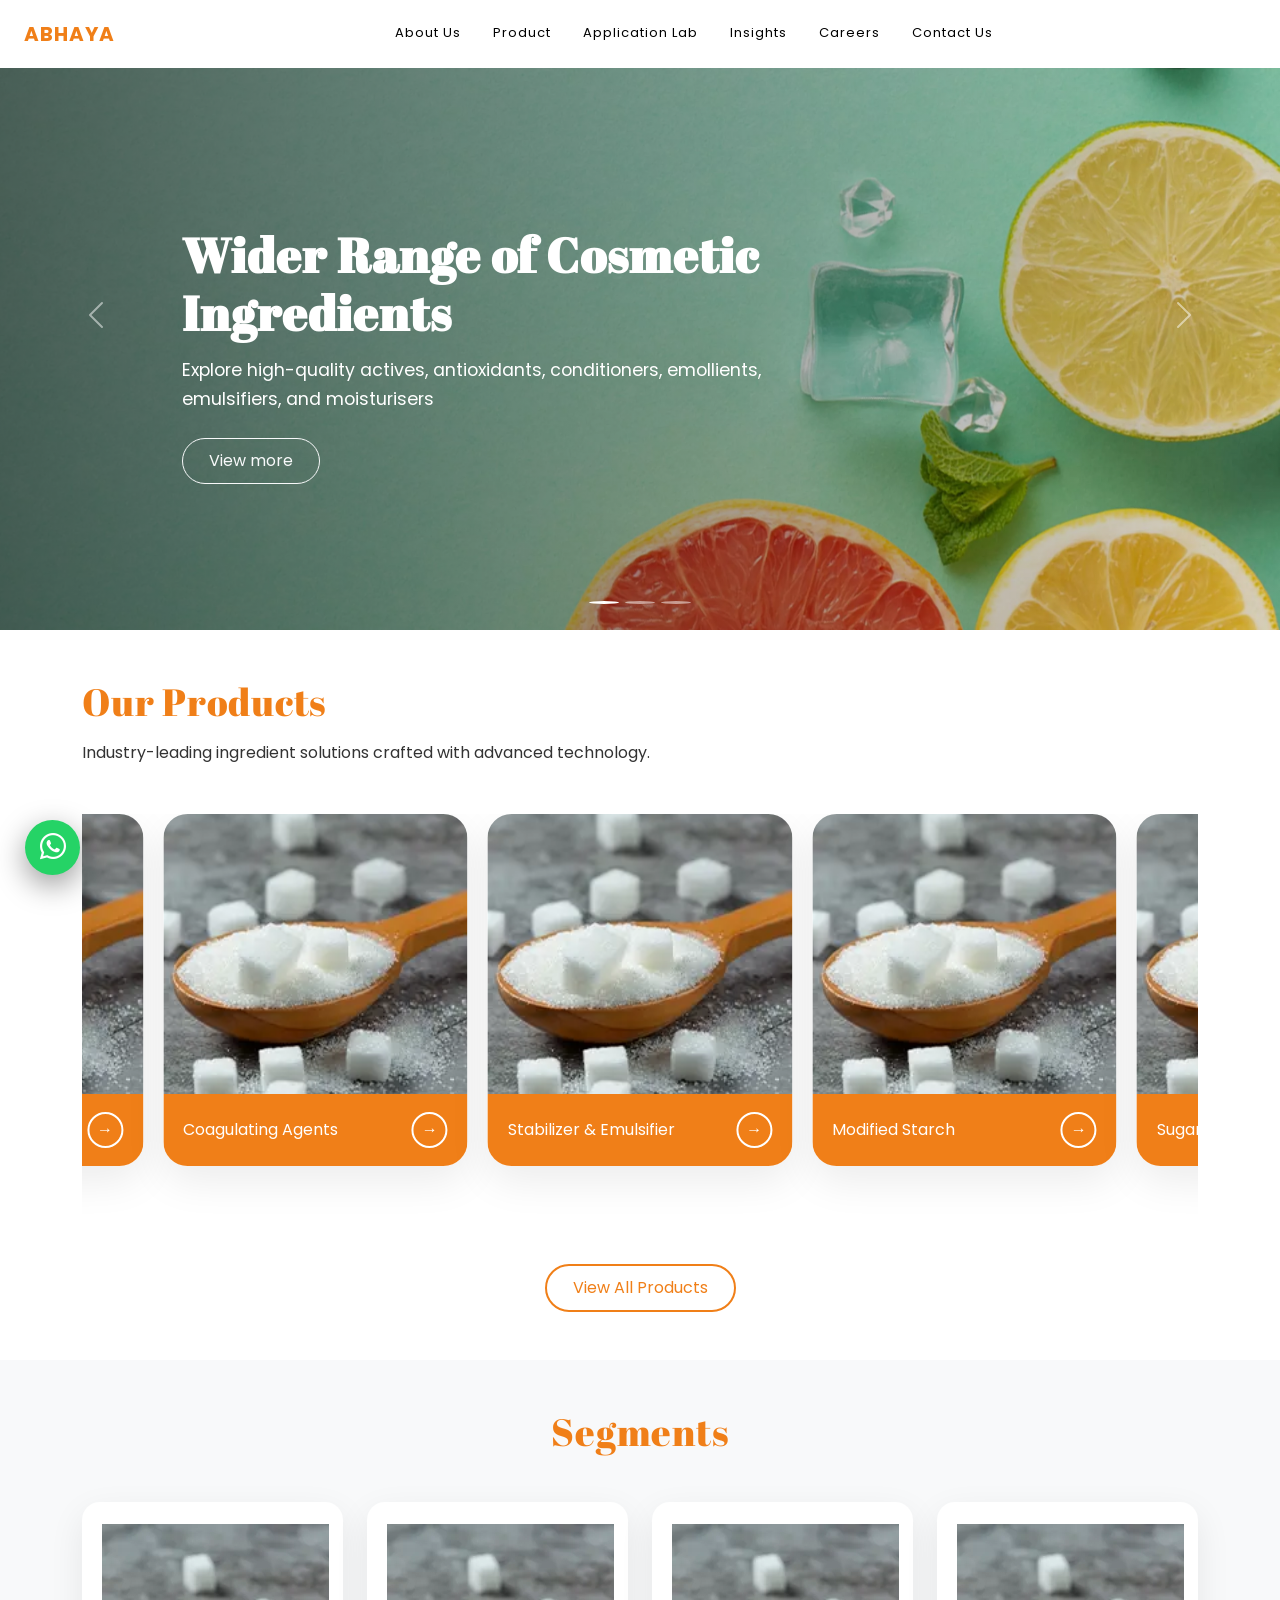
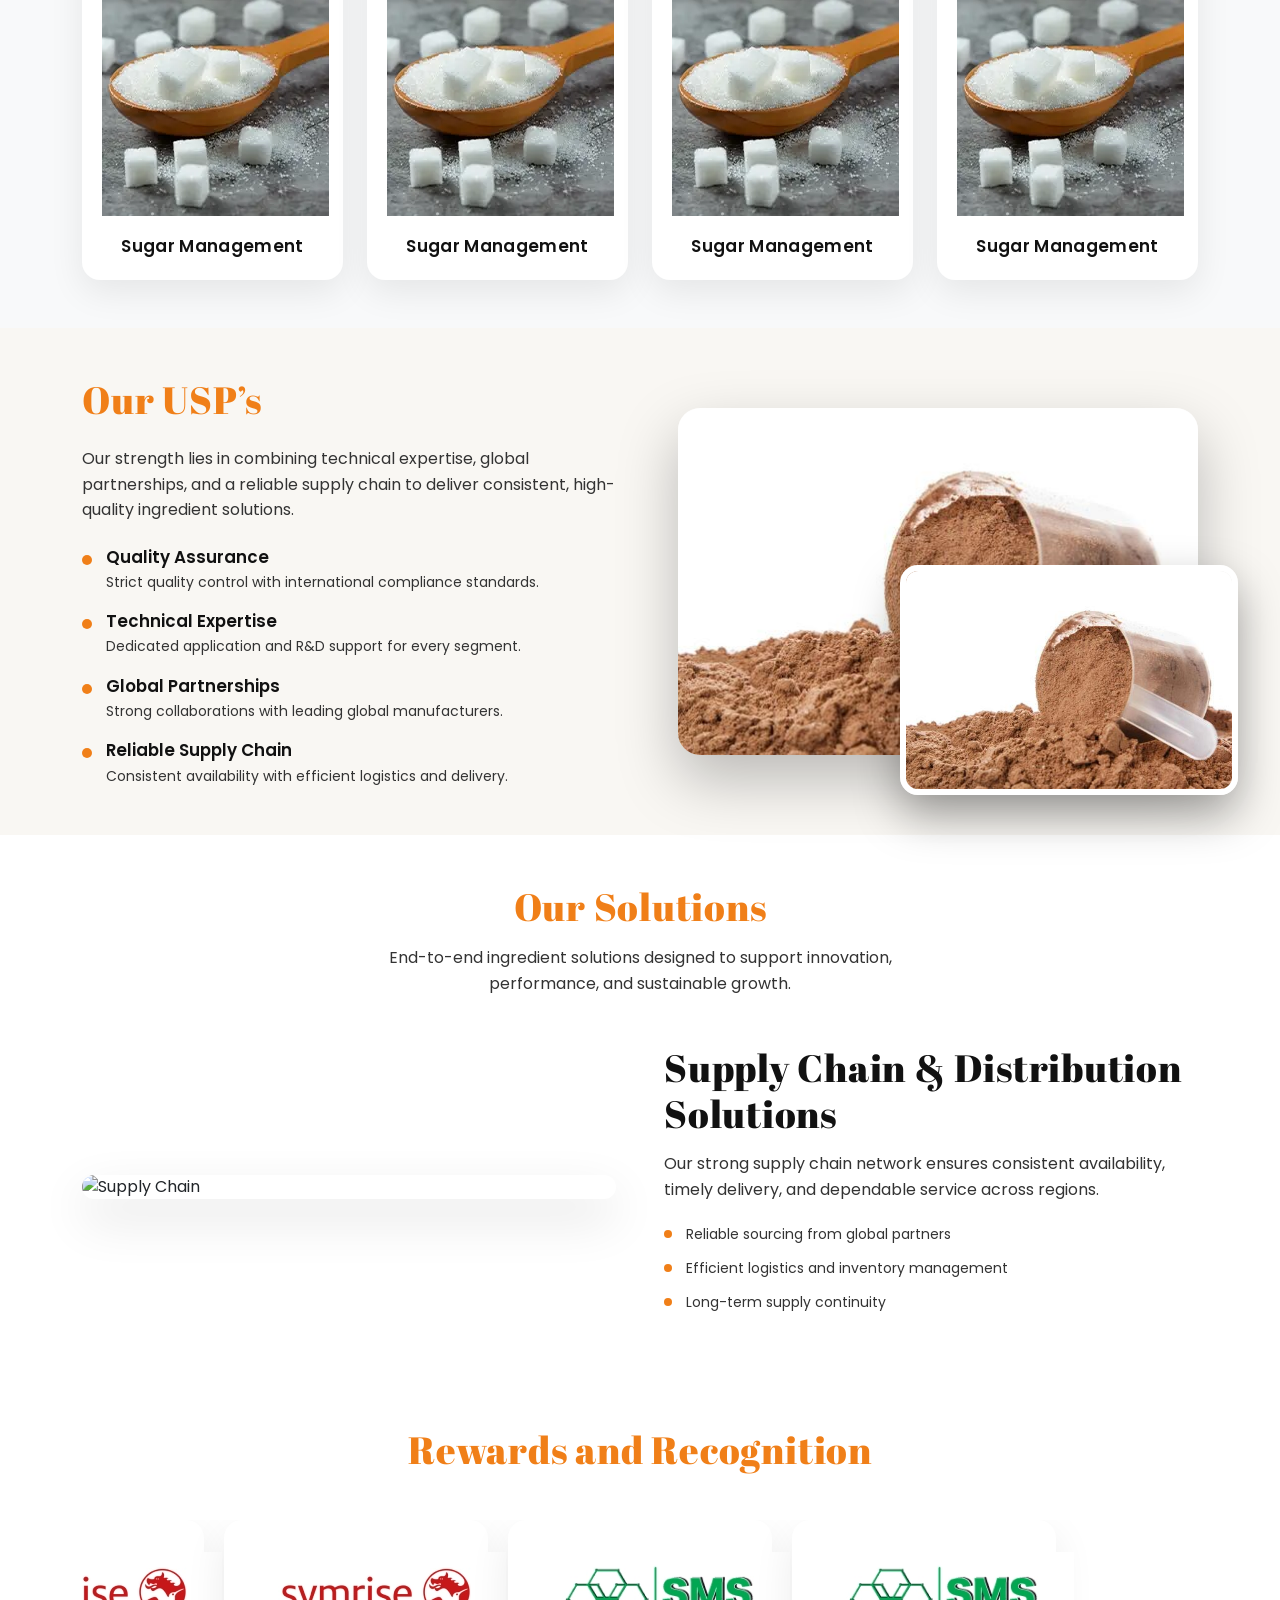
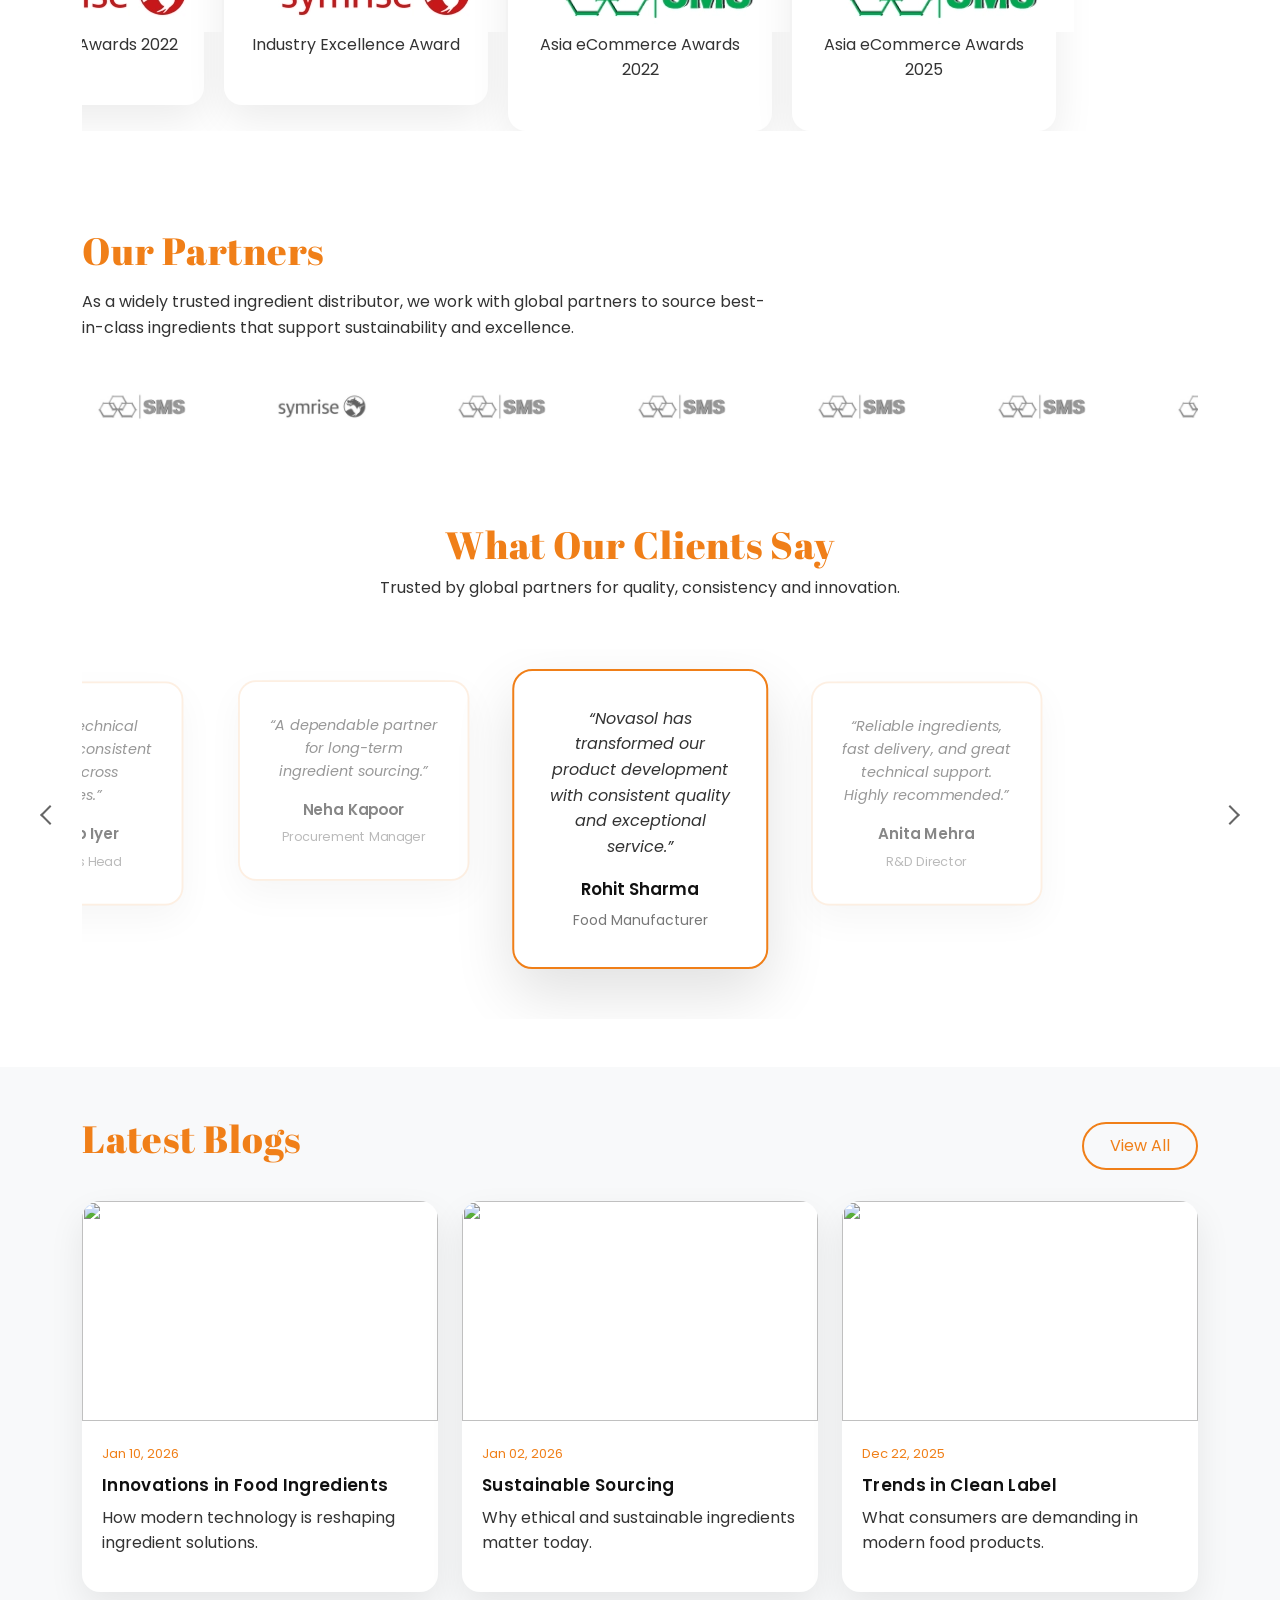
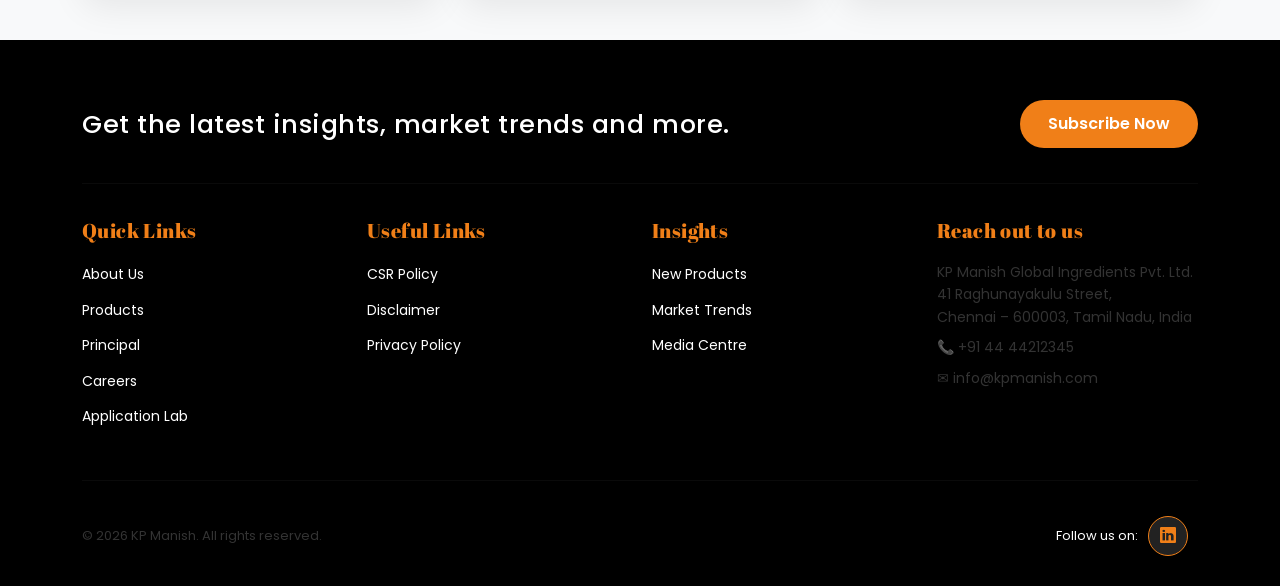
==== Aman_eyepress/ABHAYA/index.html @ 1f63579e "first-m" ====
<!DOCTYPE html>
<html lang="en">
  <head>
    <meta charset="UTF-8" />
    <title>PIER 4 – Hero Layout</title>
    <meta name="viewport" content="width=device-width, initial-scale=1" />

    <!-- Bootstrap 5 -->
    <link
      href="https://cdn.jsdelivr.net/npm/bootstrap@5.3.2/dist/css/bootstrap.min.css"
      rel="stylesheet"
    />

    <!-- Google Font (serif like screenshot) -->
    <link
      href="https://fonts.googleapis.com/css2?family=Playfair+Display:wght@400;600;700&family=Inter:wght@300;400;500;600&display=swap"
      rel="stylesheet"
    />

    <link
      href="https://cdn.jsdelivr.net/npm/bootstrap-icons@1.11.1/font/bootstrap-icons.css"
      rel="stylesheet"
    />

    <link
      rel="stylesheet"
      href="https://cdn.jsdelivr.net/npm/swiper@10/swiper-bundle.min.css"
    />

    <link rel="stylesheet" href="style.css" />
  </head>

  <body>
    <!-- ================= HEADER ================= -->
    <nav class="navbar navbar-expand-lg navbar-dark fixed-top main-nav">
      <div class="container-fluid px-4">
        <a class="navbar-brand d-flex align-items-center" href="#">
          <strong>ABHAYA</strong>
          <!-- <img src="logo.jpg" alt="" style="width: 100%; height: 76px;"> -->
        </a>

        <button
          class="navbar-toggler custom-toggler"
          type="button"
          data-bs-toggle="collapse"
          data-bs-target="#mainNav"
          aria-controls="mainNav"
          aria-expanded="false"
        >
          <span class="toggler-line"></span>
          <span class="toggler-line"></span>
          <span class="toggler-line"></span>
        </button>

        <div class="collapse navbar-collapse" id="mainNav">
          <ul class="navbar-nav ms-auto mb-2 mb-lg-0 align-items-lg-center"></li>
            <li class="nav-item">
                <a class="nav-link" href="#" data-bs-toggle="dropdown">About Us</a>
              </li> 

            <li class="nav-item">
              <a class="nav-link" href="#" data-bs-toggle="dropdown">Product</a>
            </li>
            <li class="nav-item">
              <a class="nav-link" href="#">Application Lab</a>
            </li>
            <li class="nav-item">
              <a class="nav-link" href="#">Insights</a>
            </li>
            <li class="nav-item">
              <a class="nav-link" href="#">Careers</a>
            </li>
            <li class="nav-item">
              <a class="nav-link" href="#">Contact Us</a>
            </li>
          </ul>
        </div>
      </div>
    </nav>
    <!-- ================= HERO ================= -->
    <section class="hero-slider">
      <div
        id="mainSlider"
        class="carousel slide carousel-fade"
        data-bs-ride="carousel"
      >
        <!-- indicators -->
        <div class="carousel-indicators">
          <button
            data-bs-target="#mainSlider"
            data-bs-slide-to="0"
            class="active"
          ></button>
          <button data-bs-target="#mainSlider" data-bs-slide-to="1"></button>
          <button data-bs-target="#mainSlider" data-bs-slide-to="2"></button>
        </div>

        <!-- slides -->
        <div class="carousel-inner">
          <div
            class="carousel-item active"
            style="background-image: url('GettyImages-1481820418.webp')"
          >
            <div class="overlay"></div>
            <div class="container h-100 d-flex align-items-center">
              <div class="hero-content">
                <h1>Wider Range of Cosmetic Ingredients</h1>
                <p>
                  Explore high-quality actives, antioxidants, conditioners,
                  emollients, emulsifiers, and moisturisers
                </p>
                <a href="#" class="btn btn-outline-light">View more</a>
              </div>
            </div>
          </div>

          <div
            class="carousel-item"
            style="background-image: url('GettyImages-1481820418.webp')"
          >
            <div class="overlay"></div>
            <div class="container h-100 d-flex align-items-center">
              <div class="hero-content">
                <h1>Natural Skincare Solutions</h1>
                <p>Pure, safe and eco-friendly cosmetic raw materials</p>
                <a href="#" class="btn btn-outline-light">View more</a>
              </div>
            </div>
          </div>

          <div
            class="carousel-item"
            style="background-image: url('GettyImages-1481820418.webp')"
          >
            <div class="overlay"></div>
            <div class="container h-100 d-flex align-items-center">
              <div class="hero-content">
                <h1>Advanced Beauty Chemistry</h1>
                <p>Formulated for performance & sustainability</p>
                <a href="#" class="btn btn-outline-light">View more</a>
              </div>
            </div>
          </div>
        </div>

        <!-- arrows -->
        <button
          class="carousel-control-prev"
          data-bs-target="#mainSlider"
          data-bs-slide="prev"
        >
          <span class="carousel-control-prev-icon"></span>
        </button>
        <button
          class="carousel-control-next"
          data-bs-target="#mainSlider"
          data-bs-slide="next"
        >
          <span class="carousel-control-next-icon"></span>
        </button>
      </div>
    </section>
    <!-- ================= products ================= -->
    <section class="products-section py-5">
      <div class="container">
        <h2 class="mb-3">Our Products</h2>
        <p class="mb-5 col-lg-7">
          Industry-leading ingredient solutions crafted with advanced
          technology.
        </p>

        <div class="swiper product-swiper">
          <div class="swiper-wrapper">
            <div class="swiper-slide">
              <div class="product-card">
                <img src="04-Sugar-Management.webp" />
                <div class="card-footer">
                  <span>Coagulating Agents</span>
                  <span class="arrow">→</span>
                </div>
              </div>
            </div>

            <div class="swiper-slide">
              <div class="product-card">
                <img src="04-Sugar-Management.webp" />
                <div class="card-footer">
                  <span>Stabilizer & Emulsifier</span>
                  <span class="arrow">→</span>
                </div>
              </div>
            </div>

            <div class="swiper-slide">
              <div class="product-card">
                <img src="04-Sugar-Management.webp" />
                <div class="card-footer">
                  <span>Modified Starch</span>
                  <span class="arrow">→</span>
                </div>
              </div>
            </div>

            <div class="swiper-slide">
              <div class="product-card">
                <img src="04-Sugar-Management.webp" />
                <div class="card-footer">
                  <span>Sugar Management</span>
                  <span class="arrow">→</span>
                </div>
              </div>
            </div>

            <div class="swiper-slide">
              <div class="product-card">
                <img src="04-Sugar-Management.webp" />
                <div class="card-footer">
                  <span>Sugar Management</span>
                  <span class="arrow">→</span>
                </div>
              </div>
            </div>

            <div class="swiper-slide">
              <div class="product-card">
                <img src="04-Sugar-Management.webp" />
                <div class="card-footer">
                  <span>Sugar Management</span>
                  <span class="arrow">→</span>
                </div>
              </div>
            </div>

            <div class="swiper-slide">
              <div class="product-card">
                <img src="04-Sugar-Management.webp" />
                <div class="card-footer">
                  <span>Sugar Management</span>
                  <span class="arrow">→</span>
                </div>
              </div>
            </div>
            <div class="swiper-slide">
              <div class="product-card">
                <img src="04-Sugar-Management.webp" />
                <div class="card-footer">
                  <span>Sugar Management</span>
                  <span class="arrow">→</span>
                </div>
              </div>
            </div>
          </div>

          <!-- nav -->
          <!-- <div class="swiper-button-next"></div>
                <div class="swiper-button-prev"></div> -->
        </div>

        <div class="text-center mt-5">
          <a class="btn btn-secondary">View All Products</a>
        </div>
      </div>
    </section>
    <section class="segments-section py-5 bg-light">
      <div class="container text-center">
        <h2 class="mb-5 segments-title">Segments</h2>

        <div class="row g-4 justify-content-center">
          <!-- Pharma -->
          <div class="col-md-6 col-lg-3">
            <div class="segment-card">
              <img src="04-Sugar-Management.webp" alt="Sugar Management" />
              <h5>Sugar Management</h5>
            </div>
          </div>

          <!-- Food -->
          <div class="col-md-6 col-lg-3">
            <div class="segment-card">
              <img src="04-Sugar-Management.webp" alt="Sugar Management" />
              <h5>Sugar Management</h5>
            </div>
          </div>

          <!-- Nutra -->
          <div class="col-md-6 col-lg-3">
            <div class="segment-card">
              <img src="04-Sugar-Management.webp" alt="Sugar Management" />
              <h5>Sugar Management</h5>
            </div>
          </div>

          <!-- Cosmetic / Derma -->
          <div class="col-md-6 col-lg-3">
            <div class="segment-card">
              <img src="04-Sugar-Management.webp" alt="Sugar Management" />
              <h5>Sugar Management</h5>
            </div>
          </div>
        </div>
      </div>
    </section>

    <section class="usp-section py-5">
      <div class="container">
        <div class="row align-items-center g-5">
          <!-- LEFT: TEXT CONTENT -->
          <div class="col-lg-6">
            <h2 class="usp-title mb-4">Our USP’s</h2>

            <p class="mb-4">
              Our strength lies in combining technical expertise, global
              partnerships, and a reliable supply chain to deliver consistent,
              high-quality ingredient solutions.
            </p>

            <div class="usp-list">
              <div class="usp-item">
                <span class="usp-bullet"></span>
                <div>
                  <h6>Quality Assurance</h6>
                  <p>
                    Strict quality control with international compliance
                    standards.
                  </p>
                </div>
              </div>

              <div class="usp-item">
                <span class="usp-bullet"></span>
                <div>
                  <h6>Technical Expertise</h6>
                  <p>
                    Dedicated application and R&D support for every segment.
                  </p>
                </div>
              </div>

              <div class="usp-item">
                <span class="usp-bullet"></span>
                <div>
                  <h6>Global Partnerships</h6>
                  <p>
                    Strong collaborations with leading global manufacturers.
                  </p>
                </div>
              </div>

              <div class="usp-item">
                <span class="usp-bullet"></span>
                <div>
                  <h6>Reliable Supply Chain</h6>
                  <p>
                    Consistent availability with efficient logistics and
                    delivery.
                  </p>
                </div>
              </div>
            </div>
          </div>

          <!-- RIGHT: IMAGE -->
          <div class="col-lg-6">
            <div class="usp-image-stack">
              <!-- background image -->
              <img
                src="protien.png"
                alt="Innovation Background"
                class="usp-bg"
              />

              <!-- foreground image -->
              <img
                src="protien.png"
                alt="Laboratory Expert"
                class="usp-foreground"
              />
            </div>
          </div>
        </div>
      </div>
    </section>
    <section class="solutions-section py-5">
      <div class="container">
        <!-- SECTION HEADING -->
        <div class="text-center mb-5">
          <h2 class="solutions-title">Our Solutions</h2>
          <p class="col-lg-8 mx-auto">
            End-to-end ingredient solutions designed to support innovation,
            performance, and sustainable growth.
          </p>
        </div>

        <!-- SOLUTION 1 -->

        <!-- SOLUTION 5 -->
        <div class="row align-items-center g-5">
          <div class="col-lg-6">
            <div class="solution-image">
              <img src="solution-5.jpg" alt="Supply Chain" />
            </div>
          </div>
          <div class="col-lg-6">
            <h2>Supply Chain & Distribution Solutions</h2>
            <p>
              Our strong supply chain network ensures consistent availability,
              timely delivery, and dependable service across regions.
            </p>
            <ul class="solution-list">
              <li>Reliable sourcing from global partners</li>
              <li>Efficient logistics and inventory management</li>
              <li>Long-term supply continuity</li>
            </ul>
          </div>
        </div>
      </div>
    </section>

    <section class="recognition-section py-5">
      <div class="container">
        <div class="mb-5 text-center">
          <h2 class="recognition-title">Rewards and Recognition</h2>
        </div>

        <div class="swiper recognition-swiper">
          <div class="swiper-wrapper">
            <!-- Award 1 -->
            <div class="swiper-slide">
              <div class="award-card">
                <img src="SMS.webp" alt="Award" />
                <p>Asia eCommerce Awards 2022</p>
              </div>
            </div>

            <!-- Award 2 -->
            <div class="swiper-slide">
              <div class="award-card">
                <img src="SMS.webp" alt="Award" />
                <p>Asia eCommerce Awards 2025</p>
              </div>
            </div>

            <!-- Award 3 -->
            <div class="swiper-slide">
              <div class="award-card">
                <img src="Symrise.webp" alt="Award" />
                <p>Ecovadis Gold Sustainability 2023</p>
              </div>
            </div>

            <!-- Award 4 -->
            <div class="swiper-slide">
              <div class="award-card">
                <img src="Symrise.webp" alt="Award" />
                <p>Digital Beauty Awards 2022</p>
              </div>
            </div>

            <!-- Award 5 -->
            <div class="swiper-slide">
              <div class="award-card">
                <img src="Symrise.webp" alt="Award" />
                <p>Industry Excellence Award</p>
              </div>
            </div>
          </div>
        </div>
      </div>
    </section>

    <!-- ================= segments ================= -->

    <!-- ================= usp ================= -->

    <!-- ================= solutions ================= -->

    <!-- ================= Recognitions ================= -->

    <!-- ================= Our Partners ================= -->
    <section class="partners-section py-5">
      <div class="container">
        <div class="mb-5">
          <h2>Our Partners</h2>
          <p class="col-lg-8">
            As a widely trusted ingredient distributor, we work with global
            partners to source best-in-class ingredients that support
            sustainability and excellence.
          </p>
        </div>

        <!-- rolling container -->
        <div class="partners-marquee">
          <div class="partners-track">
            <!-- set 1 -->
            <img src="SMS.webp" class="partner-logo" />
            <img src="Symrise.webp" class="partner-logo" />
            <img src="SMS.webp" class="partner-logo" />
            <img src="SMS.webp" class="partner-logo" />
            <img src="SMS.webp" class="partner-logo" />
            <img src="SMS.webp" class="partner-logo" />

            <!-- duplicate set for seamless loop -->
            <img src="SMS.webp" class="partner-logo" />
            <img src="Symrise.webp" class="partner-logo" />
            <img src="SMS.webp" class="partner-logo" />
            <img src="SMS.webp" class="partner-logo" />
            <img src="SMS.webp" class="partner-logo" />
            <img src="SMS.webp" class="partner-logo" />
          </div>
        </div>
      </div>
    </section>
    <!-- ================= TESTIMONIALS ================= -->
    <section class="testimonials-section py-5">
      <div class="container position-relative text-center">
        <h2 class="mb-2">What Our Clients Say</h2>
        <p class="mb-5">
          Trusted by global partners for quality, consistency and innovation.
        </p>

        <!-- Swiper -->
        <div class="swiper testimonials-swiper">
          <div class="swiper-wrapper">
            <div class="swiper-slide">
              <div class="testimonial-card">
                <p>
                  “Novasol has transformed our product development with
                  consistent quality and exceptional service.”
                </p>
                <h6>Rohit Sharma</h6>
                <span>Food Manufacturer</span>
              </div>
            </div>

            <div class="swiper-slide">
              <div class="testimonial-card">
                <p>
                  “Reliable ingredients, fast delivery, and great technical
                  support. Highly recommended.”
                </p>
                <h6>Anita Mehra</h6>
                <span>R&D Director</span>
              </div>
            </div>

            <div class="swiper-slide">
              <div class="testimonial-card">
                <p>
                  “Their innovation pipeline helps us stay ahead of market
                  trends.”
                </p>
                <h6>Vikram Patel</h6>
                <span>Product Manager</span>
              </div>
            </div>
            <div class="swiper-slide">
              <div class="testimonial-card">
                <p>
                  “Excellent technical support and consistent quality across
                  batches.”
                </p>
                <h6>Sandeep Iyer</h6>
                <span>Operations Head</span>
              </div>
            </div>

            <div class="swiper-slide">
              <div class="testimonial-card">
                <p>“A dependable partner for long-term ingredient sourcing.”</p>
                <h6>Neha Kapoor</h6>
                <span>Procurement Manager</span>
              </div>
            </div>
          </div>
        </div>

        <!-- Navigation -->
        <div class="testimonial-prev"></div>
        <div class="testimonial-next"></div>
      </div>
    </section>

    <!-- ================= Blogs ================= -->
    <section class="blogs-section py-5 bg-light">
      <div class="container">
        <div class="d-flex justify-content-between align-items-center mb-4">
          <h2>Latest Blogs</h2>
          <a class="btn btn-secondary">View All</a>
        </div>

        <div class="row g-4">
          <div class="col-md-4">
            <div class="blog-card">
              <img
                src="https://images.unsplash.com/photo-1581090700227-1e37b190418e"
              />
              <div class="blog-body">
                <span class="date">Jan 10, 2026</span>
                <h5>Innovations in Food Ingredients</h5>
                <p>How modern technology is reshaping ingredient solutions.</p>
              </div>
            </div>
          </div>

          <div class="col-md-4">
            <div class="blog-card">
              <img
                src="https://images.unsplash.com/photo-1504674900247-0877df9cc836"
              />
              <div class="blog-body">
                <span class="date">Jan 02, 2026</span>
                <h5>Sustainable Sourcing</h5>
                <p>Why ethical and sustainable ingredients matter today.</p>
              </div>
            </div>
          </div>

          <div class="col-md-4">
            <div class="blog-card">
              <img
                src="https://images.unsplash.com/photo-1600891964599-f61ba0e24092"
              />
              <div class="blog-body">
                <span class="date">Dec 22, 2025</span>
                <h5>Trends in Clean Label</h5>
                <p>What consumers are demanding in modern food products.</p>
              </div>
            </div>
          </div>
        </div>
      </div>
    </section>

    <!-- ================= footer ================= -->
    <footer class="main-footer">
      <div class="container">
        <!-- TOP CTA -->
        <div class="footer-cta">
          <h3>Get the latest insights, market trends and more.</h3>
          <a href="#" class="btn btn-primary">Subscribe Now</a>
        </div>

        <hr class="footer-divider" />

        <!-- FOOTER LINKS -->
        <div class="row gy-4">
          <!-- Quick Links -->
          <div class="col-md-6 col-lg-3">
            <h5 class="footer-title">Quick Links</h5>
            <ul class="footer-links">
              <li><a href="#">About Us</a></li>
              <li><a href="#">Products</a></li>
              <li><a href="#">Principal</a></li>
              <li><a href="#">Careers</a></li>
              <li><a href="#">Application Lab</a></li>
            </ul>
          </div>

          <!-- Useful Links -->
          <div class="col-md-6 col-lg-3">
            <h5 class="footer-title">Useful Links</h5>
            <ul class="footer-links">
              <li><a href="#">CSR Policy</a></li>
              <li><a href="#">Disclaimer</a></li>
              <li><a href="#">Privacy Policy</a></li>
            </ul>
          </div>

          <!-- Insights -->
          <div class="col-md-6 col-lg-3">
            <h5 class="footer-title">Insights</h5>
            <ul class="footer-links">
              <li><a href="#">New Products</a></li>
              <li><a href="#">Market Trends</a></li>
              <li><a href="#">Media Centre</a></li>
            </ul>
          </div>

          <!-- Contact -->
          <div class="col-md-6 col-lg-3">
            <h5 class="footer-title">Reach out to us</h5>
            <p class="footer-text">
              KP Manish Global Ingredients Pvt. Ltd.<br />
              41 Raghunayakulu Street,<br />
              Chennai – 600003, Tamil Nadu, India
            </p>
            <p class="footer-text">📞 +91 44 44212345</p>
            <p class="footer-text">✉ info@kpmanish.com</p>
          </div>
        </div>

        <hr class="footer-divider" />

        <!-- BOTTOM BAR -->
        <div class="footer-bottom">
          <p>© 2026 KP Manish. All rights reserved.</p>

          <div class="footer-social">
            <span>Follow us on:</span>
            <a href="#" class="social-icon linkedin">
              <i class="bi bi-linkedin"></i>
            </a>
          </div>
        </div>
      </div>

      <!-- WhatsApp Floating -->
      <a href="#" class="whatsapp-float">
        <i class="bi bi-whatsapp"></i>
      </a>
    </footer>

    <script
      src="https://code.jquery.com/jquery-3.7.1.min.js"
      integrity="sha256-/JqT3SQfawRcv/BIHPThkBvs0OEvtFFmqPF/lYI/Cxo="
      crossorigin="anonymous"
    ></script>
    <script src="https://cdn.jsdelivr.net/npm/bootstrap@5.3.2/dist/js/bootstrap.bundle.min.js"></script>
    <script src="https://cdn.jsdelivr.net/npm/swiper@10/swiper-bundle.min.js"></script>

    <!-- Product Swiper -->
    <script>
      const swiper = new Swiper(".product-swiper", {
        slidesPerView: 1.2,
        spaceBetween: 20,
        centeredSlides: true,
        loop: true,
        autoplay: {
          delay: 2500,
          disableOnInteraction: false,
        },
        breakpoints: {
          768: { slidesPerView: 2.5 },
          1200: { slidesPerView: 3.5 },
        },
      });
    </script>

    <script>
      let index = 0;

      function slide(dir) {
        const track = document.getElementById("track");
        index += dir;
        index = Math.max(0, Math.min(index, 3));
        track.style.transform = `translateX(-${index * 330}px)`;
      }
    </script>

    <!-- Rewards & Recognition Swiper -->
    <script>
      const recognitionSwiper = new Swiper(".recognition-swiper", {
        slidesPerView: 1.2,
        spaceBetween: 20,
        centeredSlides: true,
        loop: true,
        autoplay: {
          delay: 5000,
          disableOnInteraction: false,
        },
        breakpoints: {
          768: { slidesPerView: 3 },
          1200: { slidesPerView: 4 },
        },
      });
    </script>
    <!--testimonials-->
    <script>
      document.addEventListener("DOMContentLoaded", function () {
        new Swiper(".testimonials-swiper", {
          loop: true,
          centeredSlides: true,
          slidesPerView: 1,
          spaceBetween: 30,
          speed: 600,

          autoplay: {
            delay: 4500,
            disableOnInteraction: false,
            pauseOnMouseEnter: true,
          },

          navigation: {
            nextEl: ".testimonial-next",
            prevEl: ".testimonial-prev",
          },

          breakpoints: {
            992: {
              slidesPerView: 4,
            },
          },
        });
      });
    </script>
  </body>
</html>
---- Aman_eyepress/ABHAYA/style.css ----
@import url('https://fonts.googleapis.com/css2?family=Abril+Fatface&family=Poppins:ital,wght@0,100;0,200;0,300;0,400;0,500;0,600;0,700;0,800;0,900;1,100;1,200;1,300;1,400;1,500;1,600;1,700;1,800;1,900&display=swap');
    :root {
      /* Primary Brand Color */
      --brand-orange: #f07f18; /* RGB(240,127,24) */

      /* Supporting Colors */
      --brand-dark: #111111;
      --brand-light: #f9f7f3;

      --olive: rgb(54, 92, 27);
      --clay: rgb(117, 59, 36);
      --cocoa: rgb(90, 53, 23);
      --gold: rgb(102, 51, 0);
      --black: #000;
      --white: #fff;

      /* Fonts */
      --font-heading: "Abril Fatface", cursive;
      --font-ui: "Poppins", sans-serif;
    }

    h1,
    h2,
    h3,
    h4,
    h5 {
      font-family: var(--font-heading);
      color: var(--brand-dark);
      letter-spacing: 0.02em;
    }

    h1 {
      font-size: 3rem;
    }

    h2 {
      font-size: 2.2rem;
    }

    h3 {
      font-size: 1.6rem;
    }

    p,
    li {
      font-family: var(--font-ui);
      font-size: 1rem;
      line-height: 1.6;
      color: #333;
    }

    .small,
    .caption {
      font-family: var(--font-ui);
      font-size: 0.85rem;
      color: #666;
    }

    .btn-primary {
      background: var(--brand-orange);
      color: white;
      font-family: var(--font-ui);
      padding: 12px 28px;
      border-radius: 999px;
      border: none;
      font-weight: 600;
    }

    .btn-secondary {
      background: transparent;
      border: 2px solid var(--brand-orange);
      color: var(--brand-orange);
      font-family: var(--font-ui);
      padding: 10px 26px;
      border-radius: 999px;
    }

    .btn-secondary:hover {
      border: 2px solid var(--brand-orange);
      color: var(--white);
      background-color: var(--brand-orange);
    }

    .btn-outline-light {
      background: transparent;
      /* border: 2px solid var(--brand-orange);
  color: var(--brand-orange); */
      font-family: var(--font-ui);
      padding: 10px 26px;
      border-radius: 999px;
    }

    .btn-outline-light:hover {
      border: 2px solid var(--brand-orange);
      color: var(--white);
      background-color: var(--brand-orange);
    }

    /* Reset */
    body {
      font-family: var(--font-ui);
      margin: 0;
    }

    /* ================= HEADER ================= */
    .main-nav {
      background: var(--white);
      padding: 14px 0;
    }

    .navbar-brand {
      letter-spacing: 1px;
      color: var(--black);
    }

    .logo-box {
      border: 2px solid var(--white);
      padding: 4px 7px;
      font-size: 14px;
    }

    .nav-link {
      color: var(--black) !important;
      font-size: 13px;
      letter-spacing: 1px;
      margin: 0 8px;
    }

    .nav-link:hover {
      color: var(--brand-orange) !important;
    }

    .navbar-nav .nav-link {
      position: relative;
      padding-bottom: 10px;
      display: inline-block;
    }

    /* underline */
    .navbar-nav .nav-link::before {
      content: "";
      position: absolute;
      left: 50%;
      bottom: 2px;
      width: 0;
      height: 2px;
      background: var(--brand-orange);
      transition: all 0.3s ease;
      transform: translateX(-50%);
    }

    /* hover */
    .navbar-nav .nav-link:hover::before {
      width: 100%;
      color: var(--brand-orange);
    }

    /* active */
    .navbar-nav .nav-link.active::before {
      width: 100%;
      color: var(--brand-orange);
    }

    /* custom toggler */
    .custom-toggler {
      border: none;
      background: transparent;
      padding: 6px;
    }

    .custom-toggler .toggler-line {
      width: 28px;
      height: 3px;
      background: var(--brand-orange);
      display: block;
      margin: 5px auto;
      transition: all 0.35s ease;
    }

    /* when menu is open */
    .custom-toggler[aria-expanded="true"] .toggler-line:nth-child(1) {
      transform: rotate(45deg) translate(6px, 6px);
    }

    .custom-toggler[aria-expanded="true"] .toggler-line:nth-child(2) {
      opacity: 0;
    }

    .custom-toggler[aria-expanded="true"] .toggler-line:nth-child(3) {
      transform: rotate(-45deg) translate(6px, -6px);
    }

    /* brand orange text */
    .navbar-brand strong {
      color: var(--brand-orange);
    }

    /* mobile bg when open */
    @media (max-width: 991px) {
      .main-nav {
        background: var(--white);
      }

      .navbar-collapse {
        background: var(--white);
      }
    }

    /* ================= HERO ================= */
    .hero-slider {
      width: 100%;
      height: 70vh;
      position: relative;
    }

    .carousel-item {
      height: 70vh;
      background-size: cover;
      background-position: center;
      position: relative;
    }

    .overlay {
      position: absolute;
      inset: 0;
      background: linear-gradient(
        to right,
        rgba(0, 0, 0, 0.6),
        rgba(0, 0, 0, 0.15)
      );
      z-index: 1;
    }

    .hero-content {
      max-width: 700px;
      /* thoda chhota */
      padding: 20vh 0px 100px 100px;
      /* side gap add */
      color: var(--white);
      z-index: 2;
      position: relative;
    }

    .hero-content h1 {
      font-size: 3rem;
      font-weight: 700;
      color: var(--white);
    }

    .hero-content p {
      font-size: 1.1rem;
      margin: 15px 0 25px;
      color: var(--white);
    }

    .carousel-indicators button {
      width: 12px;
      height: 12px;
      border-radius: 50%;
      background: #fff;
    }

    /* .carousel-indicators .active{
  background:var(--brand-orange);
} */

    /* responsive */
    @media (max-width: 768px) {
      .hero-slider {
        height: 90vh;
      }

      .carousel-item {
        height: 90vh;
      }

      .hero-content {
        max-width: 100%;
        padding: 30vh 0px 50px 30px;
        /* center feel */
        text-align: left;
      }

      .hero-content h1 {
        font-size: 18px;
        /* smaller */
        line-height: 1.2;
      }

      .hero-content p {
        font-size: 14px;
      }

      /* hide button on phone */
      /* .hero-content .btn{
    display:none;
  } */
    }

    /* our products */
    .product-swiper {
      padding-bottom: 50px;
    }

    .swiper-slide {
      width: 280px;
    }

    .product-card {
      border-radius: 24px;
      overflow: hidden;
      background: #fff;
      box-shadow: 0 15px 40px rgba(0, 0, 0, 0.08);
      transition: 0.4s ease;
    }

    /* .product-card:hover {
    transform: scale(1.05);
    box-shadow: 0 25px 60px rgba(240, 127, 24, 0.25);
} */

    .product-card img {
      width: 100%;
      height: 280px;
      object-fit: cover;
      transition: 0.4s ease;
    }

    /* .product-card:hover img {
    transform: scale(1.1);
} */

    .card-footer {
      background: var(--brand-orange);
      color: #fff;
      padding: 18px 20px;
      display: flex;
      justify-content: space-between;
      align-items: center;
    }

    .arrow {
      width: 36px;
      height: 36px;
      border: 2px solid var(--white);
      color: var(--white);
      border-radius: 50%;
      display: flex;
      align-items: center;
      justify-content: center;
    }

    /* .swiper-button-next,
.swiper-button-prev{
  color:var(--brand-orange);
} */

    /* mobile */
    @media (max-width: 768px) {
      .swiper-slide {
        width: 220px;
      }

      .product-card img {
        height: 200px;
      }
    }

    /* ========partner css */
    .partners-section h2 {
      font-family: var(--font-heading);
    }

    .partners-section p {
      font-family: var(--font-ui);
      max-width: 700px;
    }

    .partner-logo {
      max-width: 120px;
      max-height: 60px;
      object-fit: contain;
      filter: grayscale(100%);
      opacity: 0.8;
      transition: 0.3s ease;
    }

    .partner-logo:hover {
      filter: grayscale(0%);
      opacity: 1;
      transform: scale(1.1);
    }

    /* mobile */
    @media (max-width: 768px) {
      .partner-logo {
        max-width: 90px;
      }
    }
    /* ===== FORCE CENTER NAV ITEMS (DESKTOP + MOBILE) ===== */
    .navbar-collapse {
      display: flex !important;
      justify-content: center !important;
    }

    .navbar-nav {
      margin-left: 0 !important;
      margin-right: 0 !important;
    }

    /* ================= FOOTER ================= */

    .main-footer {
      background: #000;
      color: #fff;
      padding: 60px 0 30px;
    }

    .footer-cta {
      display: flex;
      justify-content: space-between;
      align-items: center;
      gap: 20px;
    }

    .footer-cta h3 {
      color: #fff;
      font-family: var(--font-ui);
      font-size: 1.6rem;
      margin: 0;
    }

    .footer-divider {
      border-color: rgba(255, 255, 255, 0.15);
      margin: 35px 0;
    }

    /* titles */
    .footer-title {
      color: var(--brand-orange);
      font-family: var(--font-heading);
      margin-bottom: 18px;
    }

    /* links */
    .footer-links {
      list-style: none;
      padding: 0;
    }

    .footer-links li {
      margin-bottom: 10px;
    }

    .footer-links a {
      color: #fff;
      text-decoration: none;
      font-size: 14px;
      transition: 0.3s ease;
    }

    .footer-links a:hover {
      color: var(--brand-orange);
    }

    /* text */
    .footer-text {
      font-size: 14px;
      line-height: 1.6;
      margin-bottom: 8px;
    }

    /* bottom bar */
    .footer-bottom {
      display: flex;
      justify-content: space-between;
      align-items: center;
      flex-wrap: wrap;
      gap: 15px;
    }

    .footer-bottom p {
      font-size: 13px;
      margin: 0;
    }

    /* social */
    .footer-social {
      display: flex;
      align-items: center;
      gap: 10px;
    }

    .footer-social span {
      font-size: 13px;
    }

    .social-icon {
      width: 36px;
      height: 36px;
      border-radius: 50%;
      background: #222;
      color: #fff;
      display: flex;
      align-items: center;
      justify-content: center;
      transition: 0.3s ease;
    }

    .social-icon:hover {
      background: var(--brand-orange);
      color: #fff;
    }

    /* WhatsApp floating */
    .whatsapp-float {
      position: fixed;
      bottom: 25px;
      left: 25px;
      width: 55px;
      height: 55px;
      background: #25d366;
      color: #fff;
      border-radius: 50%;
      display: flex;
      align-items: center;
      justify-content: center;
      font-size: 26px;
      z-index: 999;
      box-shadow: 0 10px 30px rgba(0, 0, 0, 0.4);
    }

    .whatsapp-float:hover {
      transform: scale(1.1);
    }

    /* Social Icons */
    .footer-social a {
      display: inline-block;
      width: 40px;
      height: 40px;
      border: 1px solid var(--brand-orange);
      color: var(--brand-orange);
      text-align: center;
      line-height: 38px;
      border-radius: 50%;
      margin-right: 10px;
      transition: 0.3s;
    }

    .footer-social a:hover {
      background: var(--brand-orange);
      color: var(--white);
    }

    hr {
      border-color: rgba(255, 255, 255, 0.1);
      margin: 40px 0 20px;
    }

    .copyright {
      font-size: 13px;
      opacity: 0.7;
      color: var(--black);
    }

    /* testimonials */
    .testimonials-section h2 {
      font-family: var(--font-heading);
    }

    .testimonial-card {
      background: #fff;
      padding: 30px;
      border-radius: 18px;
      box-shadow: 0 15px 40px rgba(0, 0, 0, 0.08);
      transition: 0.3s ease;
      font-family: var(--font-ui);
    }

    .testimonial-card p {
      font-style: italic;
    }

    .testimonial-card h6 {
      margin-top: 15px;
      font-weight: 600;
    }

    .testimonial-card span {
      font-size: 14px;
      color: #777;
    }

    .testimonial-card.featured {
      border: 2px solid var(--brand-orange);
      transform: scale(1.05);
    }

    .testimonial-card:hover {
      transform: translateY(-8px);
    }

    /* blogs
 */

    .blogs-section h2 {
      font-family: var(--font-heading);
    }

    .blog-card {
      border-radius: 18px;
      overflow: hidden;
      background: #fff;
      box-shadow: 0 15px 35px rgba(0, 0, 0, 0.08);
      transition: 0.3s ease;
    }

    .blog-card:hover {
      transform: translateY(-10px);
    }

    .blog-card img {
      width: 100%;
      height: 220px;
      object-fit: cover;
    }

    .blog-body {
      padding: 20px;
      font-family: var(--font-ui);
    }

    .blog-body .date {
      font-size: 13px;
      color: var(--brand-orange);
    }

    .blog-body h5 {
      margin: 10px 0;
    }

    /* ===== PARTNERS CONTINUOUS SCROLL ===== */

    .partners-marquee {
      overflow: hidden;
      width: 100%;
    }

    .partners-track {
      display: flex;
      gap: 60px;
      width: max-content;
      animation: partnersScroll 30s linear infinite;
    }

    .partners-track img {
      flex-shrink: 0;
    }

    /* smooth infinite motion */
    @keyframes partnersScroll {
      0% {
        transform: translateX(0);
      }
      100% {
        transform: translateX(-50%);
      }
    }

    /* pause on hover (optional, professional touch) */
    .partners-marquee:hover .partners-track {
      animation-play-state: paused;
    }
    /* ================= SEGMENTS ================= */

    .segments-title {
      font-family: var(--font-heading);
      color: var(--brand-orange);
    }

    .segment-card {
      background: var(--white);
      border-radius: 18px;
      padding: 20px 18px 22px;
      text-align: center;
      box-shadow: 0 12px 35px rgba(0, 0, 0, 0.08);
      transition: all 0.35s ease;
      cursor: pointer;
      border: 2px solid transparent;
    }
    .segment-card:hover {
      transform: translateY(-12px);
      border-color: var(--brand-orange);
      box-shadow: 0 20px 45px rgba(0, 0, 0, 0.12),
        0 0 0 6px rgba(240, 127, 24, 0.12);
    }

    .segment-card h5 {
      font-family: var(--font-ui);
      font-weight: 600;
      color: var(--brand-dark);
      margin-top: 20px;
      margin-bottom: 0;
    }

    /* hover effect */
    .segment-card:hover {
      transform: translateY(-10px);
      box-shadow: 0 25px 60px rgba(240, 127, 24, 0.25);
    }

    .segment-card:hover h5 {
      color: var(--brand-orange);
    }

    /* ================= USP SPLIT LAYOUT ================= */

    .usp-section {
      background: var(--brand-light);
    }

    .usp-title {
      font-family: var(--font-heading);
      color: var(--brand-orange);
    }

    .usp-list {
      display: flex;
      flex-direction: column;
      gap: 18px;
    }

    .usp-item {
      display: flex;
      align-items: flex-start;
      gap: 14px;
    }

    .usp-bullet {
      width: 10px;
      height: 10px;
      margin-top: 8px;
      border-radius: 50%;
      background: var(--brand-orange);
      flex-shrink: 0;
    }

    .usp-item h6 {
      font-family: var(--font-ui);
      font-weight: 600;
      margin-bottom: 4px;
      color: var(--brand-dark);
    }

    .usp-item p {
      font-size: 14px;
      line-height: 1.6;
      margin-bottom: 0;
    }

    /* image styling */
    .usp-image-wrapper {
      border-radius: 22px;
      overflow: hidden;
      box-shadow: 0 20px 50px rgba(0, 0, 0, 0.12);
    }

    .usp-image-wrapper img {
      width: 100%;
      height: 500px;
      object-fit: cover;
    }

    /* subtle hover polish */
    .usp-section:hover .usp-bullet {
      box-shadow: 0 0 0 6px rgba(240, 127, 24, 0.15);
    }

    /* mobile */
    @media (max-width: 991px) {
      .usp-image-wrapper {
        margin-top: 30px;
      }
    }
    /* ================= USP IMAGE STACK ================= */

    .usp-image-stack {
      position: relative;
      width: 100%;
      max-width: 520px;
      margin-left: auto;
    }

    /* background image */
    .usp-bg {
      width: 100%;
      border-radius: 22px;
      object-fit: cover;
      box-shadow: 0 25px 60px rgba(0, 0, 0, 0.25);
    }

    /* foreground image */
    .usp-foreground {
      position: absolute;
      bottom: -40px;
      right: -40px;

      width: 65%;
      border-radius: 18px;
      object-fit: cover;

      box-shadow: 0 20px 45px rgba(0, 0, 0, 0.35);
      border: 6px solid var(--white);
    }

    /* responsive adjustments */
    @media (max-width: 991px) {
      .usp-image-stack {
        margin: 0 auto;
      }

      .usp-foreground {
        position: relative;
        bottom: 0;
        right: 0;
        width: 100%;
        margin-top: 20px;
      }
    }

    /* ===== REWARDS & RECOGNITION HOVER EFFECT ===== */

    .award-card {
      background: var(--white);
      border-radius: 18px;
      padding: 30px 20px;
      text-align: center;

      box-shadow: 0 15px 40px rgba(0, 0, 0, 0.08);
      border: 2px solid transparent;
      transition: all 0.35s ease;
    }

    .award-card:hover {
      transform: translateY(-8px);
      border-color: var(--brand-orange);
      box-shadow: 0 20px 45px rgba(0, 0, 0, 0.12),
        0 0 0 6px rgba(240, 127, 24, 0.12);
    }

    .award-card img {
      transition: transform 0.35s ease;
    }

    .award-card:hover img {
      transform: scale(1.05);
    }
    /* ================= OUR SOLUTIONS ================= */

    .solutions-section h2 {
      font-family: var(--font-heading);
      color: var(--brand-dark);
      margin-bottom: 15px;
    }

    .solutions-section p {
      max-width: 520px;
    }

    .solution-image {
      border-radius: 22px;
      overflow: hidden;
      box-shadow: 0 20px 50px rgba(0, 0, 0, 0.12);
    }

    .solution-image img {
      width: 100%;
      height: 100%;
      object-fit: cover;
    }

    .solution-list {
      list-style: none;
      padding-left: 0;
      margin-top: 20px;
    }

    .solution-list li {
      position: relative;
      padding-left: 22px;
      margin-bottom: 12px;
      font-size: 14px;
    }

    .solution-list li::before {
      content: "";
      width: 8px;
      height: 8px;
      background: var(--brand-orange);
      border-radius: 50%;
      position: absolute;
      left: 0;
      top: 7px;
    }

    /* mobile spacing */
    @media (max-width: 991px) {
      .solution-image {
        margin-bottom: 25px;
      }
    }
    /* ================= GLOBAL HEADING SYSTEM ================= */

    /* MAIN SECTION HEADINGS */
    section > .container > .text-center h2,
    section > .container > h2,
    section h2 {
      color: var(--brand-orange);
      font-family: var(--font-heading);
      font-size: 2.4rem;
      margin-bottom: 16px;
    }

    /* SUB-HEADINGS INSIDE SECTIONS */
    section h3,
    section h4 {
      font-family: var(--font-heading);
      color: var(--brand-dark);
      font-size: 1.6rem;
      margin-bottom: 12px;
    }

    /* SUB-TITLES / DESCRIPTIVE HEADINGS */
    section h5,
    section h6 {
      font-family: var(--font-ui);
      font-weight: 600;
      font-size: 1.05rem;
      color: var(--brand-dark);
    }
  
 /* ================= TESTIMONIALS (3 CARD LAYOUT) ================= */

.testimonials-swiper {
    padding: 20px 0 50px;
  }
  
  .testimonial-card {
    background: #fff;
    padding: 35px 30px;
    border-radius: 20px;
    border: 2px solid rgba(240,127,24,0.25);
    transition: all 0.4s ease;
    opacity: 0.5;
    transform: scale(0.9);
  }
  
  /* Center card highlight */
  .swiper-slide-active .testimonial-card {
    opacity: 1;
    transform: scale(1);
    border-color: var(--brand-orange);
    box-shadow: 0 25px 60px rgba(0,0,0,0.12);
  }
  
  /* Name + role */
  .testimonial-card h6 {
    margin-top: 20px;
    font-weight: 600;
  }
  
  .testimonial-card span {
    font-size: 14px;
    color: #777;
  }
  
  /* ===== Arrows ===== */
  
  .testimonial-prev,
  .testimonial-next {
    position: absolute;
    top: 55%;
    width: 40px;
    height: 40px;
    cursor: pointer;
    z-index: 10;
  }
  
  .testimonial-prev { left: -40px; }
  .testimonial-next { right: -40px; }
  
  .testimonial-prev::before,
  .testimonial-next::before {
    content: "";
    width: 14px;
    height: 14px;
    border-left: 2px solid #666;
    border-bottom: 2px solid #666;
    position: absolute;
    top: 50%;
    left: 50%;
  }
  
  .testimonial-prev::before {
    transform: translate(-50%, -50%) rotate(45deg);
  }
  
  .testimonial-next::before {
    transform: translate(-50%, -50%) rotate(-135deg);
  }
  
  .testimonial-prev:hover::before,
  .testimonial-next:hover::before {
    border-color: var(--brand-orange);
  }
  
  /* Mobile */
  @media (max-width: 768px) {
    .testimonial-prev,
    .testimonial-next {
      display: none;
    }
  }
  /* About */
  /* ================= OUR INSPIRATION ================= */

.inspiration-image-wrapper {
    position: relative;
    max-width: 520px;
    border-radius: 24px;
    overflow: hidden;
  }
  
  /* background image */
  .inspiration-bg {
    width: 100%;
    height: auto;
    display: block;
    border-radius: 24px;
  }
  
  /* foreground / motto image */
  .inspiration-foreground {
    position: absolute;
    bottom: 24px;
    right: 30px;
    width: 200px;
    background: #fff;
    padding: 16px;
    border-radius: 16px;
    box-shadow: 0 20px 40px rgba(0, 0, 0, 0.15);
  }
  
  /* text alignment polish */
  .inspiration-section h2 {
    font-family: "Playfair Display", serif;
    font-weight: 600;
    margin-bottom: 1rem;
  }
  
  .inspiration-section p {
    font-family: "Inter", sans-serif;
    color: #555;
    line-height: 1.7;
  }
  

  @media (max-width: 991px) {
    .inspiration-image-wrapper {
      margin: 0 auto;
    }
  
    .inspiration-foreground {
      right: 16px;
      bottom: 16px;
      width: 140px;
    }
  }
  /* ================= WHAT WE DO ================= */

/* ================= WHAT WE DO ================= */

.what-we-do-section h2 {
    font-family: "Playfair Display", serif;
    font-weight: 600;
  }
  
  .what-we-do-section p {
    font-family: "Inter", sans-serif;
    color: #555;
  }
  
  /* Card */
  .what-card {
    background: #fff;
    padding: 32px 28px;
    height: 100%;
    border-radius: 16px;
    transition: all 0.35s ease;
    cursor: default;
  }
  
  /* Icon circle */
  .what-icon {
    width: 56px;
    height: 56px;
    background: #111;
    color: #fff;
    border-radius: 50%;
    display: flex;
    align-items: center;
    justify-content: center;
    margin-bottom: 16px;
    font-size: 1.4rem;
    transition: all 0.35s ease;
  }
  
  /* Heading */
  .what-card h6 {
    font-weight: 600;
    margin-bottom: 10px;
    transition: color 0.35s ease;
  }
  
  /* ===== HOVER STATES (CARD CONTROLS EVERYTHING) ===== */
  
  .what-card:hover {
    transform: translateY(-8px);
    box-shadow: 0 22px 45px rgba(0, 0, 0, 0.1);
  }
  
  /* Icon reacts when card is hovered */
  .what-card:hover .what-icon {
    background: var(--brand-orange, #f07f18);
    transform: scale(1.08);
  }
  
  /* Optional: heading color shift */
  .what-card:hover h6 {
    color: var(--brand-orange, #f07f18);
  }
 
/* ================= OUR JOURNEY (REFERENCE STYLE) ================= */

.journey-section p {
    color: #555;
  }
  
  /* timeline */
  .journey-timeline {
    position: relative;
    display: flex;
    justify-content: space-between;
    align-items: center;
    margin-top: 40px;
  }
  
  .journey-line {
    position: absolute;
    top: 50%;
    left: 0;
    width: 100%;
    border-top: 2px dashed #d0d0d0;
    z-index: 0;
  }
  
  /* dots */
  .journey-dot {
    position: relative;
    background: #fff;
    border: 3px solid black;
    color: #999;
    font-weight: 600;
    padding: 6px 10px;
    border-radius: 50%;
    cursor: pointer;
    z-index: 1;
  }
  
  .journey-dot.active {
    border-color: var(--brand-orange, #f07f18);
    color: #111;
  }
  
  /* content */
  .journey-content h3 {
    font-family: "Playfair Display", serif;
    font-weight: 600;
    margin-bottom: 12px;
  }
  
  /* arrows */
  .journey-arrows {
    display: flex;
    justify-content: flex-end;
    gap: 16px;
    margin-top: 24px;
  }
  
  .journey-arrows button {
    width: 44px;
    height: 44px;
    border-radius: 50%;
    border: 1px solid #ddd;
    background: #fff;
    font-size: 22px;
    cursor: pointer;
  }
  /* ================= OUR JOURNEY DOT INTERACTION ================= */

/* default dot */
.journey-dot {
    position: relative;
    background: #fff;
    border: 3px solid #ccc;
    color: black;
    font-weight: 600;
    padding: 6px 12px;
    border-radius: 50%;
    cursor: pointer;
    z-index: 1;
    transition: 
      border-color 0.3s ease,
      color 0.3s ease,
      transform 0.3s ease,
      box-shadow 0.3s ease;
  }
  
  /* hover state */
  .journey-dot:hover {
    border-color: var(--brand-orange, #f07f18);
    color: var(--brand-orange, #f07f18);
    transform: scale(1.1);
    box-shadow: 0 0 0 6px rgba(240, 127, 24, 0.18);
  }
  
  /* active state (stronger than hover) */
  .journey-dot.active {
    border-color: var(--brand-orange, #f07f18);
    color: #111;
    background: #fff;
    box-shadow: 0 0 0 8px rgba(240, 127, 24, 0.28);
    transform: scale(1.15);
  }
  
  /* active + hover (no jump) */
  .journey-dot.active:hover {
    transform: scale(1.15);
  }
  .journey-dot:focus-visible {
    outline: none;
    border-color: var(--brand-orange, #f07f18);
    box-shadow: 0 0 0 6px rgba(240, 127, 24, 0.25);
  }
    
  /* ================= MISSION → VISION FLOW ================= */

.mission-vision-section h2 {
    font-family: "Playfair Display", serif;
    font-weight: 600;
  }
  
  .mission-vision-flow {
    display: flex;
    align-items: center;
    justify-content: space-between;
    gap: 40px;
  }
  
  /* cards */
  .mv-card {
    background: #fff;
    padding: 36px 32px;
    border-radius: 20px;
    width: 45%;
  }
  
  .mv-label {
    display: inline-block;
    font-size: 0.75rem;
    letter-spacing: 2px;
    font-weight: 600;
    color: var(--brand-orange, #f07f18);
    margin-bottom: 12px;
  }
  
  .mv-card h3 {
    font-family: "Playfair Display", serif;
    font-weight: 600;
    margin-bottom: 12px;
  }
  
  .mv-card p {
    color: #555;
    margin-bottom: 16px;
    line-height: 1.6;
  }
  
  .mv-card ul {
    padding-left: 18px;
    margin: 0;
  }
  
  .mv-card ul li {
    font-size: 0.95rem;
    color: #444;
    margin-bottom: 8px;
  }
  
  /* arrow */
  .mv-arrow {
    font-size: 2.5rem;
    color: var(--brand-orange, #f07f18);
    line-height: 1;
  }
  @media (max-width: 991px) {
    .mission-vision-flow {
      flex-direction: column;
      text-align: center;
    }
  
    .mv-card {
      width: 100%;
    }
  
    .mv-arrow {
      transform: rotate(90deg);
    }
  
    .mv-card ul {
      text-align: left;
      max-width: 320px;
      margin: 0 auto;
    }
  }
    /* ================= MILESTONES ================= */

.milestones-section h2 {
    font-family: "Playfair Display", serif;
    font-weight: 600;
  }
  
  .milestone-card {
    background: #fff;
    padding: 40px 20px;
    border-radius: 20px;
    height: 100%;
  }
  
  .milestone-card h3 {
    font-family: "Playfair Display", serif;
    font-size: 3rem;
    font-weight: 700;
    color: var(--brand-orange, #f07f18);
    margin-bottom: 8px;
  }
  
  .milestone-card span {
    font-size: 0.95rem;
    color: #555;
    letter-spacing: 0.5px;
  }
  
  /* subtle hover (optional) */
  .milestone-card:hover {
    transform: translateY(-6px);
    transition: transform 0.3s ease;
  }
/* ================= MILESTONES – MOBILE ================= */

@media (max-width: 768px) {

    .milestones-section {
      padding-top: 3rem;
      padding-bottom: 3rem;
    }
  
    .milestone-card {
      padding: 28px 16px;
      border-radius: 16px;
    }
  
    .milestone-card h3 {
      font-size: 2.2rem; /* reduce big jump */
    }
  
    .milestone-card span {
      font-size: 0.9rem;
      display: block;
      margin-top: 4px;
    }
  
    /* stack nicely */
    .milestones-section .row {
      row-gap: 24px;
    }
  }
  @media (max-width: 768px) {
    .milestone-card::after {
      content: "";
      display: block;
      width: 40px;
      height: 3px;
      background: var(--brand-orange, #f07f18);
      margin: 16px auto 0;
      border-radius: 2px;
    }
  }
/* ================= MILESTONE CARD HOVER ================= */

.milestone-card {
    background: #fff;
    padding: 40px 20px;
    border-radius: 20px;
    height: 100%;
    position: relative;
    transition: 
      transform 0.35s ease,
      box-shadow 0.35s ease;
  }
  
  /* hover / focus */
  .milestone-card:hover {
    transform: translateY(-8px);
    box-shadow: 0 20px 45px rgba(0, 0, 0, 0.1);
  }
  
  /* number accent on hover */
  .milestone-card:hover h3 {
    color: #111;
    transition: color 0.35s ease;
  }
  
  /* subtle top accent bar */
  .milestone-card::before {
    content: "";
    position: absolute;
    top: 0;
    left: 50%;
    width: 0;
    height: 4px;
    background: var(--brand-orange, #f07f18);
    border-radius: 0 0 4px 4px;
    transform: translateX(-50%);
    transition: width 0.35s ease;
  }
  
  .milestone-card:hover::before {
    width: 60%;
  }
  @media (max-width: 768px) {

    .milestone-card:hover {
      transform: none;
      box-shadow: 0 12px 28px rgba(0, 0, 0, 0.08);
    }
  
    .milestone-card::before {
      width: 40%;
    }
  }
  .milestone-card:focus-within {
    transform: translateY(-6px);
    box-shadow: 0 18px 38px rgba(0, 0, 0, 0.1);
  }
/* ================= OUR TEAM ================= */

.team-section h2 {
    font-family: "Playfair Display", serif;
    font-weight: 600;
  }
  
  /* marquee container */
  .team-marquee {
    overflow: hidden;
    position: relative;
  }
  
  /* scrolling track */
  .team-track {
    display: flex;
    gap: 32px;
    width: max-content;
    animation: teamScroll 30s linear infinite;
  }
  
  /* pause on hover */
  .team-marquee:hover .team-track {
    animation-play-state: paused;
  }
  
  /* card */
  .team-card {
    background: #fff;
    padding: 24px 20px;
    border-radius: 20px;
    text-align: center;
    min-width: 220px;
    box-shadow: 0 10px 25px rgba(0,0,0,0.06);
    transition: transform 0.3s ease;
  }
  
  .team-card:hover {
    transform: translateY(-6px);
  }
  
  /* image */
  .team-card img {
    width: 96px;
    height: 96px;
    object-fit: cover;
    border-radius: 50%;
    margin-bottom: 12px;
  }
  
  /* name */
  .team-card h6 {
    font-weight: 600;
    margin-bottom: 4px;
  }
  
  /* designation */
  .team-card span {
    font-size: 0.9rem;
    color: #666;
  }
  
  /* animation */
  @keyframes teamScroll {
    from {
      transform: translateX(0);
    }
    to {
      transform: translateX(-50%);
    }
  }
  @media (max-width: 768px) {

    .team-track {
      gap: 20px;
      animation-duration: 40s;
    }
  
    .team-card {
      min-width: 180px;
      padding: 20px 16px;
    }
  
    .team-card img {
      width: 80px;
      height: 80px;
    }
  }
/* ================= TEAM CARD INTERACTION ================= */

.team-card {
    background: #fff;
    padding: 24px 20px;
    border-radius: 20px;
    text-align: center;
    min-width: 220px;
    position: relative;
    box-shadow: 0 10px 25px rgba(0,0,0,0.06);
    transition:
      transform 0.35s ease,
      box-shadow 0.35s ease;
    overflow: hidden;
    cursor: pointer;
  }
  
  /* accent bar */
  .team-card::before {
    content: "";
    position: absolute;
    top: 0;
    left: 50%;
    width: 0;
    height: 4px;
    background: var(--brand-orange, #f07f18);
    transform: translateX(-50%);
    transition: width 0.35s ease;
  }
  
  /* image default */
  .team-card img {
    width: 96px;
    height: 96px;
    object-fit: cover;
    border-radius: 50%;
    margin-bottom: 12px;
    filter: grayscale(100%);
    transition: filter 0.35s ease, transform 0.60s ease;
  }
  
  /* name */
  .team-card h6 {
    font-weight: 600;
    margin-bottom: 4px;
    transition: color 0.60s ease;
  }
  
  /* ===== ACTIVE STATE (PERSISTENT) ===== */
  
  .team-card.active,
  .team-card:hover {
    transform: translateY(-8px);
    box-shadow: 0 22px 45px rgba(0,0,0,0.12);
  }
  
  .team-card.active::before,
  .team-card:hover::before {
    width: 60%;
  }
  
  .team-card.active img,
  .team-card:hover img {
    filter: grayscale(0%);
    transform: scale(1.05);
  }
  
  .team-card.active h6,
  .team-card:hover h6 {
    color: var(--brand-orange, #f07f18);
  }
  @media (max-width: 768px) {
    .team-card.active {
      transform: none;
      box-shadow: 0 14px 30px rgba(0,0,0,0.12);
    }
  }
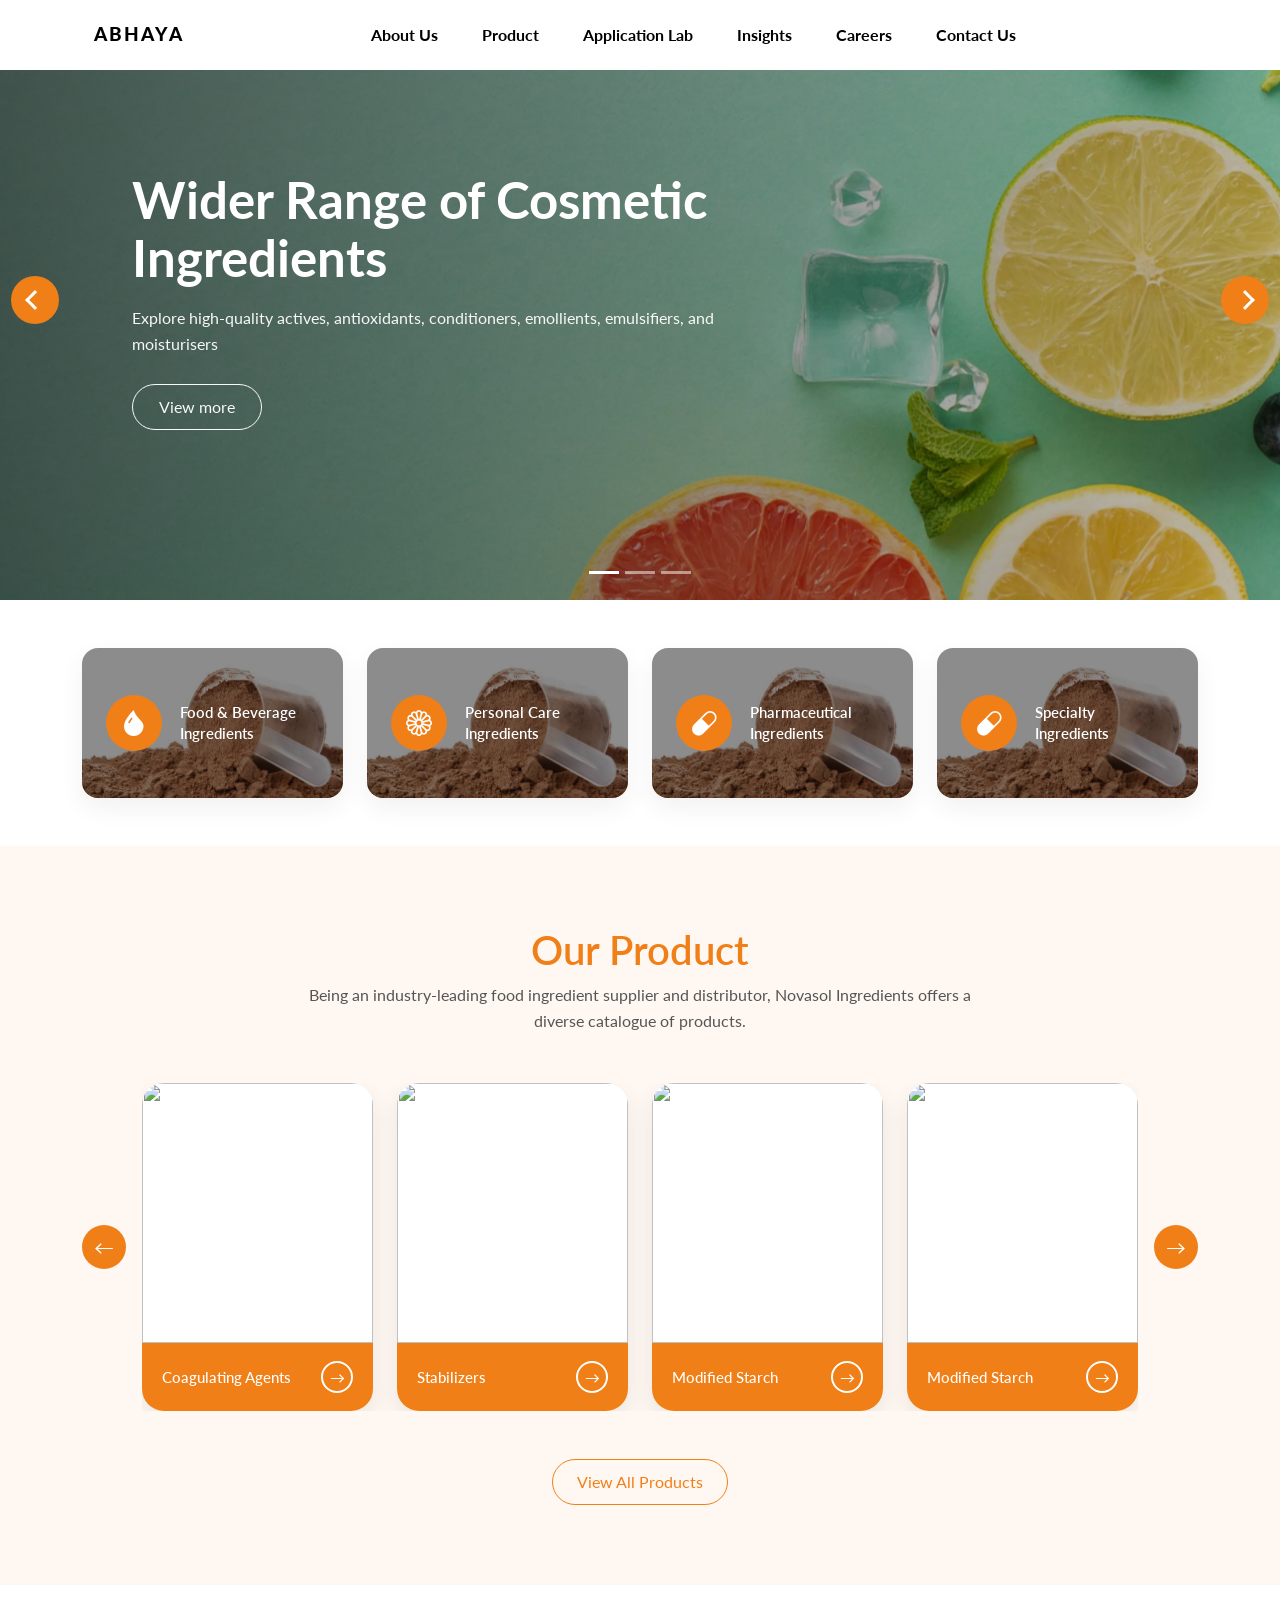
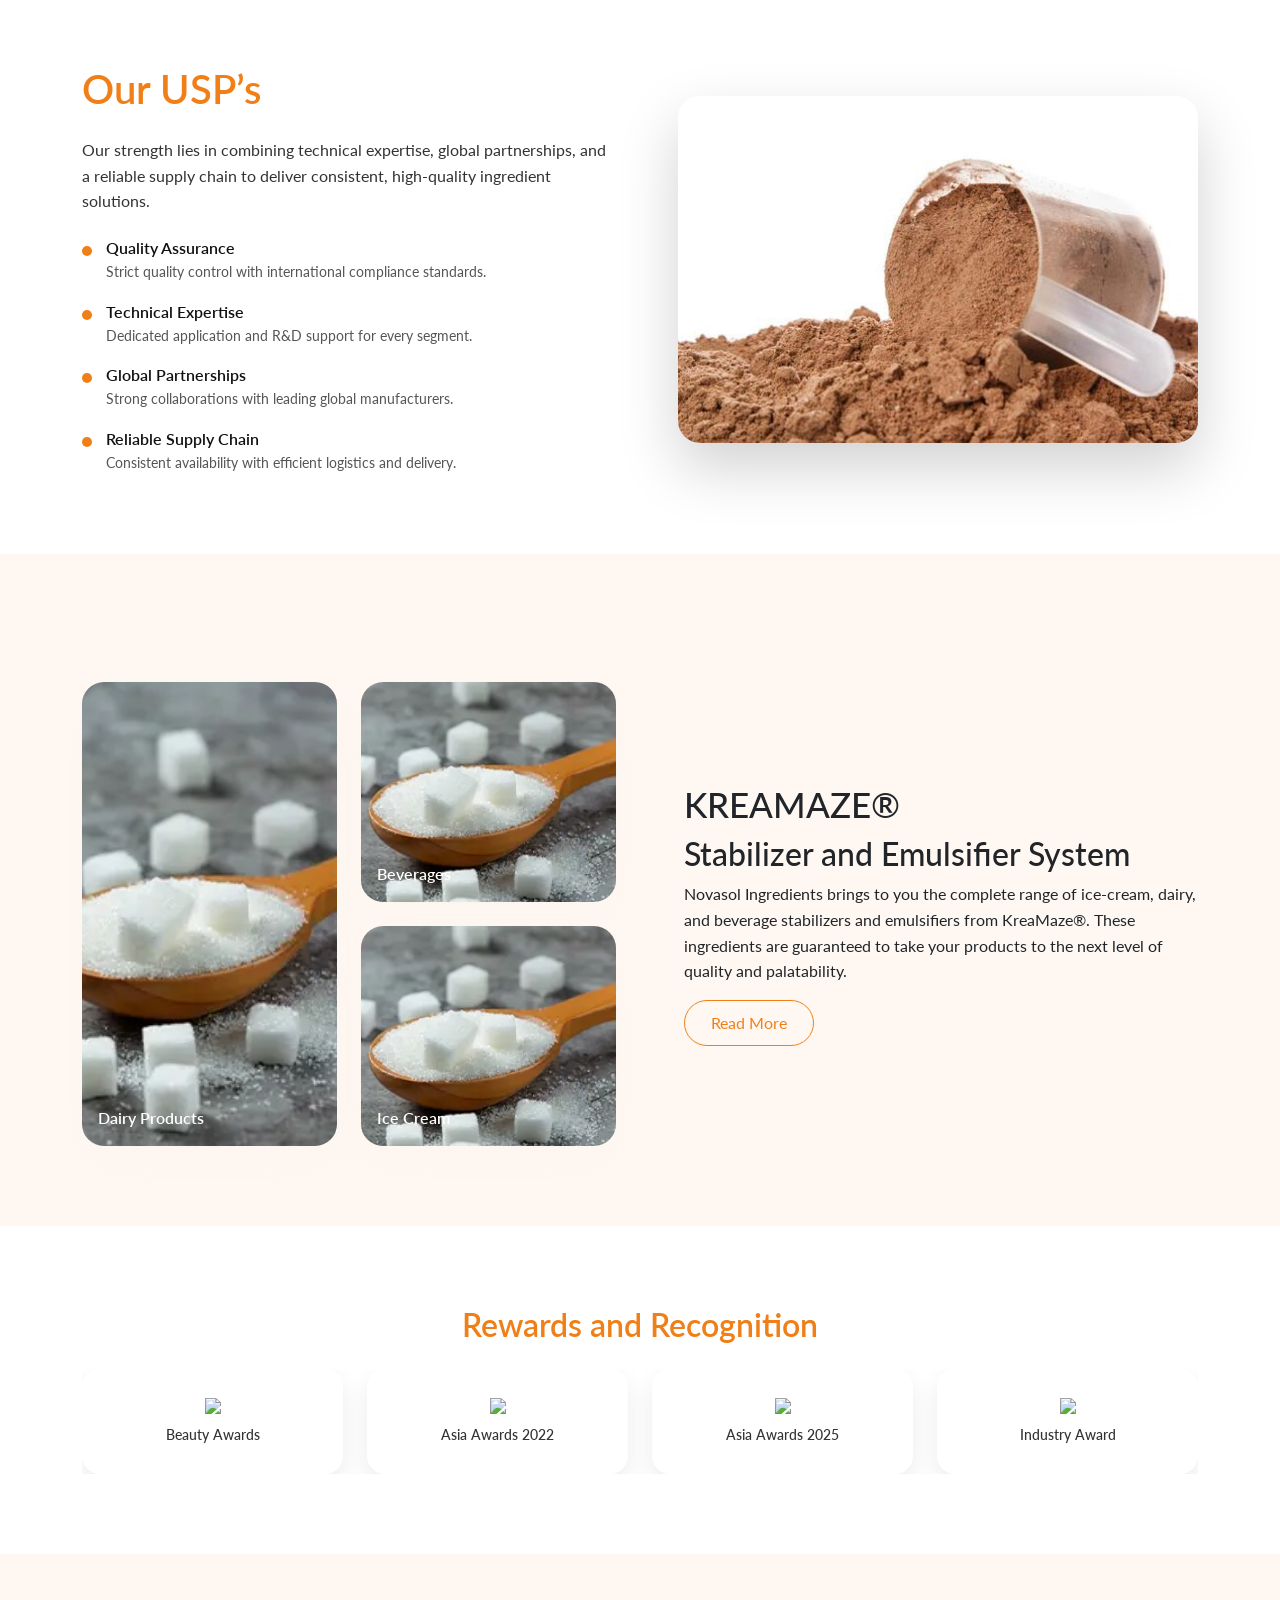
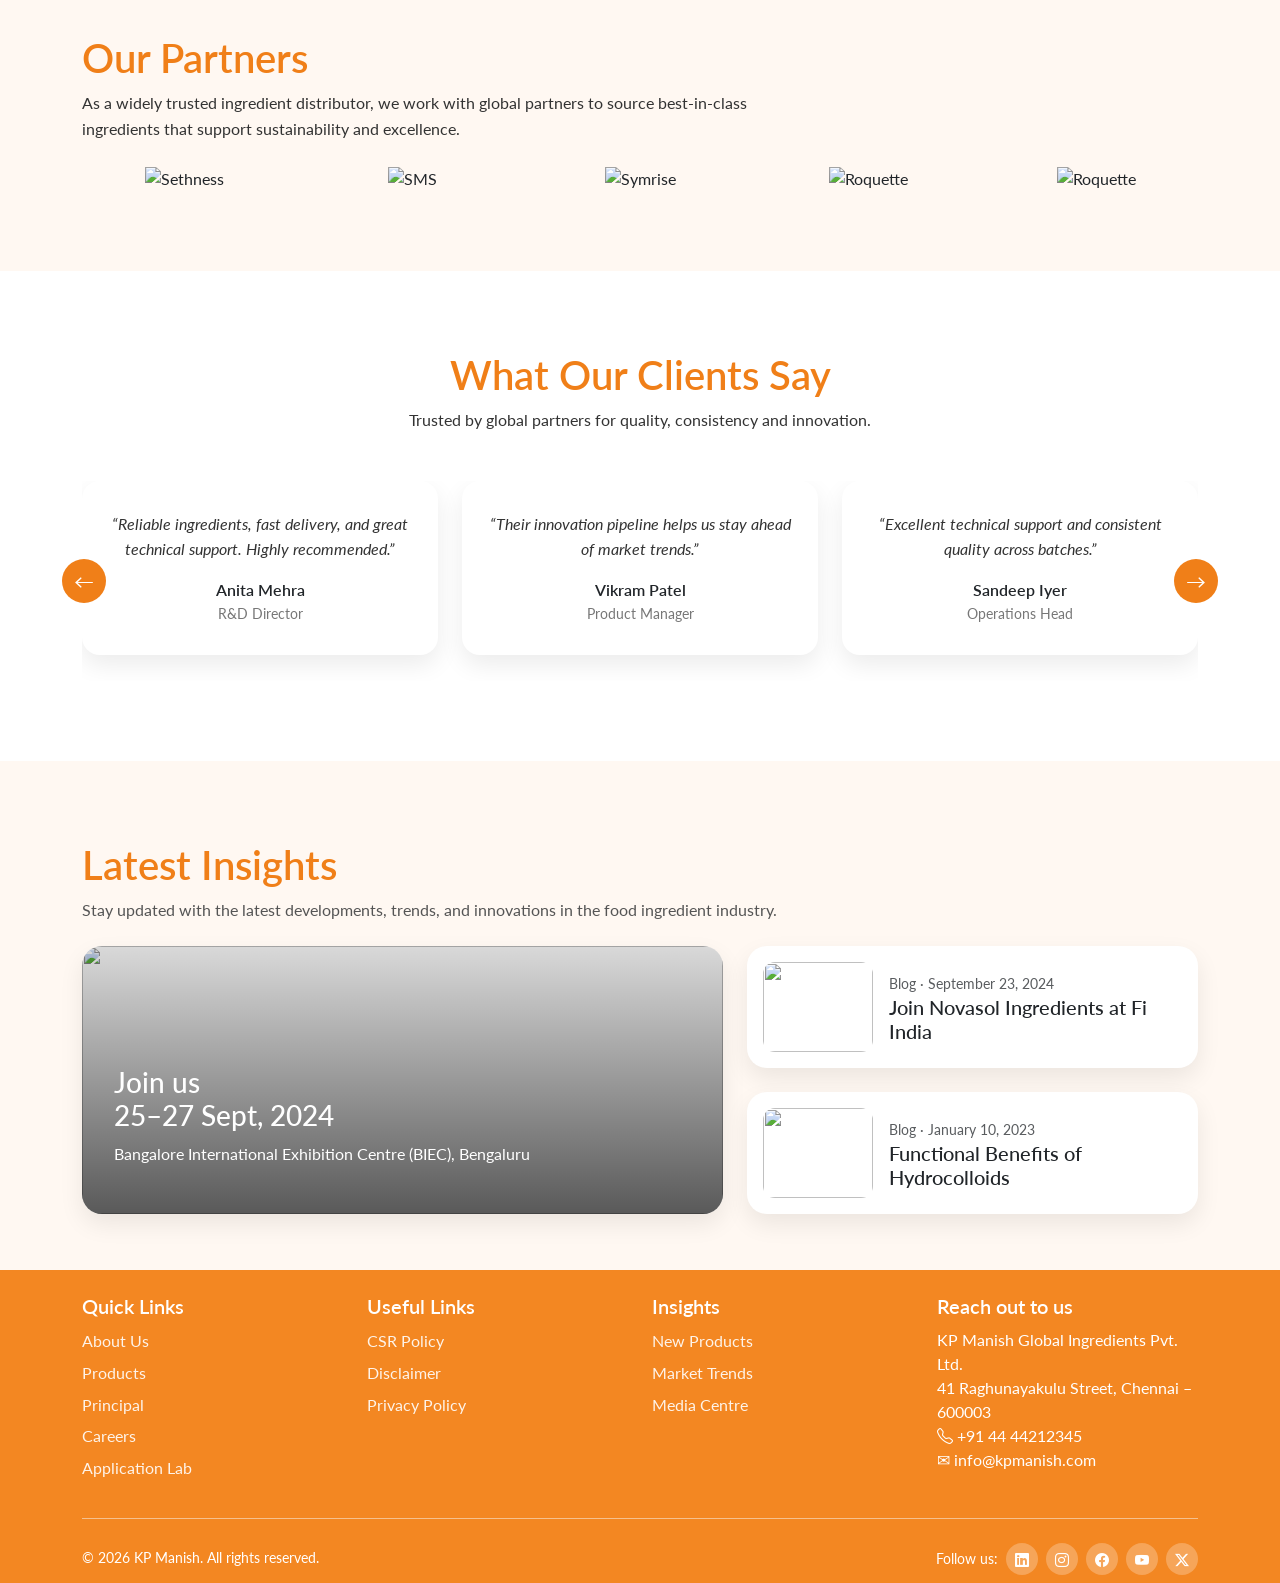
==== commit 6f776aa4: "add" ====
--- a/Aman_eyepress/ABHAYA/index.html
+++ b/Aman_eyepress/ABHAYA/index.html
@@ -1,179 +1,229 @@
 <!DOCTYPE html>
 <html lang="en">
-  <head>
-    <meta charset="UTF-8" />
-    <title>PIER 4 – Hero Layout</title>
-    <meta name="viewport" content="width=device-width, initial-scale=1" />
-
-    <!-- Bootstrap 5 -->
-    <link
-      href="https://cdn.jsdelivr.net/npm/bootstrap@5.3.2/dist/css/bootstrap.min.css"
-      rel="stylesheet"
-    />
-
-    <!-- Google Font (serif like screenshot) -->
-    <link
-      href="https://fonts.googleapis.com/css2?family=Playfair+Display:wght@400;600;700&family=Inter:wght@300;400;500;600&display=swap"
-      rel="stylesheet"
-    />
-
-    <link
-      href="https://cdn.jsdelivr.net/npm/bootstrap-icons@1.11.1/font/bootstrap-icons.css"
-      rel="stylesheet"
-    />
-
-    <link
-      rel="stylesheet"
-      href="https://cdn.jsdelivr.net/npm/swiper@10/swiper-bundle.min.css"
-    />
-
-    <link rel="stylesheet" href="style.css" />
-  </head>
-
-  <body>
-    <!-- ================= HEADER ================= -->
-    <nav class="navbar navbar-expand-lg navbar-dark fixed-top main-nav">
-      <div class="container-fluid px-4">
-        <a class="navbar-brand d-flex align-items-center" href="#">
-          <strong>ABHAYA</strong>
-          <!-- <img src="logo.jpg" alt="" style="width: 100%; height: 76px;"> -->
-        </a>
-
-        <button
-          class="navbar-toggler custom-toggler"
-          type="button"
-          data-bs-toggle="collapse"
-          data-bs-target="#mainNav"
-          aria-controls="mainNav"
-          aria-expanded="false"
-        >
-          <span class="toggler-line"></span>
-          <span class="toggler-line"></span>
-          <span class="toggler-line"></span>
-        </button>
-
-        <div class="collapse navbar-collapse" id="mainNav">
-          <ul class="navbar-nav ms-auto mb-2 mb-lg-0 align-items-lg-center"></li>
-            <li class="nav-item">
-                <a class="nav-link" href="#" data-bs-toggle="dropdown">About Us</a>
-              </li> 
-
-            <li class="nav-item">
-              <a class="nav-link" href="#" data-bs-toggle="dropdown">Product</a>
-            </li>
-            <li class="nav-item">
-              <a class="nav-link" href="#">Application Lab</a>
-            </li>
-            <li class="nav-item">
-              <a class="nav-link" href="#">Insights</a>
-            </li>
-            <li class="nav-item">
-              <a class="nav-link" href="#">Careers</a>
-            </li>
-            <li class="nav-item">
-              <a class="nav-link" href="#">Contact Us</a>
-            </li>
-          </ul>
-        </div>
-      </div>
-    </nav>
-    <!-- ================= HERO ================= -->
-    <section class="hero-slider">
-      <div
-        id="mainSlider"
-        class="carousel slide carousel-fade"
-        data-bs-ride="carousel"
-      >
-        <!-- indicators -->
-        <div class="carousel-indicators">
-          <button
-            data-bs-target="#mainSlider"
-            data-bs-slide-to="0"
-            class="active"
-          ></button>
-          <button data-bs-target="#mainSlider" data-bs-slide-to="1"></button>
-          <button data-bs-target="#mainSlider" data-bs-slide-to="2"></button>
-        </div>
-
-        <!-- slides -->
-        <div class="carousel-inner">
-          <div
-            class="carousel-item active"
-            style="background-image: url('GettyImages-1481820418.webp')"
-          >
-            <div class="overlay"></div>
-            <div class="container h-100 d-flex align-items-center">
-              <div class="hero-content">
-                <h1>Wider Range of Cosmetic Ingredients</h1>
-                <p>
-                  Explore high-quality actives, antioxidants, conditioners,
-                  emollients, emulsifiers, and moisturisers
-                </p>
-                <a href="#" class="btn btn-outline-light">View more</a>
-              </div>
-            </div>
-          </div>
-
-          <div
-            class="carousel-item"
-            style="background-image: url('GettyImages-1481820418.webp')"
-          >
-            <div class="overlay"></div>
-            <div class="container h-100 d-flex align-items-center">
-              <div class="hero-content">
-                <h1>Natural Skincare Solutions</h1>
-                <p>Pure, safe and eco-friendly cosmetic raw materials</p>
-                <a href="#" class="btn btn-outline-light">View more</a>
-              </div>
-            </div>
-          </div>
-
-          <div
-            class="carousel-item"
-            style="background-image: url('GettyImages-1481820418.webp')"
-          >
-            <div class="overlay"></div>
-            <div class="container h-100 d-flex align-items-center">
-              <div class="hero-content">
-                <h1>Advanced Beauty Chemistry</h1>
-                <p>Formulated for performance & sustainability</p>
-                <a href="#" class="btn btn-outline-light">View more</a>
-              </div>
-            </div>
-          </div>
-        </div>
-
-        <!-- arrows -->
-        <button
-          class="carousel-control-prev"
-          data-bs-target="#mainSlider"
-          data-bs-slide="prev"
-        >
-          <span class="carousel-control-prev-icon"></span>
-        </button>
-        <button
-          class="carousel-control-next"
-          data-bs-target="#mainSlider"
-          data-bs-slide="next"
-        >
-          <span class="carousel-control-next-icon"></span>
-        </button>
-      </div>
-    </section>
-    <!-- ================= products ================= -->
-    <section class="products-section py-5">
-      <div class="container">
-        <h2 class="mb-3">Our Products</h2>
-        <p class="mb-5 col-lg-7">
-          Industry-leading ingredient solutions crafted with advanced
-          technology.
-        </p>
+
+<head>
+  <meta charset="UTF-8" />
+  <title>PIER 4 – Hero Layout</title>
+  <meta name="viewport" content="width=device-width, initial-scale=1" />
+  <!-- Bootstrap 5 -->
+  <link href="https://cdn.jsdelivr.net/npm/bootstrap@5.3.2/dist/css/bootstrap.min.css" rel="stylesheet" />
+  <!-- Google Font (serif like screenshot) -->
+  <link
+    href="https://fonts.googleapis.com/css2?family=Playfair+Display:wght@400;600;700&family=Inter:wght@300;400;500;600&display=swap"
+    rel="stylesheet" />
+  <link href="https://cdn.jsdelivr.net/npm/bootstrap-icons@1.11.1/font/bootstrap-icons.css" rel="stylesheet" />
+  <link rel="stylesheet" href="https://cdn.jsdelivr.net/npm/swiper@10/swiper-bundle.min.css" />
+  <link rel="stylesheet" href="style.css" />
+</head>
+
+<body>
+  <!--======navbar -->
+  <nav class="navbar navbar-expand-lg navbar-light fixed-top main-nav">
+    <div class="container nav-mobile px-4">
+
+      <a class="navbar-brand" href="#">
+        <strong>ABHAYA</strong>
+      </a>
+
+      <button class="navbar-toggler" type="button" data-bs-toggle="collapse" data-bs-target="#mainNav"
+        aria-controls="mainNav" aria-expanded="false">
+        <span class="toggler-line"></span>
+        <span class="toggler-line"></span>
+        <span class="toggler-line"></span>
+      </button>
+
+      <div class="collapse navbar-collapse" id="mainNav">
+        <ul class="navbar-nav mx-auto align-items-lg-center">
+          <li class="nav-item"><a class="nav-link" href="about.html">About Us</a></li>
+          <li class="nav-item"><a class="nav-link" href="product.html">Product</a></li>
+          <li class="nav-item"><a class="nav-link" href="application.html">Application Lab</a></li>
+          <li class="nav-item"><a class="nav-link" href="#">Insights</a></li>
+          <li class="nav-item"><a class="nav-link" href="#">Careers</a></li>
+          <li class="nav-item"><a class="nav-link" href="#">Contact Us</a></li>
+        </ul>
+      </div>
+
+    </div>
+  </nav>
+  <!-- ================= HERO ================= -->
+  <section class="hero-slider">
+    <div id="mainSlider" class="carousel slide carousel-fade" data-bs-ride="carousel">
+
+      <!-- Indicators -->
+      <div class="carousel-indicators">
+        <button data-bs-target="#mainSlider" data-bs-slide-to="0" class="active"></button>
+        <button data-bs-target="#mainSlider" data-bs-slide-to="1"></button>
+        <button data-bs-target="#mainSlider" data-bs-slide-to="2"></button>
+      </div>
+
+      <div class="carousel-inner">
+
+        <div class="carousel-item active bg-cover" style="background-image:url('GettyImages-1481820418.webp')">
+          <div class="overlay"></div>
+          <div class="container h-100 d-flex align-items-center">
+            <div class="hero-content">
+              <h1>Wider Range of Cosmetic Ingredients</h1>
+              <p>Explore high-quality actives, antioxidants, conditioners, emollients, emulsifiers, and moisturisers</p>
+              <a href="#" class="btn btn-outline-light">View more</a>
+            </div>
+          </div>
+        </div>
+
+        <div class="carousel-item bg-cover" style="background-image:url('GettyImages-1481820418.webp')">
+          <div class="overlay"></div>
+          <div class="container h-100 d-flex align-items-center">
+            <div class="hero-content">
+              <h1>Natural Skincare Solutions</h1>
+              <p>Pure, safe and eco-friendly cosmetic raw materials</p>
+              <a href="#" class="btn btn-outline-light">View more</a>
+            </div>
+          </div>
+        </div>
+
+        <div class="carousel-item bg-cover" style="background-image:url('GettyImages-1481820418.webp')">
+          <div class="overlay"></div>
+          <div class="container h-100 d-flex align-items-center">
+            <div class="hero-content">
+              <h1>Advanced Beauty Chemistry</h1>
+              <p>Formulated for performance & sustainability</p>
+              <a href="#" class="btn btn-outline-light">View more</a>
+            </div>
+          </div>
+        </div>
+
+      </div>
+
+      <!-- Controls -->
+      <button class="carousel-control-prev" data-bs-target="#mainSlider" data-bs-slide="prev">
+        <span class="carousel-control-prev-icon"></span>
+      </button>
+      <button class="carousel-control-next" data-bs-target="#mainSlider" data-bs-slide="next">
+        <span class="carousel-control-next-icon"></span>
+      </button>
+
+    </div>
+  </section>
+
+  <!-- ----category section====== -->
+  <section class="category-section py-5">
+    <div class="container">
+      <div class="row g-4">
+
+        <!-- Card 1 -->
+        <div class="col-lg-3 col-md-6">
+          <a href="food.html" class="category-link">
+            <div class="category-card">
+
+              <div class="hover-image">
+                <img src="protien.png" alt="Food Ingredients">
+              </div>
+
+              <div class="card-content">
+                <div class="icon-circle">
+                  <i class="bi-droplet-fill"></i>
+                </div>
+                <h6>Food & Beverage<br>Ingredients</h6>
+              </div>
+
+            </div>
+          </a>
+        </div>
+
+        <!-- Card 2 -->
+        <div class="col-lg-3 col-md-6">
+          <a href="personal-care.html" class="category-link">
+            <div class="category-card">
+
+              <div class="hover-image">
+                <img src="protien.png" alt="Personal Care">
+              </div>
+
+              <div class="card-content">
+                <div class="icon-circle">
+                  <i class="bi bi-flower1"></i>
+                </div>
+                <h6>Personal Care<br>Ingredients</h6>
+              </div>
+
+            </div>
+          </a>
+        </div>
+
+        <!-- Card 3 -->
+        <div class="col-lg-3 col-md-6">
+          <a href="pharma.html" class="category-link">
+            <div class="category-card">
+
+              <div class="hover-image">
+                <img src="protien.png" alt="Pharmaceutical">
+              </div>
+
+              <div class="card-content">
+                <div class="icon-circle">
+                  <i class="bi bi-capsule"></i>
+                </div>
+                <h6>Pharmaceutical<br>Ingredients</h6>
+              </div>
+
+            </div>
+          </a>
+        </div>
+
+        <!-- Card 4 -->
+        <div class="col-lg-3 col-md-6">
+          <a href="chemicals.html" class="category-link">
+            <div class="category-card">
+
+              <div class="hover-image">
+                <img src="protien.png" alt="Specialty Chemicals">
+              </div>
+
+              <div class="card-content">
+                <div class="icon-circle">
+                  <i class="bi bi-capsule"></i>
+                </div>
+                <h6>Specialty<br>Ingredients</h6>
+              </div>
+
+            </div>
+          </a>
+        </div>
+
+      </div>
+    </div>
+  </section>
+
+  <!-- =====product section====== -->
+  <section class="product-section">
+    <div class="container text-center">
+
+      <h2 class="section-heading">Our Product</h2>
+      <p class="section-desc">
+        Being an industry-leading food ingredient supplier and distributor,
+        Novasol Ingredients offers a diverse catalogue of products.
+      </p>
+
+      <div class="slider-wrapper">
+
+        <!-- Left Arrow -->
+        <button class="product-prev slider-arrow">←</button>
 
         <div class="swiper product-swiper">
           <div class="swiper-wrapper">
+
             <div class="swiper-slide">
               <div class="product-card">
-                <img src="04-Sugar-Management.webp" />
+                <img src="https://images.unsplash.com/photo-1600185365483-26d7a4cc7519" />
+                <div class="card-footer">
+                  <span>Hydrocolloids</span>
+                  <span class="arrow">→</span>
+                </div>
+              </div>
+            </div>
+
+            <div class="swiper-slide">
+              <div class="product-card">
+                <img src="https://images.unsplash.com/photo-1580910051074-3eb694886505" />
                 <div class="card-footer">
                   <span>Coagulating Agents</span>
                   <span class="arrow">→</span>
@@ -183,9 +233,9 @@
 
             <div class="swiper-slide">
               <div class="product-card">
-                <img src="04-Sugar-Management.webp" />
+                <img src="https://images.unsplash.com/photo-1622543925917-763c34d1a86e" />
                 <div class="card-footer">
-                  <span>Stabilizer & Emulsifier</span>
+                  <span>Stabilizers</span>
                   <span class="arrow">→</span>
                 </div>
               </div>
@@ -193,7 +243,7 @@
 
             <div class="swiper-slide">
               <div class="product-card">
-                <img src="04-Sugar-Management.webp" />
+                <img src="https://images.unsplash.com/photo-1622543925917-763c34d1a86e" />
                 <div class="card-footer">
                   <span>Modified Starch</span>
                   <span class="arrow">→</span>
@@ -203,9 +253,9 @@
 
             <div class="swiper-slide">
               <div class="product-card">
-                <img src="04-Sugar-Management.webp" />
+                <img src="https://images.unsplash.com/photo-1622543925917-763c34d1a86e" />
                 <div class="card-footer">
-                  <span>Sugar Management</span>
+                  <span>Modified Starch</span>
                   <span class="arrow">→</span>
                 </div>
               </div>
@@ -213,9 +263,9 @@
 
             <div class="swiper-slide">
               <div class="product-card">
-                <img src="04-Sugar-Management.webp" />
+                <img src="https://images.unsplash.com/photo-1622543925917-763c34d1a86e" />
                 <div class="card-footer">
-                  <span>Sugar Management</span>
+                  <span>Modified Starch</span>
                   <span class="arrow">→</span>
                 </div>
               </div>
@@ -223,304 +273,268 @@
 
             <div class="swiper-slide">
               <div class="product-card">
-                <img src="04-Sugar-Management.webp" />
+                <img src="https://images.unsplash.com/photo-1622543925917-763c34d1a86e" />
                 <div class="card-footer">
-                  <span>Sugar Management</span>
+                  <span>Modified Starch</span>
                   <span class="arrow">→</span>
                 </div>
               </div>
             </div>
 
-            <div class="swiper-slide">
-              <div class="product-card">
-                <img src="04-Sugar-Management.webp" />
-                <div class="card-footer">
-                  <span>Sugar Management</span>
-                  <span class="arrow">→</span>
-                </div>
-              </div>
-            </div>
-            <div class="swiper-slide">
-              <div class="product-card">
-                <img src="04-Sugar-Management.webp" />
-                <div class="card-footer">
-                  <span>Sugar Management</span>
-                  <span class="arrow">→</span>
-                </div>
-              </div>
-            </div>
-          </div>
-
-          <!-- nav -->
-          <!-- <div class="swiper-button-next"></div>
-                <div class="swiper-button-prev"></div> -->
-        </div>
-
-        <div class="text-center mt-5">
-          <a class="btn btn-secondary">View All Products</a>
-        </div>
-      </div>
-    </section>
-    <section class="segments-section py-5 bg-light">
-      <div class="container text-center">
-        <h2 class="mb-5 segments-title">Segments</h2>
-
-        <div class="row g-4 justify-content-center">
-          <!-- Pharma -->
-          <div class="col-md-6 col-lg-3">
-            <div class="segment-card">
-              <img src="04-Sugar-Management.webp" alt="Sugar Management" />
-              <h5>Sugar Management</h5>
-            </div>
-          </div>
-
-          <!-- Food -->
-          <div class="col-md-6 col-lg-3">
-            <div class="segment-card">
-              <img src="04-Sugar-Management.webp" alt="Sugar Management" />
-              <h5>Sugar Management</h5>
-            </div>
-          </div>
-
-          <!-- Nutra -->
-          <div class="col-md-6 col-lg-3">
-            <div class="segment-card">
-              <img src="04-Sugar-Management.webp" alt="Sugar Management" />
-              <h5>Sugar Management</h5>
-            </div>
-          </div>
-
-          <!-- Cosmetic / Derma -->
-          <div class="col-md-6 col-lg-3">
-            <div class="segment-card">
-              <img src="04-Sugar-Management.webp" alt="Sugar Management" />
-              <h5>Sugar Management</h5>
-            </div>
-          </div>
-        </div>
-      </div>
-    </section>
-
-    <section class="usp-section py-5">
-      <div class="container">
+          </div>
+        </div>
+
+        <!-- Right Arrow -->
+        <button class="product-next slider-arrow">→</button>
+
+      </div>
+
+      <div class="mt-5">
+        <button class="btn btn-secondary px-4">
+          View All Products
+        </button>
+      </div>
+
+    </div>
+  </section>
+
+  <!-- =======usp section========== -->
+  <section class="usp-section">
+    <div class="container">
+      <div class="row align-items-center g-5">
+
+        <!-- LEFT: TEXT -->
+        <div class="col-lg-6">
+          <h2 class="usp-title mb-4">Our USP’s</h2>
+
+          <p class="mb-4">
+            Our strength lies in combining technical expertise, global
+            partnerships, and a reliable supply chain to deliver consistent,
+            high-quality ingredient solutions.
+          </p>
+
+          <div class="usp-list">
+            <div class="usp-item">
+              <span class="usp-bullet"></span>
+              <div>
+                <h6>Quality Assurance</h6>
+                <p>Strict quality control with international compliance standards.</p>
+              </div>
+            </div>
+
+            <div class="usp-item">
+              <span class="usp-bullet"></span>
+              <div>
+                <h6>Technical Expertise</h6>
+                <p>Dedicated application and R&D support for every segment.</p>
+              </div>
+            </div>
+
+            <div class="usp-item">
+              <span class="usp-bullet"></span>
+              <div>
+                <h6>Global Partnerships</h6>
+                <p>Strong collaborations with leading global manufacturers.</p>
+              </div>
+            </div>
+
+            <div class="usp-item">
+              <span class="usp-bullet"></span>
+              <div>
+                <h6>Reliable Supply Chain</h6>
+                <p>Consistent availability with efficient logistics and delivery.</p>
+              </div>
+            </div>
+          </div>
+        </div>
+
+        <!-- RIGHT: IMAGE STACK -->
+        <div class="col-lg-6 d-flex justify-content-lg-end">
+          <div class="usp-image-stack">
+            <img src="protien.png" alt="" class="usp-bg" />
+            <!-- <img src="protien.png" alt="" class="usp-foreground" /> -->
+          </div>
+        </div>
+
+      </div>
+    </div>
+  </section>
+
+  <!-- =====our solution====== -->
+  <section class="solutions-section">
+    <div class="container">
+
+      <!-- SECTION HEADING -->
+      <div class="text-center mb-5">
+
+        </p>
+      </div>
+
+      <!-- SOLUTION BLOCK -->
+      <div class="solutions-wrapper">
         <div class="row align-items-center g-5">
-          <!-- LEFT: TEXT CONTENT -->
+
+          <!-- LEFT : IMAGE GRID -->
           <div class="col-lg-6">
-            <h2 class="usp-title mb-4">Our USP’s</h2>
-
-            <p class="mb-4">
-              Our strength lies in combining technical expertise, global
-              partnerships, and a reliable supply chain to deliver consistent,
-              high-quality ingredient solutions.
-            </p>
-
-            <div class="usp-list">
-              <div class="usp-item">
-                <span class="usp-bullet"></span>
-                <div>
-                  <h6>Quality Assurance</h6>
-                  <p>
-                    Strict quality control with international compliance
-                    standards.
-                  </p>
-                </div>
-              </div>
-
-              <div class="usp-item">
-                <span class="usp-bullet"></span>
-                <div>
-                  <h6>Technical Expertise</h6>
-                  <p>
-                    Dedicated application and R&D support for every segment.
-                  </p>
-                </div>
-              </div>
-
-              <div class="usp-item">
-                <span class="usp-bullet"></span>
-                <div>
-                  <h6>Global Partnerships</h6>
-                  <p>
-                    Strong collaborations with leading global manufacturers.
-                  </p>
-                </div>
-              </div>
-
-              <div class="usp-item">
-                <span class="usp-bullet"></span>
-                <div>
-                  <h6>Reliable Supply Chain</h6>
-                  <p>
-                    Consistent availability with efficient logistics and
-                    delivery.
-                  </p>
-                </div>
-              </div>
-            </div>
-          </div>
-
-          <!-- RIGHT: IMAGE -->
+            <div class="solutions-image-grid">
+
+              <div class="solution-img tall">
+                <img src="04-Sugar-Management.webp" alt="Dairy Products">
+                <span>Dairy Products</span>
+              </div>
+
+              <div class="solution-img">
+                <img src="04-Sugar-Management.webp" alt="Beverages">
+                <span>Beverages</span>
+              </div>
+
+              <div class="solution-img">
+                <img src="04-Sugar-Management.webp" alt="Ice Cream">
+                <span>Ice Cream</span>
+              </div>
+
+            </div>
+          </div>
+
+          <!-- RIGHT : CONTENT -->
           <div class="col-lg-6">
-            <div class="usp-image-stack">
-              <!-- background image -->
-              <img
-                src="protien.png"
-                alt="Innovation Background"
-                class="usp-bg"
-              />
-
-              <!-- foreground image -->
-              <img
-                src="protien.png"
-                alt="Laboratory Expert"
-                class="usp-foreground"
-              />
-            </div>
-          </div>
-        </div>
-      </div>
-    </section>
-    <section class="solutions-section py-5">
-      <div class="container">
-        <!-- SECTION HEADING -->
-        <div class="text-center mb-5">
-          <h2 class="solutions-title">Our Solutions</h2>
-          <p class="col-lg-8 mx-auto">
-            End-to-end ingredient solutions designed to support innovation,
-            performance, and sustainable growth.
-          </p>
-        </div>
-
-        <!-- SOLUTION 1 -->
-
-        <!-- SOLUTION 5 -->
-        <div class="row align-items-center g-5">
-          <div class="col-lg-6">
-            <div class="solution-image">
-              <img src="solution-5.jpg" alt="Supply Chain" />
-            </div>
-          </div>
-          <div class="col-lg-6">
-            <h2>Supply Chain & Distribution Solutions</h2>
-            <p>
-              Our strong supply chain network ensures consistent availability,
-              timely delivery, and dependable service across regions.
-            </p>
-            <ul class="solution-list">
-              <li>Reliable sourcing from global partners</li>
-              <li>Efficient logistics and inventory management</li>
-              <li>Long-term supply continuity</li>
-            </ul>
-          </div>
-        </div>
-      </div>
-    </section>
-
-    <section class="recognition-section py-5">
-      <div class="container">
-        <div class="mb-5 text-center">
-          <h2 class="recognition-title">Rewards and Recognition</h2>
-        </div>
+            <div class="solutions-content">
+              <h3 class="brand-title">KREAMAZE®</h3>
+              <h2>Stabilizer and Emulsifier System</h2>
+              <p class="text-dark">
+                Novasol Ingredients brings to you the complete range of ice-cream,
+                dairy, and beverage stabilizers and emulsifiers from KreaMaze®.
+                These ingredients are guaranteed to take your products to the next
+                level of quality and palatability.
+              </p>
+
+              <a href="#" class="btn btn-secondary">
+                Read More
+              </a>
+            </div>
+          </div>
+
+        </div>
+      </div>
+
+    </div>
+  </section>
+
+  <!-- =======Rewards======= -->
+  <section class="recognition-section">
+    <div class="container text-center">
+      <h2 class="recognition-title mb-4">Rewards and Recognition</h2>
+    </div>
+
+    <div class="recognition-bg">
+      <div class="container position-relative">
 
         <div class="swiper recognition-swiper">
           <div class="swiper-wrapper">
-            <!-- Award 1 -->
+
             <div class="swiper-slide">
               <div class="award-card">
-                <img src="SMS.webp" alt="Award" />
-                <p>Asia eCommerce Awards 2022</p>
-              </div>
-            </div>
-
-            <!-- Award 2 -->
+                <img
+                  src="https://www.dkshdiscover.com/medias/asia-ecommerce-awards-2023-gold-Best-eCommerce-Solution.webp?context=[base64]" />
+                <p>Ecovadis Gold</p>
+              </div>
+            </div>
+
             <div class="swiper-slide">
               <div class="award-card">
-                <img src="SMS.webp" alt="Award" />
-                <p>Asia eCommerce Awards 2025</p>
-              </div>
-            </div>
-
-            <!-- Award 3 -->
+                <img
+                  src="https://www.dkshdiscover.com/medias/asia-ecommerce-awards-2023-gold-Best-eCommerce-Solution.webp?context=[base64]" />
+                <p>Beauty Awards</p>
+              </div>
+            </div>
+
             <div class="swiper-slide">
               <div class="award-card">
-                <img src="Symrise.webp" alt="Award" />
-                <p>Ecovadis Gold Sustainability 2023</p>
-              </div>
-            </div>
-
-            <!-- Award 4 -->
+                <img
+                  src="https://www.dkshdiscover.com/medias/asia-ecommerce-awards-2023-gold-Best-eCommerce-Solution.webp?context=[base64]" />
+                <p>Asia Awards 2022</p>
+              </div>
+            </div>
+
             <div class="swiper-slide">
               <div class="award-card">
-                <img src="Symrise.webp" alt="Award" />
-                <p>Digital Beauty Awards 2022</p>
-              </div>
-            </div>
-
-            <!-- Award 5 -->
+                <img
+                  src="https://www.dkshdiscover.com/medias/asia-ecommerce-awards-2023-gold-Best-eCommerce-Solution.webp?context=[base64]" />
+                <p>Asia Awards 2025</p>
+              </div>
+            </div>
+
             <div class="swiper-slide">
               <div class="award-card">
-                <img src="Symrise.webp" alt="Award" />
-                <p>Industry Excellence Award</p>
-              </div>
-            </div>
-          </div>
-        </div>
-      </div>
-    </section>
-
-    <!-- ================= segments ================= -->
-
-    <!-- ================= usp ================= -->
-
-    <!-- ================= solutions ================= -->
-
-    <!-- ================= Recognitions ================= -->
-
-    <!-- ================= Our Partners ================= -->
-    <section class="partners-section py-5">
-      <div class="container">
-        <div class="mb-5">
-          <h2>Our Partners</h2>
-          <p class="col-lg-8">
-            As a widely trusted ingredient distributor, we work with global
-            partners to source best-in-class ingredients that support
-            sustainability and excellence.
-          </p>
-        </div>
-
-        <!-- rolling container -->
-        <div class="partners-marquee">
-          <div class="partners-track">
-            <!-- set 1 -->
-            <img src="SMS.webp" class="partner-logo" />
-            <img src="Symrise.webp" class="partner-logo" />
-            <img src="SMS.webp" class="partner-logo" />
-            <img src="SMS.webp" class="partner-logo" />
-            <img src="SMS.webp" class="partner-logo" />
-            <img src="SMS.webp" class="partner-logo" />
-
-            <!-- duplicate set for seamless loop -->
-            <img src="SMS.webp" class="partner-logo" />
-            <img src="Symrise.webp" class="partner-logo" />
-            <img src="SMS.webp" class="partner-logo" />
-            <img src="SMS.webp" class="partner-logo" />
-            <img src="SMS.webp" class="partner-logo" />
-            <img src="SMS.webp" class="partner-logo" />
-          </div>
-        </div>
-      </div>
-    </section>
-    <!-- ================= TESTIMONIALS ================= -->
-    <section class="testimonials-section py-5">
-      <div class="container position-relative text-center">
-        <h2 class="mb-2">What Our Clients Say</h2>
-        <p class="mb-5">
-          Trusted by global partners for quality, consistency and innovation.
+                <img
+                  src="https://www.dkshdiscover.com/medias/asia-ecommerce-awards-2023-gold-Best-eCommerce-Solution.webp?context=[base64]" />
+                <p>Industry Award</p>
+              </div>
+            </div>
+
+          </div>
+        </div>
+
+      </div>
+    </div>
+  </section>
+
+  <!-- ========our partners -->
+  <section class="partners-section">
+    <div class="container">
+
+      <div class="mb-4 text-center text-lg-start">
+        <h2 class="section-heading">Our Partners</h2>
+        <p class="col-lg-8 mx-auto mx-lg-0">
+          As a widely trusted ingredient distributor, we work with global
+          partners to source best-in-class ingredients that support
+          sustainability and excellence.
         </p>
-
-        <!-- Swiper -->
+      </div>
+
+      <div class="row row-cols-2 row-cols-sm-3 row-cols-md-4 row-cols-lg-5 g-4 align-items-center">
+
+        <div class="col text-center">
+          <img src="sms.webp" class="partner-logo" alt="Sethness" />
+        </div>
+
+        <div class="col text-center">
+          <img src="sms.webp" class="partner-logo" alt="SMS" />
+        </div>
+
+        <div class="col text-center">
+          <img src="symrise.webp" class="partner-logo" alt="Symrise" />
+        </div>
+
+        <div class="col text-center">
+          <img src="sms.webp" class="partner-logo" alt="Roquette" />
+        </div>
+
+        <div class="col text-center">
+          <img src="sms.webp" class="partner-logo" alt="Roquette" />
+        </div>
+
+        <!-- repeat for all logos -->
+
+      </div>
+
+    </div>
+  </section>
+
+  <!-- =========testimonial -->
+  <section class="testimonials-section">
+    <div class="container text-center">
+
+      <h2 class="section-heading">What Our Clients Say</h2>
+      <p class="mb-5">
+        Trusted by global partners for quality, consistency and innovation.
+      </p>
+
+      <div class="position-relative">
+
         <div class="swiper testimonials-swiper">
           <div class="swiper-wrapper">
+
             <div class="swiper-slide">
               <div class="testimonial-card">
                 <p>
@@ -553,6 +567,7 @@
                 <span>Product Manager</span>
               </div>
             </div>
+
             <div class="swiper-slide">
               <div class="testimonial-card">
                 <p>
@@ -566,232 +581,241 @@
 
             <div class="swiper-slide">
               <div class="testimonial-card">
-                <p>“A dependable partner for long-term ingredient sourcing.”</p>
+                <p>
+                  “A dependable partner for long-term ingredient sourcing.”
+                </p>
                 <h6>Neha Kapoor</h6>
                 <span>Procurement Manager</span>
               </div>
             </div>
-          </div>
-        </div>
-
-        <!-- Navigation -->
-        <div class="testimonial-prev"></div>
-        <div class="testimonial-next"></div>
-      </div>
-    </section>
-
-    <!-- ================= Blogs ================= -->
-    <section class="blogs-section py-5 bg-light">
-      <div class="container">
-        <div class="d-flex justify-content-between align-items-center mb-4">
-          <h2>Latest Blogs</h2>
-          <a class="btn btn-secondary">View All</a>
-        </div>
-
-        <div class="row g-4">
-          <div class="col-md-4">
-            <div class="blog-card">
-              <img
-                src="https://images.unsplash.com/photo-1581090700227-1e37b190418e"
-              />
-              <div class="blog-body">
-                <span class="date">Jan 10, 2026</span>
-                <h5>Innovations in Food Ingredients</h5>
-                <p>How modern technology is reshaping ingredient solutions.</p>
-              </div>
-            </div>
-          </div>
-
-          <div class="col-md-4">
-            <div class="blog-card">
-              <img
-                src="https://images.unsplash.com/photo-1504674900247-0877df9cc836"
-              />
-              <div class="blog-body">
-                <span class="date">Jan 02, 2026</span>
-                <h5>Sustainable Sourcing</h5>
-                <p>Why ethical and sustainable ingredients matter today.</p>
-              </div>
-            </div>
-          </div>
-
-          <div class="col-md-4">
-            <div class="blog-card">
-              <img
-                src="https://images.unsplash.com/photo-1600891964599-f61ba0e24092"
-              />
-              <div class="blog-body">
-                <span class="date">Dec 22, 2025</span>
-                <h5>Trends in Clean Label</h5>
-                <p>What consumers are demanding in modern food products.</p>
-              </div>
-            </div>
-          </div>
-        </div>
-      </div>
-    </section>
-
-    <!-- ================= footer ================= -->
-    <footer class="main-footer">
-      <div class="container">
-        <!-- TOP CTA -->
-        <div class="footer-cta">
-          <h3>Get the latest insights, market trends and more.</h3>
-          <a href="#" class="btn btn-primary">Subscribe Now</a>
-        </div>
-
-        <hr class="footer-divider" />
-
-        <!-- FOOTER LINKS -->
-        <div class="row gy-4">
-          <!-- Quick Links -->
-          <div class="col-md-6 col-lg-3">
-            <h5 class="footer-title">Quick Links</h5>
-            <ul class="footer-links">
-              <li><a href="#">About Us</a></li>
-              <li><a href="#">Products</a></li>
-              <li><a href="#">Principal</a></li>
-              <li><a href="#">Careers</a></li>
-              <li><a href="#">Application Lab</a></li>
-            </ul>
-          </div>
-
-          <!-- Useful Links -->
-          <div class="col-md-6 col-lg-3">
-            <h5 class="footer-title">Useful Links</h5>
-            <ul class="footer-links">
-              <li><a href="#">CSR Policy</a></li>
-              <li><a href="#">Disclaimer</a></li>
-              <li><a href="#">Privacy Policy</a></li>
-            </ul>
-          </div>
-
-          <!-- Insights -->
-          <div class="col-md-6 col-lg-3">
-            <h5 class="footer-title">Insights</h5>
-            <ul class="footer-links">
-              <li><a href="#">New Products</a></li>
-              <li><a href="#">Market Trends</a></li>
-              <li><a href="#">Media Centre</a></li>
-            </ul>
-          </div>
-
-          <!-- Contact -->
-          <div class="col-md-6 col-lg-3">
-            <h5 class="footer-title">Reach out to us</h5>
-            <p class="footer-text">
-              KP Manish Global Ingredients Pvt. Ltd.<br />
-              41 Raghunayakulu Street,<br />
-              Chennai – 600003, Tamil Nadu, India
-            </p>
-            <p class="footer-text">📞 +91 44 44212345</p>
-            <p class="footer-text">✉ info@kpmanish.com</p>
-          </div>
-        </div>
-
-        <hr class="footer-divider" />
-
-        <!-- BOTTOM BAR -->
-        <div class="footer-bottom">
-          <p>© 2026 KP Manish. All rights reserved.</p>
-
-          <div class="footer-social">
-            <span>Follow us on:</span>
-            <a href="#" class="social-icon linkedin">
-              <i class="bi bi-linkedin"></i>
-            </a>
-          </div>
-        </div>
-      </div>
-
-      <!-- WhatsApp Floating -->
-      <a href="#" class="whatsapp-float">
-        <i class="bi bi-whatsapp"></i>
-      </a>
-    </footer>
-
-    <script
-      src="https://code.jquery.com/jquery-3.7.1.min.js"
-      integrity="sha256-/JqT3SQfawRcv/BIHPThkBvs0OEvtFFmqPF/lYI/Cxo="
-      crossorigin="anonymous"
-    ></script>
-    <script src="https://cdn.jsdelivr.net/npm/bootstrap@5.3.2/dist/js/bootstrap.bundle.min.js"></script>
-    <script src="https://cdn.jsdelivr.net/npm/swiper@10/swiper-bundle.min.js"></script>
-
-    <!-- Product Swiper -->
-    <script>
-      const swiper = new Swiper(".product-swiper", {
-        slidesPerView: 1.2,
-        spaceBetween: 20,
-        centeredSlides: true,
-        loop: true,
-        autoplay: {
-          delay: 2500,
-          disableOnInteraction: false,
+
+          </div>
+        </div>
+
+        <!-- arrows -->
+        <button class="testimonial-prev slider-arrow">←</button>
+        <button class="testimonial-next slider-arrow">→</button>
+
+      </div>
+    </div>
+  </section>
+
+  <!-- ======blogs -->
+  <section class="blogs-section">
+    <div class="container">
+
+      <div class="mb-4 text-center text-lg-start">
+        <h2 class="section-heading">Latest Insights</h2>
+        <p class="blogs-desc mx-auto mx-lg-0">
+          Stay updated with the latest developments, trends, and innovations in the food ingredient industry.
+        </p>
+      </div>
+
+      <div class="row g-4 align-items-stretch">
+
+        <!-- Featured -->
+        <div class="col-lg-7">
+          <a href="#" class="blog-card featured-blog d-block h-100">
+            <img src="https://images.unsplash.com/photo-1600185365483-26d7a4cc7519" class="w-100 h-100" alt="">
+            <div class="blog-overlay">
+              <!-- <span class="badge">Event</span> -->
+              <h3>Join us<br>25–27 Sept, 2024</h3>
+              <p class="text-white">Bangalore International Exhibition Centre (BIEC), Bengaluru</p>
+            </div>
+          </a>
+        </div>
+
+        <!-- Side blogs -->
+        <div class="col-lg-5 d-flex flex-column gap-4">
+
+          <a href="#" class="blog-card side-blog">
+            <img src="https://images.unsplash.com/photo-1581090700227-1e37b190418e" alt="">
+            <div>
+              <small class="text-muted">Blog · September 23, 2024</small>
+              <h5 class="mb-0">Join Novasol Ingredients at Fi India</h5>
+            </div>
+          </a>
+
+          <a href="#" class="blog-card side-blog">
+            <img src="https://images.unsplash.com/photo-1504674900247-0877df9cc836" alt="">
+            <div>
+              <small class="text-muted">Blog · January 10, 2023</small>
+              <h5 class="mb-0">Functional Benefits of Hydrocolloids</h5>
+            </div>
+          </a>
+
+        </div>
+      </div>
+    </div>
+  </section>
+
+  <!-- ================= FOOTER ================= -->
+  <footer class="main-footer text-white">
+    <div class="container">
+
+      <div class="row gy-4">
+
+        <!-- Quick Links -->
+        <div class="col-6 col-lg-3">
+          <h5 class="footer-title">Quick Links</h5>
+          <ul class="list-unstyled">
+            <li><a href="#" class="footer-link">About Us</a></li>
+            <li><a href="#" class="footer-link">Products</a></li>
+            <li><a href="#" class="footer-link">Principal</a></li>
+            <li><a href="#" class="footer-link">Careers</a></li>
+            <li><a href="#" class="footer-link">Application Lab</a></li>
+          </ul>
+        </div>
+
+        <!-- Useful Links -->
+        <div class="col-6 col-lg-3">
+          <h5 class="footer-title">Useful Links</h5>
+          <ul class="list-unstyled">
+            <li><a href="#" class="footer-link">CSR Policy</a></li>
+            <li><a href="#" class="footer-link">Disclaimer</a></li>
+            <li><a href="#" class="footer-link">Privacy Policy</a></li>
+          </ul>
+        </div>
+
+        <!-- Insights -->
+        <div class="col-6 col-lg-3">
+          <h5 class="footer-title">Insights</h5>
+          <ul class="list-unstyled">
+            <li><a href="#" class="footer-link">New Products</a></li>
+            <li><a href="#" class="footer-link">Market Trends</a></li>
+            <li><a href="#" class="footer-link">Media Centre</a></li>
+          </ul>
+        </div>
+
+        <!-- Contact -->
+        <div class="col-6 col-lg-3 text-white">
+          <h5 class="footer-title">Reach out to us</h5>
+          <address class="mb-0">
+            KP Manish Global Ingredients Pvt. Ltd.<br>
+            41 Raghunayakulu Street, Chennai – 600003<br>
+            <i class="bi bi-telephone"></i> +91 44 44212345<br>
+            ✉ info@kpmanish.com
+          </address>
+        </div>
+
+
+      </div>
+
+      <hr class="border-light opacity-50">
+
+      <!-- Bottom -->
+     <div class="d-flex flex-column flex-md-row justify-content-between align-items-center gap-3 text-white text-center text-md-start">
+
+        <p class="mb-0 text-white small">© 2026 KP Manish. All rights reserved.</p>
+
+        <div class="d-flex align-items-center justify-content-center gap-2 py-2">
+          <span class="small text-white">Follow us:</span>
+          <a href="#" class="social-icon"><i class="bi bi-linkedin"></i></a>
+          <a href="#" class="social-icon"><i class="bi bi-instagram"></i></a>
+          <a href="#" class="social-icon"><i class="bi bi-facebook"></i></a>
+          <a href="#" class="social-icon"><i class="bi bi-youtube"></i></a>
+          <a href="#" class="social-icon"><i class="bi bi-twitter-x"></i></a>
+        </div>
+
+      </div>
+
+
+    </div>
+  </footer>
+
+
+  <script src="https://code.jquery.com/jquery-3.7.1.min.js"
+    integrity="sha256-/JqT3SQfawRcv/BIHPThkBvs0OEvtFFmqPF/lYI/Cxo=" crossorigin="anonymous"></script>
+  <script src="https://cdn.jsdelivr.net/npm/bootstrap@5.3.2/dist/js/bootstrap.bundle.min.js"></script>
+  <script src="https://cdn.jsdelivr.net/npm/swiper@10/swiper-bundle.min.js"></script>
+
+  <!-- Product Swiper -->
+  <link rel="stylesheet" href="https://cdn.jsdelivr.net/npm/swiper@10/swiper-bundle.min.css">
+  <script src="https://cdn.jsdelivr.net/npm/swiper@10/swiper-bundle.min.js"></script>
+
+  <script>
+    var swiper = new Swiper(".product-swiper", {
+      slidesPerView: 4,
+      spaceBetween: 24,
+      loop: true,
+      speed: 900,
+      autoplay: {
+        delay: 2500,
+        disableOnInteraction: false
+      },
+      navigation: {
+        nextEl: ".product-next",
+        prevEl: ".product-prev"
+      },
+      breakpoints: {
+        0: {
+          slidesPerView: 1.2
         },
-        breakpoints: {
-          768: { slidesPerView: 2.5 },
-          1200: { slidesPerView: 3.5 },
+        576: {
+          slidesPerView: 2
         },
-      });
-    </script>
-
-    <script>
-      let index = 0;
-
-      function slide(dir) {
-        const track = document.getElementById("track");
-        index += dir;
-        index = Math.max(0, Math.min(index, 3));
-        track.style.transform = `translateX(-${index * 330}px)`;
+        992: {
+          slidesPerView: 4
+        }
       }
-    </script>
-
-    <!-- Rewards & Recognition Swiper -->
-    <script>
-      const recognitionSwiper = new Swiper(".recognition-swiper", {
-        slidesPerView: 1.2,
-        spaceBetween: 20,
-        centeredSlides: true,
-        loop: true,
-        autoplay: {
-          delay: 5000,
-          disableOnInteraction: false,
+    });
+
+
+  </script>
+  <!-- Rewards & Recognition Swiper -->
+  <script>
+    var swiper = new Swiper(".recognition-swiper", {
+      slidesPerView: 4,
+      spaceBetween: 24,
+      loop: true,
+      speed: 800,
+      autoplay: {
+        delay: 2000,
+        disableOnInteraction: false
+      },
+      breakpoints: {
+        0: {
+          slidesPerView: 1.4
         },
-        breakpoints: {
-          768: { slidesPerView: 3 },
-          1200: { slidesPerView: 4 },
+        576: {
+          slidesPerView: 2.2
         },
-      });
-    </script>
-    <!--testimonials-->
-    <script>
-      document.addEventListener("DOMContentLoaded", function () {
-        new Swiper(".testimonials-swiper", {
-          loop: true,
-          centeredSlides: true,
-          slidesPerView: 1,
-          spaceBetween: 30,
-          speed: 600,
-
-          autoplay: {
-            delay: 4500,
-            disableOnInteraction: false,
-            pauseOnMouseEnter: true,
-          },
-
-          navigation: {
-            nextEl: ".testimonial-next",
-            prevEl: ".testimonial-prev",
-          },
-
-          breakpoints: {
-            992: {
-              slidesPerView: 4,
-            },
-          },
-        });
-      });
-    </script>
-  </body>
-</html>
+        992: {
+          slidesPerView: 4
+        }
+      }
+    });
+
+  </script>
+  <!--testimonials-->
+  <script>
+    var swiper = new Swiper(".testimonials-swiper", {
+      slidesPerView: 3,
+      spaceBetween: 24,
+      loop: true,
+      speed: 800,
+      autoplay: {
+        delay: 3000,
+        disableOnInteraction: false
+      },
+      navigation: {
+        nextEl: ".testimonial-next",
+        prevEl: ".testimonial-prev"
+      },
+      breakpoints: {
+        0: {
+          slidesPerView: 1
+        },
+        768: {
+          slidesPerView: 2
+        },
+        992: {
+          slidesPerView: 3
+        }
+      }
+    });
+
+  </script>
+</body>
+
+</html>
--- a/Aman_eyepress/ABHAYA/style.css
+++ b/Aman_eyepress/ABHAYA/style.css
@@ -1,1633 +1,1361 @@
-@import url('https://fonts.googleapis.com/css2?family=Abril+Fatface&family=Poppins:ital,wght@0,100;0,200;0,300;0,400;0,500;0,600;0,700;0,800;0,900;1,100;1,200;1,300;1,400;1,500;1,600;1,700;1,800;1,900&display=swap');
-    :root {
-      /* Primary Brand Color */
-      --brand-orange: #f07f18; /* RGB(240,127,24) */
-
-      /* Supporting Colors */
-      --brand-dark: #111111;
-      --brand-light: #f9f7f3;
-
-      --olive: rgb(54, 92, 27);
-      --clay: rgb(117, 59, 36);
-      --cocoa: rgb(90, 53, 23);
-      --gold: rgb(102, 51, 0);
-      --black: #000;
-      --white: #fff;
-
-      /* Fonts */
-      --font-heading: "Abril Fatface", cursive;
-      --font-ui: "Poppins", sans-serif;
-    }
-
-    h1,
-    h2,
-    h3,
-    h4,
-    h5 {
-      font-family: var(--font-heading);
-      color: var(--brand-dark);
-      letter-spacing: 0.02em;
-    }
-
-    h1 {
-      font-size: 3rem;
-    }
-
-    h2 {
-      font-size: 2.2rem;
-    }
-
-    h3 {
-      font-size: 1.6rem;
-    }
-
-    p,
-    li {
-      font-family: var(--font-ui);
-      font-size: 1rem;
-      line-height: 1.6;
-      color: #333;
-    }
-
-    .small,
-    .caption {
-      font-family: var(--font-ui);
-      font-size: 0.85rem;
-      color: #666;
-    }
-
-    .btn-primary {
-      background: var(--brand-orange);
-      color: white;
-      font-family: var(--font-ui);
-      padding: 12px 28px;
-      border-radius: 999px;
-      border: none;
-      font-weight: 600;
-    }
-
-    .btn-secondary {
-      background: transparent;
-      border: 2px solid var(--brand-orange);
-      color: var(--brand-orange);
-      font-family: var(--font-ui);
-      padding: 10px 26px;
-      border-radius: 999px;
-    }
-
-    .btn-secondary:hover {
-      border: 2px solid var(--brand-orange);
-      color: var(--white);
-      background-color: var(--brand-orange);
-    }
-
-    .btn-outline-light {
-      background: transparent;
-      /* border: 2px solid var(--brand-orange);
-  color: var(--brand-orange); */
-      font-family: var(--font-ui);
-      padding: 10px 26px;
-      border-radius: 999px;
-    }
-
-    .btn-outline-light:hover {
-      border: 2px solid var(--brand-orange);
-      color: var(--white);
-      background-color: var(--brand-orange);
-    }
-
-    /* Reset */
-    body {
-      font-family: var(--font-ui);
-      margin: 0;
-    }
-
-    /* ================= HEADER ================= */
-    .main-nav {
-      background: var(--white);
-      padding: 14px 0;
-    }
-
-    .navbar-brand {
-      letter-spacing: 1px;
-      color: var(--black);
-    }
-
-    .logo-box {
-      border: 2px solid var(--white);
-      padding: 4px 7px;
-      font-size: 14px;
+  @import url("https://fonts.googleapis.com/css2?family=Lato:ital,wght@0,100;0,300;0,400;0,700;0,900;1,100;1,300;1,400;1,700;1,900&display=swap");
+
+  :root {
+    /* Primary Brand Color */
+    --brand-orange: #f07f18;
+    /* RGB(240,127,24) */
+
+    /* Supporting Colors */
+    --brand-dark: #111111;
+    --brand-light: #f9f7f3;
+
+    --olive: rgb(54, 92, 27);
+    --clay: rgb(117, 59, 36);
+    --cocoa: rgb(90, 53, 23);
+    --gold: rgb(102, 51, 0);
+    --black: #000;
+    --white: #fff;
+
+    /* Fonts */
+    /* --font-heading: "Abril Fatface", cursive; */
+    /* --font-ui: "Mulish", sans-serif; ✅ NEW */
+  }
+
+  * {
+    font-family: "Lato", sans-serif;
+  }
+
+
+
+  p,
+  li {
+    font-family: var(--font-ui);
+    font-size: 1rem;
+    line-height: 1.6;
+    color: #333;
+  }
+
+  .small,
+  .caption {
+    font-family: var(--font-ui);
+    font-size: 0.85rem;
+    color: #666;
+  }
+
+  .btn-primary {
+    background: var(--brand-orange);
+    color: white;
+    font-family: var(--font-ui);
+    padding: 12px 28px;
+    border-radius: 999px;
+    border: none;
+    font-weight: 600;
+  }
+
+  .btn-secondary {
+    background: transparent;
+    border: 1px solid var(--brand-orange);
+    color: var(--brand-orange);
+    font-family: var(--font-ui);
+    padding: 10px 26px;
+    border-radius: 999px;
+  }
+
+  .btn-secondary:hover {
+    border: 2px solid var(--brand-orange);
+    color: var(--white);
+    background-color: var(--brand-orange);
+  }
+
+  .btn-outline-light {
+    background: transparent;
+    /* border: 2px solid var(--brand-orange);
+    color: var(--brand-orange); */
+    font-family: var(--font-ui);
+    padding: 10px 26px;
+    border-radius: 999px;
+  }
+
+  .btn-outline-light:hover {
+    border: 2px solid var(--brand-orange);
+    color: var(--white);
+    background-color: var(--brand-orange);
+  }
+
+  /* Reset */
+  body,
+  html {
+    /* font-family: var(--font-ui); */
+    margin: 0;
+    padding: 0;
+  }
+
+  /* ================= HEADER ================= */
+  .main-nav {
+    background: #fff;
+    backdrop-filter: blur(10px);
+    padding: 14px 0;
+  }
+
+  .navbar-brand {
+    font-weight: 700;
+    letter-spacing: 2px;
+    font-size: 1.2rem;
+  }
+
+  .nav-link {
+    color: #000000 !important;
+    margin: 0 14px;
+    font-weight: 700;
+    position: relative;
+    transition: 0.3s;
+  }
+
+  /* Hover underline effect */
+  .nav-link::after {
+    content: "";
+    position: absolute;
+    left: 0;
+    bottom: -6px;
+    width: 0%;
+    height: 2px;
+    background: #f07f18;
+    /* brand orange */
+    transition: 0.3s;
+  }
+
+  .nav-link:hover::after {
+    width: 100%;
+  }
+
+  /* Custom hamburger */
+  .custom-toggler {
+    border: none;
+    outline: none;
+  }
+
+  .toggler-line {
+    display: block;
+    width: 25px;
+    height: 2px;
+    background: var(--brand-orange);
+    margin: 5px 0;
+    transition: 0.4s;
+  }
+
+  /* Mobile menu animation */
+  @media (max-width: 991px) {
+    .navbar-collapse {
+      background: #ffffff;
+      margin-top: 15px;
+      padding: 20px;
+      border-radius: 12px;
+      animation: slideDown 0.4s ease;
     }
 
     .nav-link {
-      color: var(--black) !important;
-      font-size: 13px;
-      letter-spacing: 1px;
-      margin: 0 8px;
-    }
-
-    .nav-link:hover {
-      color: var(--brand-orange) !important;
-    }
-
-    .navbar-nav .nav-link {
-      position: relative;
-      padding-bottom: 10px;
-      display: inline-block;
-    }
-
-    /* underline */
-    .navbar-nav .nav-link::before {
-      content: "";
-      position: absolute;
-      left: 50%;
-      bottom: 2px;
-      width: 0;
-      height: 2px;
-      background: var(--brand-orange);
-      transition: all 0.3s ease;
-      transform: translateX(-50%);
-    }
-
-    /* hover */
-    .navbar-nav .nav-link:hover::before {
-      width: 100%;
-      color: var(--brand-orange);
-    }
-
-    /* active */
-    .navbar-nav .nav-link.active::before {
-      width: 100%;
-      color: var(--brand-orange);
-    }
-
-    /* custom toggler */
-    .custom-toggler {
-      border: none;
-      background: transparent;
-      padding: 6px;
-    }
-
-    .custom-toggler .toggler-line {
-      width: 28px;
-      height: 3px;
-      background: var(--brand-orange);
-      display: block;
-      margin: 5px auto;
-      transition: all 0.35s ease;
-    }
-
-    /* when menu is open */
-    .custom-toggler[aria-expanded="true"] .toggler-line:nth-child(1) {
-      transform: rotate(45deg) translate(6px, 6px);
-    }
-
-    .custom-toggler[aria-expanded="true"] .toggler-line:nth-child(2) {
+      margin: 12px 0;
+      text-align: center;
+      font-size: 1.1rem;
+    }
+  }
+
+  @keyframes slideDown {
+    from {
       opacity: 0;
-    }
-
-    .custom-toggler[aria-expanded="true"] .toggler-line:nth-child(3) {
-      transform: rotate(-45deg) translate(6px, -6px);
-    }
-
-    /* brand orange text */
-    .navbar-brand strong {
-      color: var(--brand-orange);
-    }
-
-    /* mobile bg when open */
-    @media (max-width: 991px) {
-      .main-nav {
-        background: var(--white);
-      }
-
-      .navbar-collapse {
-        background: var(--white);
-      }
-    }
-
-    /* ================= HERO ================= */
-    .hero-slider {
-      width: 100%;
-      height: 70vh;
-      position: relative;
-    }
-
-    .carousel-item {
-      height: 70vh;
-      background-size: cover;
-      background-position: center;
-      position: relative;
-    }
-
-    .overlay {
-      position: absolute;
-      inset: 0;
-      background: linear-gradient(
-        to right,
-        rgba(0, 0, 0, 0.6),
-        rgba(0, 0, 0, 0.15)
-      );
-      z-index: 1;
-    }
-
-    .hero-content {
-      max-width: 700px;
-      /* thoda chhota */
-      padding: 20vh 0px 100px 100px;
-      /* side gap add */
-      color: var(--white);
-      z-index: 2;
-      position: relative;
-    }
-
-    .hero-content h1 {
-      font-size: 3rem;
-      font-weight: 700;
-      color: var(--white);
-    }
-
-    .hero-content p {
-      font-size: 1.1rem;
-      margin: 15px 0 25px;
-      color: var(--white);
-    }
-
-    .carousel-indicators button {
-      width: 12px;
-      height: 12px;
-      border-radius: 50%;
-      background: #fff;
-    }
-
-    /* .carousel-indicators .active{
-  background:var(--brand-orange);
-} */
-
-    /* responsive */
-    @media (max-width: 768px) {
-      .hero-slider {
-        height: 90vh;
-      }
-
-      .carousel-item {
-        height: 90vh;
-      }
-
-      .hero-content {
-        max-width: 100%;
-        padding: 30vh 0px 50px 30px;
-        /* center feel */
-        text-align: left;
-      }
-
-      .hero-content h1 {
-        font-size: 18px;
-        /* smaller */
-        line-height: 1.2;
-      }
-
-      .hero-content p {
-        font-size: 14px;
-      }
-
-      /* hide button on phone */
-      /* .hero-content .btn{
-    display:none;
-  } */
-    }
-
-    /* our products */
-    .product-swiper {
-      padding-bottom: 50px;
-    }
-
-    .swiper-slide {
-      width: 280px;
-    }
-
-    .product-card {
-      border-radius: 24px;
-      overflow: hidden;
-      background: #fff;
-      box-shadow: 0 15px 40px rgba(0, 0, 0, 0.08);
-      transition: 0.4s ease;
-    }
-
-    /* .product-card:hover {
-    transform: scale(1.05);
-    box-shadow: 0 25px 60px rgba(240, 127, 24, 0.25);
-} */
-
-    .product-card img {
-      width: 100%;
-      height: 280px;
-      object-fit: cover;
-      transition: 0.4s ease;
-    }
-
-    /* .product-card:hover img {
-    transform: scale(1.1);
-} */
-
-    .card-footer {
-      background: var(--brand-orange);
-      color: #fff;
-      padding: 18px 20px;
-      display: flex;
-      justify-content: space-between;
-      align-items: center;
-    }
-
-    .arrow {
-      width: 36px;
-      height: 36px;
-      border: 2px solid var(--white);
-      color: var(--white);
-      border-radius: 50%;
-      display: flex;
-      align-items: center;
-      justify-content: center;
-    }
-
-    /* .swiper-button-next,
-.swiper-button-prev{
-  color:var(--brand-orange);
-} */
-
-    /* mobile */
-    @media (max-width: 768px) {
-      .swiper-slide {
-        width: 220px;
-      }
-
-      .product-card img {
-        height: 200px;
-      }
-    }
-
-    /* ========partner css */
-    .partners-section h2 {
-      font-family: var(--font-heading);
-    }
-
-    .partners-section p {
-      font-family: var(--font-ui);
-      max-width: 700px;
-    }
-
-    .partner-logo {
-      max-width: 120px;
-      max-height: 60px;
-      object-fit: contain;
-      filter: grayscale(100%);
-      opacity: 0.8;
-      transition: 0.3s ease;
-    }
-
-    .partner-logo:hover {
-      filter: grayscale(0%);
+      transform: translateY(-10px);
+    }
+
+    to {
       opacity: 1;
-      transform: scale(1.1);
-    }
-
-    /* mobile */
-    @media (max-width: 768px) {
-      .partner-logo {
-        max-width: 90px;
-      }
-    }
-    /* ===== FORCE CENTER NAV ITEMS (DESKTOP + MOBILE) ===== */
-    .navbar-collapse {
-      display: flex !important;
-      justify-content: center !important;
-    }
-
-    .navbar-nav {
-      margin-left: 0 !important;
-      margin-right: 0 !important;
-    }
-
-    /* ================= FOOTER ================= */
-
-    .main-footer {
-      background: #000;
-      color: #fff;
-      padding: 60px 0 30px;
-    }
-
-    .footer-cta {
-      display: flex;
-      justify-content: space-between;
-      align-items: center;
-      gap: 20px;
-    }
-
-    .footer-cta h3 {
-      color: #fff;
-      font-family: var(--font-ui);
-      font-size: 1.6rem;
-      margin: 0;
-    }
-
-    .footer-divider {
-      border-color: rgba(255, 255, 255, 0.15);
-      margin: 35px 0;
-    }
-
-    /* titles */
-    .footer-title {
-      color: var(--brand-orange);
-      font-family: var(--font-heading);
-      margin-bottom: 18px;
-    }
-
-    /* links */
-    .footer-links {
-      list-style: none;
-      padding: 0;
-    }
-
-    .footer-links li {
-      margin-bottom: 10px;
-    }
-
-    .footer-links a {
-      color: #fff;
-      text-decoration: none;
-      font-size: 14px;
-      transition: 0.3s ease;
-    }
-
-    .footer-links a:hover {
-      color: var(--brand-orange);
-    }
-
-    /* text */
-    .footer-text {
-      font-size: 14px;
-      line-height: 1.6;
-      margin-bottom: 8px;
-    }
-
-    /* bottom bar */
-    .footer-bottom {
-      display: flex;
-      justify-content: space-between;
-      align-items: center;
-      flex-wrap: wrap;
-      gap: 15px;
-    }
-
-    .footer-bottom p {
-      font-size: 13px;
-      margin: 0;
-    }
-
-    /* social */
-    .footer-social {
-      display: flex;
-      align-items: center;
-      gap: 10px;
-    }
-
-    .footer-social span {
-      font-size: 13px;
-    }
-
-    .social-icon {
-      width: 36px;
-      height: 36px;
-      border-radius: 50%;
-      background: #222;
-      color: #fff;
-      display: flex;
-      align-items: center;
-      justify-content: center;
-      transition: 0.3s ease;
-    }
-
-    .social-icon:hover {
-      background: var(--brand-orange);
-      color: #fff;
-    }
-
-    /* WhatsApp floating */
-    .whatsapp-float {
-      position: fixed;
-      bottom: 25px;
-      left: 25px;
-      width: 55px;
-      height: 55px;
-      background: #25d366;
-      color: #fff;
-      border-radius: 50%;
-      display: flex;
-      align-items: center;
-      justify-content: center;
-      font-size: 26px;
-      z-index: 999;
-      box-shadow: 0 10px 30px rgba(0, 0, 0, 0.4);
-    }
-
-    .whatsapp-float:hover {
-      transform: scale(1.1);
-    }
-
-    /* Social Icons */
-    .footer-social a {
-      display: inline-block;
-      width: 40px;
-      height: 40px;
-      border: 1px solid var(--brand-orange);
-      color: var(--brand-orange);
-      text-align: center;
-      line-height: 38px;
-      border-radius: 50%;
-      margin-right: 10px;
-      transition: 0.3s;
-    }
-
-    .footer-social a:hover {
-      background: var(--brand-orange);
-      color: var(--white);
-    }
-
-    hr {
-      border-color: rgba(255, 255, 255, 0.1);
-      margin: 40px 0 20px;
-    }
-
-    .copyright {
-      font-size: 13px;
-      opacity: 0.7;
-      color: var(--black);
-    }
-
-    /* testimonials */
-    .testimonials-section h2 {
-      font-family: var(--font-heading);
-    }
-
-    .testimonial-card {
-      background: #fff;
-      padding: 30px;
-      border-radius: 18px;
-      box-shadow: 0 15px 40px rgba(0, 0, 0, 0.08);
-      transition: 0.3s ease;
-      font-family: var(--font-ui);
-    }
-
-    .testimonial-card p {
-      font-style: italic;
-    }
-
-    .testimonial-card h6 {
-      margin-top: 15px;
-      font-weight: 600;
-    }
-
-    .testimonial-card span {
-      font-size: 14px;
-      color: #777;
-    }
-
-    .testimonial-card.featured {
-      border: 2px solid var(--brand-orange);
-      transform: scale(1.05);
-    }
-
-    .testimonial-card:hover {
-      transform: translateY(-8px);
-    }
-
-    /* blogs
- */
-
-    .blogs-section h2 {
-      font-family: var(--font-heading);
-    }
-
-    .blog-card {
-      border-radius: 18px;
-      overflow: hidden;
-      background: #fff;
-      box-shadow: 0 15px 35px rgba(0, 0, 0, 0.08);
-      transition: 0.3s ease;
-    }
-
-    .blog-card:hover {
-      transform: translateY(-10px);
-    }
-
-    .blog-card img {
-      width: 100%;
-      height: 220px;
-      object-fit: cover;
-    }
-
-    .blog-body {
-      padding: 20px;
-      font-family: var(--font-ui);
-    }
-
-    .blog-body .date {
-      font-size: 13px;
-      color: var(--brand-orange);
-    }
-
-    .blog-body h5 {
-      margin: 10px 0;
-    }
-
-    /* ===== PARTNERS CONTINUOUS SCROLL ===== */
-
-    .partners-marquee {
-      overflow: hidden;
-      width: 100%;
-    }
-
-    .partners-track {
-      display: flex;
-      gap: 60px;
-      width: max-content;
-      animation: partnersScroll 30s linear infinite;
-    }
-
-    .partners-track img {
-      flex-shrink: 0;
-    }
-
-    /* smooth infinite motion */
-    @keyframes partnersScroll {
-      0% {
-        transform: translateX(0);
-      }
-      100% {
-        transform: translateX(-50%);
-      }
-    }
-
-    /* pause on hover (optional, professional touch) */
-    .partners-marquee:hover .partners-track {
-      animation-play-state: paused;
-    }
-    /* ================= SEGMENTS ================= */
-
-    .segments-title {
-      font-family: var(--font-heading);
-      color: var(--brand-orange);
-    }
-
-    .segment-card {
-      background: var(--white);
-      border-radius: 18px;
-      padding: 20px 18px 22px;
-      text-align: center;
-      box-shadow: 0 12px 35px rgba(0, 0, 0, 0.08);
-      transition: all 0.35s ease;
-      cursor: pointer;
-      border: 2px solid transparent;
-    }
-    .segment-card:hover {
-      transform: translateY(-12px);
-      border-color: var(--brand-orange);
-      box-shadow: 0 20px 45px rgba(0, 0, 0, 0.12),
-        0 0 0 6px rgba(240, 127, 24, 0.12);
-    }
-
-    .segment-card h5 {
-      font-family: var(--font-ui);
-      font-weight: 600;
-      color: var(--brand-dark);
-      margin-top: 20px;
-      margin-bottom: 0;
-    }
-
-    /* hover effect */
-    .segment-card:hover {
-      transform: translateY(-10px);
-      box-shadow: 0 25px 60px rgba(240, 127, 24, 0.25);
-    }
-
-    .segment-card:hover h5 {
-      color: var(--brand-orange);
-    }
-
-    /* ================= USP SPLIT LAYOUT ================= */
-
-    .usp-section {
-      background: var(--brand-light);
-    }
-
-    .usp-title {
-      font-family: var(--font-heading);
-      color: var(--brand-orange);
-    }
-
-    .usp-list {
-      display: flex;
-      flex-direction: column;
-      gap: 18px;
-    }
-
-    .usp-item {
-      display: flex;
-      align-items: flex-start;
-      gap: 14px;
-    }
-
-    .usp-bullet {
-      width: 10px;
-      height: 10px;
-      margin-top: 8px;
-      border-radius: 50%;
-      background: var(--brand-orange);
-      flex-shrink: 0;
-    }
-
-    .usp-item h6 {
-      font-family: var(--font-ui);
-      font-weight: 600;
-      margin-bottom: 4px;
-      color: var(--brand-dark);
-    }
-
-    .usp-item p {
-      font-size: 14px;
-      line-height: 1.6;
-      margin-bottom: 0;
-    }
-
-    /* image styling */
-    .usp-image-wrapper {
-      border-radius: 22px;
-      overflow: hidden;
-      box-shadow: 0 20px 50px rgba(0, 0, 0, 0.12);
-    }
-
-    .usp-image-wrapper img {
-      width: 100%;
-      height: 500px;
-      object-fit: cover;
-    }
-
-    /* subtle hover polish */
-    .usp-section:hover .usp-bullet {
-      box-shadow: 0 0 0 6px rgba(240, 127, 24, 0.15);
-    }
-
-    /* mobile */
-    @media (max-width: 991px) {
-      .usp-image-wrapper {
-        margin-top: 30px;
-      }
-    }
-    /* ================= USP IMAGE STACK ================= */
-
-    .usp-image-stack {
-      position: relative;
-      width: 100%;
-      max-width: 520px;
-      margin-left: auto;
-    }
-
-    /* background image */
-    .usp-bg {
-      width: 100%;
-      border-radius: 22px;
-      object-fit: cover;
-      box-shadow: 0 25px 60px rgba(0, 0, 0, 0.25);
-    }
-
-    /* foreground image */
-    .usp-foreground {
-      position: absolute;
-      bottom: -40px;
-      right: -40px;
-
-      width: 65%;
-      border-radius: 18px;
-      object-fit: cover;
-
-      box-shadow: 0 20px 45px rgba(0, 0, 0, 0.35);
-      border: 6px solid var(--white);
-    }
-
-    /* responsive adjustments */
-    @media (max-width: 991px) {
-      .usp-image-stack {
-        margin: 0 auto;
-      }
-
-      .usp-foreground {
-        position: relative;
-        bottom: 0;
-        right: 0;
-        width: 100%;
-        margin-top: 20px;
-      }
-    }
-
-    /* ===== REWARDS & RECOGNITION HOVER EFFECT ===== */
-
-    .award-card {
-      background: var(--white);
-      border-radius: 18px;
-      padding: 30px 20px;
-      text-align: center;
-
-      box-shadow: 0 15px 40px rgba(0, 0, 0, 0.08);
-      border: 2px solid transparent;
-      transition: all 0.35s ease;
-    }
-
-    .award-card:hover {
-      transform: translateY(-8px);
-      border-color: var(--brand-orange);
-      box-shadow: 0 20px 45px rgba(0, 0, 0, 0.12),
-        0 0 0 6px rgba(240, 127, 24, 0.12);
-    }
-
-    .award-card img {
-      transition: transform 0.35s ease;
-    }
-
-    .award-card:hover img {
-      transform: scale(1.05);
-    }
-    /* ================= OUR SOLUTIONS ================= */
-
-    .solutions-section h2 {
-      font-family: var(--font-heading);
-      color: var(--brand-dark);
-      margin-bottom: 15px;
-    }
-
-    .solutions-section p {
-      max-width: 520px;
-    }
-
-    .solution-image {
-      border-radius: 22px;
-      overflow: hidden;
-      box-shadow: 0 20px 50px rgba(0, 0, 0, 0.12);
-    }
-
-    .solution-image img {
-      width: 100%;
-      height: 100%;
-      object-fit: cover;
-    }
-
-    .solution-list {
-      list-style: none;
-      padding-left: 0;
-      margin-top: 20px;
-    }
-
-    .solution-list li {
-      position: relative;
-      padding-left: 22px;
-      margin-bottom: 12px;
-      font-size: 14px;
-    }
-
-    .solution-list li::before {
-      content: "";
-      width: 8px;
-      height: 8px;
-      background: var(--brand-orange);
-      border-radius: 50%;
-      position: absolute;
-      left: 0;
-      top: 7px;
-    }
-
-    /* mobile spacing */
-    @media (max-width: 991px) {
-      .solution-image {
-        margin-bottom: 25px;
-      }
-    }
-    /* ================= GLOBAL HEADING SYSTEM ================= */
-
-    /* MAIN SECTION HEADINGS */
-    section > .container > .text-center h2,
-    section > .container > h2,
-    section h2 {
-      color: var(--brand-orange);
-      font-family: var(--font-heading);
-      font-size: 2.4rem;
-      margin-bottom: 16px;
-    }
-
-    /* SUB-HEADINGS INSIDE SECTIONS */
-    section h3,
-    section h4 {
-      font-family: var(--font-heading);
-      color: var(--brand-dark);
-      font-size: 1.6rem;
-      margin-bottom: 12px;
-    }
-
-    /* SUB-TITLES / DESCRIPTIVE HEADINGS */
-    section h5,
-    section h6 {
-      font-family: var(--font-ui);
-      font-weight: 600;
-      font-size: 1.05rem;
-      color: var(--brand-dark);
-    }
-  
- /* ================= TESTIMONIALS (3 CARD LAYOUT) ================= */
-
-.testimonials-swiper {
-    padding: 20px 0 50px;
-  }
-  
-  .testimonial-card {
-    background: #fff;
-    padding: 35px 30px;
-    border-radius: 20px;
-    border: 2px solid rgba(240,127,24,0.25);
-    transition: all 0.4s ease;
-    opacity: 0.5;
-    transform: scale(0.9);
-  }
-  
-  /* Center card highlight */
-  .swiper-slide-active .testimonial-card {
+      transform: translateY(0);
+    }
+  }
+
+  .navbar-toggler:focus,
+  .navbar-toggler:active,
+  .navbar-toggler:focus-visible {
+    outline: none !important;
+    box-shadow: none !important;
+    border: 1px solid var(--brand-orange) !important;
+  }
+
+  .nav-mobile{
+    background-color: #fff;
+  }
+
+  /* ================= HERO SLIDER BASE ================= */
+
+  .hero-slider,
+  .hero-slider .carousel,
+  .hero-slider .carousel-inner,
+  .hero-slider .carousel-item {
+    width: 100%;
+    height: 600px;
+    padding: 0 !important;
+  }
+
+  .bg-cover {
+    background-size: cover;
+    background-position: center;
+    background-repeat: no-repeat;
+  }
+
+  /* ================= OVERLAY ================= */
+
+  .overlay {
+    position: absolute;
+    inset: 0;
+    background: linear-gradient(to right,
+        rgba(0, 0, 0, 0.65),
+        rgba(0, 0, 0, 0.25));
+    z-index: 1;
+  }
+
+  /* ================= CONTENT ================= */
+
+  .hero-content {
+    max-width: 650px;
+    position: relative;
+    z-index: 2;
+    color: #ffffff;
+    padding-left: 50px;
+  }
+
+  .hero-content h1 {
+    font-size: clamp(28px, 4vw, 52px);
+    font-weight: 700;
+    line-height: 1.15;
+  }
+
+  .hero-content p {
+    font-size: 16px;
+    margin: 18px 0 28px;
+    opacity: 0.95;
+    color: #fff;
+  }
+
+  /* ================= ARROWS ================= */
+
+  .carousel-control-prev,
+  .carousel-control-next {
+    width: 70px;
     opacity: 1;
-    transform: scale(1);
-    border-color: var(--brand-orange);
-    box-shadow: 0 25px 60px rgba(0,0,0,0.12);
-  }
-  
-  /* Name + role */
-  .testimonial-card h6 {
-    margin-top: 20px;
-    font-weight: 600;
-  }
-  
-  .testimonial-card span {
-    font-size: 14px;
-    color: #777;
-  }
-  
-  /* ===== Arrows ===== */
-  
-  .testimonial-prev,
-  .testimonial-next {
+  }
+
+  .carousel-control-prev-icon,
+  .carousel-control-next-icon {
+    background-image: none;
+  }
+
+  /* Orange circle */
+  .carousel-control-prev::before,
+  .carousel-control-next::before {
+    content: "";
+    width: 48px;
+    height: 48px;
+    background: var(--brand-orange);
+    border-radius: 50%;
     position: absolute;
-    top: 55%;
-    width: 40px;
-    height: 40px;
-    cursor: pointer;
-    z-index: 10;
-  }
-  
-  .testimonial-prev { left: -40px; }
-  .testimonial-next { right: -40px; }
-  
-  .testimonial-prev::before,
-  .testimonial-next::before {
+    top: 50%;
+    transform: translateY(-50%);
+  }
+
+  /* White arrow */
+  .carousel-control-prev::after,
+  .carousel-control-next::after {
     content: "";
     width: 14px;
     height: 14px;
-    border-left: 2px solid #666;
-    border-bottom: 2px solid #666;
+    border-left: 3px solid #fff;
+    border-bottom: 3px solid #fff;
     position: absolute;
     top: 50%;
-    left: 50%;
-  }
-  
-  .testimonial-prev::before {
-    transform: translate(-50%, -50%) rotate(45deg);
-  }
-  
-  .testimonial-next::before {
-    transform: translate(-50%, -50%) rotate(-135deg);
-  }
-  
-  .testimonial-prev:hover::before,
-  .testimonial-next:hover::before {
+    transform: translateY(-50%);
+  }
+
+  /* Directions */
+  .carousel-control-prev::after {
+    transform: translateY(-50%) rotate(45deg);
+  }
+
+  .carousel-control-next::after {
+    transform: translateY(-50%) rotate(-135deg);
+  }
+
+  /* Hover */
+  .carousel-control-prev:hover::before,
+  .carousel-control-next:hover::before {
+    background: #fff;
+  }
+
+  .carousel-control-prev:hover::after,
+  .carousel-control-next:hover::after {
     border-color: var(--brand-orange);
   }
-  
-  /* Mobile */
+
+  /* ================= MOBILE ================= */
+
   @media (max-width: 768px) {
-    .testimonial-prev,
-    .testimonial-next {
+
+    .hero-slider,
+    .hero-slider .carousel-item {
+      height: 420px;
+    }
+
+    .hero-content {
+      max-width: 100%;
+      padding-top: 70px;
+    }
+
+    .hero-content p {
+      font-size: 14px;
+      color: #fff !important;
+    }
+
+    .carousel-control-prev,
+    .carousel-control-next {
+      width: 52px;
+    }
+
+    .carousel-indicators {
       display: none;
     }
   }
-  /* About */
-  /* ================= OUR INSPIRATION ================= */
-
-.inspiration-image-wrapper {
+
+  /* ======segment category section after header======= */
+  /* ================= SECTION ================= */
+
+  .category-section {
+    background: #ffffff;
+  }
+
+  /* ================= CARD ================= */
+
+  .category-card {
     position: relative;
-    max-width: 520px;
-    border-radius: 24px;
+    height: 150px;
+    background: #ffffff;
+    border-radius: 16px;
     overflow: hidden;
-  }
-  
-  /* background image */
-  .inspiration-bg {
-    width: 100%;
-    height: auto;
-    display: block;
-    border-radius: 24px;
-  }
-  
-  /* foreground / motto image */
-  .inspiration-foreground {
-    position: absolute;
-    bottom: 24px;
-    right: 30px;
-    width: 200px;
-    background: #fff;
-    padding: 16px;
-    border-radius: 16px;
-    box-shadow: 0 20px 40px rgba(0, 0, 0, 0.15);
-  }
-  
-  /* text alignment polish */
-  .inspiration-section h2 {
-    font-family: "Playfair Display", serif;
+    box-shadow: 0 10px 26px rgba(0, 0, 0, 0.06);
+
+    /* subtle entrance animation */
+    animation: cardFadeUp 0.6s ease forwards;
+  }
+
+  /* stagger effect */
+  .category-card:nth-child(1) {
+    animation-delay: 0.05s;
+  }
+
+  .category-card:nth-child(2) {
+    animation-delay: 0.1s;
+  }
+
+  .category-card:nth-child(3) {
+    animation-delay: 0.15s;
+  }
+
+  .category-card:nth-child(4) {
+    animation-delay: 0.2s;
+  }
+
+  /* ================= CONTENT ================= */
+
+  .card-content {
+    position: relative;
+    z-index: 5;
+    height: 100%;
+    display: flex;
+    align-items: center;
+    gap: 18px;
+    padding: 24px;
+  }
+
+  /* ================= TEXT ================= */
+
+  .category-card h6 {
+    margin: 0;
+    font-size: 15px;
     font-weight: 600;
-    margin-bottom: 1rem;
-  }
-  
-  .inspiration-section p {
-    font-family: "Inter", sans-serif;
-    color: #555;
-    line-height: 1.7;
-  }
-  
-
-  @media (max-width: 991px) {
-    .inspiration-image-wrapper {
-      margin: 0 auto;
-    }
-  
-    .inspiration-foreground {
-      right: 16px;
-      bottom: 16px;
-      width: 140px;
-    }
-  }
-  /* ================= WHAT WE DO ================= */
-
-/* ================= WHAT WE DO ================= */
-
-.what-we-do-section h2 {
-    font-family: "Playfair Display", serif;
-    font-weight: 600;
-  }
-  
-  .what-we-do-section p {
-    font-family: "Inter", sans-serif;
-    color: #555;
-  }
-  
-  /* Card */
-  .what-card {
-    background: #fff;
-    padding: 32px 28px;
-    height: 100%;
-    border-radius: 16px;
-    transition: all 0.35s ease;
-    cursor: default;
-  }
-  
-  /* Icon circle */
-  .what-icon {
+    line-height: 1.4;
+    color: #ffffff;
+  }
+
+  /* ================= ICON ================= */
+
+  .icon-circle {
     width: 56px;
     height: 56px;
-    background: #111;
+    border-radius: 50%;
+    background: #f07f18;
+    display: flex;
+    align-items: center;
+    justify-content: center;
+    flex-shrink: 0;
+
+    /* micro breathing animation */
+    animation: iconPulse 4s ease-in-out infinite;
+  }
+
+  .icon-circle i {
+    font-size: 26px;
+    color: #ffffff;
+    line-height: 1;
+  }
+
+  /* ================= IMAGE ================= */
+
+  .hover-image {
+    position: absolute;
+    inset: 0;
+    z-index: 1;
+  }
+
+  .hover-image img {
+    width: 100%;
+    height: 100%;
+    object-fit: cover;
+  }
+
+  /* ================= OVERLAY ================= */
+
+  .hover-image::after {
+    content: "";
+    position: absolute;
+    inset: 0;
+    background: rgba(0, 0, 0, 0.45);
+  }
+
+  /* ================= LINK ================= */
+
+  .category-link {
+    text-decoration: none;
+    color: inherit;
+    display: block;
+  }
+
+  /* ================= ANIMATIONS ================= */
+
+  @keyframes cardFadeUp {
+    from {
+      opacity: 0;
+      transform: translateY(8px);
+    }
+
+    to {
+      opacity: 1;
+      transform: translateY(0);
+    }
+  }
+
+  @keyframes iconPulse {
+    0% {
+      transform: scale(1);
+    }
+
+    50% {
+      transform: scale(1.04);
+    }
+
+    100% {
+      transform: scale(1);
+    }
+  }
+
+  /* ================= MOBILE ================= */
+
+  @media (max-width: 991px) {
+    .category-card {
+      height: 130px;
+    }
+
+    .category-card h6 {
+      font-size: 14px;
+    }
+
+    .icon-circle {
+      width: 50px;
+      height: 50px;
+    }
+
+    .icon-circle i {
+      font-size: 24px;
+    }
+  }
+
+
+
+  /* ================= PRODUCT SECTION ================= */
+  .product-section {
+    padding: 80px 0;
+    background-color: #fff8f2;
+  }
+
+  .section-heading {
+    font-size: 40px;
+    font-weight: 600;
+    color: var(--brand-orange);
+  }
+
+  .section-desc {
+    max-width: 700px;
+    margin: 0 auto 50px;
+    color: #555;
+  }
+
+  /* wrapper */
+  .slider-wrapper {
+    position: relative;
+    padding: 0 60px;
+  }
+
+  /* arrows */
+  .slider-arrow {
+    position: absolute;
+    top: 50%;
+    transform: translateY(-50%);
+    width: 48px;
+    height: 48px;
+    border-radius: 50%;
+    background: var(--brand-orange);
+    border: none;
+    color: #fff;
+    font-size: 22px;
+    display: flex;
+    align-items: center;
+    justify-content: center;
+    cursor: pointer;
+    z-index: 10;
+  }
+
+  .product-prev {
+    left: 0;
+  }
+
+  .product-next {
+    right: 0;
+  }
+
+  /* slider */
+  .product-swiper .swiper-slide {
+    width: auto;
+  }
+
+  /* cards */
+  .product-card {
+    border-radius: 22px;
+    overflow: hidden;
+    background: #fff;
+    box-shadow: 0 10px 25px rgba(0, 0, 0, .08);
+  }
+
+  .product-card img {
+    width: 100%;
+    height: 260px;
+    object-fit: cover;
+  }
+
+  /* footer */
+  .card-footer {
+    background: var(--brand-orange);
+    color: #fff;
+    padding: 18px 20px;
+    display: flex;
+    justify-content: space-between;
+    align-items: center;
+    font-weight: 500;
+  }
+
+  .card-footer .arrow {
+    width: 32px;
+    height: 32px;
+    border: 2px solid #fff;
+    border-radius: 50%;
+    display: flex;
+    align-items: center;
+    justify-content: center;
+  }
+
+  /* mobile */
+  @media (max-width: 768px) {
+    .slider-wrapper {
+      padding: 0 40px;
+    }
+
+    .product-card img {
+      height: 220px;
+    }
+  }
+
+  .swiper-button-lock {
+    display: block !important;
+  }
+
+
+  /* ================= FOOTER ================= */
+
+  .card-footer {
+    margin-top: auto;
+    background: var(--brand-orange);
+    padding: 18px 20px;
+    display: flex;
+    justify-content: space-between;
+    align-items: center;
+  }
+
+  .card-footer span {
+    color: #fff;
+    font-size: 15px;
+    font-weight: 500;
+  }
+
+  .arrow {
+    width: 36px;
+    height: 36px;
+    border: 2px solid #fff;
     color: #fff;
     border-radius: 50%;
     display: flex;
     align-items: center;
     justify-content: center;
-    margin-bottom: 16px;
-    font-size: 1.4rem;
-    transition: all 0.35s ease;
-  }
-  
-  /* Heading */
-  .what-card h6 {
-    font-weight: 600;
-    margin-bottom: 10px;
-    transition: color 0.35s ease;
-  }
-  
-  /* ===== HOVER STATES (CARD CONTROLS EVERYTHING) ===== */
-  
-  .what-card:hover {
-    transform: translateY(-8px);
-    box-shadow: 0 22px 45px rgba(0, 0, 0, 0.1);
-  }
-  
-  /* Icon reacts when card is hovered */
-  .what-card:hover .what-icon {
-    background: var(--brand-orange, #f07f18);
-    transform: scale(1.08);
-  }
-  
-  /* Optional: heading color shift */
-  .what-card:hover h6 {
-    color: var(--brand-orange, #f07f18);
-  }
- 
-/* ================= OUR JOURNEY (REFERENCE STYLE) ================= */
-
-.journey-section p {
-    color: #555;
-  }
-  
-  /* timeline */
-  .journey-timeline {
-    position: relative;
-    display: flex;
-    justify-content: space-between;
-    align-items: center;
-    margin-top: 40px;
-  }
-  
-  .journey-line {
+  }
+
+  /* ================= CUSTOM SWIPER ARROWS ================= */
+
+  .product-nav {
     position: absolute;
     top: 50%;
     left: 0;
     width: 100%;
-    border-top: 2px dashed #d0d0d0;
-    z-index: 0;
-  }
-  
-  /* dots */
-  .journey-dot {
+    transform: translateY(-50%);
+    display: flex;
+    justify-content: space-between;
+    pointer-events: none;
+  }
+
+  .product-nav button {
+    pointer-events: all;
+    width: 46px;
+    height: 46px;
+    border-radius: 50%;
+    background: #ffffff;
+    border: 2px solid var(--brand-orange);
+    color: var(--brand-orange);
+    display: flex;
+    align-items: center;
+    justify-content: center;
+    font-size: 20px;
+    cursor: pointer;
+    transition: background 0.25s ease;
+  }
+
+  .product-nav button:hover {
+    background: var(--brand-orange);
+    color: #ffffff;
+  }
+
+  /* Override default swiper arrows */
+  .swiper-button-next,
+  .swiper-button-prev {
+    display: none;
+  }
+
+  /* ================= VIEW ALL ================= */
+
+  .view-all {
+    margin-top: 30px;
+  }
+
+  .view-all button {
+    padding: 12px 28px;
+    border-radius: 30px;
+    border: 2px solid var(--brand-orange);
+    background: transparent;
+    color: var(--brand-orange);
+    font-size: 15px;
+    cursor: pointer;
+  }
+
+  /* ================= MOBILE ================= */
+
+  @media (max-width: 768px) {
+    .slider-wrapper {
+      padding: 0 20px;
+    }
+
+    .product-card img {
+      height: 200px;
+    }
+
+    .product-nav {
+      display: none;
+      /* hide arrows on mobile */
+    }
+  }
+
+  /* ================= USP SPLIT LAYOUT ================= */
+
+  .usp-section {
+    background: #ffffff;
+    overflow: hidden;
+    padding: 80px 0;
+  }
+
+  .usp-title {
+    color: var(--brand-orange);
+    font-size: 40px;
+    font-weight: 600;
+  }
+
+  .usp-list {
+    display: flex;
+    flex-direction: column;
+    gap: 18px;
+  }
+
+  .usp-item {
+    display: flex;
+    align-items: flex-start;
+    gap: 14px;
+  }
+
+  .usp-bullet {
+    width: 10px;
+    height: 10px;
+    margin-top: 8px;
+    border-radius: 50%;
+    background: var(--brand-orange);
+    flex-shrink: 0;
+  }
+
+  .usp-item h6 {
+    font-weight: 600;
+    margin-bottom: 4px;
+    color: var(--brand-dark);
+  }
+
+  .usp-item p {
+    font-size: 14px;
+    line-height: 1.6;
+    margin-bottom: 0;
+    color: #555;
+  }
+
+  /* ================= IMAGE STACK ================= */
+
+  .usp-image-stack {
     position: relative;
+    width: 100%;
+    max-width: 520px;
+  }
+
+  .usp-bg {
+    width: 100%;
+    border-radius: 22px;
+    object-fit: cover;
+    box-shadow: 0 25px 60px rgba(0, 0, 0, 0.18);
+  }
+
+  /* .usp-foreground {
+    position: absolute;
+    bottom: -30px;
+    right: -30px;
+    width: 65%;
+    border-radius: 18px;
+    object-fit: cover;
+    box-shadow: 0 20px 45px rgba(0,0,0,0.25);
+    border: 5px solid #fff;
+  } */
+
+  /* Mobile */
+  @media (max-width: 991px) {
+    .usp-title {
+      font-size: 32px;
+    }
+
+    .usp-image-stack {
+      margin: 0 auto;
+    }
+
+    /* .usp-foreground {
+      position: relative;
+      bottom: 0;
+      right: 0;
+      width: 100%;
+      margin-top: 20px;
+    } */
+  }
+
+
+  /* =====our solution section====== */
+  /* ================= OUR SOLUTIONS ================= */
+
+  .solutions-section {
+    background: #fff8f2;
+    padding: 80px 0;
+  }
+
+  /* LEFT IMAGE GRID */
+  .solutions-image-grid {
+    display: grid;
+    grid-template-columns: 1fr 1fr;
+    grid-auto-rows: 220px;
+    gap: 24px;
+  }
+
+  .solution-img {
+    position: relative;
+    border-radius: 22px;
+    overflow: hidden;
+    box-shadow: 0 20px 50px rgba(237, 232, 232, 0.12);
+  }
+
+  .solution-img.tall {
+    grid-row: span 2;
+  }
+
+  .solution-img img {
+    width: 100%;
+    height: 100%;
+    object-fit: cover;
+  }
+
+  /* IMAGE LABEL */
+  .solution-img span {
+    position: absolute;
+    bottom: 16px;
+    left: 16px;
+    color: #fff;
+    font-weight: 600;
+    font-size: 16px;
+    z-index: 2;
+  }
+
+  .solution-img::after {
+    content: "";
+    position: absolute;
+    inset: 0;
+    background: linear-gradient(to top, rgba(0, 0, 0, 0.6), trans ent);
+  }
+
+  /* RIGHT CONTENT */
+  .solutions-content {
+    padding-left: 20px;
+  }
+
+  .brand-title {
+    font-family: var(--font-heading);
+    font-size: 2.2rem;
+    margin-bottom: 10px;
+  }
+
+  .solutions-content p {
+    max-width: 520px;
+    color: white;
+  }
+
+  /* MOBILE */
+  @media (max-width: 991px) {
+    .solutions-wrapper {
+      padding: 40px 25px;
+    }
+
+    .solutions-image-grid {
+      grid-template-columns: 1fr;
+      grid-auto-rows: 220px;
+    }
+
+    .solution-img.tall {
+      grid-row: auto;
+    }
+
+    .solutions-content {
+      padding-left: 0;
+      text-align: center;
+    }
+  }
+
+  .btn-outline-primary {
+    color: #ffffff;
+    border-color: #fff;
+    background-color: transparent;
+
+    transition: all 0.25s ease;
+
+    /* REMOVE BOOTSTRAP BLUE */
+    box-shadow: none;
+  }
+
+  /* Hover */
+  @media (hover: hover) and (pointer: fine) {
+    .btn-outline-primary:hover {
+      background-color: #f07f18;
+      border-color: white;
+      color: #ffffff;
+      transform: translateY(-1px);
+    }
+  }
+
+  /* Focus & Active (THIS FIXES BLUE OUTLINE) */
+  .btn-outline-primary:focus,
+  .btn-outline-primary:active,
+  .btn-outline-primary:focus-visible {
+    background-color: #f07f18;
+    border-color: white;
+    color: #ffffff;
+    box-shadow: 0 0 0 0.2rem rgba(245, 244, 244, 0.35);
+  }
+
+
+  /* ================= APPLICATION LAB – PRODUCTS DEVELOPED ================= */
+
+  .lab-products-developed {
+    background: linear-gradient(#fce4d8, #fbe9e3);
+    padding: 80px 0;
+  }
+
+  /* HEADER */
+  .lab-products-header {
+    text-align: center;
+    max-width: 760px;
+    margin: 0 auto 60px;
+  }
+
+  .lab-products-header h2 {
+    display: inline-block;
+
+    color: #f1761e;
+    padding: 14px 32px;
+    border-radius: 40px;
+    font-size: 26px;
+    margin-bottom: 14px;
+  }
+
+  .lab-products-header p {
+    font-size: 15px;
+    line-height: 1.7;
+    color: #555;
+  }
+
+  /* STACK */
+  .product-stack {
+    max-width: 760px;
+    margin: 0 auto;
+    display: flex;
+    flex-direction: column;
+    gap: 18px;
+  }
+
+  /* PILL */
+  .product-pill {
+    display: flex;
+    gap: 18px;
+    align-items: flex-start;
     background: #fff;
-    border: 3px solid black;
-    color: #999;
+    padding: 22px 26px;
+    border-radius: 999px;
+    box-shadow: 0 14px 35px rgba(0, 0, 0, 0.1);
+    transition: transform 0.35s ease, box-shadow 0.35s ease;
+  }
+
+  .product-pill:hover {
+    transform: translateY(-6px);
+    box-shadow: 0 22px 50px rgba(240, 127, 24, 0.25);
+  }
+
+  /* INDEX */
+  .product-index {
+    min-width: 42px;
+    height: 42px;
+    border-radius: 50%;
+    background: var(--brand-orange);
+    color: #fff;
+    font-size: 14px;
     font-weight: 600;
-    padding: 6px 10px;
+    display: flex;
+    align-items: center;
+    justify-content: center;
+  }
+
+  /* CONTENT */
+  .product-info h5 {
+    font-size: 16px;
+    font-weight: 600;
+    margin-bottom: 6px;
+  }
+
+  .product-info p {
+    font-size: 14px;
+    line-height: 1.6;
+    color: #555;
+    margin: 0;
+  }
+
+  /* MOBILE REFINEMENT */
+  @media (max-width: 480px) {
+    .product-pill {
+      border-radius: 26px;
+      padding: 20px;
+    }
+
+    .product-index {
+      min-width: 36px;
+      height: 36px;
+      font-size: 13px;
+    }
+  }
+
+  /* DESKTOP SCALE */
+  @media (min-width: 768px) {
+    .lab-products-header h2 {
+      font-size: 30px;
+    }
+  }
+
+  /* ================= APPLICATION LAB – LAB PICS ================= */
+
+  .lab-pics {
+    background: #fff;
+    padding: 80px 0;
+  }
+
+  /* HEADER */
+  .lab-pics-header {
+    text-align: center;
+    max-width: 720px;
+    margin: 0 auto 50px;
+  }
+
+  .lab-pics-header h1 {
+    display: inline-block;
+
+    color: #f1761e;
+    padding: 14px 32px;
+    border-radius: 40px;
+    font-size: 26px;
+    margin-bottom: 14px;
+  }
+
+  .lab-pics-header p {
+    font-size: 15px;
+    line-height: 1.7;
+    color: #555;
+  }
+
+  /* WRAPPER */
+  .lab-gallery-wrapper {
+    position: relative;
+    overflow: hidden;
+  }
+
+  /* GALLERY */
+  .lab-gallery {
+    display: flex;
+    gap: 20px;
+    animation: labScroll 40s linear infinite;
+  }
+
+  /* PAUSE ON HOVER */
+  .lab-gallery-wrapper:hover .lab-gallery {
+    animation-play-state: paused;
+  }
+
+  /* IMAGES */
+  .lab-gallery img {
+    width: 280px;
+    height: 180px;
+    object-fit: cover;
+    border-radius: 18px;
+    box-shadow: 0 12px 30px rgba(0, 0, 0, 0.12);
+    transition: transform 0.35s ease;
+  }
+
+  .lab-gallery img:hover {
+    transform: scale(1.05);
+  }
+
+  /* ARROWS */
+  .lab-arrow {
+    position: absolute;
+    top: 50%;
+    transform: translateY(-50%);
+    background: rgba(0, 0, 0, 0.55);
+    color: #fff;
+    border: none;
+    width: 42px;
+    height: 42px;
     border-radius: 50%;
     cursor: pointer;
-    z-index: 1;
-  }
-  
-  .journey-dot.active {
-    border-color: var(--brand-orange, #f07f18);
-    color: #111;
-  }
-  
-  /* content */
-  .journey-content h3 {
-    font-family: "Playfair Display", serif;
+    font-size: 26px;
+    z-index: 10;
+    display: flex;
+    align-items: center;
+    justify-content: center;
+    transition: background 0.3s ease;
+  }
+
+  .lab-arrow:hover {
+    background: var(--brand-orange);
+  }
+
+  .lab-arrow.left {
+    left: 10px;
+  }
+
+  .lab-arrow.right {
+    right: 10px;
+  }
+
+  /* ANIMATION */
+  @keyframes labScroll {
+    from {
+      transform: translateX(0);
+    }
+
+    to {
+      transform: translateX(-50%);
+    }
+  }
+
+  /* MOBILE */
+  @media (max-width: 768px) {
+    .lab-gallery img {
+      width: 220px;
+      height: 150px;
+    }
+  }
+
+
+  /* =====footer code start here  */
+
+  .main-footer {
+    background: #f38722;
+  }
+
+  .footer-title {
     font-weight: 600;
-    margin-bottom: 12px;
-  }
-  
-  /* arrows */
-  .journey-arrows {
-    display: flex;
-    justify-content: flex-end;
-    gap: 16px;
-    margin-top: 24px;
-  }
-  
-  .journey-arrows button {
+    margin-bottom: 10px;
+  }
+
+  .footer-link {
+    display: inline-block;
+    color: #fff;
+    text-decoration: none;
+    opacity: 0.9;
+    margin-bottom: 6px;
+  }
+
+  .footer-link:hover {
+    opacity: 1;
+    text-decoration: none;
+  }
+
+  /* social icons */
+  .social-icon {
+    width: 32px;
+    height: 32px;
+    border-radius: 50%;
+    background: rgba(255, 255, 255, .25);
+    display: flex;
+    align-items: center;
+    justify-content: center;
+    color: #fff;
+    text-decoration: none;
+    font-size: 14px;
+  }
+
+
+  /* ===== REWARDS & RECOGNITION ===== */
+
+  .recognition-section {
+    background: #fff;
+    padding: 80px 0;
+  }
+
+  .recognition-title {
+    color: var(--brand-orange);
+    font-weight: 600;
+  }
+
+  /* cards */
+  .award-card {
+    background: #fff;
+    border-radius: 18px;
+    padding: 28px 20px;
+    text-align: center;
+    box-shadow: 0 10px 25px rgba(0, 0, 0, .08);
+  }
+
+  .award-card img {
+    max-width: 140px;
+    margin-bottom: 10px;
+  }
+
+  .award-card p {
+    font-size: 14px;
+    font-weight: 500;
+    margin: 0;
+  }
+
+
+  /* ================= PARTNERS ================= */
+
+  .partners-section {
+    background: #fff8f2;
+    padding: 80px 0;
+
+  }
+
+  .partner-logo {
+    max-width: 160px;
+    max-height: 70px;
+    width: 100%;
+    object-fit: contain;
+  }
+
+
+  /* ======home page restimonials */
+  .testimonials-section {
+    padding: 80px 0;
+  }
+
+  /* card */
+  .testimonial-card {
+    /* background: #fff; */
+    padding: 30px 26px;
+    border-radius: 18px;
+    text-align: center;
+    box-shadow: 0 10px 25px rgba(0, 0, 0, .08);
+    height: 100%;
+  }
+
+  .testimonial-card p {
+    font-style: italic;
+    margin-bottom: 18px;
+  }
+
+  .testimonial-card h6 {
+    margin-bottom: 2px;
+    font-weight: 600;
+  }
+
+  .testimonial-card span {
+    font-size: 14px;
+    color: #777;
+  }
+
+  /* arrows (same system as product slider) */
+  .slider-arrow {
+    position: absolute;
+    top: 50%;
+    transform: translateY(-50%);
     width: 44px;
     height: 44px;
     border-radius: 50%;
-    border: 1px solid #ddd;
+    background: var(--brand-orange);
+    border: none;
+    color: #fff;
+    font-size: 20px;
+    display: flex;
+    align-items: center;
+    justify-content: center;
+    cursor: pointer;
+    z-index: 10;
+  }
+
+  .testimonial-prev {
+    left: -20px;
+  }
+
+  .testimonial-next {
+    right: -20px;
+  }
+
+  /* mobile */
+  @media (max-width: 768px) {
+    .testimonial-prev {
+      left: 0;
+    }
+
+    .testimonial-next {
+      right: 0;
+    }
+  }
+
+
+  /* =======blogs css home */
+  .blogs-section{
+    padding: 80px 0;
+    background-color: #fff8f2;
+  }
+  .blogs-title {
+    font-size: 2.2rem;
+  }
+
+  .blogs-desc {
+    max-width: 720px;
+    color: #555;
+  }
+
+  /* shared card */
+  .blog-card {
     background: #fff;
-    font-size: 22px;
-    cursor: pointer;
-  }
-  /* ================= OUR JOURNEY DOT INTERACTION ================= */
-
-/* default dot */
-.journey-dot {
+    border-radius: 20px;
+    overflow: hidden;
+    text-decoration: none;
+    color: inherit;
+    box-shadow: 0 10px 25px rgba(0, 0, 0, .08);
+  }
+
+  /* featured */
+  .featured-blog {
     position: relative;
-    background: #fff;
-    border: 3px solid #ccc;
-    color: black;
-    font-weight: 600;
-    padding: 6px 12px;
-    border-radius: 50%;
-    cursor: pointer;
-    z-index: 1;
-    transition: 
-      border-color 0.3s ease,
-      color 0.3s ease,
-      transform 0.3s ease,
-      box-shadow 0.3s ease;
-  }
-  
-  /* hover state */
-  .journey-dot:hover {
-    border-color: var(--brand-orange, #f07f18);
-    color: var(--brand-orange, #f07f18);
-    transform: scale(1.1);
-    box-shadow: 0 0 0 6px rgba(240, 127, 24, 0.18);
-  }
-  
-  /* active state (stronger than hover) */
-  .journey-dot.active {
-    border-color: var(--brand-orange, #f07f18);
-    color: #111;
-    background: #fff;
-    box-shadow: 0 0 0 8px rgba(240, 127, 24, 0.28);
-    transform: scale(1.15);
-  }
-  
-  /* active + hover (no jump) */
-  .journey-dot.active:hover {
-    transform: scale(1.15);
-  }
-  .journey-dot:focus-visible {
-    outline: none;
-    border-color: var(--brand-orange, #f07f18);
-    box-shadow: 0 0 0 6px rgba(240, 127, 24, 0.25);
-  }
-    
-  /* ================= MISSION → VISION FLOW ================= */
-
-.mission-vision-section h2 {
-    font-family: "Playfair Display", serif;
-    font-weight: 600;
-  }
-  
-  .mission-vision-flow {
-    display: flex;
+  }
+
+  .featured-blog img {
+    object-fit: cover;
+  }
+
+  .blog-overlay {
+    position: absolute;
+    inset: 0;
+    padding: 32px;
+    background: linear-gradient(to top,
+        rgba(0, 0, 0, .65),
+        rgba(0, 0, 0, .15));
+    color: #fff;
+    display: flex;
+    flex-direction: column;
+    justify-content: flex-end;
+  }
+
+  /* side blogs */
+  .side-blog {
+    display: flex;
+    gap: 16px;
+    padding: 16px;
     align-items: center;
-    justify-content: space-between;
-    gap: 40px;
-  }
-  
-  /* cards */
-  .mv-card {
-    background: #fff;
-    padding: 36px 32px;
-    border-radius: 20px;
-    width: 45%;
-  }
-  
-  .mv-label {
-    display: inline-block;
-    font-size: 0.75rem;
-    letter-spacing: 2px;
-    font-weight: 600;
-    color: var(--brand-orange, #f07f18);
-    margin-bottom: 12px;
-  }
-  
-  .mv-card h3 {
-    font-family: "Playfair Display", serif;
-    font-weight: 600;
-    margin-bottom: 12px;
-  }
-  
-  .mv-card p {
-    color: #555;
-    margin-bottom: 16px;
-    line-height: 1.6;
-  }
-  
-  .mv-card ul {
-    padding-left: 18px;
-    margin: 0;
-  }
-  
-  .mv-card ul li {
-    font-size: 0.95rem;
-    color: #444;
-    margin-bottom: 8px;
-  }
-  
-  /* arrow */
-  .mv-arrow {
-    font-size: 2.5rem;
-    color: var(--brand-orange, #f07f18);
-    line-height: 1;
-  }
+  }
+
+  .side-blog img {
+    width: 110px;
+    height: 90px;
+    object-fit: cover;
+    border-radius: 12px;
+    flex-shrink: 0;
+  }
+
+  /* mobile */
   @media (max-width: 991px) {
-    .mission-vision-flow {
+    .side-blog {
       flex-direction: column;
-      text-align: center;
-    }
-  
-    .mv-card {
+      align-items: flex-start;
+    }
+
+    .side-blog img {
       width: 100%;
-    }
-  
-    .mv-arrow {
-      transform: rotate(90deg);
-    }
-  
-    .mv-card ul {
-      text-align: left;
-      max-width: 320px;
-      margin: 0 auto;
-    }
-  }
-    /* ================= MILESTONES ================= */
-
-.milestones-section h2 {
-    font-family: "Playfair Display", serif;
-    font-weight: 600;
-  }
-  
-  .milestone-card {
-    background: #fff;
-    padding: 40px 20px;
-    border-radius: 20px;
-    height: 100%;
-  }
-  
-  .milestone-card h3 {
-    font-family: "Playfair Display", serif;
-    font-size: 3rem;
-    font-weight: 700;
-    color: var(--brand-orange, #f07f18);
-    margin-bottom: 8px;
-  }
-  
-  .milestone-card span {
-    font-size: 0.95rem;
-    color: #555;
-    letter-spacing: 0.5px;
-  }
-  
-  /* subtle hover (optional) */
-  .milestone-card:hover {
-    transform: translateY(-6px);
-    transition: transform 0.3s ease;
-  }
-/* ================= MILESTONES – MOBILE ================= */
-
-@media (max-width: 768px) {
-
-    .milestones-section {
-      padding-top: 3rem;
-      padding-bottom: 3rem;
-    }
-  
-    .milestone-card {
-      padding: 28px 16px;
-      border-radius: 16px;
-    }
-  
-    .milestone-card h3 {
-      font-size: 2.2rem; /* reduce big jump */
-    }
-  
-    .milestone-card span {
-      font-size: 0.9rem;
-      display: block;
-      margin-top: 4px;
-    }
-  
-    /* stack nicely */
-    .milestones-section .row {
-      row-gap: 24px;
-    }
-  }
-  @media (max-width: 768px) {
-    .milestone-card::after {
-      content: "";
-      display: block;
-      width: 40px;
-      height: 3px;
-      background: var(--brand-orange, #f07f18);
-      margin: 16px auto 0;
-      border-radius: 2px;
-    }
-  }
-/* ================= MILESTONE CARD HOVER ================= */
-
-.milestone-card {
-    background: #fff;
-    padding: 40px 20px;
-    border-radius: 20px;
-    height: 100%;
-    position: relative;
-    transition: 
-      transform 0.35s ease,
-      box-shadow 0.35s ease;
-  }
-  
-  /* hover / focus */
-  .milestone-card:hover {
-    transform: translateY(-8px);
-    box-shadow: 0 20px 45px rgba(0, 0, 0, 0.1);
-  }
-  
-  /* number accent on hover */
-  .milestone-card:hover h3 {
-    color: #111;
-    transition: color 0.35s ease;
-  }
-  
-  /* subtle top accent bar */
-  .milestone-card::before {
-    content: "";
-    position: absolute;
-    top: 0;
-    left: 50%;
-    width: 0;
-    height: 4px;
-    background: var(--brand-orange, #f07f18);
-    border-radius: 0 0 4px 4px;
-    transform: translateX(-50%);
-    transition: width 0.35s ease;
-  }
-  
-  .milestone-card:hover::before {
-    width: 60%;
-  }
-  @media (max-width: 768px) {
-
-    .milestone-card:hover {
-      transform: none;
-      box-shadow: 0 12px 28px rgba(0, 0, 0, 0.08);
-    }
-  
-    .milestone-card::before {
-      width: 40%;
-    }
-  }
-  .milestone-card:focus-within {
-    transform: translateY(-6px);
-    box-shadow: 0 18px 38px rgba(0, 0, 0, 0.1);
-  }
-/* ================= OUR TEAM ================= */
-
-.team-section h2 {
-    font-family: "Playfair Display", serif;
-    font-weight: 600;
-  }
-  
-  /* marquee container */
-  .team-marquee {
-    overflow: hidden;
-    position: relative;
-  }
-  
-  /* scrolling track */
-  .team-track {
-    display: flex;
-    gap: 32px;
-    width: max-content;
-    animation: teamScroll 30s linear infinite;
-  }
-  
-  /* pause on hover */
-  .team-marquee:hover .team-track {
-    animation-play-state: paused;
-  }
-  
-  /* card */
-  .team-card {
-    background: #fff;
-    padding: 24px 20px;
-    border-radius: 20px;
-    text-align: center;
-    min-width: 220px;
-    box-shadow: 0 10px 25px rgba(0,0,0,0.06);
-    transition: transform 0.3s ease;
-  }
-  
-  .team-card:hover {
-    transform: translateY(-6px);
-  }
-  
-  /* image */
-  .team-card img {
-    width: 96px;
-    height: 96px;
-    object-fit: cover;
-    border-radius: 50%;
-    margin-bottom: 12px;
-  }
-  
-  /* name */
-  .team-card h6 {
-    font-weight: 600;
-    margin-bottom: 4px;
-  }
-  
-  /* designation */
-  .team-card span {
-    font-size: 0.9rem;
-    color: #666;
-  }
-  
-  /* animation */
-  @keyframes teamScroll {
-    from {
-      transform: translateX(0);
-    }
-    to {
-      transform: translateX(-50%);
-    }
-  }
-  @media (max-width: 768px) {
-
-    .team-track {
-      gap: 20px;
-      animation-duration: 40s;
-    }
-  
-    .team-card {
-      min-width: 180px;
-      padding: 20px 16px;
-    }
-  
-    .team-card img {
-      width: 80px;
-      height: 80px;
-    }
-  }
-/* ================= TEAM CARD INTERACTION ================= */
-
-.team-card {
-    background: #fff;
-    padding: 24px 20px;
-    border-radius: 20px;
-    text-align: center;
-    min-width: 220px;
-    position: relative;
-    box-shadow: 0 10px 25px rgba(0,0,0,0.06);
-    transition:
-      transform 0.35s ease,
-      box-shadow 0.35s ease;
-    overflow: hidden;
-    cursor: pointer;
-  }
-  
-  /* accent bar */
-  .team-card::before {
-    content: "";
-    position: absolute;
-    top: 0;
-    left: 50%;
-    width: 0;
-    height: 4px;
-    background: var(--brand-orange, #f07f18);
-    transform: translateX(-50%);
-    transition: width 0.35s ease;
-  }
-  
-  /* image default */
-  .team-card img {
-    width: 96px;
-    height: 96px;
-    object-fit: cover;
-    border-radius: 50%;
-    margin-bottom: 12px;
-    filter: grayscale(100%);
-    transition: filter 0.35s ease, transform 0.60s ease;
-  }
-  
-  /* name */
-  .team-card h6 {
-    font-weight: 600;
-    margin-bottom: 4px;
-    transition: color 0.60s ease;
-  }
-  
-  /* ===== ACTIVE STATE (PERSISTENT) ===== */
-  
-  .team-card.active,
-  .team-card:hover {
-    transform: translateY(-8px);
-    box-shadow: 0 22px 45px rgba(0,0,0,0.12);
-  }
-  
-  .team-card.active::before,
-  .team-card:hover::before {
-    width: 60%;
-  }
-  
-  .team-card.active img,
-  .team-card:hover img {
-    filter: grayscale(0%);
-    transform: scale(1.05);
-  }
-  
-  .team-card.active h6,
-  .team-card:hover h6 {
-    color: var(--brand-orange, #f07f18);
-  }
-  @media (max-width: 768px) {
-    .team-card.active {
-      transform: none;
-      box-shadow: 0 14px 30px rgba(0,0,0,0.12);
-    }
-  }
-                
-  +      height: 180px;
+    }
+  }
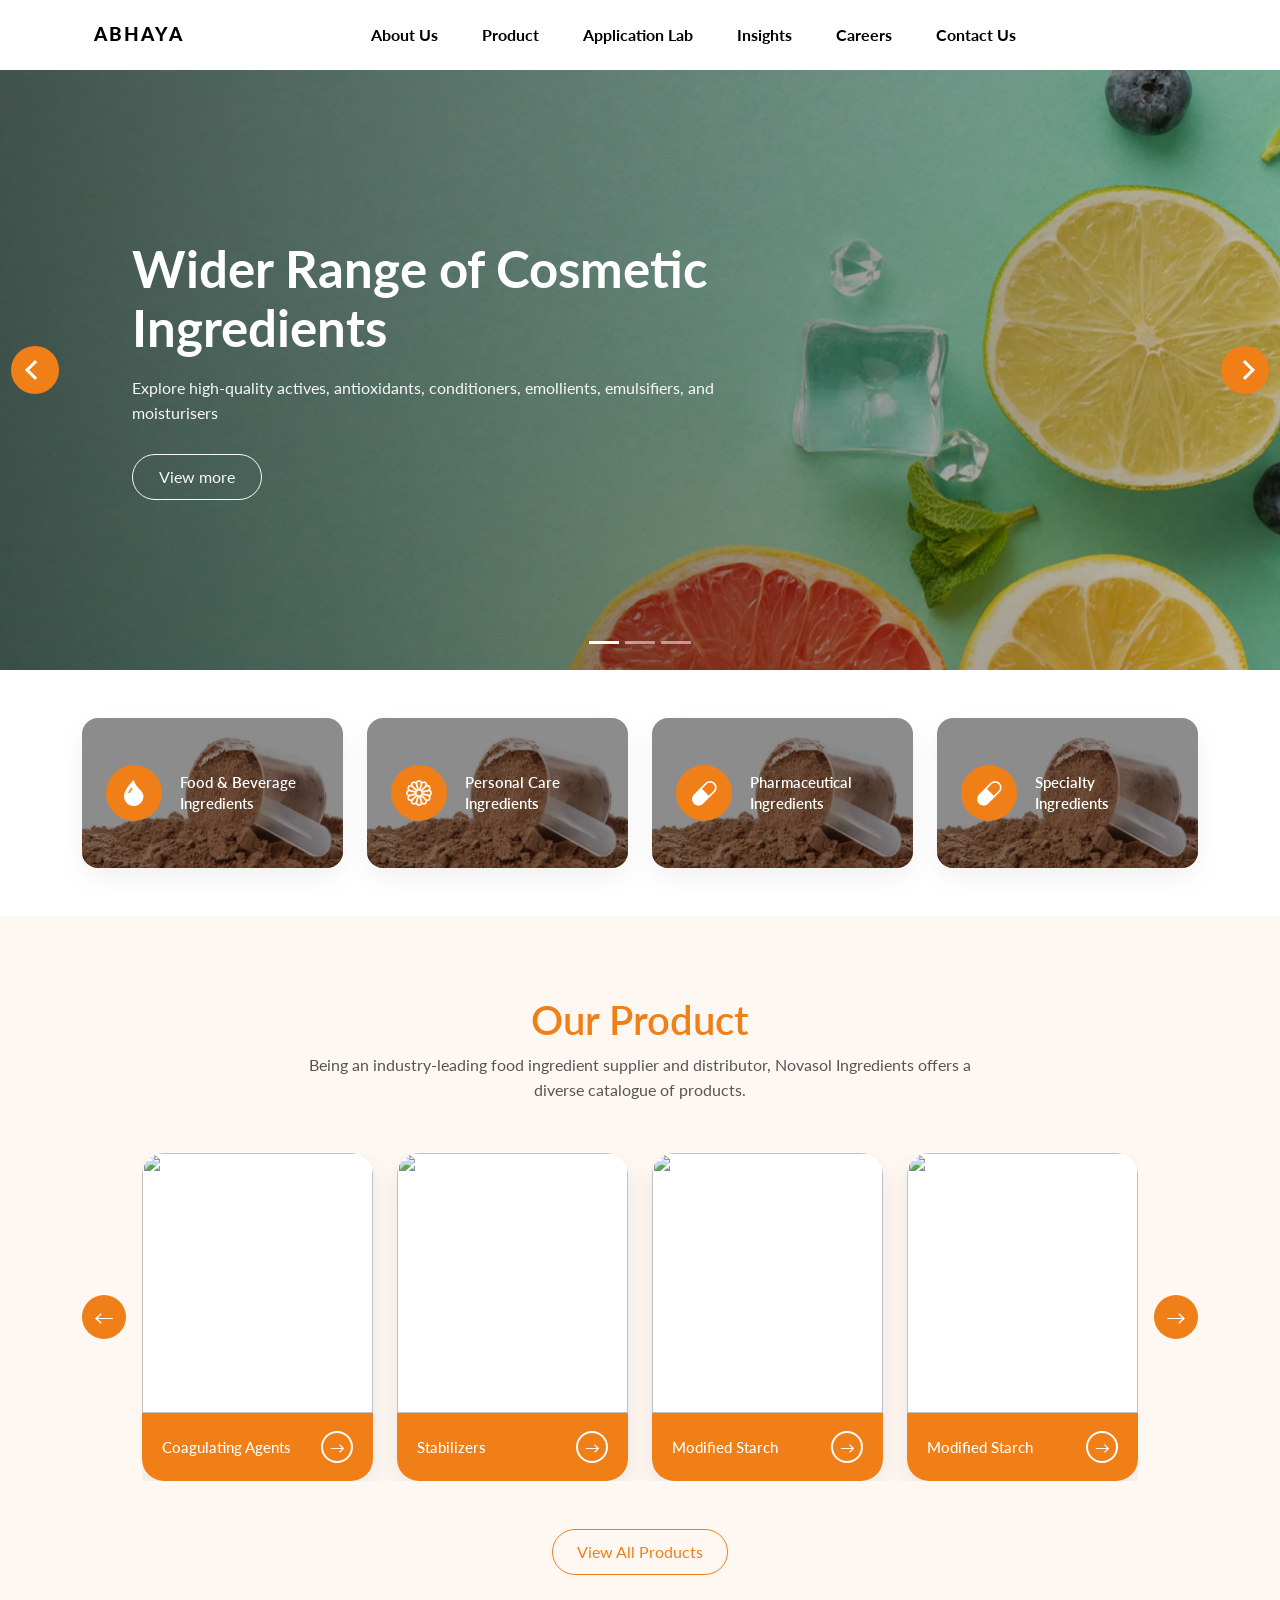
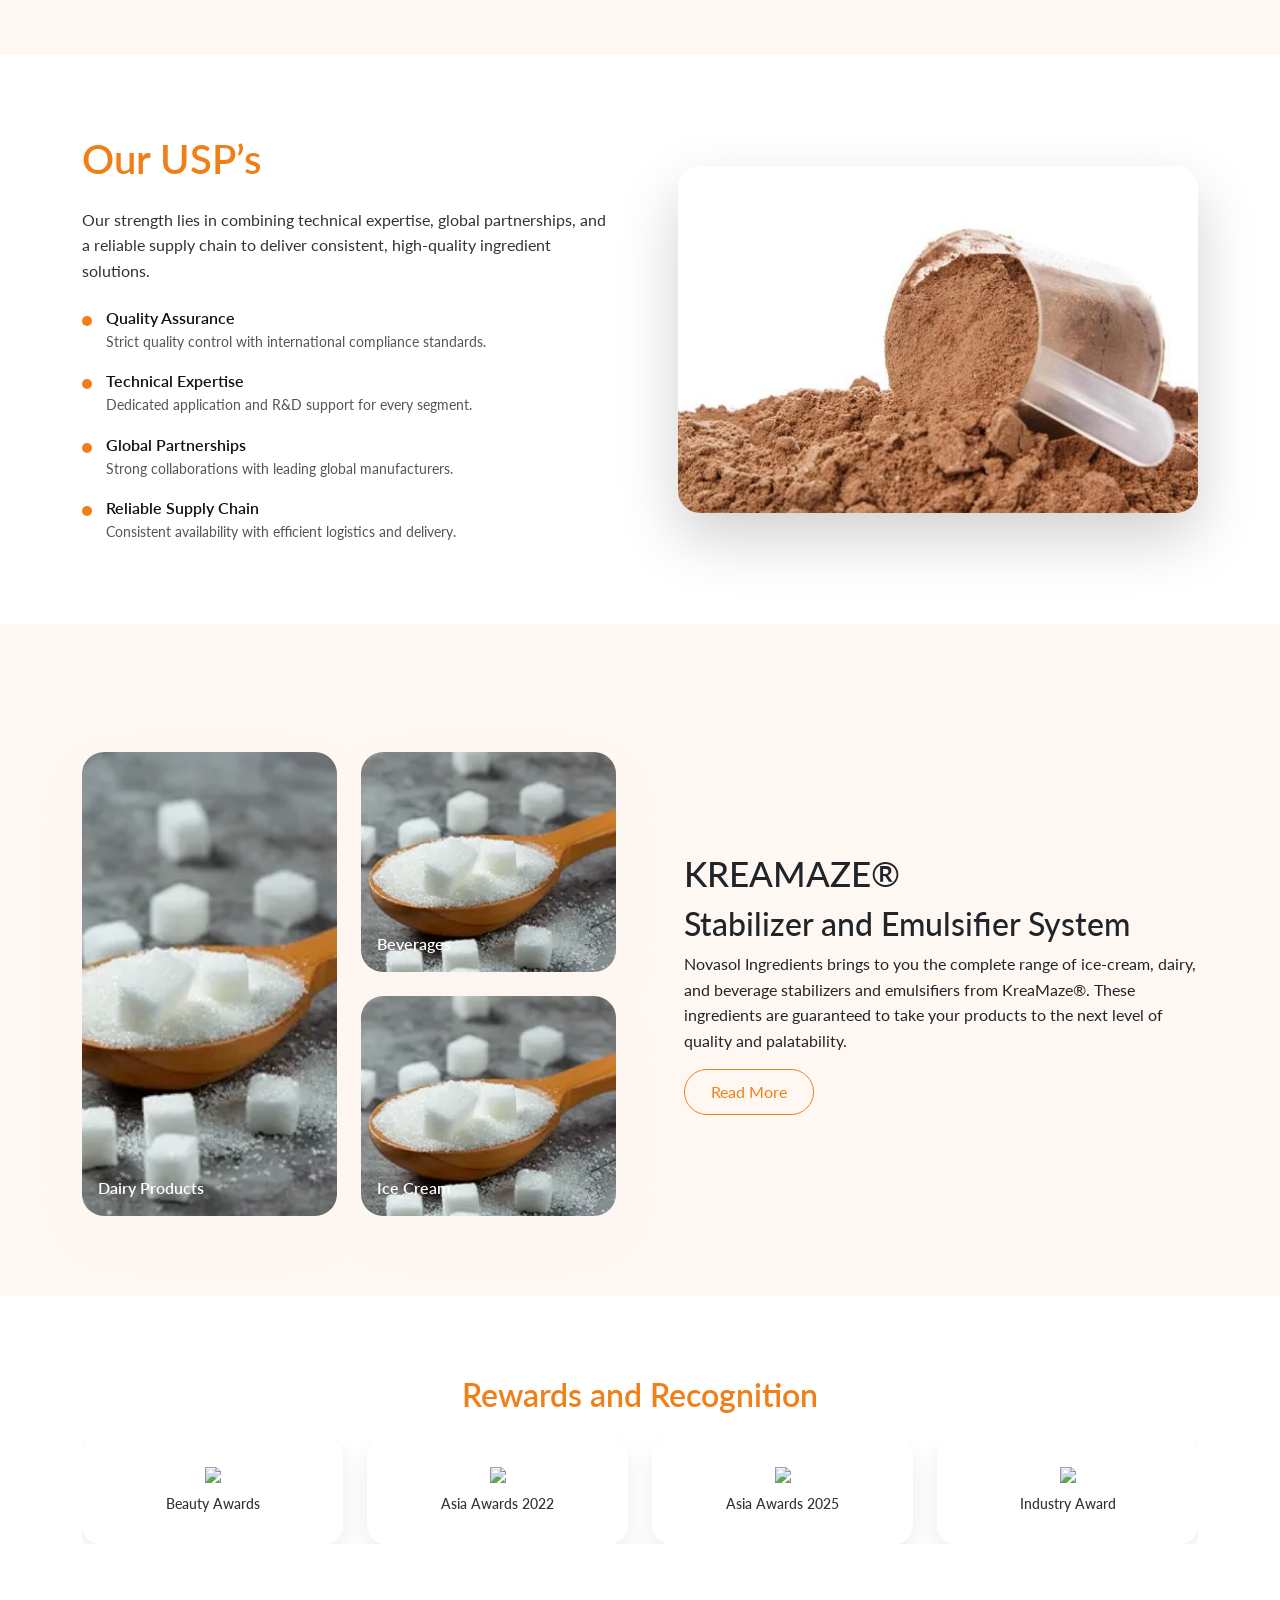
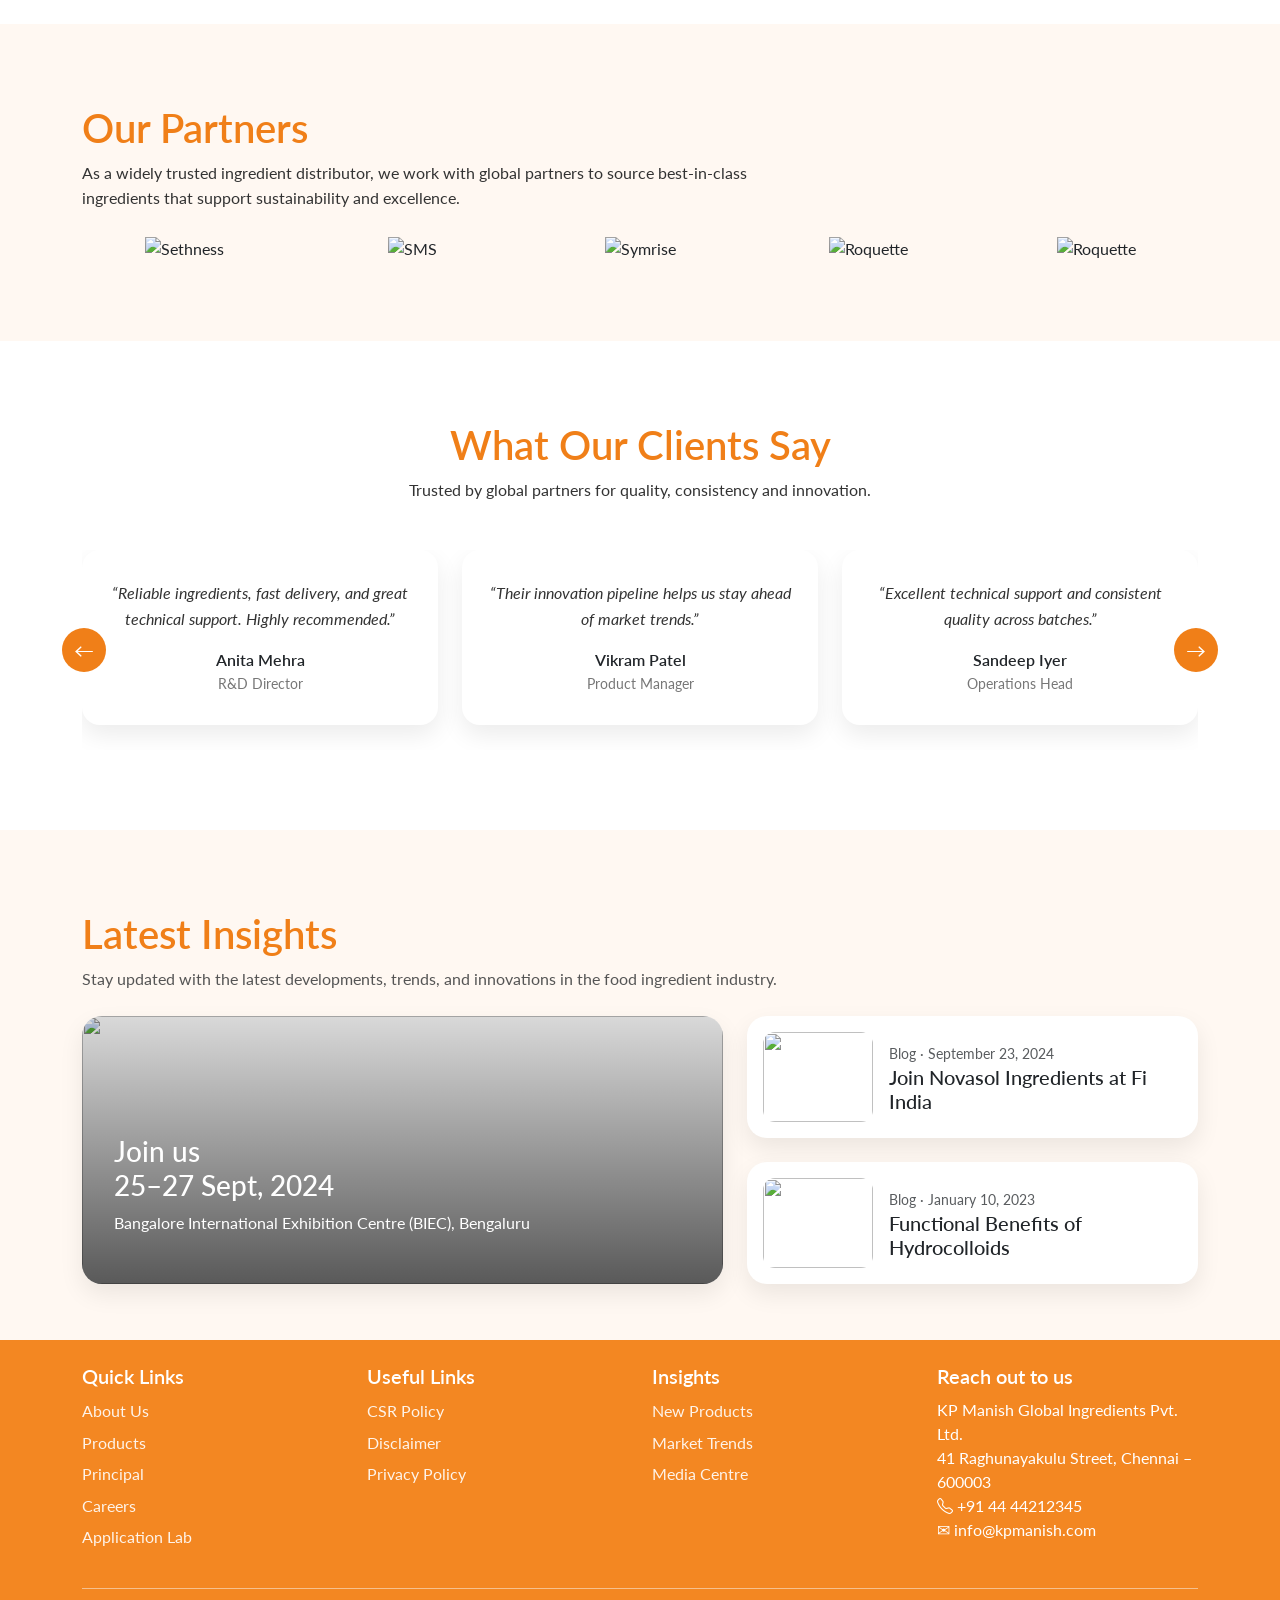
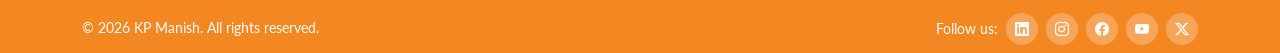
==== commit e859276a: "add" ====
--- a/Aman_eyepress/ABHAYA/index.html
+++ b/Aman_eyepress/ABHAYA/index.html
@@ -18,7 +18,7 @@
 
 <body>
   <!--======navbar -->
-  <nav class="navbar navbar-expand-lg navbar-light fixed-top main-nav">
+  <nav class="navbar navbar-expand-lg navbar-light sticky-top main-nav">
     <div class="container nav-mobile px-4">
 
       <a class="navbar-brand" href="#">
@@ -732,7 +732,12 @@
   <!-- Product Swiper -->
   <link rel="stylesheet" href="https://cdn.jsdelivr.net/npm/swiper@10/swiper-bundle.min.css">
   <script src="https://cdn.jsdelivr.net/npm/swiper@10/swiper-bundle.min.js"></script>
-
+  <script>
+    window.addEventListener("scroll", function () {
+      const nav = document.querySelector(".main-nav");
+      nav.classList.toggle("stuck", window.scrollY > 10);
+    });
+  </script>
   <script>
     var swiper = new Swiper(".product-swiper", {
       slidesPerView: 4,
--- a/Aman_eyepress/ABHAYA/style.css
+++ b/Aman_eyepress/ABHAYA/style.css
@@ -95,6 +95,10 @@
     background: #fff;
     backdrop-filter: blur(10px);
     padding: 14px 0;
+  }
+
+  .main-nav.stuck {
+    box-shadow: 0 4px 18px rgba(0,0,0,0.08);
   }
 
   .navbar-brand {
@@ -1358,4 +1362,19 @@
       width: 100%;
       height: 180px;
     }
-  }+  }
+
+
+  /* new page product catgory page css start here  */
+
+  .category-icon {
+    width: 120px;
+    height: 120px;
+    border-radius: 50%;
+    background: #000;
+    color: #fff;
+    font-size: 48px;
+    display: flex;
+    align-items: center;
+    justify-content: center;
+  }
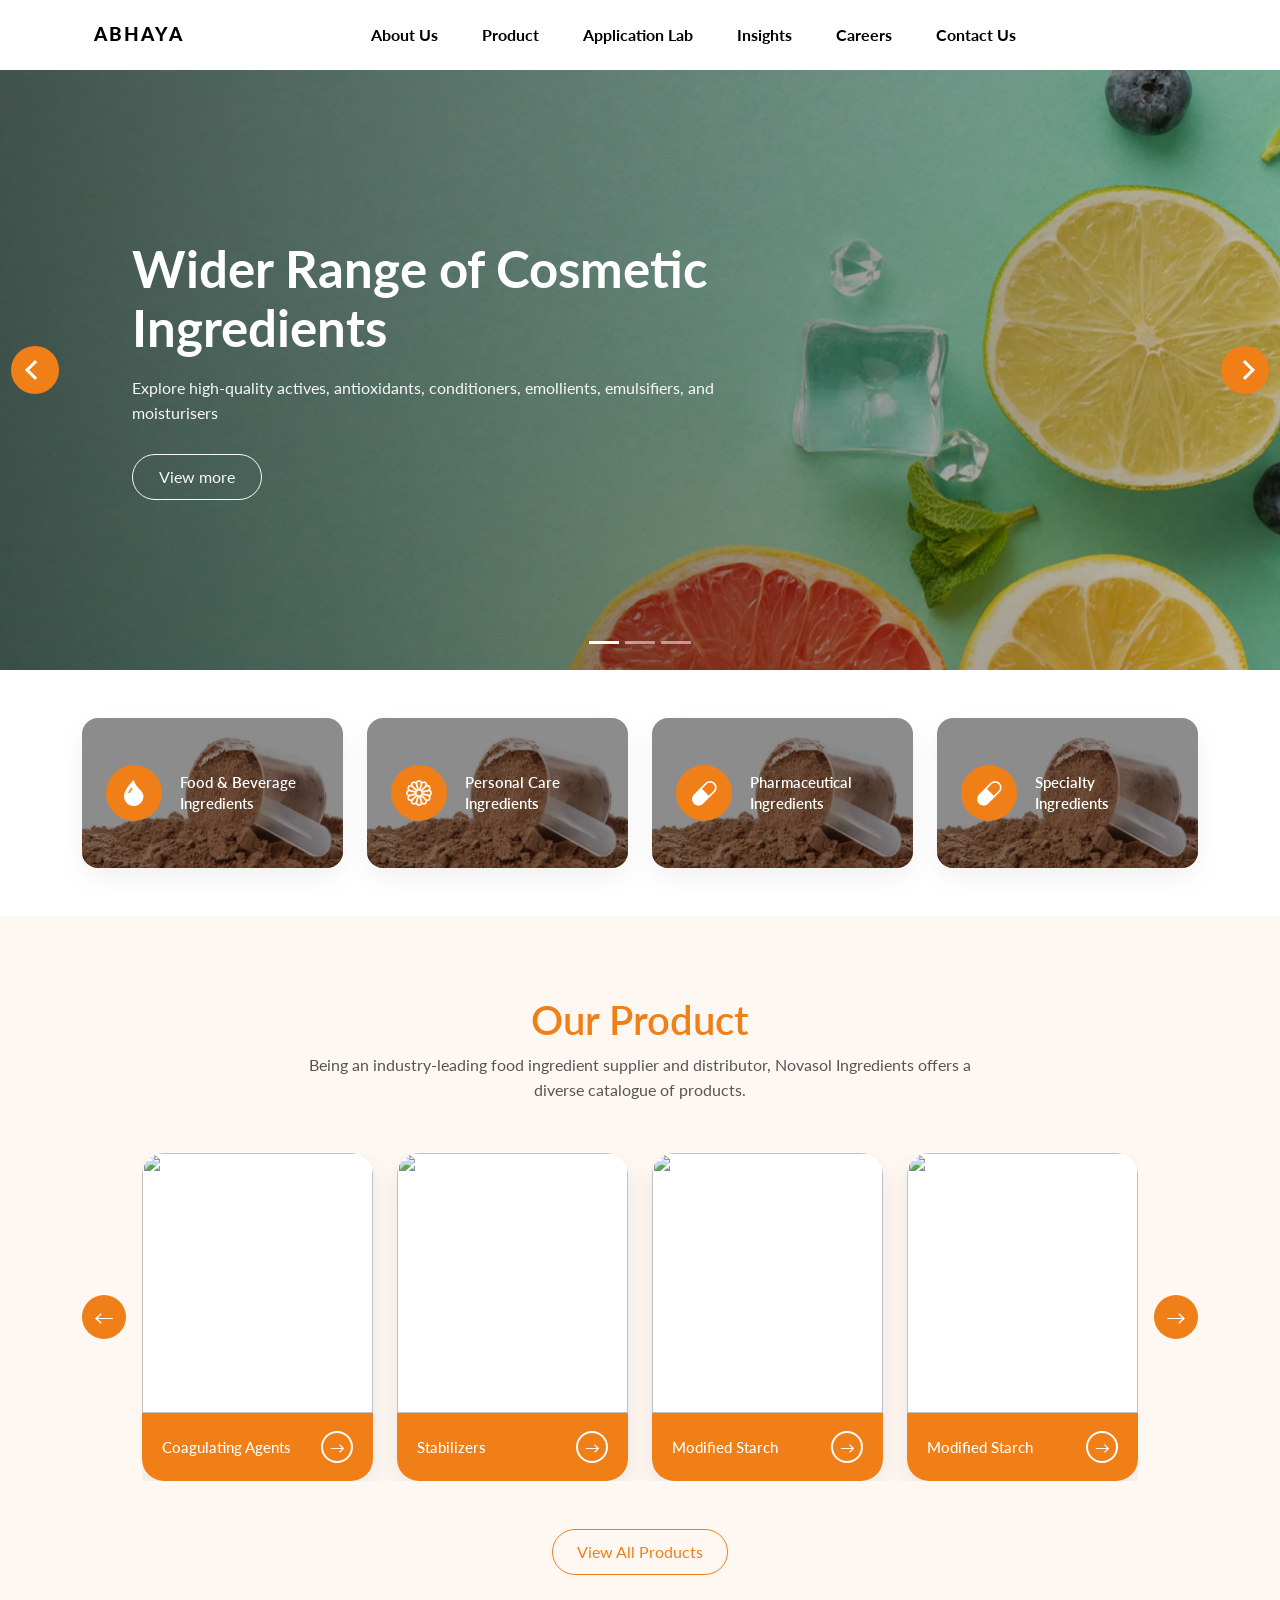
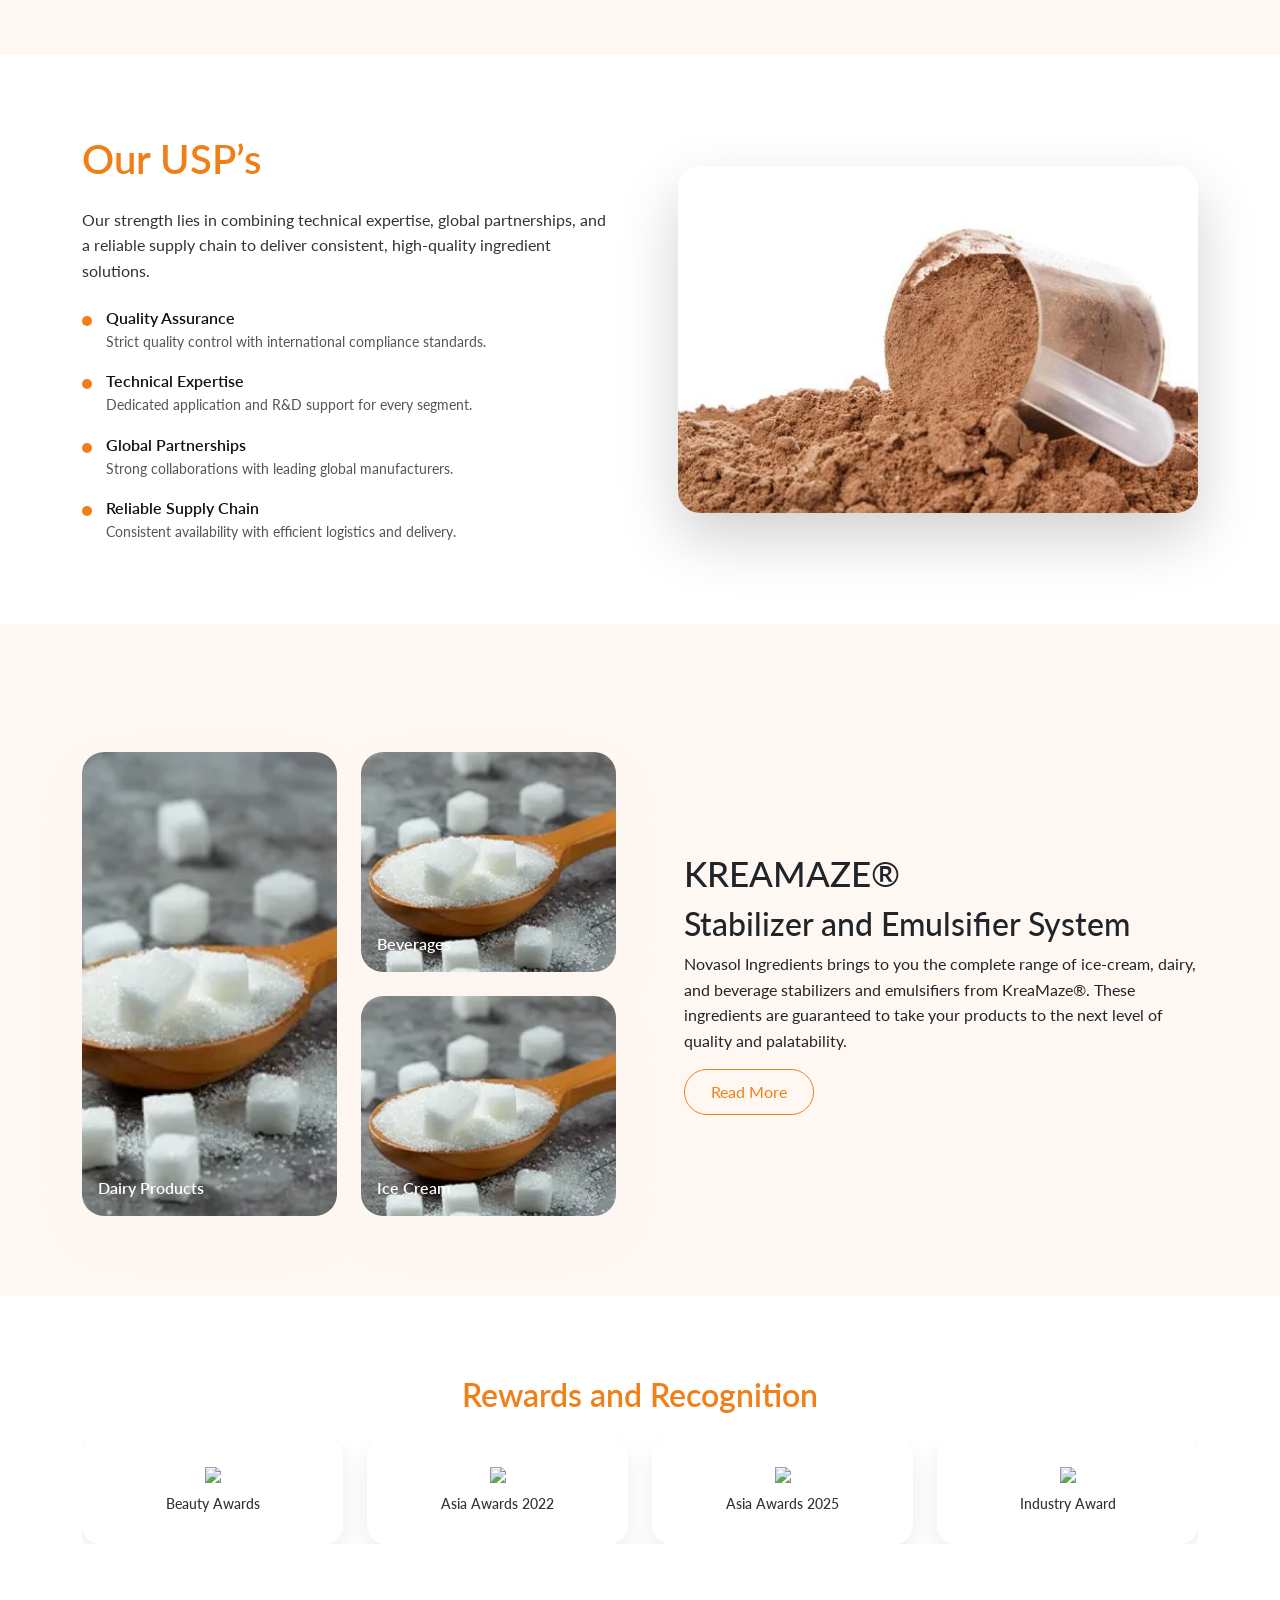
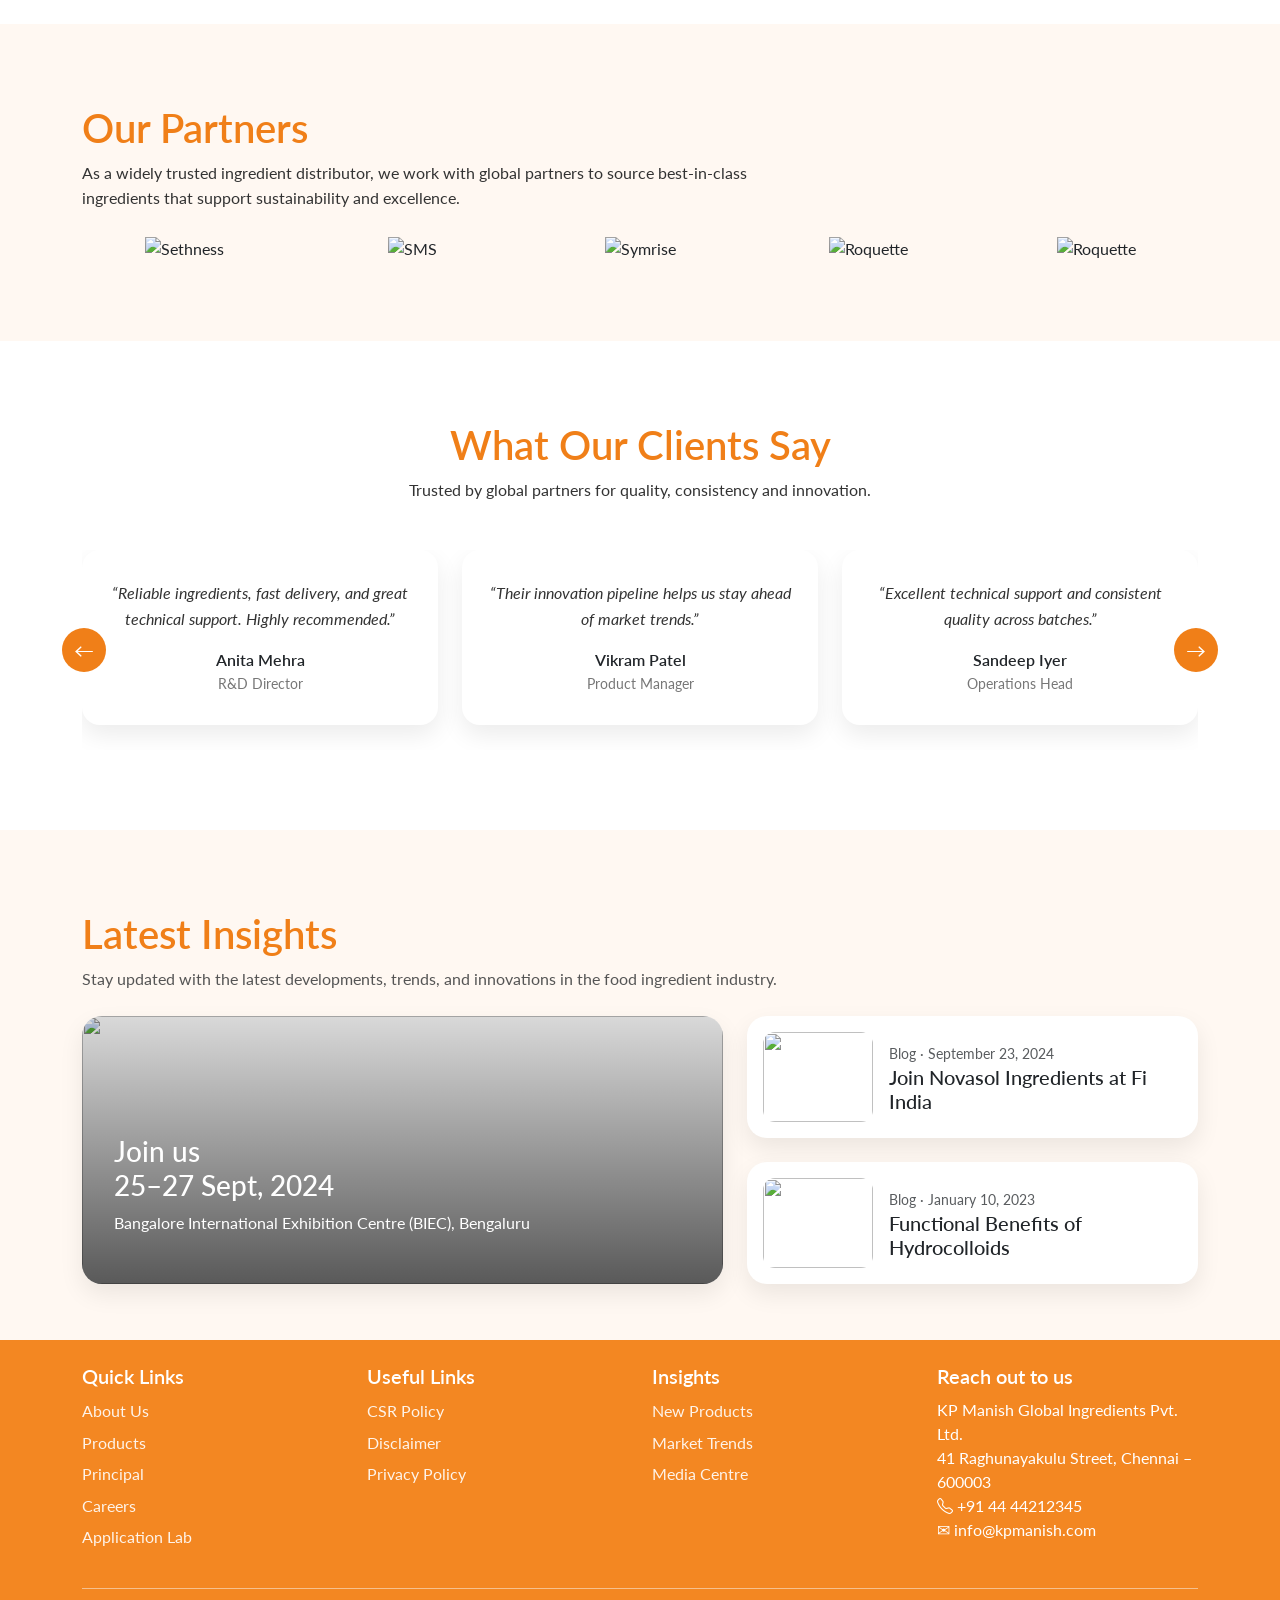
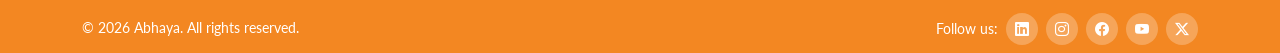
==== commit 9a9eb7dc: "add" ====
--- a/Aman_eyepress/ABHAYA/index.html
+++ b/Aman_eyepress/ABHAYA/index.html
@@ -704,9 +704,10 @@
       <hr class="border-light opacity-50">
 
       <!-- Bottom -->
-     <div class="d-flex flex-column flex-md-row justify-content-between align-items-center gap-3 text-white text-center text-md-start">
-
-        <p class="mb-0 text-white small">© 2026 KP Manish. All rights reserved.</p>
+      <div
+        class="d-flex flex-column flex-md-row justify-content-between align-items-center gap-3 text-white text-center text-md-start">
+
+        <p class="mb-0 text-white small">© 2026 Abhaya. All rights reserved.</p>
 
         <div class="d-flex align-items-center justify-content-center gap-2 py-2">
           <span class="small text-white">Follow us:</span>
--- a/Aman_eyepress/ABHAYA/style.css
+++ b/Aman_eyepress/ABHAYA/style.css
@@ -1366,7 +1366,6 @@
 
 
   /* new page product catgory page css start here  */
-
   .category-icon {
     width: 120px;
     height: 120px;
@@ -1378,3 +1377,84 @@
     align-items: center;
     justify-content: center;
   }
+
+  /* ====product page css */
+  .product-listing {
+    background: #ffff;
+    padding: 80px 0;
+  }
+
+  aside {
+    background: #fff;
+  }
+
+  .card h5 {
+    font-weight: 600;
+  }
+
+  .brand-check .form-check-input {
+    border: 2px solid var(--brand-orange);
+    cursor: pointer;
+  }
+
+  .brand-check .form-check-input:checked {
+    background-color: var(--brand-orange);
+    border-color: var(--brand-orange);
+  }
+
+  .brand-check .form-check-input:focus {
+    box-shadow: 0 0 0 0.15rem rgba(240,127,24,.25);
+  }
+
+  /* ========product details page */
+  .category-hero-product {
+    background: url("https://images.unsplash.com/photo-1504674900247-0877df9cc836") center/cover no-repeat;
+    position: relative;
+  }
+
+  .category-hero-overlay {
+    background: rgba(0,0,0,0.55); /* dark overlay for readability */
+  }
+
+  .content-section {
+    background: #fff;
+    padding: 80px 0;
+  }
+
+  /* Base button */
+  .accordion-button {
+    color: #111;
+    font-weight: 500;
+    background: #fff;
+  }
+
+  /* Active (opened) */
+  .accordion-button:not(.collapsed) {
+    background: #f07f18;
+    color: #fff;
+    box-shadow: none;
+  }
+
+  /* Remove blue focus */
+  .accordion-button:focus {
+    box-shadow: none;
+    border-color: #f07f18;
+  }
+
+  /* Remove blue active */
+  .accordion-button:active {
+    background: #f07f18;
+    color: #fff;
+  }
+
+  /* Remove blue outline completely */
+  .accordion-button::after {
+    filter: invert(1);
+  }
+
+  /* Optional: nicer border */
+  .accordion-item {
+    border: 1px solid rgba(0,0,0,0.08);
+    border-radius: 12px;
+    overflow: hidden;
+  }
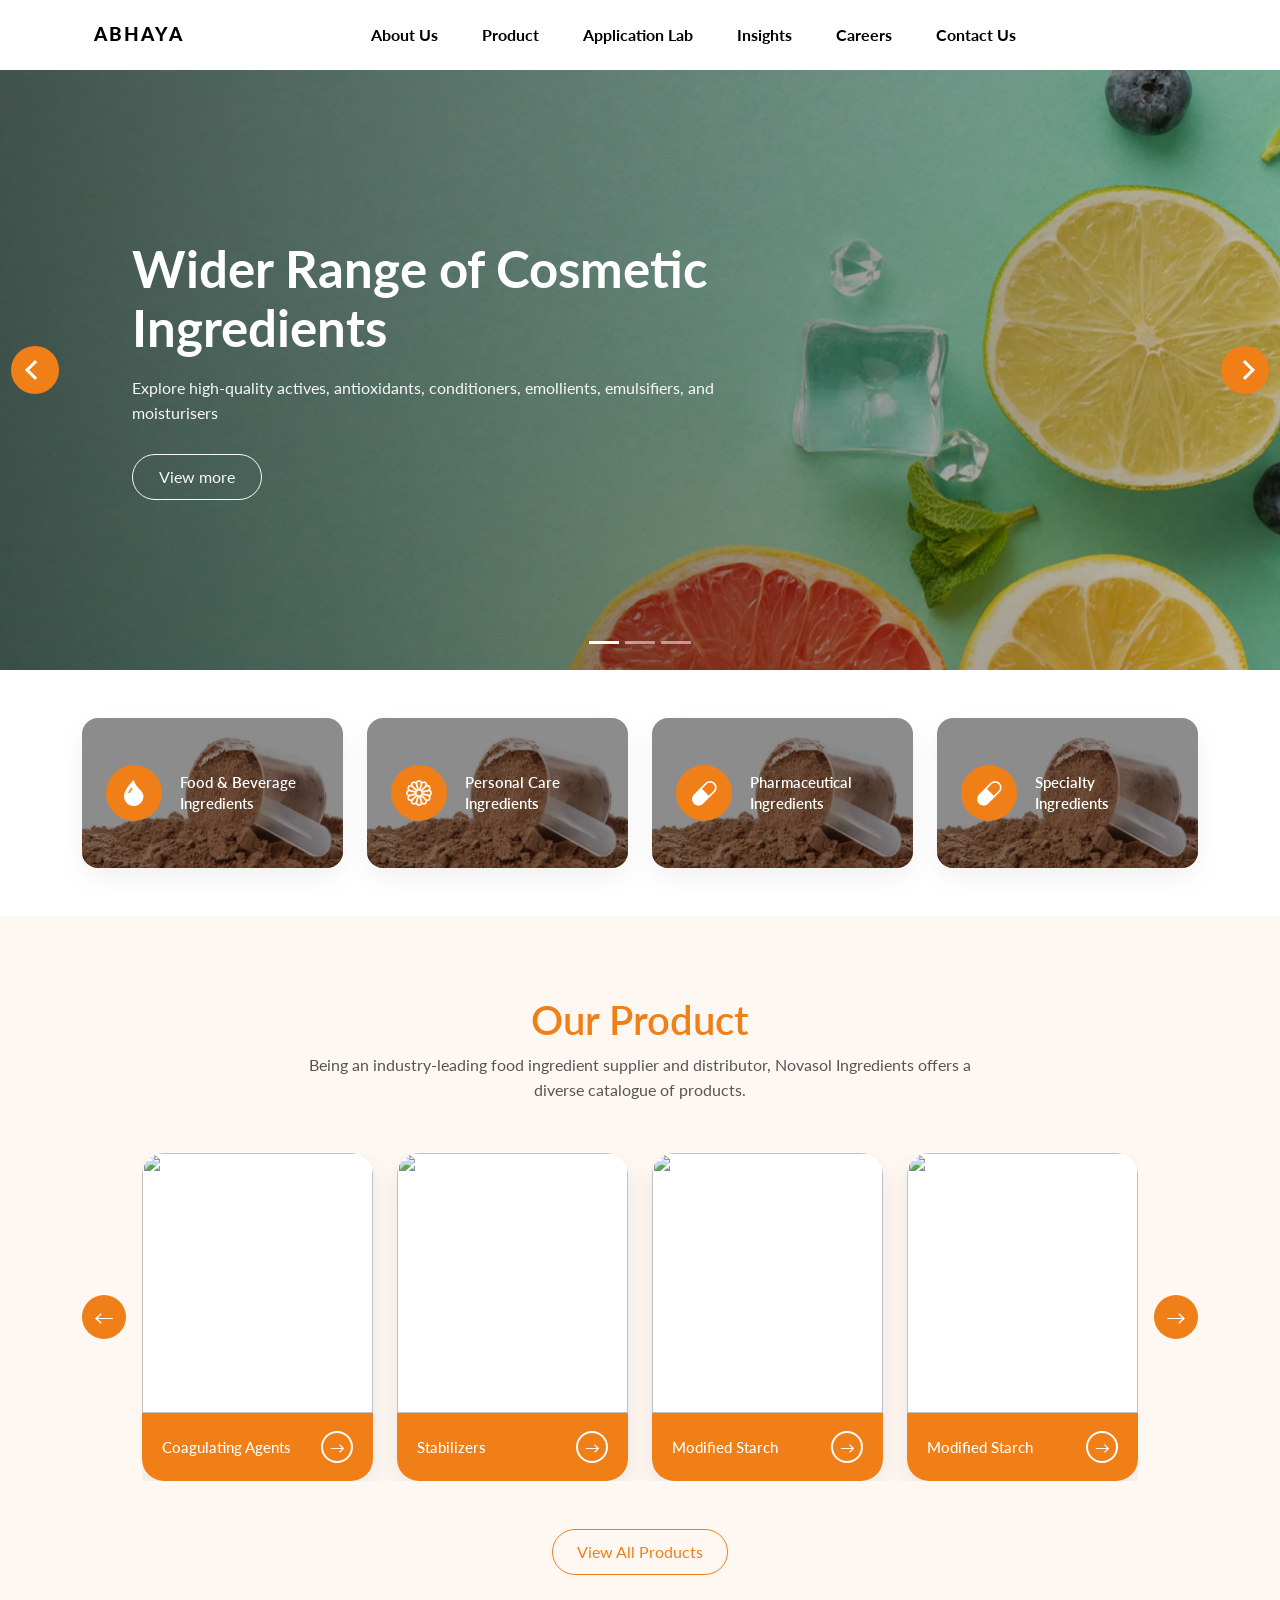
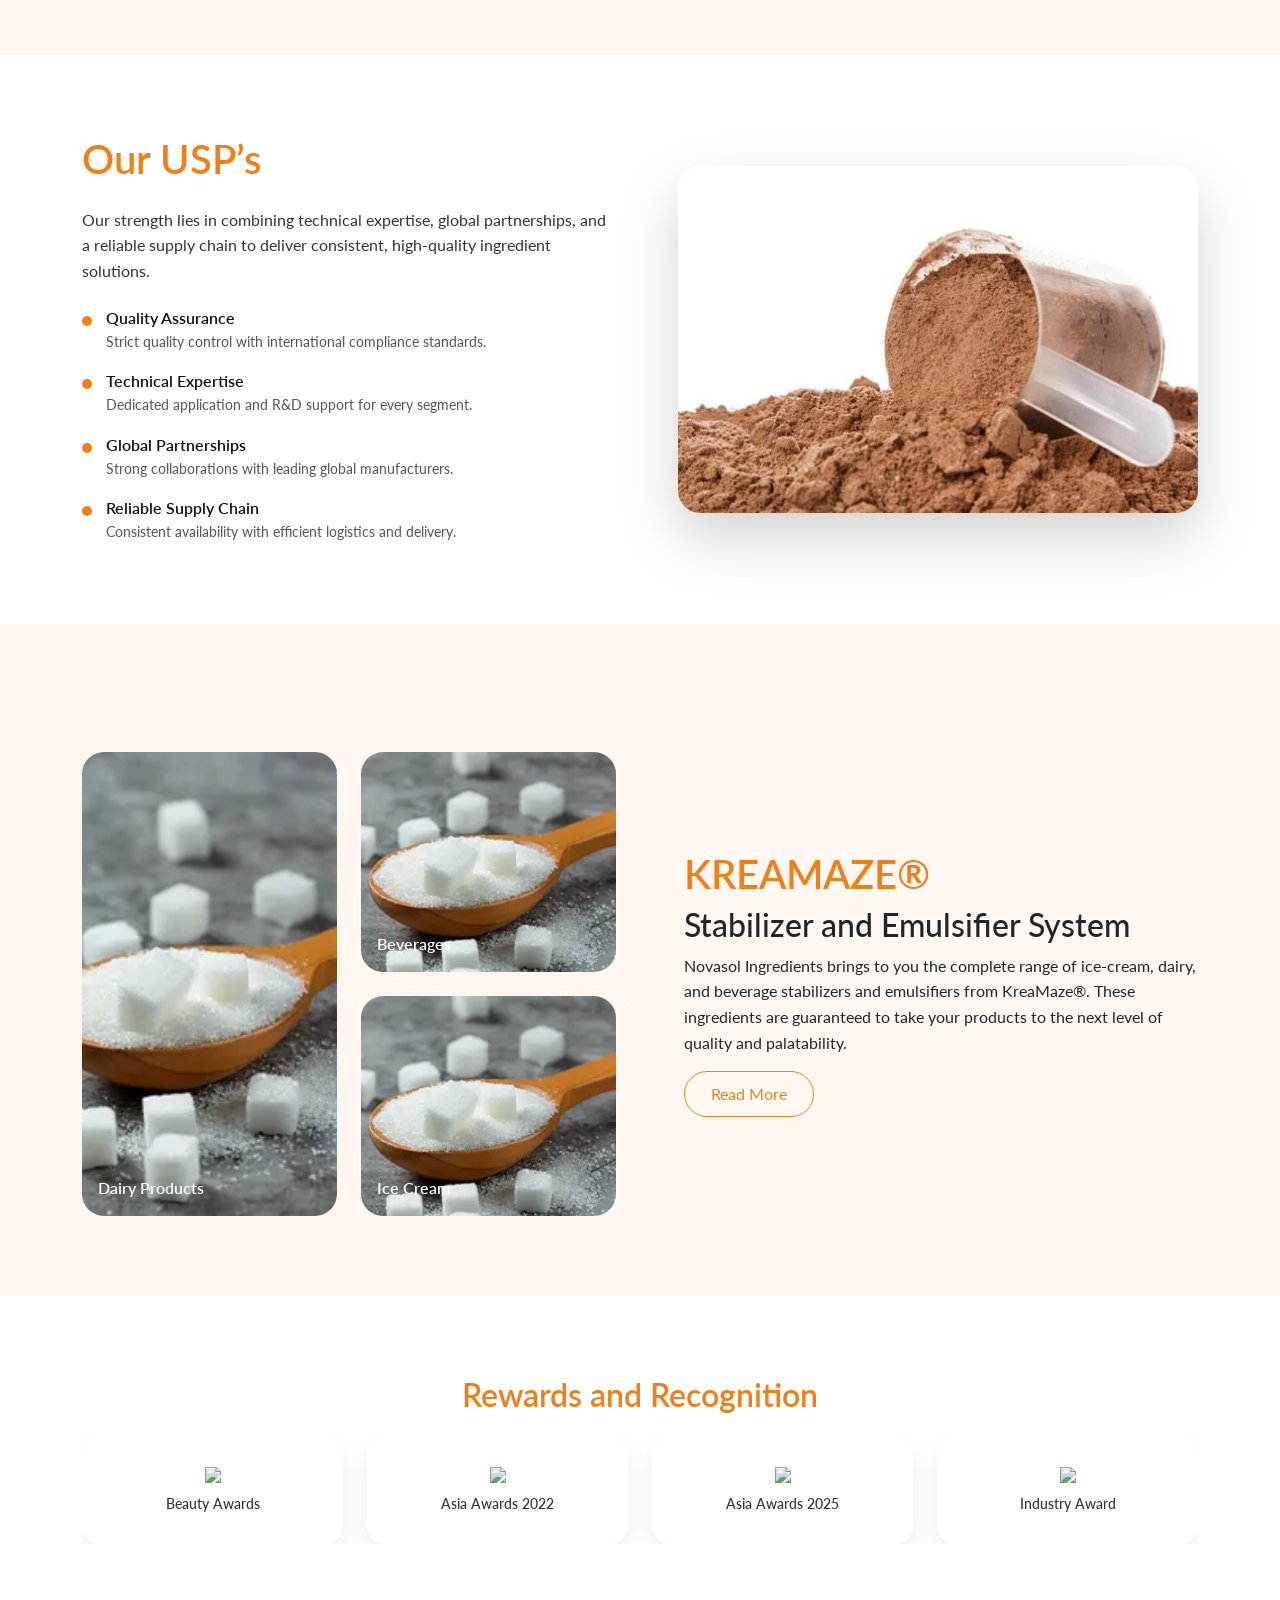
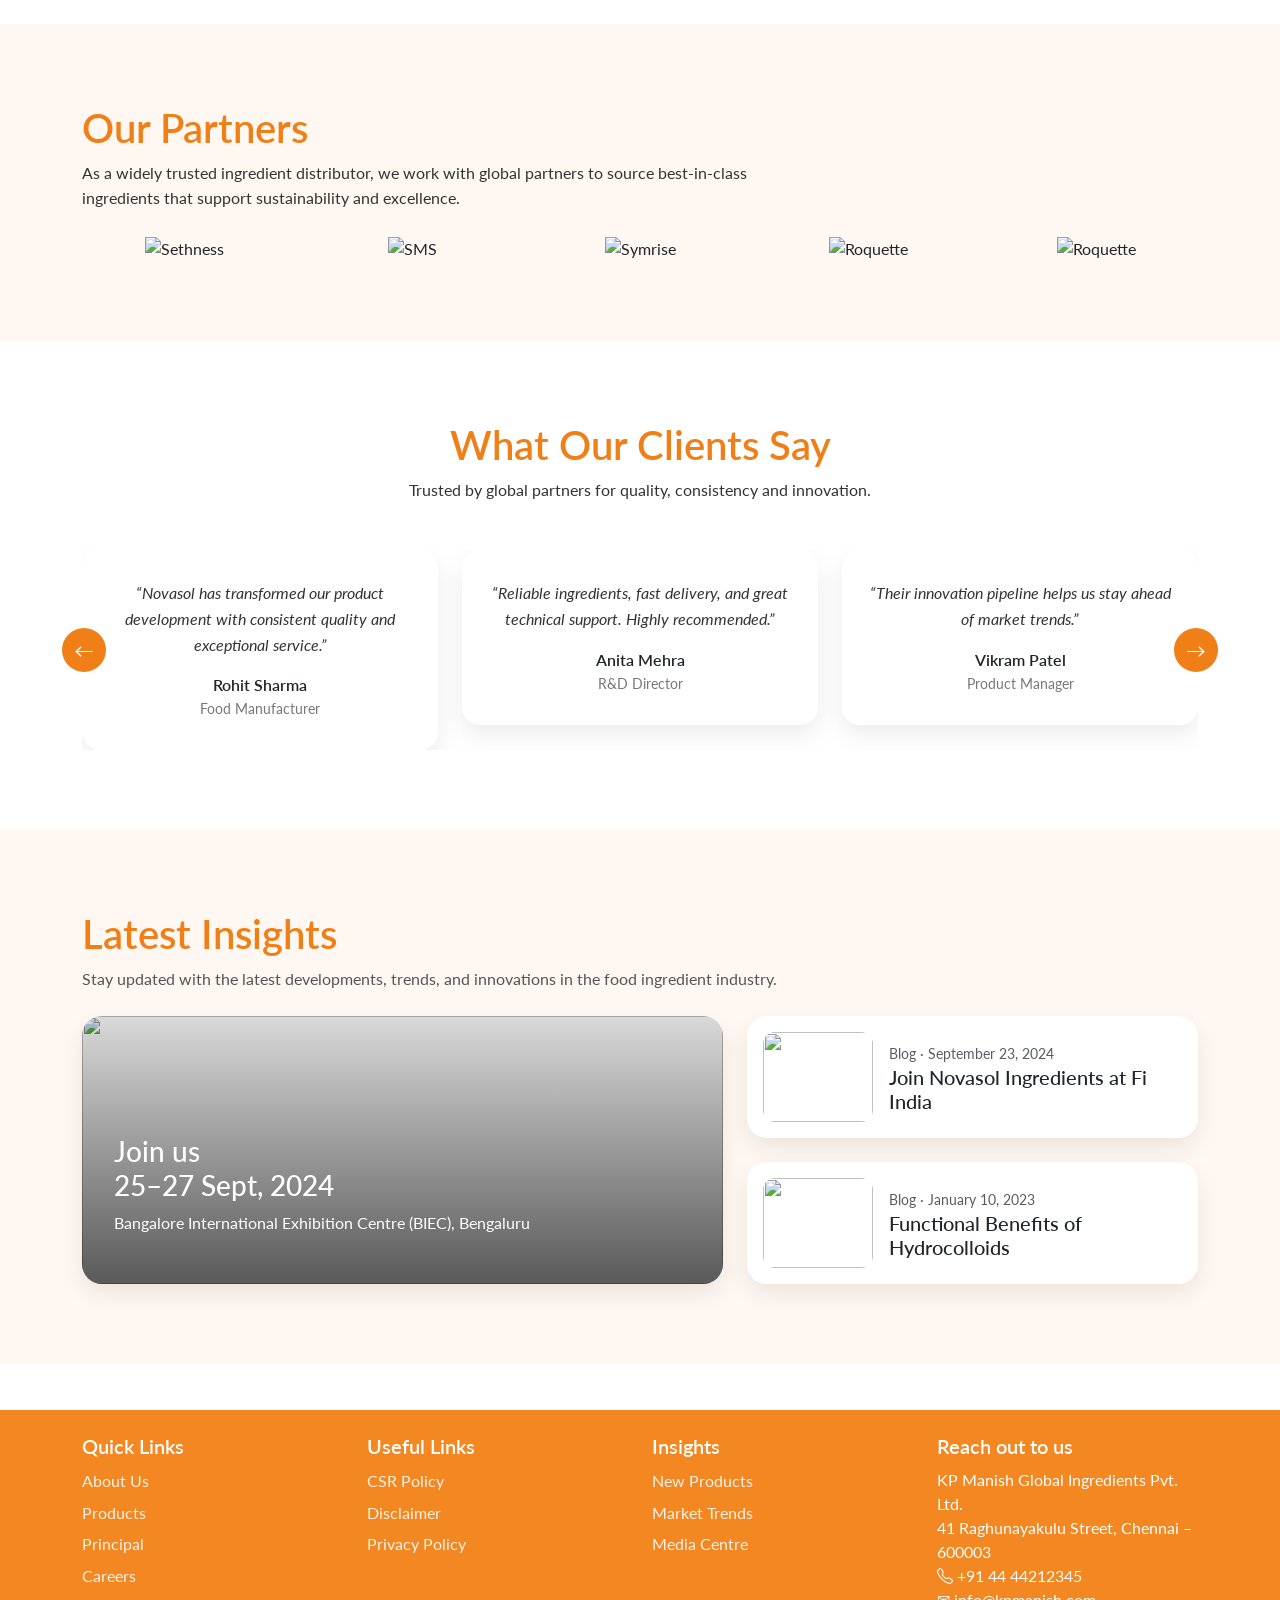
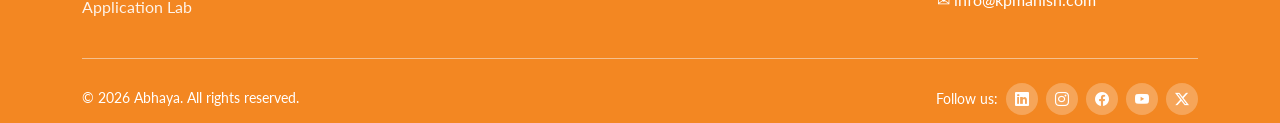
==== commit ff3104dd: "add" ====
--- a/Aman_eyepress/ABHAYA/index.html
+++ b/Aman_eyepress/ABHAYA/index.html
@@ -399,7 +399,7 @@
           <!-- RIGHT : CONTENT -->
           <div class="col-lg-6">
             <div class="solutions-content">
-              <h3 class="brand-title">KREAMAZE®</h3>
+              <h3 class="section-heading">KREAMAZE®</h3>
               <h2>Stabilizer and Emulsifier System</h2>
               <p class="text-dark">
                 Novasol Ingredients brings to you the complete range of ice-cream,
--- a/Aman_eyepress/ABHAYA/style.css
+++ b/Aman_eyepress/ABHAYA/style.css
@@ -98,7 +98,7 @@
   }
 
   .main-nav.stuck {
-    box-shadow: 0 4px 18px rgba(0,0,0,0.08);
+    box-shadow: 0 4px 18px rgba(0, 0, 0, 0.08);
   }
 
   .navbar-brand {
@@ -184,7 +184,7 @@
     border: 1px solid var(--brand-orange) !important;
   }
 
-  .nav-mobile{
+  .nav-mobile {
     background-color: #fff;
   }
 
@@ -1136,6 +1136,7 @@
 
   .main-footer {
     background: #f38722;
+    margin-top: 70px;
   }
 
   .footer-title {
@@ -1290,10 +1291,11 @@
 
 
   /* =======blogs css home */
-  .blogs-section{
+  .blogs-section {
     padding: 80px 0;
     background-color: #fff8f2;
   }
+
   .blogs-title {
     font-size: 2.2rem;
   }
@@ -1403,17 +1405,21 @@
   }
 
   .brand-check .form-check-input:focus {
-    box-shadow: 0 0 0 0.15rem rgba(240,127,24,.25);
+    box-shadow: 0 0 0 0.15rem rgba(240, 127, 24, .25);
   }
 
   /* ========product details page */
+  .category-hero{
+    background-color: #fff8f2;
+  }
   .category-hero-product {
     background: url("https://images.unsplash.com/photo-1504674900247-0877df9cc836") center/cover no-repeat;
     position: relative;
   }
 
   .category-hero-overlay {
-    background: rgba(0,0,0,0.55); /* dark overlay for readability */
+    background: rgba(0, 0, 0, 0.55);
+    /* dark overlay for readability */
   }
 
   .content-section {
@@ -1454,7 +1460,1101 @@
 
   /* Optional: nicer border */
   .accordion-item {
-    border: 1px solid rgba(0,0,0,0.08);
+    border: 1px solid rgba(0, 0, 0, 0.08);
     border-radius: 12px;
     overflow: hidden;
   }
+
+
+  /* ======== aditiya contact us page css=========== */
+  .collab-section {
+    padding: 80px 0;
+    background: #ffffff;
+    text-align: center;
+  }
+
+  .collab-container {
+    max-width: 1300px;
+    margin: auto;
+  }
+
+  /* DESCRIPTION */
+  .collab-desc {
+    max-width: 720px;
+    margin: 0 auto 22px;
+    font-size: 15px;
+    color: #333;
+    line-height: 1.6;
+  }
+
+  /* CALL */
+  .collab-call {
+    font-size: 15px;
+    margin-bottom: 60px;
+    color: #111;
+  }
+
+  .collab-call span {
+    margin-left: 6px;
+    color: #111;
+    font-weight: 500;
+  }
+
+  .collab-call i {
+    color: #ff8a00;
+    margin-right: 6px;
+  }
+
+  /* ================= CARDS ================= */
+  .collab-cards {
+    display: grid;
+    grid-template-columns: repeat(3, 1fr);
+    gap: 30px;
+  }
+
+  .collab-card {
+    border: 1px solid #e5e5e5;
+    padding: 40px 30px;
+    background: #fff;
+    transition: .35s ease;
+  }
+
+  .collab-card:hover {
+    box-shadow: 0 20px 50px rgba(0, 0, 0, .08);
+    transform: translateY(-6px);
+  }
+
+  /* ICON */
+  .card-icon {
+    font-size: 44px;
+    color: #ff8020;
+    margin-bottom: 14px;
+  }
+
+  /* CARD TITLE */
+  .collab-card h4 {
+    font-size: 22px;
+    color: #ff8020;
+    margin-bottom: 12px;
+    font-weight: 500;
+  }
+
+  /* EMAIL */
+  .collab-card p {
+    font-size: 15px;
+    color: #111;
+    display: flex;
+    justify-content: center;
+    align-items: center;
+    gap: 8px;
+  }
+
+  .collab-card p i {
+    color: #ff8020;
+  }
+
+  /* RESPONSIVE */
+  @media(max-width:900px) {
+    .collab-cards {
+      grid-template-columns: 1fr;
+    }
+
+    .collab-title {
+      font-size: 30px;
+    }
+  }
+
+  section {
+    scroll-margin-top: 80px;
+  }
+
+  .collab-section,
+  .presence-section,
+  .contact-page {
+    position: relative;
+  }
+
+  .collab-section::before,
+  .presence-section::before {
+    content: "";
+    position: absolute;
+    top: 0;
+    left: 50%;
+    transform: translateX(-50%);
+    width: 120px;
+    height: 1px;
+    background: #eee;
+  }
+
+  input:focus,
+  select:focus,
+  textarea:focus {
+    border-bottom-color: #ff8a00;
+  }
+
+  .form-group label {
+    transition: .3s ease;
+  }
+
+  input:focus+label,
+  textarea:focus+label {
+    color: #ff8a00;
+  }
+
+  .collab-card:hover,
+  .office-card:hover {
+    transform: translateY(-6px);
+  }
+
+
+  /* ================= PRESENCE SECTION ================= */
+  .presence-section {
+    background: #ffffff;
+
+  }
+
+  .presence-container {
+    max-width: 1300px;
+    margin: auto;
+    padding-left: 90px;
+    display: grid;
+    grid-template-columns: 1fr 1fr;
+    gap: 80px;
+    align-items: center;
+  }
+
+  .presence-content h2 {
+    color: #ff8020;
+    font-size: 36px;
+    margin-bottom: 16px;
+  }
+
+  .presence-content p {
+    color: #111;
+    max-width: 520px;
+    font-size: 15px;
+    line-height: 1.7;
+  }
+
+  .presence-map {
+    display: flex;
+    justify-content: center;
+  }
+
+  .india-map-svg {
+    width: 100%;
+    max-width: 500px;
+  }
+
+  /* ================= INDIA MAP ================= */
+  .india-map-svg {
+    display: block;
+    margin: 0 auto;
+    width: 520px;
+    max-width: 100%;
+    height: auto;
+  }
+
+  /* Pulse */
+  .pulse circle:nth-child(2) {
+    animation: pulse 2.6s infinite ease-out;
+  }
+
+  .delay-1 circle:nth-child(2) {
+    animation-delay: 0.4s;
+  }
+
+  .delay-2 circle:nth-child(2) {
+    animation-delay: 0.8s;
+  }
+
+  .delay-3 circle:nth-child(2) {
+    animation-delay: 1.2s;
+  }
+
+  .delay-4 circle:nth-child(2) {
+    animation-delay: 1.6s;
+  }
+
+  @keyframes pulse {
+    0% {
+      r: 8;
+      opacity: 0.45;
+    }
+
+    70% {
+      r: 20;
+      opacity: 0;
+    }
+
+    100% {
+      opacity: 0;
+    }
+  }
+
+  /* ================= MAP TOOLTIP ================= */
+  .map-point {
+    cursor: pointer;
+  }
+
+  .tooltip {
+    opacity: 0;
+    pointer-events: none;
+    transition: opacity 0.25s ease;
+  }
+
+  .map-point:hover .tooltip {
+    opacity: 2;
+  }
+
+  .tooltip rect {
+    fill: #fff;
+    /* opacity: 0.92;*/
+  }
+
+  .tooltip-title {
+    fill: #111;
+    font-size: 13px;
+    font-weight: 600;
+  }
+
+  .tooltip-text {
+    fill: #111;
+    font-size: 12px;
+  }
+
+  /* =====================================================
+     PRESENCE SECTION – MOBILE IMPROVEMENT
+  ===================================================== */
+  @media (max-width: 900px) {
+
+    /* Section spacing */
+    .presence-section {
+      padding: 40px 0 20px;
+    }
+
+    /* Stack layout cleanly */
+    .presence-container {
+      grid-template-columns: 1fr;
+      gap: 28px;
+      padding: 0 16px;
+      text-align: center;
+    }
+
+    /* Heading */
+    .presence-content h2 {
+      font-size: 28px;
+      margin-bottom: 12px;
+    }
+
+    /* Description text */
+    .presence-content p {
+      font-size: 14px;
+      line-height: 1.6;
+      max-width: 100%;
+      margin: 0 auto;
+    }
+
+    /* ================= MAP ================= */
+    .presence-map {
+      margin-top: 10px;
+    }
+
+    .india-map-svg {
+      width: 100%;
+      max-width: 320px;
+      /* 👈 key fix */
+      height: auto;
+    }
+
+    /* ================= TOOLTIP ================= */
+    .tooltip {
+      opacity: 1;
+      /* always visible */
+      pointer-events: none;
+    }
+
+    .tooltip rect {
+      rx: 8;
+      ry: 8;
+      fill: #fff;
+    }
+
+    .tooltip-title {
+      font-size: 13px;
+      font-weight: 600;
+    }
+
+    .tooltip-text {
+      font-size: 12px;
+    }
+
+    /* ================= PULSE (CALMER) ================= */
+    .pulse circle:nth-child(2) {
+      animation-duration: 3.6s;
+    }
+
+    @keyframes pulse {
+      0% {
+        r: 6;
+        opacity: .35;
+      }
+
+      70% {
+        r: 14;
+        opacity: 0;
+      }
+
+      100% {
+        opacity: 0;
+      }
+    }
+  }
+
+  /* ================= SMALL MOBILE ================= */
+  @media (max-width: 480px) {
+
+    .presence-content h2 {
+      font-size: 24px;
+    }
+
+    .india-map-svg {
+      max-width: 280px;
+    }
+  }
+
+
+  /* ================= MOBILE OPTIMIZATION ================= */
+  @media(max-width:900px) {
+
+    .india-map-svg {
+      width: 100%;
+      max-width: 360px;
+      /* 👈 keeps map readable */
+    }
+
+    /* Reduce pulse intensity on small screens */
+    .pulse circle:nth-child(2) {
+      animation-duration: 3.2s;
+    }
+
+    @keyframes pulse {
+      0% {
+        r: 6;
+        opacity: .4;
+      }
+
+      70% {
+        r: 14;
+        opacity: 0;
+      }
+
+      100% {
+        opacity: 0;
+      }
+    }
+
+    /* Tooltips: readable & contained */
+    .tooltip {
+      opacity: 1;
+      /* 👈 always visible on touch */
+      pointer-events: auto;
+    }
+
+    .tooltip rect {
+      rx: 6;
+    }
+
+    .tooltip-title {
+      font-size: 12px;
+    }
+
+    .tooltip-text {
+      font-size: 11px;
+    }
+  }
+
+  .contact-page {
+    max-width: 1300px;
+    margin: auto;
+    padding: 80px 0;
+    display: grid;
+    grid-template-columns: 1.1fr 1fr;
+    gap: 60px;
+  }
+
+
+  .info-item {
+    display: flex;
+    gap: 16px;
+    align-items: center;
+    margin-bottom: 22px
+  }
+
+  .info-item i {
+    color: #ff8a00;
+    font-size: 20px
+  }
+
+  /* ===== OFFICE CARDS FIXED ===== */
+  .office-cards {
+    display: flex;
+    gap: 14px;
+    margin-top: 20px;
+  }
+
+  .office-card {
+    position: relative;
+    flex: 0 0 110px;
+    height: 260px;
+    border-radius: 22px;
+    overflow: hidden;
+    cursor: pointer;
+    transition: flex .55s ease, box-shadow .55s ease;
+  }
+
+  .office-card img {
+    width: 100%;
+    height: 100%;
+    object-fit: cover;
+    transition: transform .55s ease;
+  }
+
+  .office-card::after {
+    content: "";
+    position: absolute;
+    inset: 0;
+    background: linear-gradient(to top, rgba(0, 0, 0, .85), rgba(0, 0, 0, .2) 60%);
+  }
+
+  .office-title {
+    position: absolute;
+    bottom: 16px;
+    left: 14px;
+    writing-mode: vertical-rl;
+    transform: rotate(180deg);
+    color: #fff;
+    font-size: 14px;
+    font-weight: 500;
+    transition: opacity .3s ease;
+    z-index: 2;
+  }
+
+  .office-info {
+    position: absolute;
+    bottom: 20px;
+    left: 20px;
+    right: 20px;
+    color: #fff;
+    font-size: 13px;
+    line-height: 1.5;
+    opacity: 0;
+    transform: translateY(20px);
+    transition: all .45s ease;
+    z-index: 2;
+  }
+
+  /* 👉 PROPER EXPAND LOGIC */
+  .office-card:hover {
+    flex: 0 0 340px;
+    box-shadow: 0 25px 50px rgba(0, 0, 0, .35);
+  }
+
+  .office-card:hover img {
+    transform: scale(1.1);
+  }
+
+  .office-card:hover .office-info {
+    opacity: 1;
+    transform: translateY(0);
+  }
+
+  .office-card:hover .office-title {
+    opacity: 0;
+  }
+
+  /* FORM */
+  .contact-form {
+    background: #f8dacd;
+    ;
+    border-radius: 26px;
+    padding: 45px 50px;
+  }
+
+  .form-grid {
+    display: grid;
+    grid-template-columns: 1fr 1fr;
+    gap: 26px;
+  }
+
+  .form-group {
+    position: relative
+  }
+
+  .form-group.full {
+    grid-column: 1/-1
+  }
+
+  input,
+  select,
+  textarea {
+    width: 100%;
+    border: none;
+    border-bottom: 1px solid #111;
+    background: transparent;
+    padding: 8px 2px;
+    font-size: 14px;
+    outline: none;
+  }
+
+  textarea {
+    height: 80px;
+    resize: none
+  }
+
+  label {
+    position: absolute;
+    top: -16px;
+    font-size: 12px;
+    color: #111
+  }
+
+  /* =====================================================
+       MOBILE VIEW – FINAL UI (MATCHES DESIGN)
+    ===================================================== */
+  @media (max-width: 900px) {
+
+    /* ================= CONTACT PAGE LAYOUT ================= */
+    .contact-page {
+      display: block;
+      padding: 0 14px;
+    }
+
+    /* ================= OFFICE CARDS ================= */
+    .office-cards {
+      display: flex;
+      flex-direction: column;
+      gap: 18px;
+      margin-top: 20px;
+    }
+
+    .office-card {
+      flex: none;
+      width: 100%;
+      height: 180px;
+      border-radius: 18px;
+      box-shadow: 0 10px 30px rgba(0, 0, 0, .15);
+    }
+
+    /* Disable hover behavior completely */
+    .office-card:hover {
+      flex: none;
+      transform: none;
+      box-shadow: 0 10px 30px rgba(0, 0, 0, .15);
+    }
+
+    .office-card img {
+      transform: none;
+    }
+
+    /* Office text layout (like screenshot) */
+    .office-title {
+      writing-mode: horizontal-tb;
+      transform: none;
+      position: absolute;
+      bottom: auto;
+      top: 16px;
+      left: 16px;
+      font-size: 16px;
+      font-weight: 600;
+      opacity: 1;
+    }
+
+    .office-info {
+      opacity: 1;
+      transform: none;
+      font-size: 13px;
+      line-height: 1.5;
+    }
+
+    /* ================= CONTACT FORM ================= */
+    .contact-form {
+      margin-top: 40px;
+      padding: 28px 20px;
+      border-radius: 20px;
+    }
+
+    .contact-form h2 {
+      font-size: 26px;
+      margin-bottom: 22px;
+    }
+
+    /* Single column form */
+    .form-grid {
+      grid-template-columns: 1fr;
+      gap: 22px;
+    }
+
+    /* FLAT INPUT STYLE (NO FLOATING LABELS) */
+    .form-group label {
+      position: static;
+      display: block;
+      font-size: 13px;
+      margin-bottom: 6px;
+      color: #333;
+    }
+
+    input,
+    select,
+    textarea {
+      font-size: 16px;
+      padding: 12px 4px;
+      border-bottom: 1px solid #999;
+    }
+
+    textarea {
+      height: 90px;
+    }
+
+    /* Remove floating label effects */
+    input:focus+label,
+    textarea:focus+label {
+      color: #333;
+    }
+  }
+
+
+  /* ================= aditiya CAREER – JOIN OUR TEAM ================= */
+
+  .career-join-section {
+    padding: 80px 0;
+    background: #fff;
+  }
+  /* .career-join-desc {
+    font-size: 20px;
+    color: #111;
+    line-height: 1.6;
+    margin-bottom: 40px;
+  } */
+
+  /* IMAGE BLOCK */
+  .career-join-image {
+    width: 100%;
+    border-radius: 28px;
+    overflow: hidden;
+  }
+
+  .career-join-image img {
+    width: 100%;
+    height: 520px;
+    object-fit: cover;
+    display: block;
+    border-radius: 28px;
+  }
+
+  /* RESPONSIVE */
+  @media(max-width:900px) {
+    .career-join-section {
+      padding: 60px 0;
+    }
+
+    .career-join-title {
+      font-size: 32px;
+    }
+
+    .career-join-desc {
+      font-size: 16px;
+      margin-bottom: 28px;
+    }
+
+    .career-join-image img {
+      height: 380px;
+    }
+  }
+
+  /* ================= CAREER SEARCH SECTION ================= */
+
+  .career-search-section {
+    padding: 90px 0;
+    background: #fff;
+  }
+
+  .career-search-title {
+    font-size: 36px;
+    font-weight: 700;
+    color: #ff8020;
+    margin-bottom: 18px;
+  }
+
+  .career-search-desc {
+    max-width: 900px;
+    font-size: 15px;
+    color: #333;
+    line-height: 1.7;
+    margin-bottom: 40px;
+  }
+
+  .career-search-desc a {
+    color: #2f3a77;
+    text-decoration: underline;
+  }
+
+  /* SEARCH BAR */
+  .career-search-bar {
+    display: grid;
+    grid-template-columns: 1fr 1fr 1fr auto;
+    gap: 20px;
+    margin-bottom: 70px;
+  }
+
+  .career-search-bar select {
+    height: 54px;
+    border-radius: 10px;
+    border: 1px solid #ccc;
+    padding: 0 16px;
+    font-size: 14px;
+    background: #fff;
+  }
+
+  .search-btn {
+    height: 54px;
+    padding: 0 38px;
+    background: #ff8020;
+    color: #fff;
+    border: none;
+    border-radius: 10px;
+    font-size: 15px;
+    display: flex;
+    align-items: center;
+    gap: 8px;
+    cursor: pointer;
+  }
+
+  /* CURRENT OPENINGS */
+  .career-openings-heading {
+    font-size: 30px;
+    font-weight: 700;
+    margin-bottom: 30px;
+  }
+
+  /* JOB CARD */
+  .career-job-card {
+    display: flex;
+    justify-content: space-between;
+    align-items: center;
+    padding: 26px 30px;
+    border-radius: 28px;
+    border: 1px solid #eaeaea;
+    margin-bottom: 24px;
+    background: #fff;
+  }
+
+  .job-info h4 {
+    font-size: 18px;
+    font-weight: 600;
+    margin-bottom: 10px;
+  }
+
+  .job-meta {
+    display: flex;
+    gap: 20px;
+    font-size: 14px;
+    color: #777;
+  }
+
+  .job-meta i {
+    color: #ff8a00;
+    margin-right: 6px;
+  }
+
+  /* PLUS BUTTON */
+  .job-expand {
+    width: 44px;
+    height: 44px;
+    border-radius: 50%;
+    border: 1px solid #aaa;
+    background: #fff;
+    font-size: 24px;
+    cursor: pointer;
+  }
+
+  /* ================= CAREER PAGE – MOBILE FIX ================= */
+
+  @media (max-width: 900px) {
+
+    /* ===== JOIN OUR TEAM ===== */
+    .career-join-section {
+      padding: 50px 0;
+    }
+
+    .career-join-title {
+      font-size: 30px;
+      line-height: 1.2;
+    }
+
+    .career-join-desc {
+      font-size: 15px;
+      line-height: 1.6;
+      margin-bottom: 24px;
+    }
+
+    .career-join-image {
+      border-radius: 22px;
+    }
+
+    .career-join-image img {
+      height: 320px;
+      border-radius: 22px;
+    }
+
+    /* ===== SEARCH SECTION ===== */
+    .career-search-section {
+      padding: 50px 0;
+    }
+
+    .career-search-title {
+      font-size: 28px;
+    }
+
+    .career-search-desc {
+      font-size: 14px;
+      line-height: 1.6;
+      margin-bottom: 30px;
+    }
+
+    /* STACK SEARCH FIELDS */
+    .career-search-bar {
+      grid-template-columns: 1fr;
+      gap: 14px;
+      margin-bottom: 40px;
+    }
+
+    .career-search-bar select,
+    .search-btn {
+      height: 50px;
+      font-size: 15px;
+      width: 100%;
+    }
+
+    .search-btn {
+      justify-content: center;
+    }
+
+    /* ===== OPENINGS ===== */
+    .career-openings-heading {
+      font-size: 24px;
+      margin-bottom: 22px;
+    }
+
+    /* JOB CARD STACKING */
+    .career-job-card {
+      flex-direction: column;
+      align-items: flex-start;
+      gap: 18px;
+      padding: 22px;
+      border-radius: 22px;
+    }
+
+    .job-info h4 {
+      font-size: 16px;
+    }
+
+    .job-meta {
+      flex-wrap: wrap;
+      gap: 12px;
+      font-size: 13px;
+    }
+
+    /* BUTTON FULL WIDTH */
+    .job-expand {
+      width: 100%;
+      height: 44px;
+      border-radius: 30px;
+      font-size: 20px;
+    }
+  }
+
+  /* ===== SMALL MOBILE (≤480px) ===== */
+  @media (max-width: 480px) {
+
+    .career-join-title {
+      font-size: 26px;
+    }
+
+    .career-join-desc {
+      font-size: 14px;
+    }
+
+    .career-join-image img {
+      height: 260px;
+    }
+
+    .career-search-title {
+      font-size: 24px;
+    }
+
+    .career-openings-heading {
+      font-size: 22px;
+    }
+  }
+
+  /* ================= WHY JOIN SECTION ================= */
+
+  .why-join-section {
+    padding: 80px 0px;
+    background: #fff;
+  }
+
+  .why-join-container {
+    /* max-width: 1200px; */
+    margin: 0 auto;
+    text-align: center;
+  }
+
+  /* TITLE */
+  .why-join-title {
+    font-size: 40px;
+    font-weight: 600;
+    margin-bottom: 20px;
+  }
+
+  .why-join-title span {
+    color: #e98e27;
+  }
+
+  .why-join-title {
+    color: #ff8020;
+  }
+
+  /* DESCRIPTION */
+  .why-join-desc {
+    font-size: 18px;
+    color: #111;
+    max-width: 820px;
+    margin: 0 auto 50px;
+    line-height: 1.6;
+  }
+
+  /* TAG BUTTONS */
+  .why-join-tags {
+    display: flex;
+    flex-wrap: wrap;
+    justify-content: center;
+    gap: 24px;
+  }
+
+  .tag {
+    background: #ff8020;
+    color: #fff;
+    padding: 14px 32px;
+    border-radius: 4px;
+    font-size: 16px;
+    font-weight: 500;
+    min-width: 280px;
+    text-align: center;
+    transition: all 0.3s ease;
+  }
+
+
+  /* RESPONSIVE */
+  @media(max-width: 768px) {
+    .why-join-title {
+      font-size: 32px;
+    }
+
+    .tag {
+      min-width: 100%;
+    }
+  }
+
+  /* ================= BENEFITS SECTION ================= */
+
+  .benefits-section {
+    background: linear-gradient(rgba(241, 224, 214, 0.9),
+        rgba(255, 102, 0, 0.9)),
+      url("https://images.unsplash.com/photo-1556761175-5973dc0f32e7");
+    background-size: cover;
+    background-position: center;
+    padding: 90px 20px;
+    opacity: 0.9;
+  }
+
+  .benefits-container {
+    max-width: 1300px;
+    margin: 0 auto;
+    text-align: center;
+    color: #fff;
+
+  }
+
+  /* TITLE */
+  .benefits-title {
+    font-size: 42px;
+    font-weight: 600;
+    margin-bottom: 15px;
+  }
+
+  /* DESCRIPTION */
+  .benefits-desc {
+    font-size: 18px;
+    max-width: 780px;
+    margin: 0 auto 60px;
+    line-height: 1.6;
+  }
+
+  /* GRID */
+  .benefits-grid {
+    display: flex;
+    align-items: center;
+    justify-content: space-between;
+    gap: 20px;
+    flex-wrap: wrap;
+  }
+
+  /* ITEM */
+  .benefit-item {
+    flex: 1;
+    min-width: 200px;
+    padding: 20px;
+  }
+
+  .benefit-icon {
+    font-size: 36px;
+    margin-bottom: 15px;
+  }
+
+  .benefit-item p {
+    font-size: 16px;
+    line-height: 1.5;
+  }
+
+  /* DIVIDER */
+  .divider {
+    width: 1px;
+    height: 90px;
+    background: rgba(255, 255, 255, 0.5);
+  }
+
+  /* PNG ICON FIX */
+  .benefit-icon img {
+    width: 75px;
+    height: 70px;
+    object-fit: contain;
+    margin-bottom: 15px;
+    /* FORCE WHITE COLOR */
+    filter: brightness(0) invert(1);
+
+  }
+
+
+  /* RESPONSIVE */
+  @media(max-width: 992px) {
+    .benefits-grid {
+      flex-direction: column;
+    }
+
+    .divider {
+      width: 80px;
+      height: 1px;
+    }
+  }
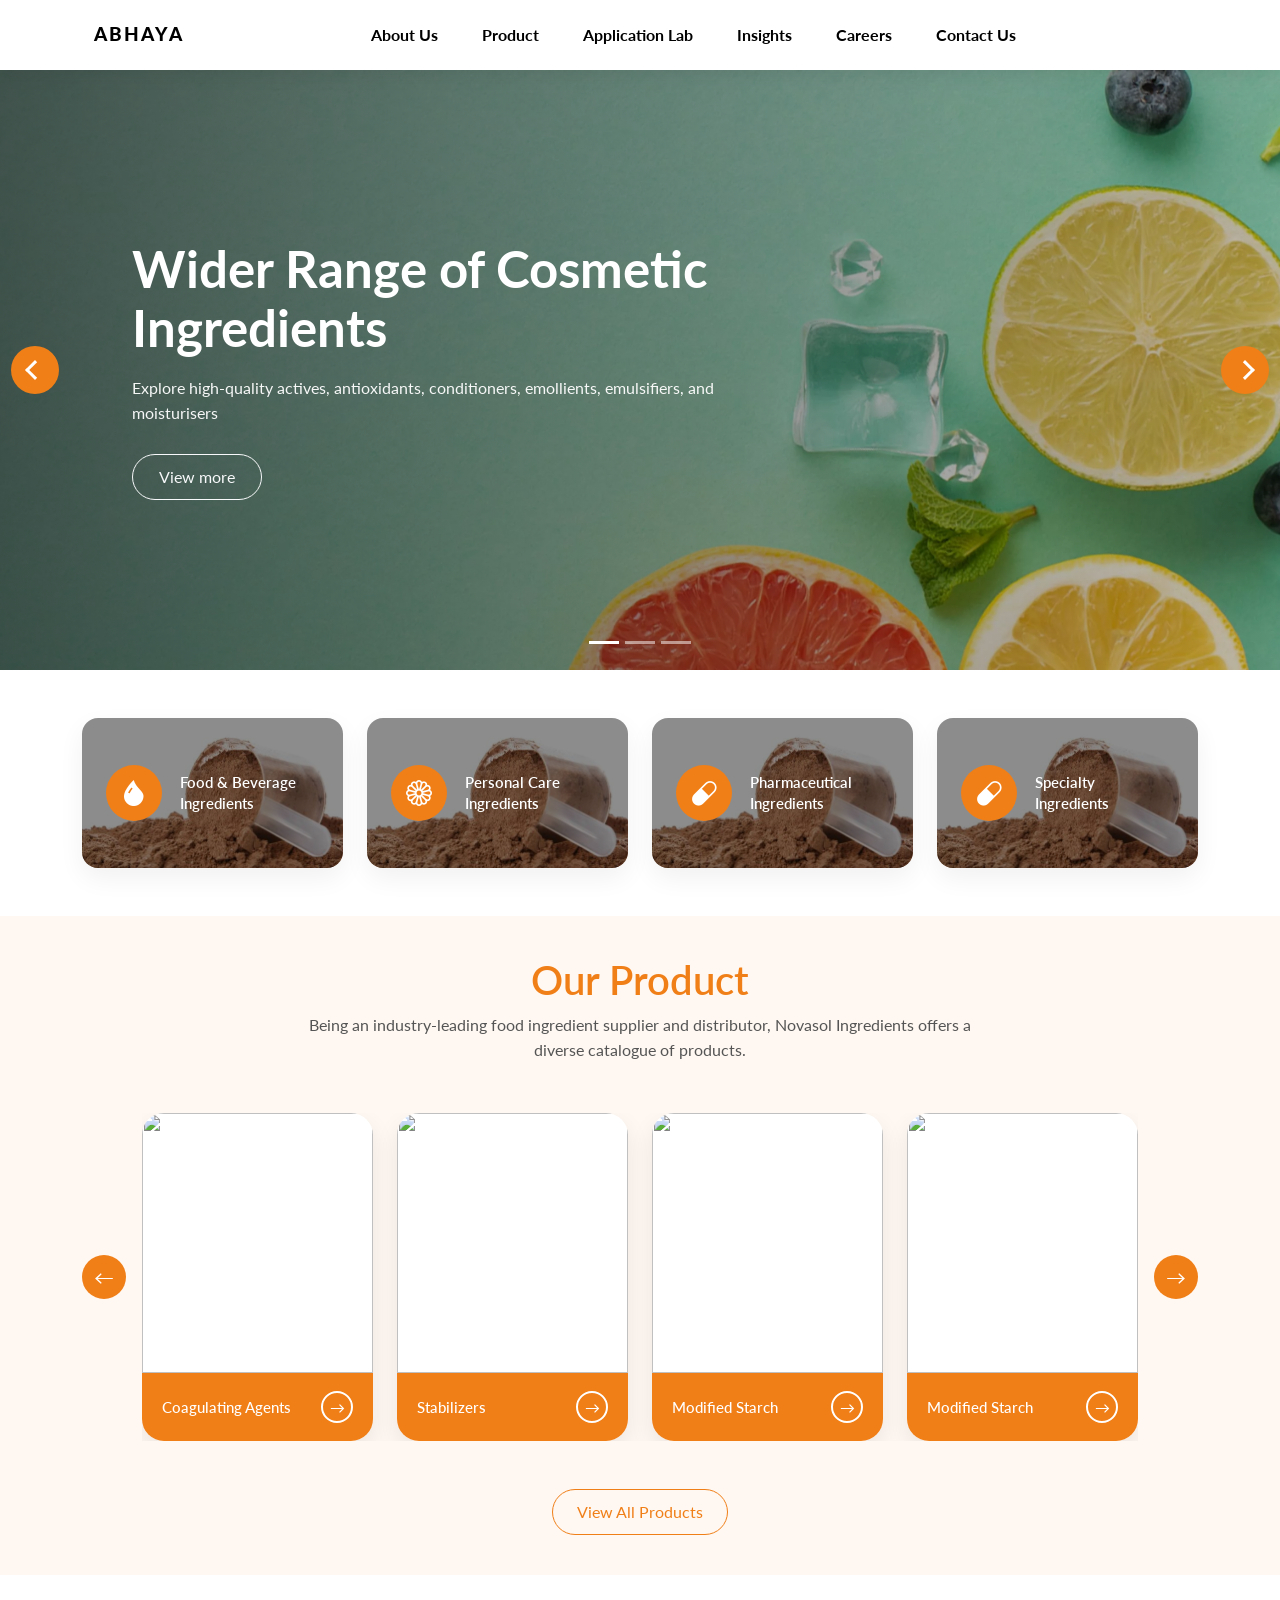
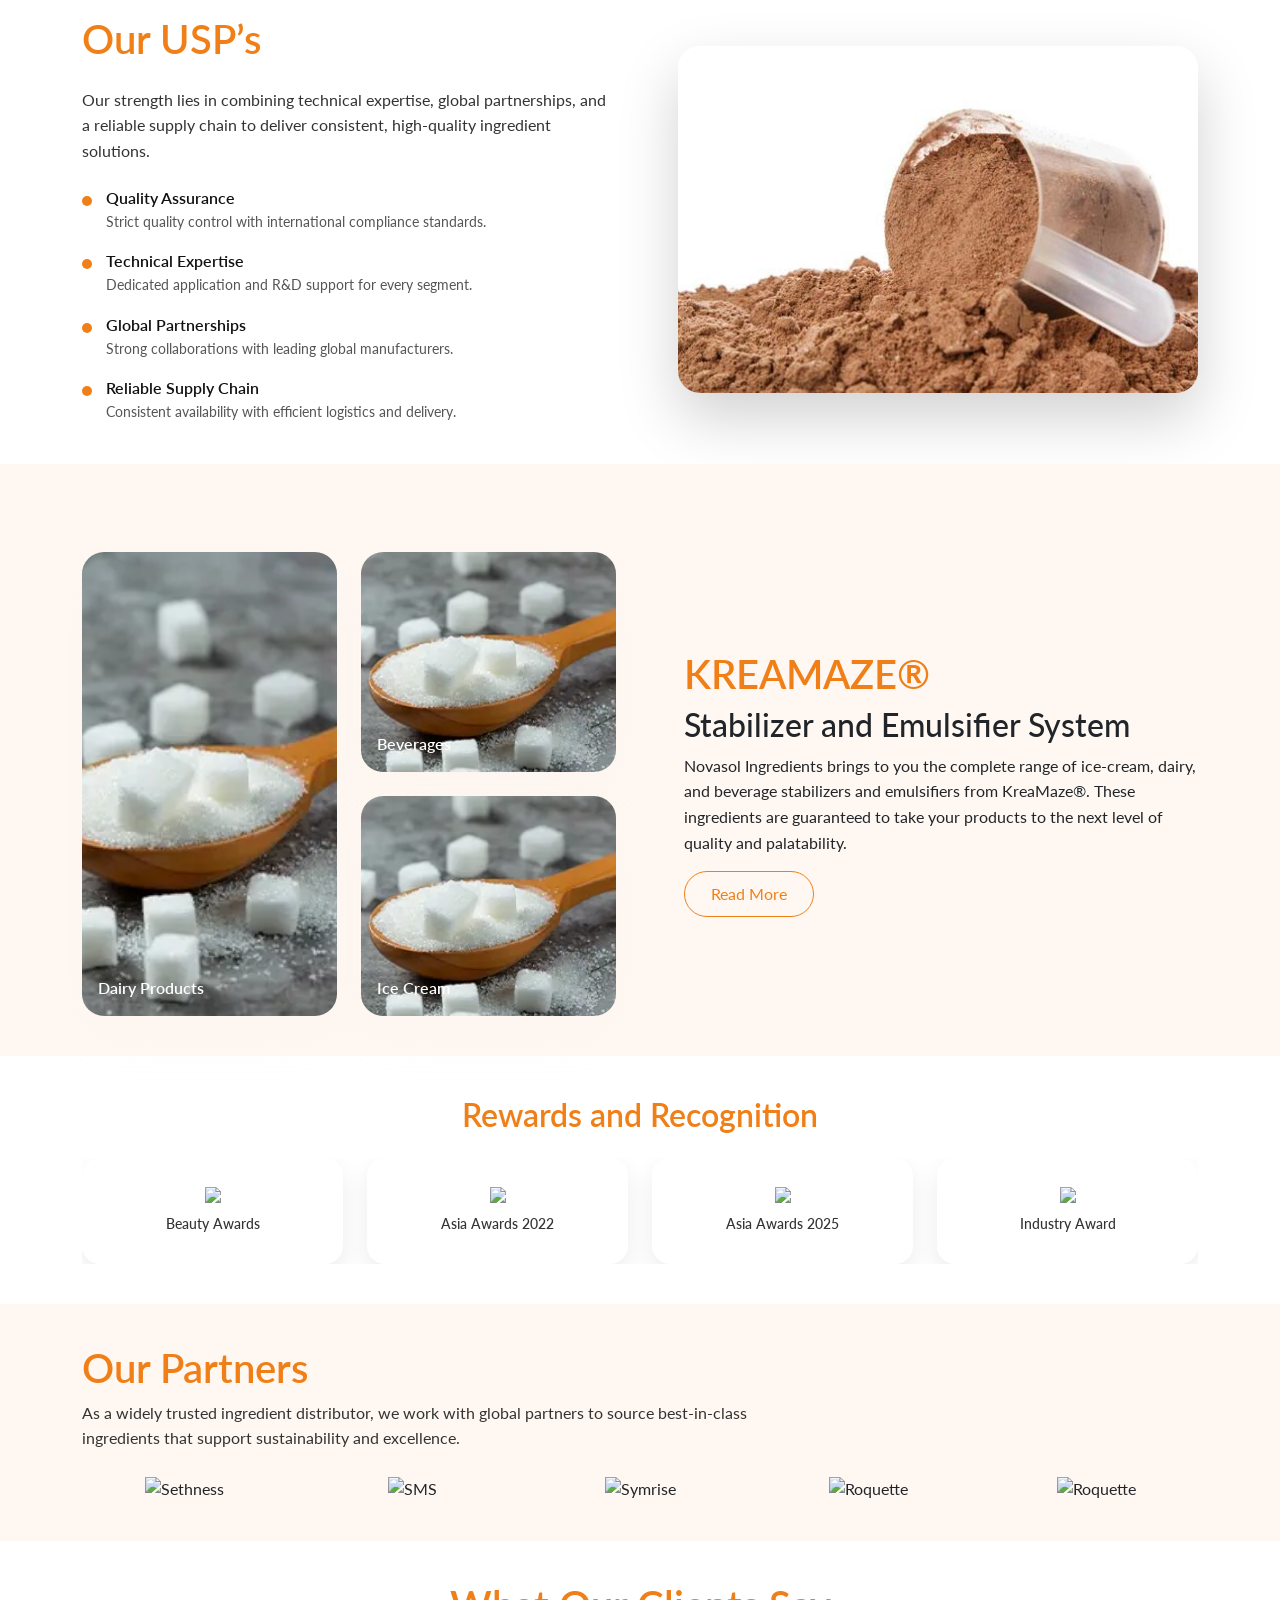
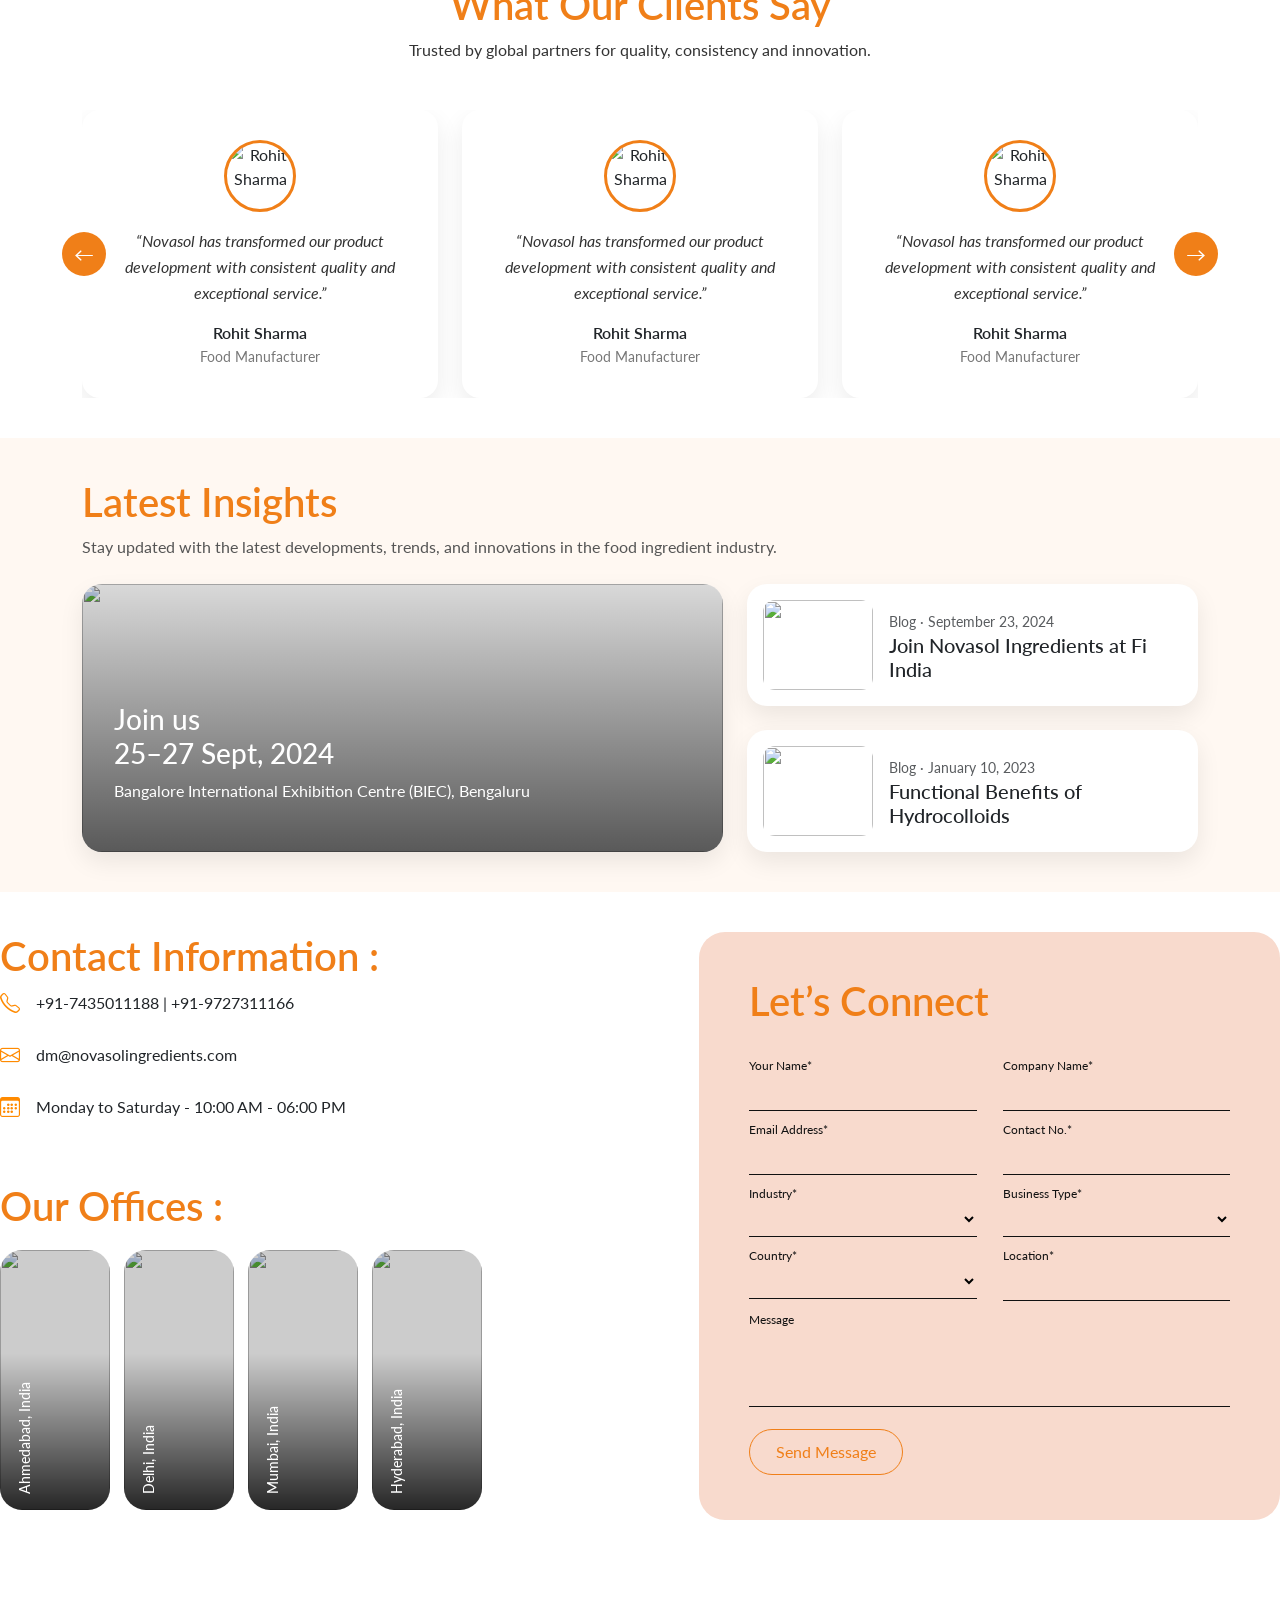
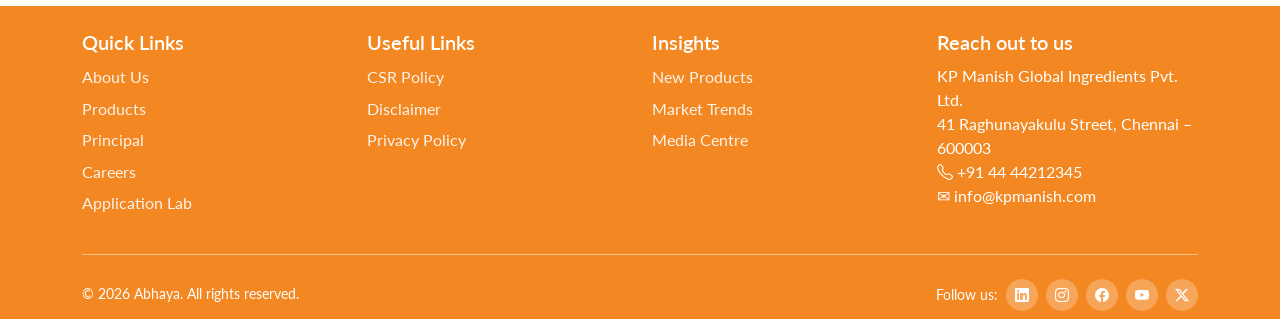
==== commit 899c2cc8: "add" ====
--- a/Aman_eyepress/ABHAYA/index.html
+++ b/Aman_eyepress/ABHAYA/index.html
@@ -537,57 +537,92 @@
 
             <div class="swiper-slide">
               <div class="testimonial-card">
+
+                <div class="testimonial-avatar">
+                  <img src="https://randomuser.me/api/portraits/men/32.jpg" alt="Rohit Sharma">
+                </div>
+
                 <p>
                   “Novasol has transformed our product development with
                   consistent quality and exceptional service.”
                 </p>
+
                 <h6>Rohit Sharma</h6>
                 <span>Food Manufacturer</span>
               </div>
             </div>
 
+
             <div class="swiper-slide">
               <div class="testimonial-card">
+
+                <div class="testimonial-avatar">
+                  <img src="https://randomuser.me/api/portraits/men/32.jpg" alt="Rohit Sharma">
+                </div>
+
                 <p>
-                  “Reliable ingredients, fast delivery, and great technical
-                  support. Highly recommended.”
+                  “Novasol has transformed our product development with
+                  consistent quality and exceptional service.”
                 </p>
-                <h6>Anita Mehra</h6>
-                <span>R&D Director</span>
-              </div>
-            </div>
+
+                <h6>Rohit Sharma</h6>
+                <span>Food Manufacturer</span>
+              </div>
+            </div>
+
 
             <div class="swiper-slide">
               <div class="testimonial-card">
+
+                <div class="testimonial-avatar">
+                  <img src="https://randomuser.me/api/portraits/men/32.jpg" alt="Rohit Sharma">
+                </div>
+
                 <p>
-                  “Their innovation pipeline helps us stay ahead of market
-                  trends.”
+                  “Novasol has transformed our product development with
+                  consistent quality and exceptional service.”
                 </p>
-                <h6>Vikram Patel</h6>
-                <span>Product Manager</span>
-              </div>
-            </div>
+
+                <h6>Rohit Sharma</h6>
+                <span>Food Manufacturer</span>
+              </div>
+            </div>
+
 
             <div class="swiper-slide">
               <div class="testimonial-card">
+
+                <div class="testimonial-avatar">
+                  <img src="https://randomuser.me/api/portraits/men/32.jpg" alt="Rohit Sharma">
+                </div>
+
                 <p>
-                  “Excellent technical support and consistent quality across
-                  batches.”
+                  “Novasol has transformed our product development with
+                  consistent quality and exceptional service.”
                 </p>
-                <h6>Sandeep Iyer</h6>
-                <span>Operations Head</span>
+
+                <h6>Rohit Sharma</h6>
+                <span>Food Manufacturer</span>
               </div>
             </div>
 
             <div class="swiper-slide">
               <div class="testimonial-card">
+
+                <div class="testimonial-avatar">
+                  <img src="https://randomuser.me/api/portraits/men/32.jpg" alt="Rohit Sharma">
+                </div>
+
                 <p>
-                  “A dependable partner for long-term ingredient sourcing.”
+                  “Novasol has transformed our product development with
+                  consistent quality and exceptional service.”
                 </p>
-                <h6>Neha Kapoor</h6>
-                <span>Procurement Manager</span>
-              </div>
-            </div>
+
+                <h6>Rohit Sharma</h6>
+                <span>Food Manufacturer</span>
+              </div>
+            </div>
+
 
           </div>
         </div>
@@ -647,6 +682,92 @@
         </div>
       </div>
     </div>
+  </section>
+
+  <!-- ------contact -->
+  <section class="contact-page">
+    <!-- LEFT -->
+    <div>
+      <h2 class="section-heading">Contact Information :</h2>
+      <div class="info-item"><i class="bi bi-telephone"></i>+91-7435011188 | +91-9727311166</div>
+      <div class="info-item"><i class="bi bi-envelope"></i>dm@novasolingredients.com</div>
+      <div class="info-item"><i class="bi bi-calendar3"></i>Monday to Saturday - 10:00 AM - 06:00 PM</div>
+
+      <h2 style="margin-top:60px" class="section-heading">Our Offices :</h2>
+
+      <div class="office-cards">
+        <div class="office-card">
+          <img src="https://images.unsplash.com/photo-1581888227599-779811939961">
+          <div class="office-title">Ahmedabad, India</div>
+          <div class="office-info">
+            <strong>Ahmedabad, India</strong><br>
+            A-117, 1st Floor, Sakar-7,<br>
+            Nehru Bridge Corner,<br>
+            Ashram Road – 380009
+          </div>
+        </div>
+
+        <div class="office-card">
+          <img src="https://images.unsplash.com/photo-1581888227599-779811939961">
+          <div class="office-title">Delhi, India</div>
+          <div class="office-info">
+            <strong>Ahmedabad, India</strong><br>
+            A-117, 1st Floor, Sakar-7,<br>
+            Nehru Bridge Corner,<br>
+            Ashram Road – 380009
+          </div>
+        </div>
+
+        <div class="office-card">
+          <img src="https://images.unsplash.com/photo-1581888227599-779811939961">
+          <div class="office-title">Mumbai, India</div>
+          <div class="office-info">
+            <strong>Ahmedabad, India</strong><br>
+            A-117, 1st Floor, Sakar-7,<br>
+            Nehru Bridge Corner,<br>
+            Ashram Road – 380009
+          </div>
+        </div>
+
+        <div class="office-card">
+          <img src="https://images.unsplash.com/photo-1581888227599-779811939961">
+          <div class="office-title">Hyderabad, India</div>
+          <div class="office-info">
+            <strong>Ahmedabad, India</strong><br>
+            A-117, 1st Floor, Sakar-7,<br>
+            Nehru Bridge Corner,<br>
+            Ashram Road – 380009
+          </div>
+        </div>
+      </div>
+    </div>
+
+    <!-- RIGHT -->
+    <div class="contact-form">
+      <h2 class="mb-5 section-heading">Let’s Connect </h2>
+
+      <form>
+        <div class="form-grid">
+          <div class="form-group"><label>Your Name*</label><input required></div>
+          <div class="form-group"><label>Company Name*</label><input required></div>
+          <div class="form-group"><label>Email Address*</label><input type="email" required></div>
+          <div class="form-group"><label>Contact No.*</label><input required></div>
+          <div class="form-group"><label>Industry*</label><select>
+              <option></option>
+            </select></div>
+          <div class="form-group"><label>Business Type*</label><select>
+              <option></option>
+            </select></div>
+          <div class="form-group"><label>Country*</label><select>
+              <option></option>
+            </select></div>
+          <div class="form-group"><label>Location*</label><input></div>
+          <div class="form-group full"><label>Message</label><textarea></textarea></div>
+        </div>
+        <button class="btn btn-secondary mt-3">Send Message</button>
+      </form>
+    </div>
+
   </section>
 
   <!-- ================= FOOTER ================= -->
--- a/Aman_eyepress/ABHAYA/style.css
+++ b/Aman_eyepress/ABHAYA/style.css
@@ -25,6 +25,9 @@
     font-family: "Lato", sans-serif;
   }
 
+  section {
+    padding: 40px 0 !important;
+  }
 
 
   p,
@@ -95,6 +98,7 @@
     background: #fff;
     backdrop-filter: blur(10px);
     padding: 14px 0;
+    box-shadow: 0 4px 18px rgba(0, 0, 0, 0.08);
   }
 
   .main-nav.stuck {
@@ -929,7 +933,6 @@
 
   .lab-products-header h2 {
     display: inline-block;
-
     color: #f1761e;
     padding: 14px 32px;
     border-radius: 40px;
@@ -1214,7 +1217,7 @@
   }
 
   .partner-logo {
-    max-width: 160px;
+    max-width: 210px;
     max-height: 70px;
     width: 100%;
     object-fit: contain;
@@ -1278,6 +1281,21 @@
     right: -20px;
   }
 
+  .testimonial-avatar {
+    width: 72px;
+    height: 72px;
+    border-radius: 50%;
+    overflow: hidden;
+    margin: 0 auto 16px;
+    border: 3px solid var(--brand-orange);
+  }
+
+  .testimonial-avatar img {
+    width: 100%;
+    height: 100%;
+    object-fit: cover;
+  }
+
   /* mobile */
   @media (max-width: 768px) {
     .testimonial-prev {
@@ -1409,9 +1427,10 @@
   }
 
   /* ========product details page */
-  .category-hero{
+  .category-hero {
     background-color: #fff8f2;
   }
+
   .category-hero-product {
     background: url("https://images.unsplash.com/photo-1504674900247-0877df9cc836") center/cover no-repeat;
     position: relative;
@@ -2130,6 +2149,7 @@
     padding: 80px 0;
     background: #fff;
   }
+
   /* .career-join-desc {
     font-size: 20px;
     color: #111;
@@ -2557,4 +2577,393 @@
       width: 80px;
       height: 1px;
     }
+  }
+
+
+  /* aditiya application lab css start here  */
+  .app-lab-section {
+    background: #fff;
+  }
+
+  /* Grid Layout */
+  .app-lab-grid {
+    display: grid;
+    grid-template-columns: 1.2fr 1fr 1fr;
+    grid-template-rows: 260px 260px;
+    gap: 28px;
+  }
+
+  /* Cards */
+  .app-lab-item {
+    border-radius: 22px;
+    overflow: hidden;
+  }
+
+  .app-lab-item img {
+    width: 100%;
+    height: 100%;
+    object-fit: cover;
+    display: block;
+  }
+
+  /* Positions */
+  .large {
+    grid-row: 1 / 3;
+  }
+
+  .bottom-wide {
+    grid-column: 2 / 4;
+  }
+
+  /* Responsive */
+  @media (max-width: 576px) {
+    .app-lab-grid {
+      grid-template-columns: 1fr;
+    }
+
+    .app-lab-item {
+      height: 220px;
+    }
+
+    /* RESET SPANS */
+    .large,
+    .bottom-wide {
+      grid-column: auto;
+      grid-row: auto;
+    }
+
+    .app-lab-header h2 {
+      font-size: 32px;
+    }
+  }
+
+
+  /* ================= WHY US SECTION ================= */
+  .whyus-section {
+    padding: 30px 0 40px 0;
+    background: #fff;
+  }
+
+  .why-card {
+    display: flex;
+    flex-direction: column;
+    align-items: center;
+  }
+
+  .icons-circle {
+    width: 140px;
+    height: 140px;
+    background: #ff8a00;
+    border-radius: 50%;
+    display: flex;
+    align-items: center;
+    justify-content: center;
+    transition: .35s ease;
+  }
+
+  .icons-circle i {
+    font-size: 56px;
+    color: #fff;
+  }
+
+  .why-card p {
+    margin-top: 22px;
+    font-size: 18px;
+    font-weight: 500;
+    color: var(--text);
+    text-align: center;
+  }
+
+  .why-card:hover .icons-circle {
+    transform: translateY(-8px) scale(1.05);
+    box-shadow: 0 18px 40px rgba(249, 204, 153, .8);
+  }
+
+
+  /* ================= LAB SERVICES BACKGROUND SECTION ================= */
+
+
+
+  .lab-products-section {
+    padding: 90px 20px;
+    background: #ffffff;
+    font-family: 'Poppins', sans-serif;
+  }
+
+  .lab-products-container {
+    max-width: 1300px;
+    margin: auto;
+  }
+
+  /* HEADER */
+  .lab-title {
+    text-align: center;
+    font-size: 40px;
+    font-weight: 600;
+    color: var(--brand-orange);
+    margin-bottom: 10px;
+  }
+
+  .lab-title span {
+    color: var(--brand-orange);
+  }
+
+  .lab-subtitle {
+    text-align: center;
+    font-size: 16px;
+    color: #000;
+    margin-bottom: 40px;
+  }
+
+  /* TABS */
+  .lab-tabs {
+    display: flex;
+    justify-content: center;
+    gap: 18px;
+    margin-bottom: 60px;
+    flex-wrap: wrap;
+  }
+
+  .lab-tabs .tab {
+    padding: 10px 22px;
+    border-radius: 6px;
+    border: 1px solid #e6e6e6;
+    background: #fff;
+    font-size: 15px;
+    cursor: pointer;
+    color: var(--brand-orange);
+  }
+
+  .lab-tabs .tab.active {
+    background: var(--brand-orange);
+    color: #fff;
+    border-color: var(--brand-orange);
+  }
+
+  /* CONTENT */
+  .lab-content {
+    display: grid;
+    grid-template-columns: 1.1fr 1fr;
+    gap: 70px;
+    align-items: flex-start;
+  }
+
+  /* LEFT */
+  .lab-category {
+    font-size: 34px;
+    color: var(--brand-orange);
+    margin-bottom: 30px;
+  }
+
+  .lab-lists {
+    display: grid;
+    grid-template-columns: 1fr auto 1fr;
+    gap: 40px;
+  }
+
+  .lab-list,
+  .lab-new ul {
+    list-style: none;
+    padding: 0;
+    margin: 0;
+  }
+
+  .lab-list li,
+  .lab-new ul li {
+    padding: 14px 0;
+    border-bottom: 1px solid #eee;
+    font-size: 15px;
+    position: relative;
+    padding-left: 22px;
+  }
+
+  .lab-list li::before,
+  .lab-new ul li::before {
+    content: "›";
+    position: absolute;
+    left: 0;
+    top: 12px;
+    font-size: 22px;
+    color: var(--brand-orange);
+  }
+
+  /* DIVIDER */
+  .lab-divider {
+    width: 1px;
+    background: #e6e6e6;
+  }
+
+  /* NEW COMINGS */
+  .lab-new h4 {
+    font-size: 20px;
+    color: var(--brand-orange);
+    margin-bottom: 10px;
+  }
+
+  /* IMAGE */
+  .lab-image img {
+    width: 100%;
+    border-radius: 10px;
+    object-fit: cover;
+  }
+
+  /* RESPONSIVE */
+  @media(max-width:900px) {
+    .lab-content {
+      grid-template-columns: 1fr;
+    }
+
+    .lab-lists {
+      grid-template-columns: 1fr;
+    }
+
+    .lab-divider {
+      display: none;
+    }
+  }
+
+
+  /* lab pics */
+
+  .lab-pics-section {
+    padding: 100px 20px;
+    background: #fff;
+  }
+
+  .lab-pics-container {
+    max-width: 1300px;
+    margin: auto;
+    text-align: center;
+  }
+
+  .lab-pics-heading {
+    font-size: 42px;
+    font-weight: 700;
+    margin-bottom: 8px;
+    color: #111;
+  }
+
+  /* FIXED paragraph alignment */
+  .lab-pics-desc {
+    margin: 0 auto 16px;
+    max-width: 700px;
+    line-height: 1.6;
+  }
+
+  /* image spacing controlled */
+  .lab-pics-image img {
+    width: 100%;
+    border-radius: 28px;
+    margin: 12px 0 20px;
+  }
+
+  /* =========================
+   LAB PICS – MOBILE OPTIMIZATION
+/* =========================
+   LAB PICS – MOBILE OPTIMIZATION
+========================= */
+  @media (max-width: 800px) {
+
+    .lab-pics-section {
+      padding: 60px 12px;
+    }
+
+    .lab-pics-heading {
+      font-size: 28px;
+      margin-bottom: 6px;
+    }
+
+    .lab-pics-desc {
+      max-width: 100%;
+      font-size: 15px;
+      margin-bottom: 14px;
+    }
+
+    /* IMAGE MADE VISUALLY LARGER */
+    .lab-pics-image {
+      margin-left: -12px;
+      margin-right: -12px;
+    }
+
+    .lab-pics-image img {
+      width: 100%;
+      height: 30vh;
+      border-radius: 16px;
+      margin: 12px 0 18px;
+    }
+
+    .lab-pics-cta {
+      padding: 12px 30px;
+      font-size: 15px;
+      margin-top: 4px;
+    }
+  }
+
+  /* Lab Service*/
+
+  #labPanelSection {
+    background: #fff8f2;
+    padding: 80px 0;
+  }
+
+  /* Header */
+  #labPanelHeader {
+    max-width: 720px;
+    margin: auto;
+  }
+
+  #labPanelHeader p {
+    font-size: 14px;
+    color: #6b7c82;
+    line-height: 1.6;
+  }
+
+  /* Text block */
+  .labPanelText {
+    padding: 42px 38px;
+    height: 240px;
+    display: flex;
+    flex-direction: column;
+    justify-content: center;
+  }
+
+  .labPanelText h3 {
+    font-size: 18px;
+    margin: 14px 0 8px;
+    color: #111;
+  }
+
+  .labPanelText p {
+    font-size: 13px;
+    color: #777;
+    line-height: 1.6;
+  }
+
+  /* Icon */
+  .labPanelIcon {
+    width: 46px;
+    height: 46px;
+    border-radius: 50%;
+    background: #e2f0f5;
+    display: flex;
+    align-items: center;
+    justify-content: center;
+    font-size: 20px;
+  }
+
+  /* Image */
+  .labPanelImage {
+    height: 240px;
+    overflow: hidden;
+  }
+
+  .labPanelImage img {
+    width: 100%;
+    height: 100%;
+    object-fit: cover;
+    transition: .6s ease;
+  }
+
+  .labPanelImage:hover img {
+    transform: scale(1.08);
   }
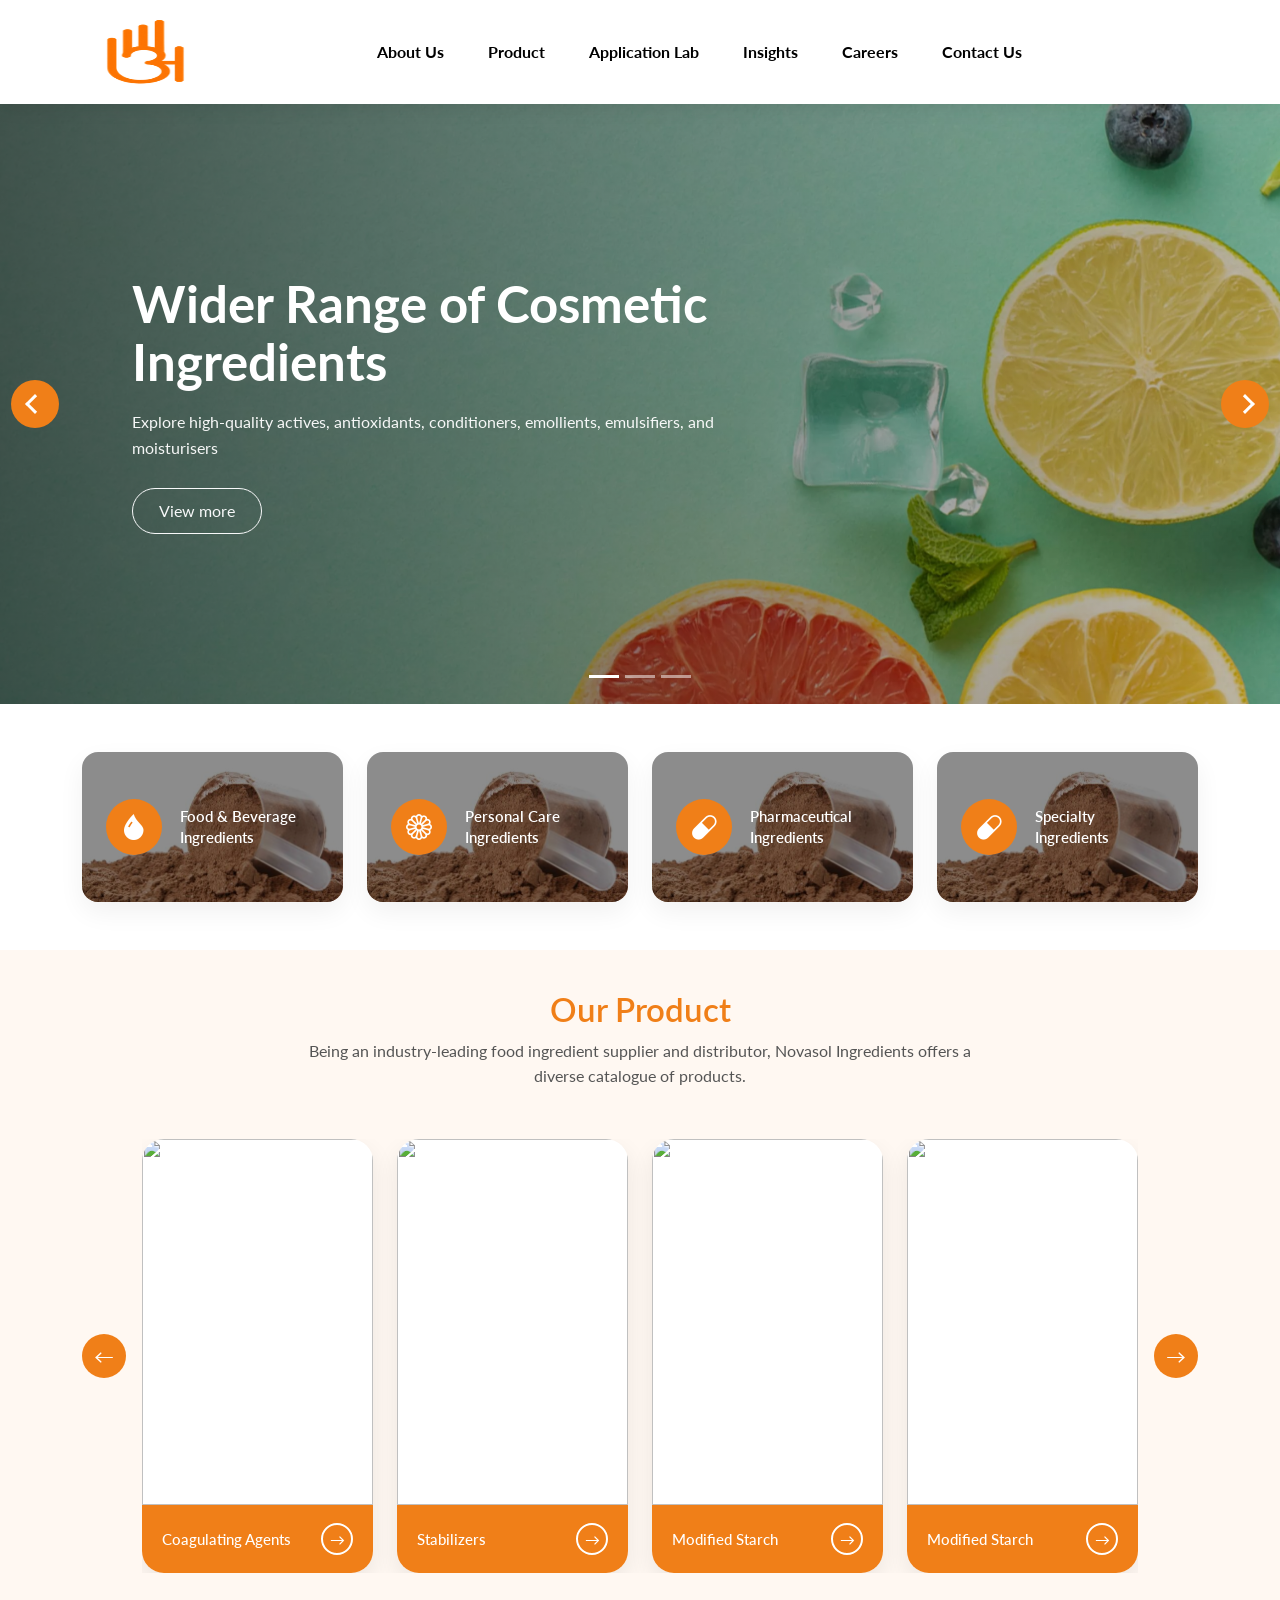
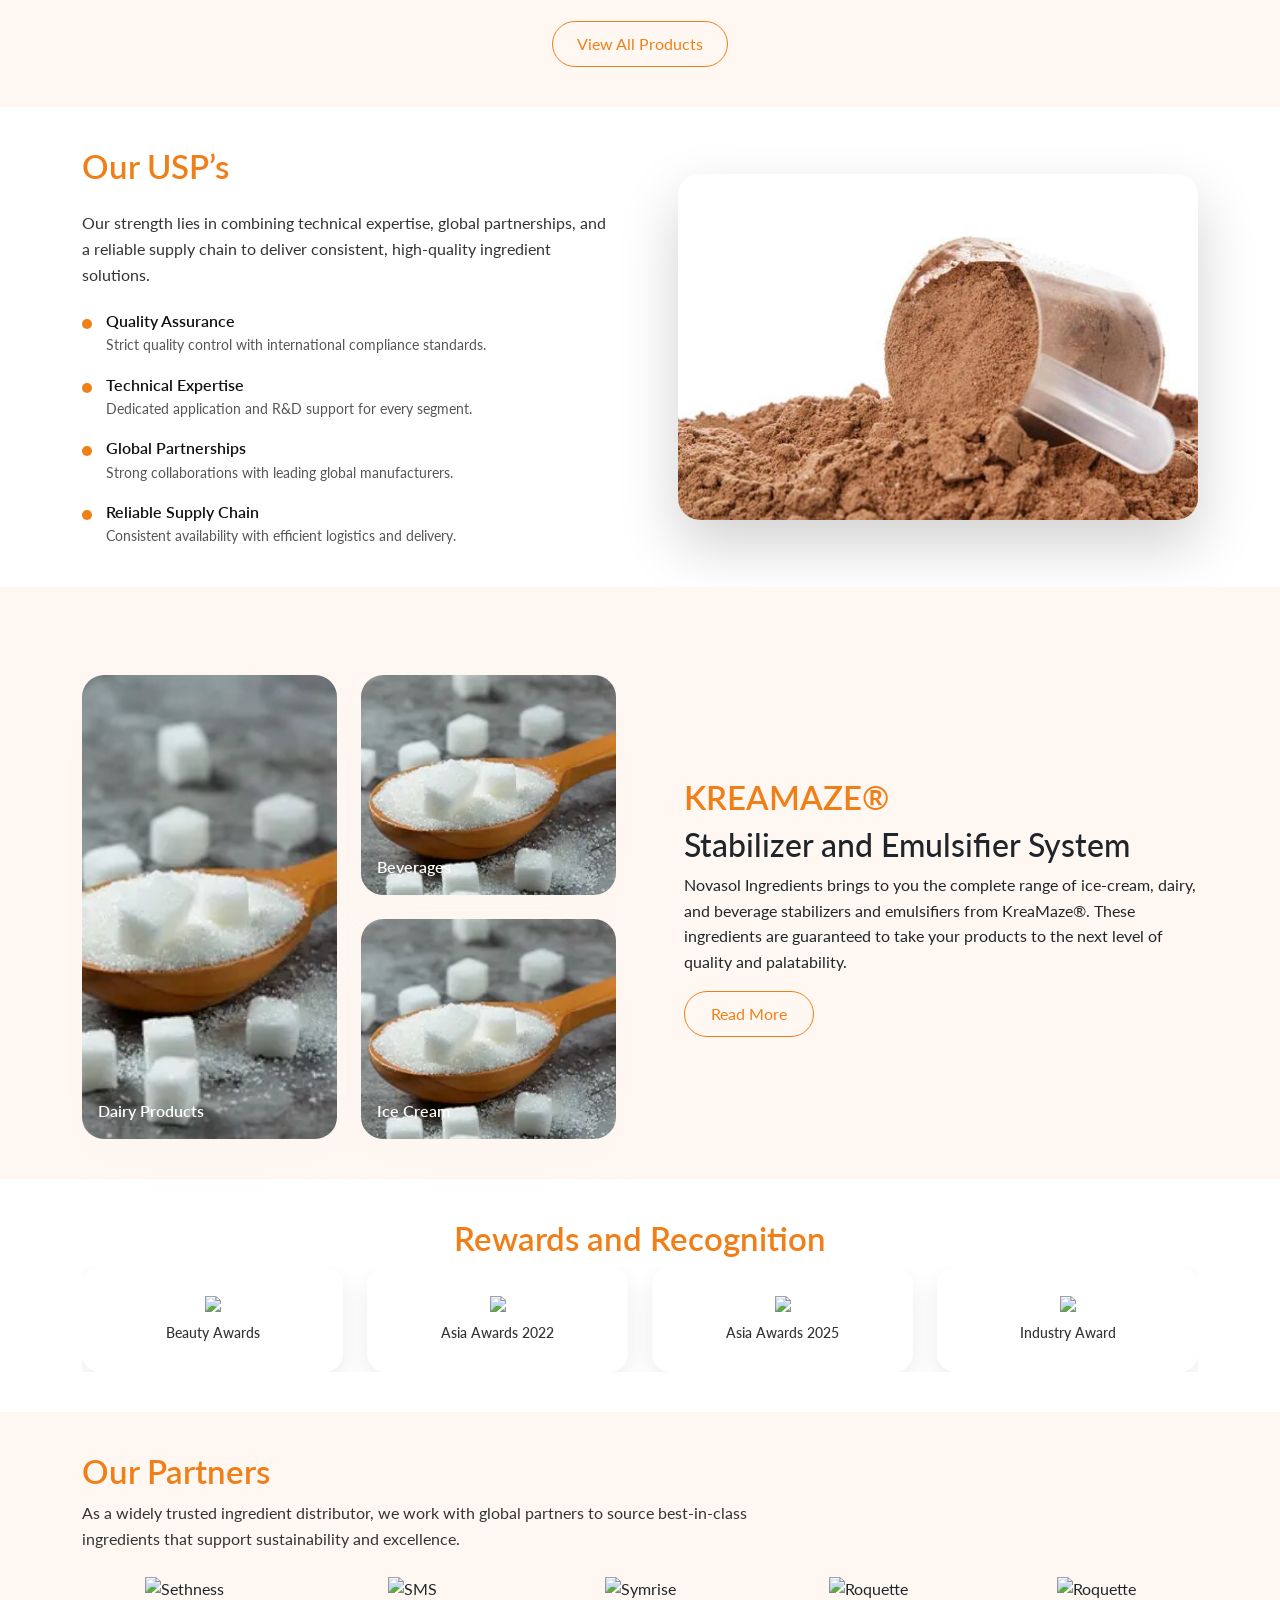
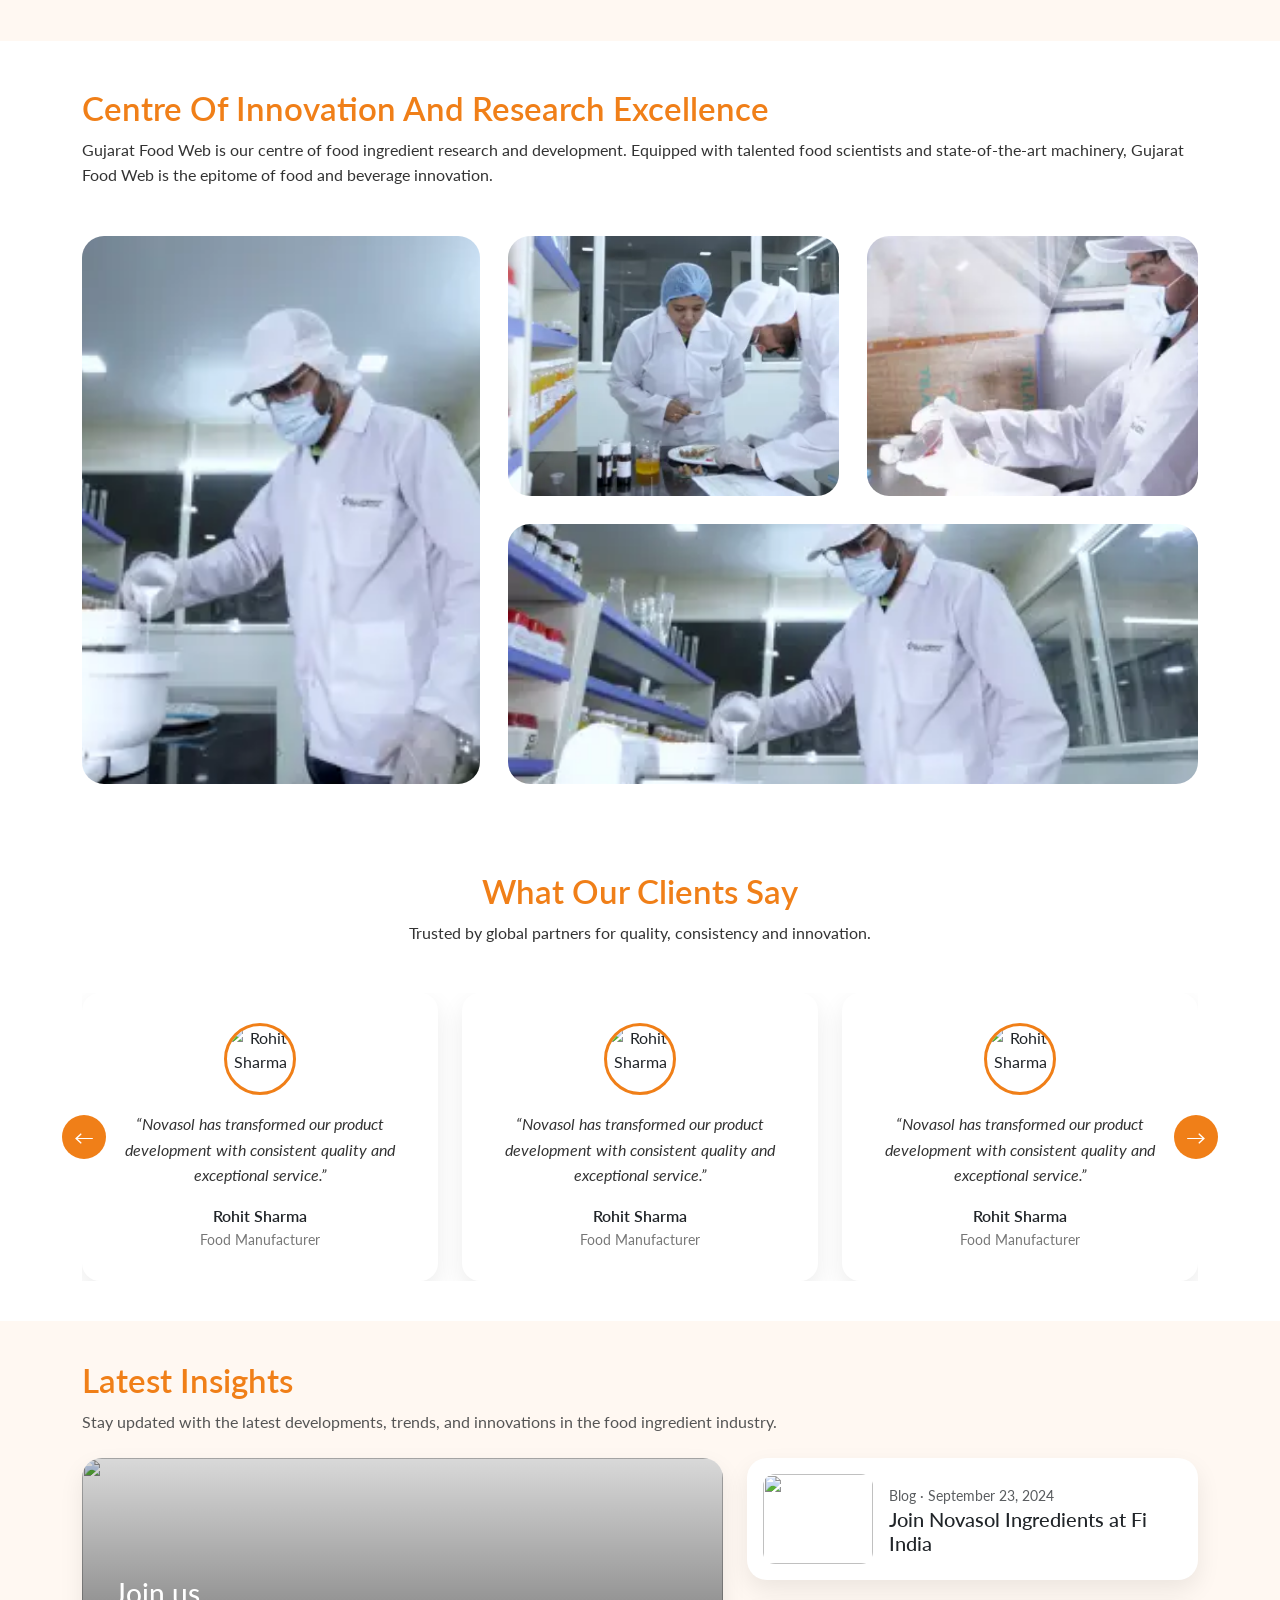
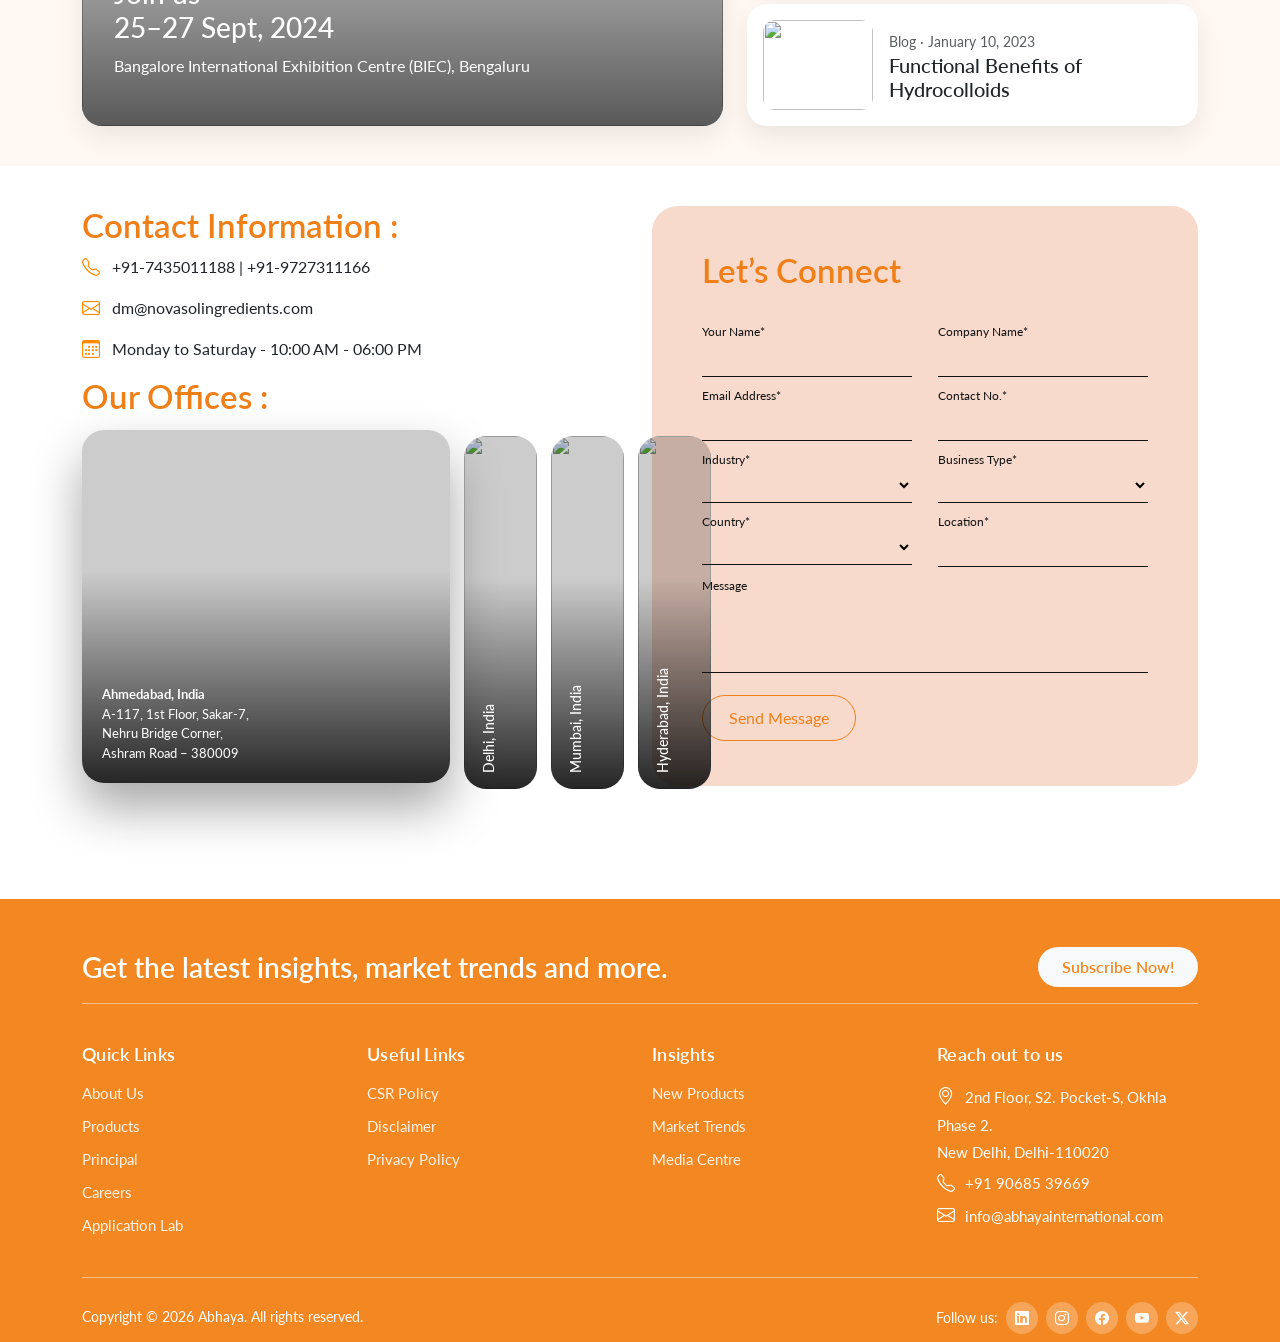
==== commit 84350dec: "add" ====
--- a/Aman_eyepress/ABHAYA/index.html
+++ b/Aman_eyepress/ABHAYA/index.html
@@ -22,7 +22,7 @@
     <div class="container nav-mobile px-4">
 
       <a class="navbar-brand" href="#">
-        <strong>ABHAYA</strong>
+        <img src="img/abhaya-logo.png" alt="">
       </a>
 
       <button class="navbar-toggler" type="button" data-bs-toggle="collapse" data-bs-target="#mainNav"
@@ -35,11 +35,11 @@
       <div class="collapse navbar-collapse" id="mainNav">
         <ul class="navbar-nav mx-auto align-items-lg-center">
           <li class="nav-item"><a class="nav-link" href="about.html">About Us</a></li>
-          <li class="nav-item"><a class="nav-link" href="product.html">Product</a></li>
-          <li class="nav-item"><a class="nav-link" href="application.html">Application Lab</a></li>
-          <li class="nav-item"><a class="nav-link" href="#">Insights</a></li>
-          <li class="nav-item"><a class="nav-link" href="#">Careers</a></li>
-          <li class="nav-item"><a class="nav-link" href="#">Contact Us</a></li>
+          <li class="nav-item"><a class="nav-link" href="product-category.html">Product</a></li>
+          <li class="nav-item"><a class="nav-link" href="application-lab.html">Application Lab</a></li>
+          <li class="nav-item"><a class="nav-link" href="">Insights</a></li>
+          <li class="nav-item"><a class="nav-link" href="career.html">Careers</a></li>
+          <li class="nav-item"><a class="nav-link" href="contact.html">Contact Us</a></li>
         </ul>
       </div>
 
@@ -305,7 +305,7 @@
 
         <!-- LEFT: TEXT -->
         <div class="col-lg-6">
-          <h2 class="usp-title mb-4">Our USP’s</h2>
+          <h2 class="section-heading mb-4">Our USP’s</h2>
 
           <p class="mb-4">
             Our strength lies in combining technical expertise, global
@@ -423,7 +423,7 @@
   <!-- =======Rewards======= -->
   <section class="recognition-section">
     <div class="container text-center">
-      <h2 class="recognition-title mb-4">Rewards and Recognition</h2>
+      <h2 class="section-heading">Rewards and Recognition</h2>
     </div>
 
     <div class="recognition-bg">
@@ -521,6 +521,39 @@
     </div>
   </section>
 
+  <!-- ===== application labs -->
+  <section class="app-lab-section py-5">
+      <div class="container">
+
+          <div class="app-lab-header mb-5">
+              <h2 class="section-heading">Centre Of Innovation And Research Excellence</h2>
+              <p>
+                  Gujarat Food Web is our centre of food ingredient research and development.
+                  Equipped with talented food scientists and state-of-the-art machinery,
+                  Gujarat Food Web is the epitome of food and beverage innovation.
+              </p>
+          </div>
+
+          <div class="app-lab-grid">
+              <div class="app-lab-item large">
+                  <img src="img/lab-1.png" alt="">
+              </div>
+
+              <div class="app-lab-item top-middle">
+                  <img src="img/lab-2.png" alt="">
+              </div>
+
+              <div class="app-lab-item top-right">
+                  <img src="img/lab-3.png" alt="">
+              </div>
+
+              <div class="app-lab-item bottom-wide">
+                  <img src="img/lab-1.png" alt="">
+              </div>
+          </div>
+
+      </div>
+  </section>
   <!-- =========testimonial -->
   <section class="testimonials-section">
     <div class="container text-center">
@@ -687,86 +720,95 @@
   <!-- ------contact -->
   <section class="contact-page">
     <!-- LEFT -->
-    <div>
-      <h2 class="section-heading">Contact Information :</h2>
-      <div class="info-item"><i class="bi bi-telephone"></i>+91-7435011188 | +91-9727311166</div>
-      <div class="info-item"><i class="bi bi-envelope"></i>dm@novasolingredients.com</div>
-      <div class="info-item"><i class="bi bi-calendar3"></i>Monday to Saturday - 10:00 AM - 06:00 PM</div>
-
-      <h2 style="margin-top:60px" class="section-heading">Our Offices :</h2>
-
-      <div class="office-cards">
-        <div class="office-card">
-          <img src="https://images.unsplash.com/photo-1581888227599-779811939961">
-          <div class="office-title">Ahmedabad, India</div>
-          <div class="office-info">
-            <strong>Ahmedabad, India</strong><br>
-            A-117, 1st Floor, Sakar-7,<br>
-            Nehru Bridge Corner,<br>
-            Ashram Road – 380009
-          </div>
-        </div>
-
-        <div class="office-card">
-          <img src="https://images.unsplash.com/photo-1581888227599-779811939961">
-          <div class="office-title">Delhi, India</div>
-          <div class="office-info">
-            <strong>Ahmedabad, India</strong><br>
-            A-117, 1st Floor, Sakar-7,<br>
-            Nehru Bridge Corner,<br>
-            Ashram Road – 380009
-          </div>
-        </div>
-
-        <div class="office-card">
-          <img src="https://images.unsplash.com/photo-1581888227599-779811939961">
-          <div class="office-title">Mumbai, India</div>
-          <div class="office-info">
-            <strong>Ahmedabad, India</strong><br>
-            A-117, 1st Floor, Sakar-7,<br>
-            Nehru Bridge Corner,<br>
-            Ashram Road – 380009
-          </div>
-        </div>
-
-        <div class="office-card">
-          <img src="https://images.unsplash.com/photo-1581888227599-779811939961">
-          <div class="office-title">Hyderabad, India</div>
-          <div class="office-info">
-            <strong>Ahmedabad, India</strong><br>
-            A-117, 1st Floor, Sakar-7,<br>
-            Nehru Bridge Corner,<br>
-            Ashram Road – 380009
-          </div>
-        </div>
-      </div>
-    </div>
-
-    <!-- RIGHT -->
-    <div class="contact-form">
-      <h2 class="mb-5 section-heading">Let’s Connect </h2>
-
-      <form>
-        <div class="form-grid">
-          <div class="form-group"><label>Your Name*</label><input required></div>
-          <div class="form-group"><label>Company Name*</label><input required></div>
-          <div class="form-group"><label>Email Address*</label><input type="email" required></div>
-          <div class="form-group"><label>Contact No.*</label><input required></div>
-          <div class="form-group"><label>Industry*</label><select>
-              <option></option>
-            </select></div>
-          <div class="form-group"><label>Business Type*</label><select>
-              <option></option>
-            </select></div>
-          <div class="form-group"><label>Country*</label><select>
-              <option></option>
-            </select></div>
-          <div class="form-group"><label>Location*</label><input></div>
-          <div class="form-group full"><label>Message</label><textarea></textarea></div>
-        </div>
-        <button class="btn btn-secondary mt-3">Send Message</button>
-      </form>
-    </div>
+    <div class="container">
+      <div class="row">
+        <div class="col-md-6">
+          <h2 class="section-heading">Contact Information :</h2>
+          <div class="info-item"><i class="bi bi-telephone"></i>+91-7435011188 | +91-9727311166</div>
+          <div class="info-item"><i class="bi bi-envelope"></i>dm@novasolingredients.com</div>
+          <div class="info-item"><i class="bi bi-calendar3"></i>Monday to Saturday - 10:00 AM - 06:00 PM</div>
+
+          <h2 class="section-heading" style="">Our Offices :</h2>
+
+          <div class="office-cards">
+            <div class="office-card active">
+              <img src="https://images.unsplash.com/photo-1581888227599-779811939961">
+              <div class="office-title">Ahmedabad, India</div>
+              <div class="office-info">
+                <strong>Ahmedabad, India</strong><br>
+                A-117, 1st Floor, Sakar-7,<br>
+                Nehru Bridge Corner,<br>
+                Ashram Road – 380009
+              </div>
+            </div>
+
+            <div class="office-card">
+              <img src="https://images.unsplash.com/photo-1581888227599-779811939961">
+              <div class="office-title">Delhi, India</div>
+              <div class="office-info">
+                <strong>Ahmedabad, India</strong><br>
+                A-117, 1st Floor, Sakar-7,<br>
+                Nehru Bridge Corner,<br>
+                Ashram Road – 380009
+              </div>
+            </div>
+
+            <div class="office-card">
+              <img src="https://images.unsplash.com/photo-1581888227599-779811939961">
+              <div class="office-title">Mumbai, India</div>
+              <div class="office-info">
+                <strong>Ahmedabad, India</strong><br>
+                A-117, 1st Floor, Sakar-7,<br>
+                Nehru Bridge Corner,<br>
+                Ashram Road – 380009
+              </div>
+            </div>
+
+            <div class="office-card">
+              <img src="https://images.unsplash.com/photo-1581888227599-779811939961">
+              <div class="office-title">Hyderabad, India</div>
+              <div class="office-info">
+                <strong>Ahmedabad, India</strong><br>
+                A-117, 1st Floor, Sakar-7,<br>
+                Nehru Bridge Corner,<br>
+                Ashram Road – 380009
+              </div>
+            </div>
+          </div>
+        </div>
+        <div class="col-md-6">
+          <!-- RIGHT -->
+          <div class="contact-form">
+            <h2 class="mb-5 section-heading">Let’s Connect </h2>
+
+            <form>
+              <div class="form-grid">
+                <div class="form-group"><label>Your Name*</label><input required></div>
+                <div class="form-group"><label>Company Name*</label><input required></div>
+                <div class="form-group"><label>Email Address*</label><input type="email" required></div>
+                <div class="form-group"><label>Contact No.*</label><input required></div>
+                <div class="form-group"><label>Industry*</label><select>
+                    <option></option>
+                  </select></div>
+                <div class="form-group"><label>Business Type*</label><select>
+                    <option></option>
+                  </select></div>
+                <div class="form-group"><label>Country*</label><select>
+                    <option></option>
+                  </select></div>
+                <div class="form-group"><label>Location*</label><input></div>
+                <div class="form-group full"><label>Message</label><textarea></textarea></div>
+              </div>
+              <button class="btn btn-secondary mt-3">Send Message</button>
+            </form>
+          </div>
+        </div>
+      </div>
+
+    </div>
+
+
+
 
   </section>
 
@@ -774,7 +816,23 @@
   <footer class="main-footer text-white">
     <div class="container">
 
-      <div class="row gy-4">
+      <div class="row align-items-center footer-top pt-5">
+        <div class="col-12 col-md-8">
+          <h3 class="mb-0 footer-heading">
+            Get the latest insights, market trends and more.
+          </h3>
+        </div>
+
+        <div class="col-12 col-md-4 text-md-end mt-3 mt-md-0">
+          <a href="#" class="btn btn-light footer-btn px-4 py-2">
+            Subscribe Now!
+          </a>
+        </div>
+      </div>
+
+      <hr class="border-light opacity-50">
+
+      <div class="row gy-4 pt-4">
 
         <!-- Quick Links -->
         <div class="col-6 col-lg-3">
@@ -799,7 +857,7 @@
         </div>
 
         <!-- Insights -->
-        <div class="col-6 col-lg-3">
+        <div class="col-5 col-lg-3">
           <h5 class="footer-title">Insights</h5>
           <ul class="list-unstyled">
             <li><a href="#" class="footer-link">New Products</a></li>
@@ -809,14 +867,15 @@
         </div>
 
         <!-- Contact -->
-        <div class="col-6 col-lg-3 text-white">
+        <div class="col-7 col-lg-3 text-white">
           <h5 class="footer-title">Reach out to us</h5>
-          <address class="mb-0">
-            KP Manish Global Ingredients Pvt. Ltd.<br>
-            41 Raghunayakulu Street, Chennai – 600003<br>
-            <i class="bi bi-telephone"></i> +91 44 44212345<br>
-            ✉ info@kpmanish.com
+         <address class="footer-address mb-0">
+            <i class="bi bi-geo-alt"></i> 2nd Floor, S2. Pocket-S, Okhla Phase 2.<br>
+            New Delhi, Delhi-110020<br>
+            <i class="bi bi-telephone"></i> +91 90685 39669<br>
+            <i class="bi bi-envelope"></i> info@abhayainternational.com
           </address>
+
         </div>
 
 
@@ -828,13 +887,13 @@
       <div
         class="d-flex flex-column flex-md-row justify-content-between align-items-center gap-3 text-white text-center text-md-start">
 
-        <p class="mb-0 text-white small">© 2026 Abhaya. All rights reserved.</p>
+        <p class="mb-0 text-white small">Copyright © 2026 Abhaya. All rights reserved.</p>
 
         <div class="d-flex align-items-center justify-content-center gap-2 py-2">
           <span class="small text-white">Follow us:</span>
-          <a href="#" class="social-icon"><i class="bi bi-linkedin"></i></a>
-          <a href="#" class="social-icon"><i class="bi bi-instagram"></i></a>
-          <a href="#" class="social-icon"><i class="bi bi-facebook"></i></a>
+          <a href="https://www.linkedin.com/company/abhaya-international-llp/" class="social-icon"><i class="bi bi-linkedin"></i></a>
+          <a href="https://www.instagram.com/abhayainternational" class="social-icon"><i class="bi bi-instagram"></i></a>
+          <a href="https://www.facebook.com/profile.php?id=100092588282020" class="social-icon"><i class="bi bi-facebook"></i></a>
           <a href="#" class="social-icon"><i class="bi bi-youtube"></i></a>
           <a href="#" class="social-icon"><i class="bi bi-twitter-x"></i></a>
         </div>
@@ -943,6 +1002,25 @@
     });
 
   </script>
+
+  <script>
+    const cards = document.querySelectorAll('.office-card')
+    const container = document.querySelector('.office-cards')
+    const firstCard = cards[0]
+
+    cards.forEach(card => {
+      card.addEventListener('mouseenter', () => {
+        cards.forEach(c => c.classList.remove('active'))
+        card.classList.add('active')
+      })
+    })
+
+    container.addEventListener('mouseleave', () => {
+      cards.forEach(c => c.classList.remove('active'))
+      firstCard.classList.add('active')
+    })
+  </script>
+
 </body>
 
 </html>
--- a/Aman_eyepress/ABHAYA/style.css
+++ b/Aman_eyepress/ABHAYA/style.css
@@ -111,8 +111,13 @@
     font-size: 1.2rem;
   }
 
+  .navbar-brand img {
+    width: 102px;
+    height: 66px;
+  }
+
   .nav-link {
-    color: #000000 !important;
+    color: #000000;
     margin: 0 14px;
     font-weight: 700;
     position: relative;
@@ -136,6 +141,10 @@
     width: 100%;
   }
 
+  .nav-link:hover {
+    color: var(--brand-orange);
+  }
+
   /* Custom hamburger */
   .custom-toggler {
     border: none;
@@ -162,7 +171,7 @@
     }
 
     .nav-link {
-      margin: 12px 0;
+      margin: 0;
       text-align: center;
       font-size: 1.1rem;
     }
@@ -329,6 +338,11 @@
     .carousel-indicators {
       display: none;
     }
+
+    .carousel-control-next,
+    .carousel-control-prev {
+      top: -169px;
+    }
   }
 
   /* ======segment category section after header======= */
@@ -502,7 +516,7 @@
   }
 
   .section-heading {
-    font-size: 40px;
+    font-size: 33px;
     font-weight: 600;
     color: var(--brand-orange);
   }
@@ -561,11 +575,11 @@
 
   .product-card img {
     width: 100%;
-    height: 260px;
+    height: 366px;
     object-fit: cover;
   }
 
-  /* footer */
+  /* card-footer product */
   .card-footer {
     background: var(--brand-orange);
     color: #fff;
@@ -602,7 +616,7 @@
   }
 
 
-  /* ================= FOOTER ================= */
+  /* ================= card product FOOTER ================= */
 
   .card-footer {
     margin-top: auto;
@@ -1174,6 +1188,61 @@
     font-size: 14px;
   }
 
+  .footer-heading {
+    font-size: 28px;
+    /* thoda bada */
+    font-weight: 600;
+  }
+
+  .footer-btn {
+    border-radius: 30px;
+    /* pill shape */
+    font-weight: 600;
+    color: #f38722;
+    /* tumhara brand orange */
+    border: none;
+  }
+
+  .footer-title {
+    font-size: 18px;
+    /* heading size */
+    font-weight: 600;
+    margin-bottom: 14px;
+    letter-spacing: 0.3px;
+  }
+
+  .footer-link {
+    font-size: 15px;
+    /* link thoda bada */
+    line-height: 1.8;
+    color: #fff;
+    opacity: 0.9;
+    text-decoration: none;
+  }
+
+  .footer-link:hover {
+    opacity: 1;
+    text-decoration: underline;
+  }
+
+  .main-footer address {
+    font-size: 15px;
+    line-height: 1.8;
+  }
+
+  .footer-address {
+    font-size: 18px;
+    line-height: 1.8;
+  }
+
+  .footer-address i {
+    margin-right: 6px;
+    font-size: 18px;
+  }
+
+
+
+
 
   /* ===== REWARDS & RECOGNITION ===== */
 
@@ -1432,14 +1501,26 @@
   }
 
   .category-hero-product {
-    background: url("https://images.unsplash.com/photo-1504674900247-0877df9cc836") center/cover no-repeat;
+    min-height: 50vh;
+    /* hero height */
+    width: 100%;
     position: relative;
   }
 
+  @media (max-width: 768px) {
+    .category-hero-product {
+      min-height: 25vh;
+    }
+  }
+
   .category-hero-overlay {
+    position: absolute;
+    inset: 0;
+    /* top:0 left:0 right:0 bottom:0 */
     background: rgba(0, 0, 0, 0.55);
-    /* dark overlay for readability */
-  }
+    display: flex;
+  }
+
 
   .content-section {
     background: #fff;
@@ -1447,42 +1528,59 @@
   }
 
   /* Base button */
+  /* Base button */
   .accordion-button {
+    font-size: 18px;
+    font-weight: 500;
+    padding: 18px 0;
+    background: transparent !important;
+    box-shadow: none !important;
     color: #111;
-    font-weight: 500;
-    background: #fff;
-  }
-
-  /* Active (opened) */
-  .accordion-button:not(.collapsed) {
-    background: #f07f18;
-    color: #fff;
-    box-shadow: none;
+    transition: all 0.25s ease;
   }
 
   /* Remove blue focus */
   .accordion-button:focus {
-    box-shadow: none;
-    border-color: #f07f18;
-  }
-
-  /* Remove blue active */
-  .accordion-button:active {
-    background: #f07f18;
-    color: #fff;
-  }
-
-  /* Remove blue outline completely */
+    box-shadow: none !important;
+    outline: none;
+  }
+
+  /* Remove blue active bg */
+  .accordion-button:not(.collapsed) {
+    background: transparent !important;
+    color: #111;
+  }
+
+  /* Bottom underline only */
+  .accordion-item {
+    border: none;
+    border-bottom: 1px solid rgba(0, 0, 0, 0.2);
+    border-radius: 0;
+  }
+
+  /* REMOVE Bootstrap default arrow */
   .accordion-button::after {
-    filter: invert(1);
-  }
-
-  /* Optional: nicer border */
-  .accordion-item {
-    border: 1px solid rgba(0, 0, 0, 0.08);
-    border-radius: 12px;
-    overflow: hidden;
-  }
+    content: "+";
+    /* default closed */
+    font-size: 22px;
+    font-weight: 600;
+    transform: none !important;
+    background: none !important;
+  }
+
+  /* When open show - */
+  .accordion-button:not(.collapsed)::after {
+    content: "−";
+  }
+
+  /* Body */
+  .accordion-body {
+    font-size: 16px;
+    line-height: 1.7;
+    padding-left: 0;
+    padding-right: 0;
+  }
+
 
 
   /* ======== aditiya contact us page css=========== */
@@ -1587,11 +1685,11 @@
     scroll-margin-top: 80px;
   }
 
-  .collab-section,
-  .presence-section,
-  .contact-page {
+  /* .collab-section,
+  .presence-section
+  {
     position: relative;
-  }
+  } */
 
   .collab-section::before,
   .presence-section::before {
@@ -1621,7 +1719,8 @@
   }
 
   .collab-card:hover,
-  .office-card:hover {
+  .office-card:hover,
+  .office-card.active {
     transform: translateY(-6px);
   }
 
@@ -1893,52 +1992,59 @@
     }
   }
 
-  .contact-page {
-    max-width: 1300px;
-    margin: auto;
-    padding: 80px 0;
-    display: grid;
-    grid-template-columns: 1.1fr 1fr;
-    gap: 60px;
-  }
-
+  /* ================= contact section page INFO ================= */
 
   .info-item {
     display: flex;
-    gap: 16px;
+    gap: 12px;
     align-items: center;
-    margin-bottom: 22px
+    margin-bottom: 14px;
   }
 
   .info-item i {
     color: #ff8a00;
-    font-size: 20px
-  }
-
-  /* ===== OFFICE CARDS FIXED ===== */
+    font-size: 18px;
+  }
+
+  /* ================= OFFICE CARDS ================= */
+
   .office-cards {
     display: flex;
     gap: 14px;
     margin-top: 20px;
+    width: 100%;
   }
 
   .office-card {
     position: relative;
-    flex: 0 0 110px;
+    flex: 0 0 73px;
     height: 260px;
     border-radius: 22px;
     overflow: hidden;
     cursor: pointer;
-    transition: flex .55s ease, box-shadow .55s ease;
-  }
-
+    transition: all .5s ease;
+    height: 353px;
+
+  }
+
+  .office-card.active {
+    flex: 0 0 368px;
+    box-shadow: 0 25px 50px rgba(0, 0, 0, .35);
+  }
+
+  /* Image */
   .office-card img {
     width: 100%;
     height: 100%;
     object-fit: cover;
-    transition: transform .55s ease;
-  }
-
+    transition: transform .5s ease;
+  }
+
+  .office-card.active img {
+    transform: scale(1.1);
+  }
+
+  /* Overlay */
   .office-card::after {
     content: "";
     position: absolute;
@@ -1946,6 +2052,7 @@
     background: linear-gradient(to top, rgba(0, 0, 0, .85), rgba(0, 0, 0, .2) 60%);
   }
 
+  /* Title */
   .office-title {
     position: absolute;
     bottom: 16px;
@@ -1955,10 +2062,11 @@
     color: #fff;
     font-size: 14px;
     font-weight: 500;
+    z-index: 2;
     transition: opacity .3s ease;
-    z-index: 2;
-  }
-
+  }
+
+  /* Info */
   .office-info {
     position: absolute;
     bottom: 20px;
@@ -1969,27 +2077,41 @@
     line-height: 1.5;
     opacity: 0;
     transform: translateY(20px);
-    transition: all .45s ease;
+    transition: all .4s ease;
     z-index: 2;
   }
 
-  /* 👉 PROPER EXPAND LOGIC */
-  .office-card:hover {
-    flex: 0 0 340px;
-    box-shadow: 0 25px 50px rgba(0, 0, 0, .35);
-  }
-
-  .office-card:hover img {
-    transform: scale(1.1);
-  }
-
-  .office-card:hover .office-info {
+  .office-card.active .office-info {
     opacity: 1;
     transform: translateY(0);
   }
 
-  .office-card:hover .office-title {
+  .office-card.active .office-title {
     opacity: 0;
+  }
+
+  /* ================= CONTACT FORM ================= */
+
+  .contact-form {
+    background: #f8dacd;
+    border-radius: 26px;
+    padding: 40px;
+  }
+
+  /* Override Bootstrap a bit */
+  .contact-form .form-control,
+  .contact-form .form-select {
+    border-radius: 0;
+    border: none;
+    border-bottom: 1px solid #111;
+    background: transparent;
+    font-size: 14px;
+  }
+
+  .contact-form .form-control:focus,
+  .contact-form .form-select:focus {
+    box-shadow: none;
+    border-color: #f07f18;
   }
 
   /* FORM */
@@ -2000,21 +2122,21 @@
     padding: 45px 50px;
   }
 
-  .form-grid {
+  .contact-form .form-grid {
     display: grid;
     grid-template-columns: 1fr 1fr;
     gap: 26px;
   }
 
-  .form-group {
+  .contact-form .form-group {
     position: relative
   }
 
-  .form-group.full {
+  .contact-form .form-group.full {
     grid-column: 1/-1
   }
 
-  input,
+  .contact-form input,
   select,
   textarea {
     width: 100%;
@@ -2026,96 +2148,61 @@
     outline: none;
   }
 
-  textarea {
+  .contact-form textarea {
     height: 80px;
     resize: none
   }
 
-  label {
+  .contact-form label {
     position: absolute;
     top: -16px;
     font-size: 12px;
     color: #111
   }
 
-  /* =====================================================
-       MOBILE VIEW – FINAL UI (MATCHES DESIGN)
-    ===================================================== */
-  @media (max-width: 900px) {
-
-    /* ================= CONTACT PAGE LAYOUT ================= */
-    .contact-page {
-      display: block;
-      padding: 0 14px;
-    }
-
-    /* ================= OFFICE CARDS ================= */
+  /* ================= MOBILE ================= */
+
+  @media (max-width: 768px) {
+
     .office-cards {
-      display: flex;
       flex-direction: column;
       gap: 18px;
-      margin-top: 20px;
-    }
-
-    .office-card {
+    }
+
+    .office-card,
+    .office-card.active {
       flex: none;
       width: 100%;
       height: 180px;
-      border-radius: 18px;
       box-shadow: 0 10px 30px rgba(0, 0, 0, .15);
     }
 
-    /* Disable hover behavior completely */
-    .office-card:hover {
-      flex: none;
-      transform: none;
-      box-shadow: 0 10px 30px rgba(0, 0, 0, .15);
-    }
-
-    .office-card img {
-      transform: none;
-    }
-
-    /* Office text layout (like screenshot) */
     .office-title {
       writing-mode: horizontal-tb;
       transform: none;
-      position: absolute;
-      bottom: auto;
       top: 16px;
       left: 16px;
+      bottom: auto;
       font-size: 16px;
-      font-weight: 600;
       opacity: 1;
     }
 
     .office-info {
       opacity: 1;
       transform: none;
-      font-size: 13px;
-      line-height: 1.5;
-    }
-
-    /* ================= CONTACT FORM ================= */
+    }
+
     .contact-form {
-      margin-top: 40px;
-      padding: 28px 20px;
-      border-radius: 20px;
-    }
-
-    .contact-form h2 {
-      font-size: 26px;
-      margin-bottom: 22px;
-    }
-
-    /* Single column form */
-    .form-grid {
+      margin-top: 46px;
+    }
+
+    .contact-form .form-grid {
       grid-template-columns: 1fr;
       gap: 22px;
     }
 
     /* FLAT INPUT STYLE (NO FLOATING LABELS) */
-    .form-group label {
+    .contact-form .form-group label {
       position: static;
       display: block;
       font-size: 13px;
@@ -2123,7 +2210,7 @@
       color: #333;
     }
 
-    input,
+    .contact-form input,
     select,
     textarea {
       font-size: 16px;
@@ -2131,16 +2218,17 @@
       border-bottom: 1px solid #999;
     }
 
-    textarea {
+    .contact-form textarea {
       height: 90px;
     }
 
     /* Remove floating label effects */
-    input:focus+label,
-    textarea:focus+label {
+    .contact-form input:focus+label,
+    .contact-form textarea:focus+label {
       color: #333;
     }
   }
+
 
 
   /* ================= aditiya CAREER – JOIN OUR TEAM ================= */
@@ -2966,4 +3054,116 @@
 
   .labPanelImage:hover img {
     transform: scale(1.08);
+  }
+
+
+  /* about us page css start here  */
+  .our-team {
+    background-color: #fff8f2;
+  }
+
+  .teamSwiper {
+    padding: 20px 0;
+  }
+
+  .team-card {
+    background: #fff;
+    border-radius: 20px;
+    padding: 20px;
+    text-align: center;
+    box-shadow: 0 10px 25px rgba(0, 0, 0, 0.08);
+  }
+
+  .team-card img {
+    width: 100%;
+    height: 280px;
+    object-fit: cover;
+    border-radius: 16px;
+    margin-bottom: 12px;
+  }
+
+  .team-card h6 {
+    font-weight: 600;
+    margin-top: 8px;
+  }
+
+  /* Navigation buttons */
+  .team-nav {
+    position: absolute;
+    top: 50%;
+    transform: translateY(-50%);
+    width: 48px;
+    height: 48px;
+    border-radius: 50%;
+    background: #f38722;
+    color: #fff;
+    display: flex;
+    align-items: center;
+    justify-content: center;
+    cursor: pointer;
+    z-index: 10;
+  }
+
+  /* Desktop */
+  .team-prev {
+    left: -20px;
+  }
+
+  .team-next {
+    right: -20px;
+  }
+
+  /* Mobile fix */
+  @media (max-width: 768px) {
+    .team-prev {
+      left: 10px;
+    }
+
+    .team-next {
+      right: 10px;
+    }
+
+    .team-nav {
+      width: 40px;
+      height: 40px;
+    }
+  }
+
+  .founder-section {
+    background: #f7f7f7;
+    overflow-x: hidden;
+  }
+
+  .founder-img-wrap {
+    background: #fff;
+    padding: 20px;
+    border-radius: 16px;
+    box-shadow: 0 15px 40px rgba(0, 0, 0, 0.08);
+    max-width: 100%;
+    overflow: hidden;
+  }
+
+  .founder-img-wrap img {
+    border-radius: 12px;
+    max-width: 100%;
+  }
+
+  .founder-name {
+    font-weight: 600;
+    color: var(--brand-orange);
+  }
+
+  .mission-box {
+    border-left: 4px solid #e91e63;
+    padding-left: 20px;
+    margin-top: 15px;
+    font-size: 16px;
+    line-height: 1.8;
+  }
+
+
+  /* blog section card  */
+  .blog-card-img {
+    height: 180px;
+    object-fit: cover;
   }
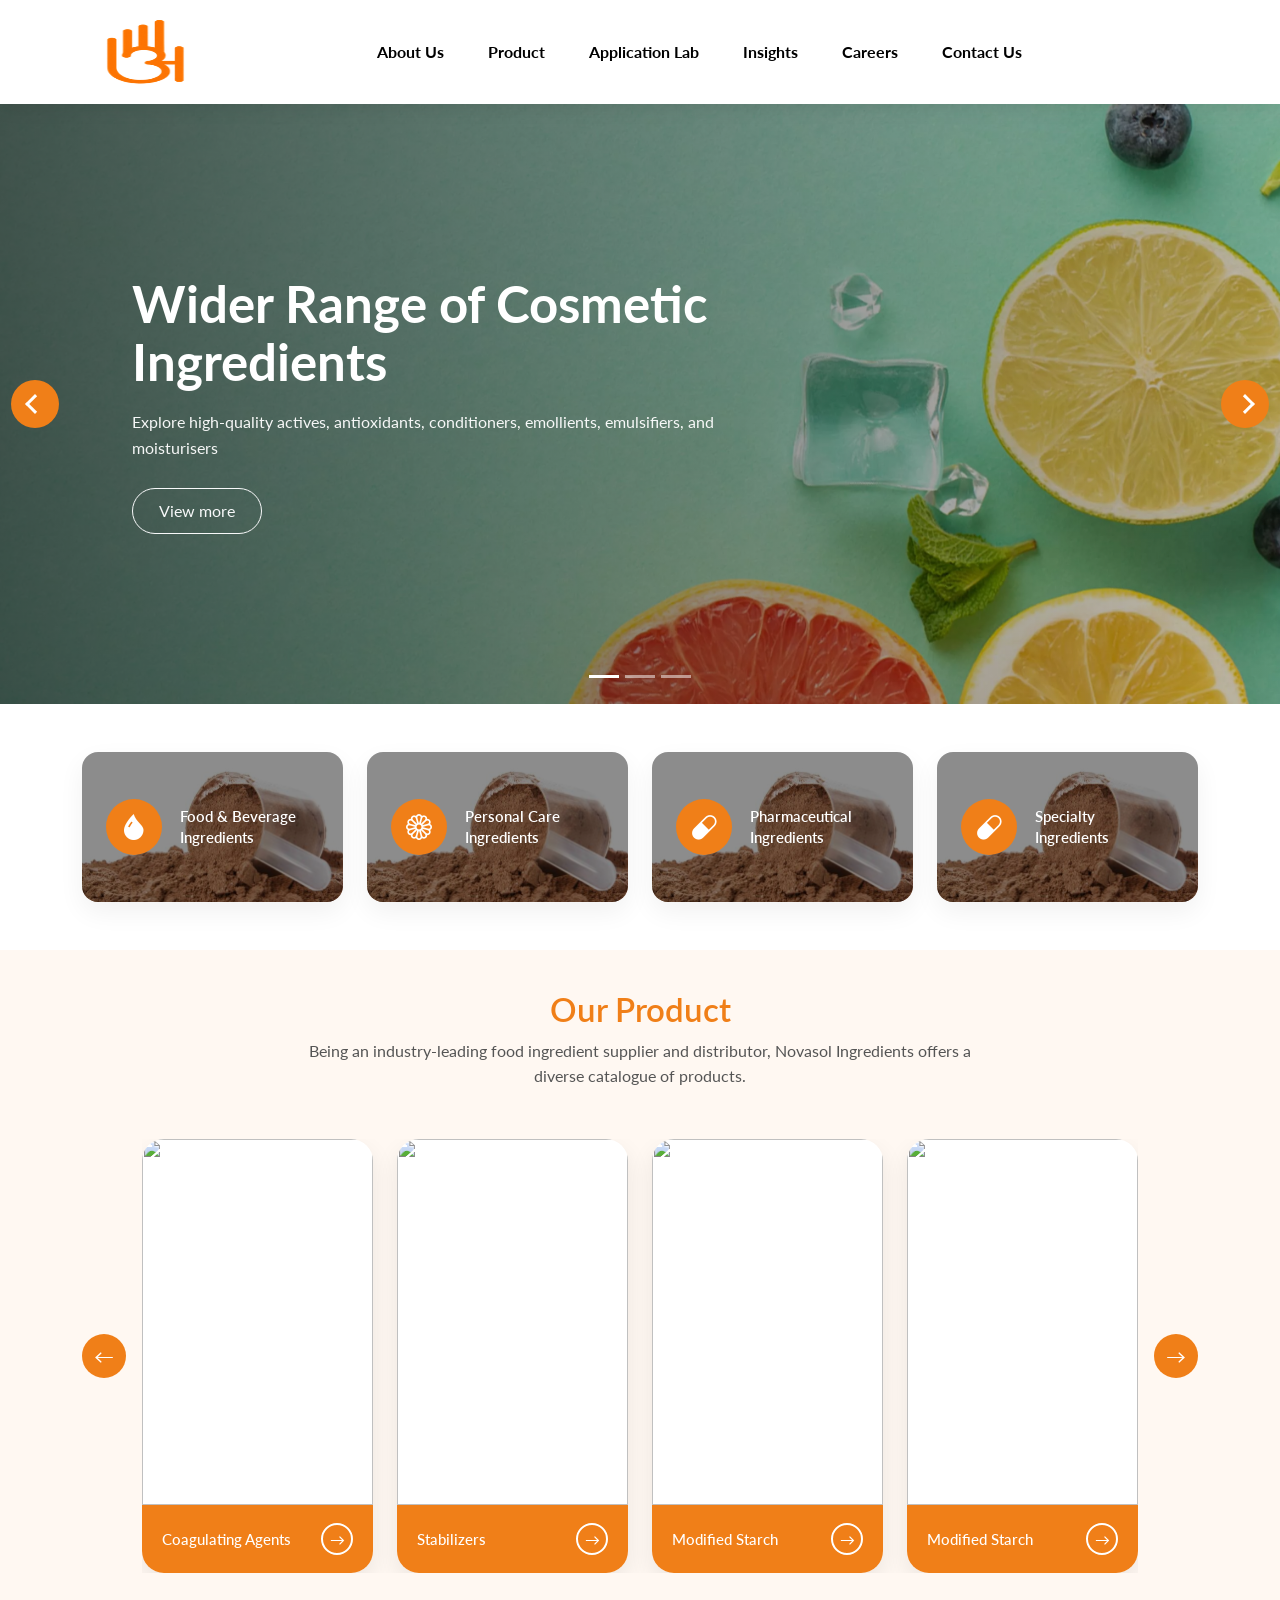
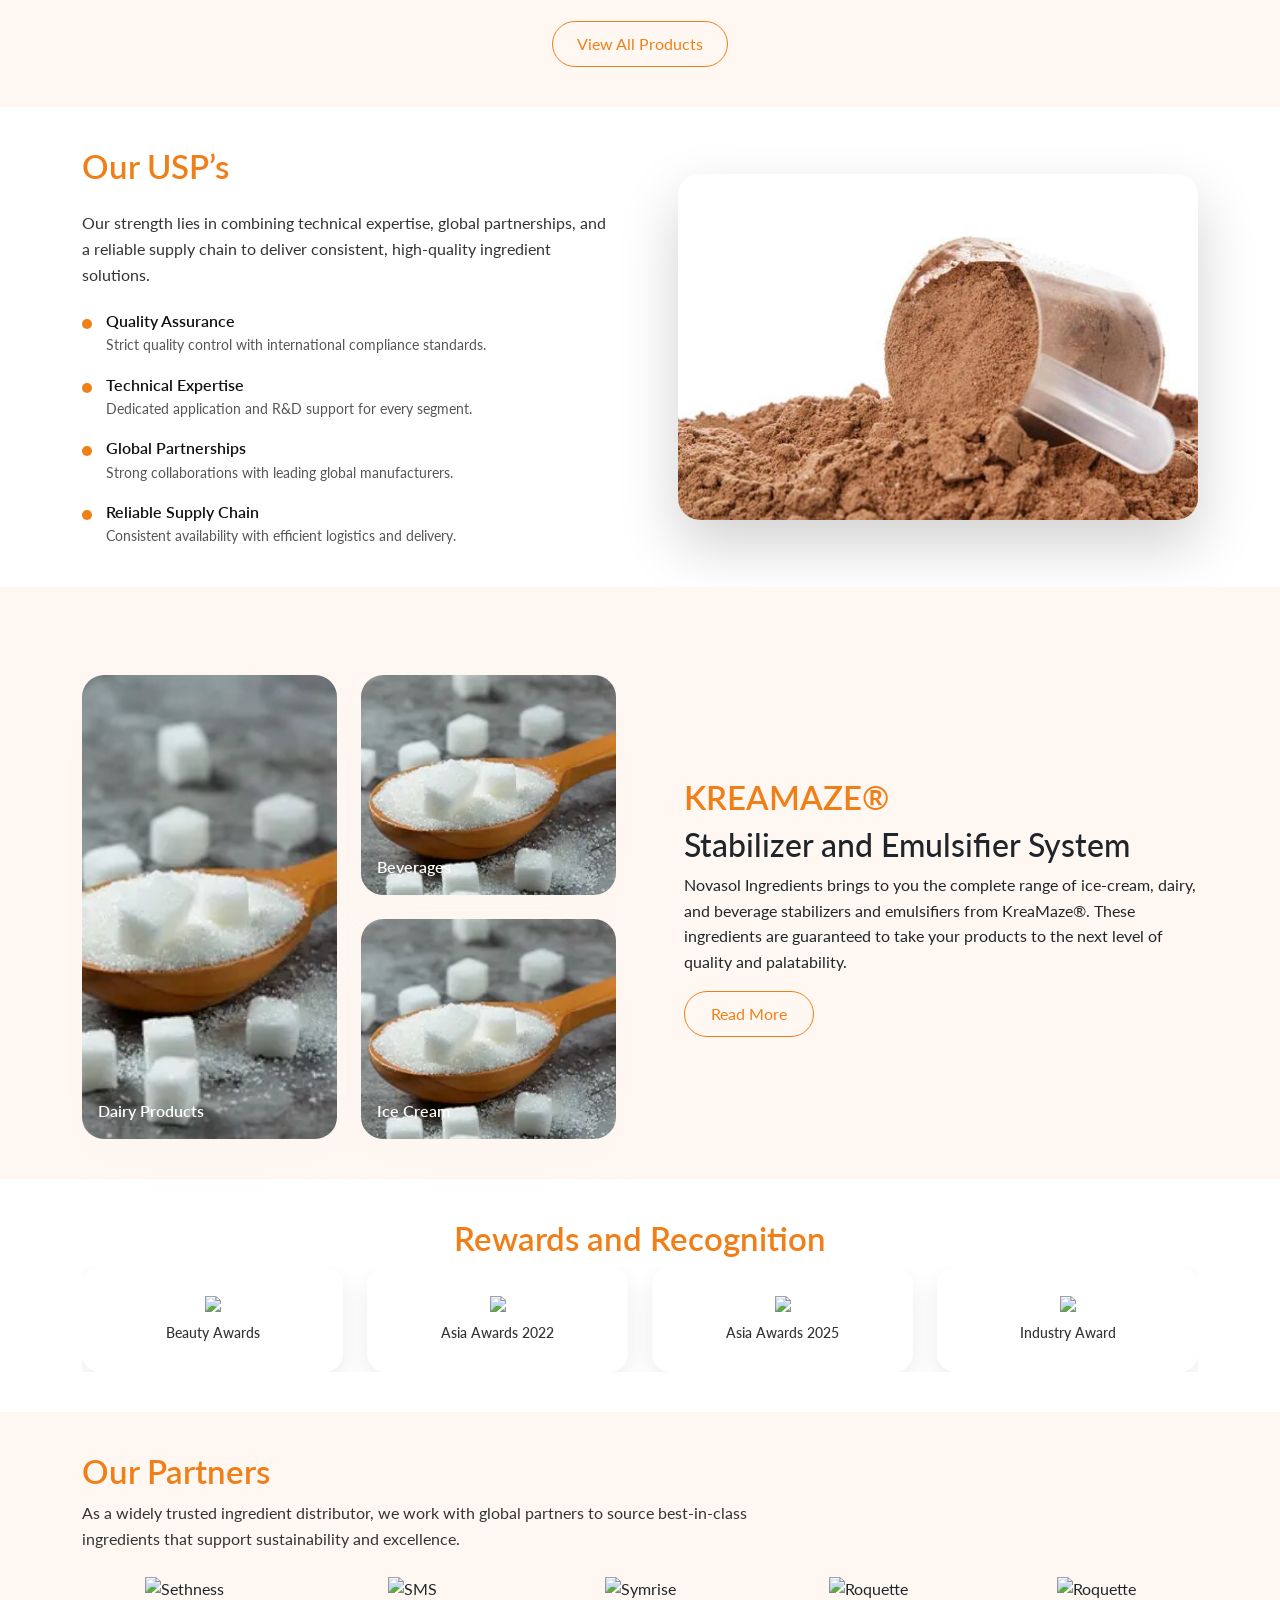
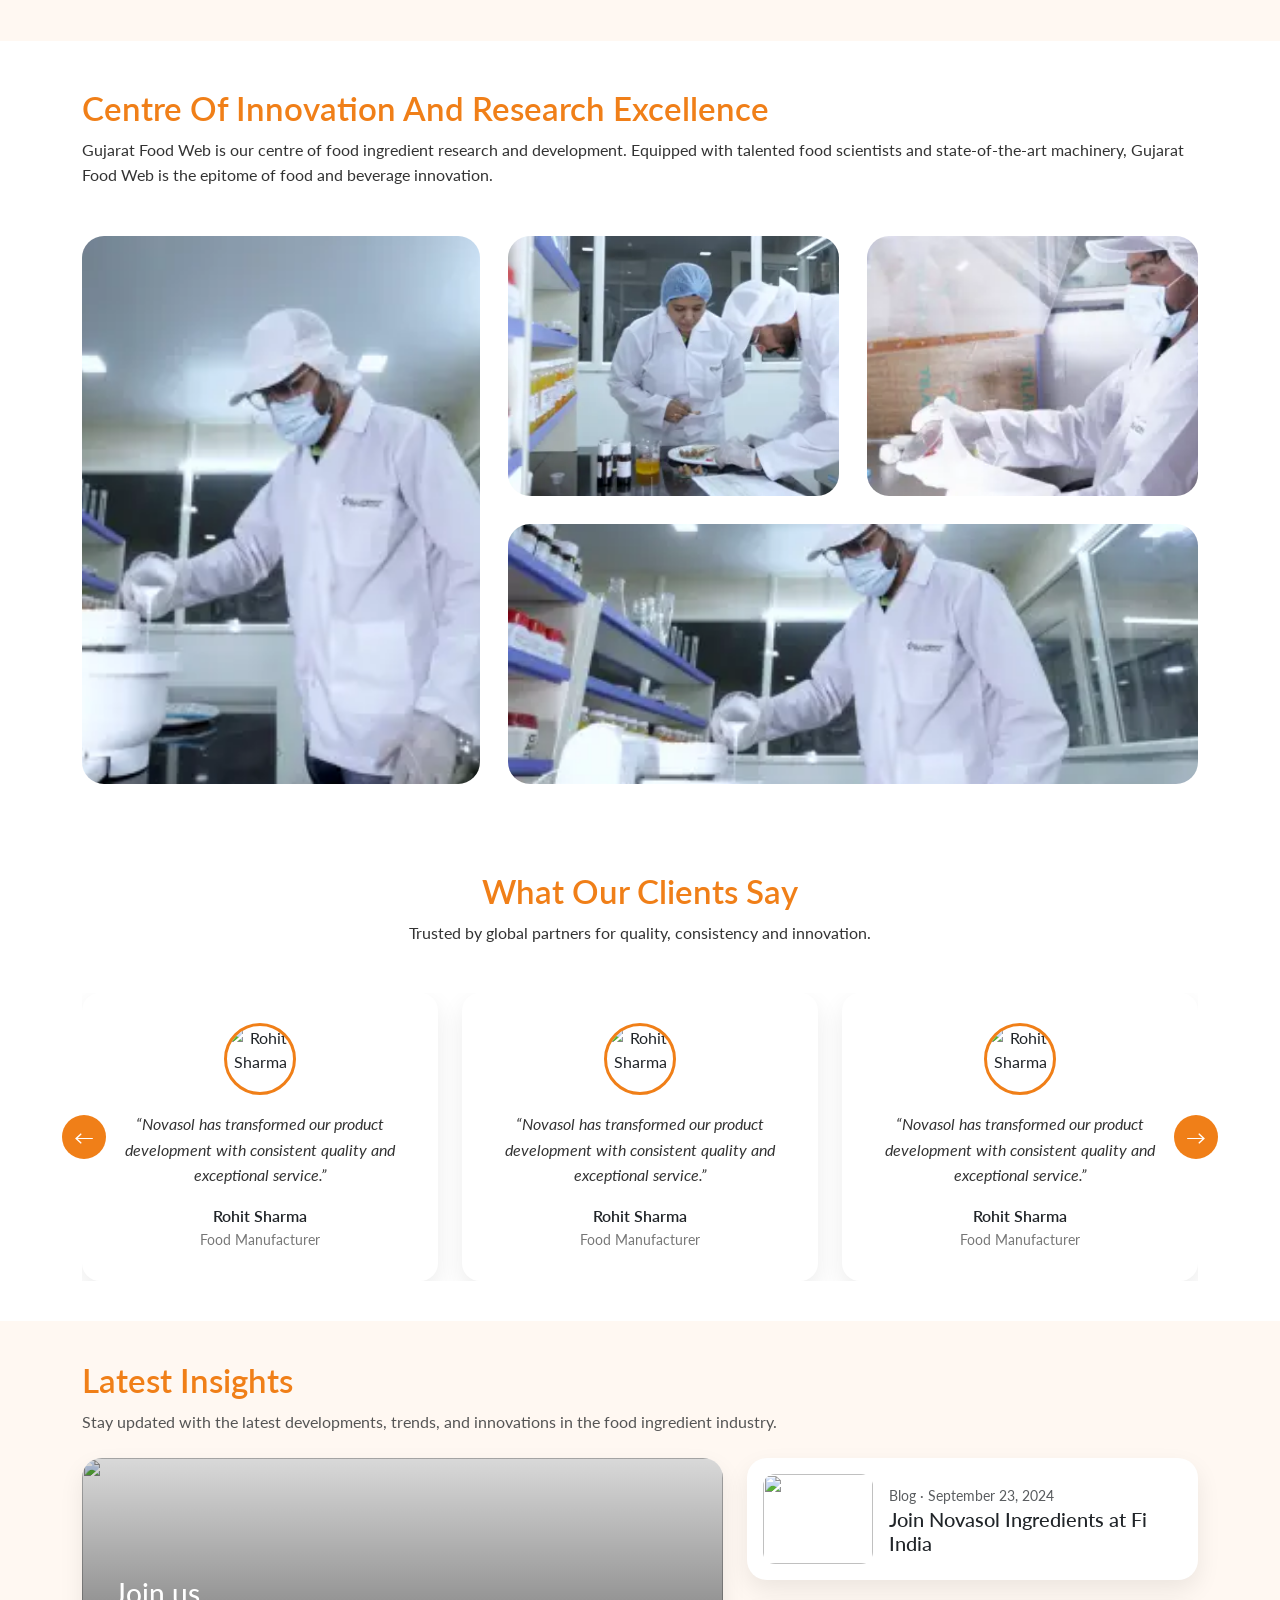
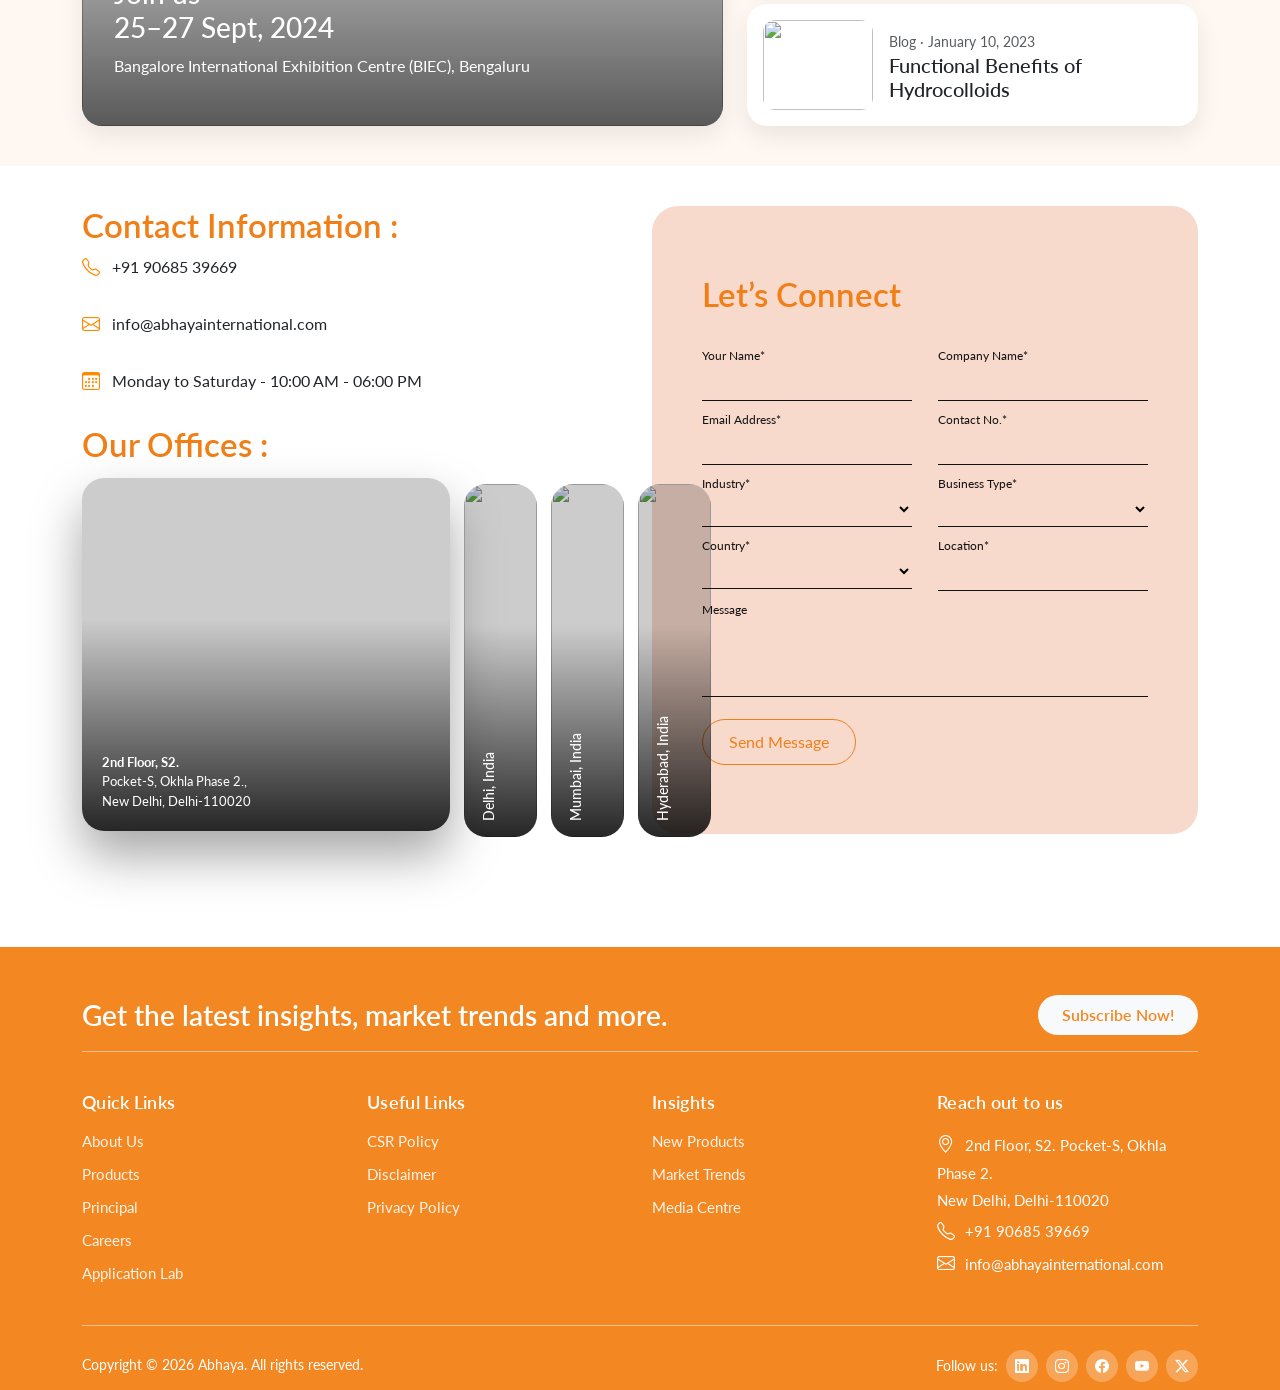
==== commit dc49a82e: "add" ====
--- a/Aman_eyepress/ABHAYA/index.html
+++ b/Aman_eyepress/ABHAYA/index.html
@@ -718,99 +718,96 @@
   </section>
 
   <!-- ------contact -->
-  <section class="contact-page">
-    <!-- LEFT -->
-    <div class="container">
-      <div class="row">
-        <div class="col-md-6">
-          <h2 class="section-heading">Contact Information :</h2>
-          <div class="info-item"><i class="bi bi-telephone"></i>+91-7435011188 | +91-9727311166</div>
-          <div class="info-item"><i class="bi bi-envelope"></i>dm@novasolingredients.com</div>
-          <div class="info-item"><i class="bi bi-calendar3"></i>Monday to Saturday - 10:00 AM - 06:00 PM</div>
-
-          <h2 class="section-heading" style="">Our Offices :</h2>
-
-          <div class="office-cards">
-            <div class="office-card active">
-              <img src="https://images.unsplash.com/photo-1581888227599-779811939961">
-              <div class="office-title">Ahmedabad, India</div>
-              <div class="office-info">
-                <strong>Ahmedabad, India</strong><br>
-                A-117, 1st Floor, Sakar-7,<br>
-                Nehru Bridge Corner,<br>
-                Ashram Road – 380009
-              </div>
-            </div>
-
-            <div class="office-card">
-              <img src="https://images.unsplash.com/photo-1581888227599-779811939961">
-              <div class="office-title">Delhi, India</div>
-              <div class="office-info">
-                <strong>Ahmedabad, India</strong><br>
-                A-117, 1st Floor, Sakar-7,<br>
-                Nehru Bridge Corner,<br>
-                Ashram Road – 380009
-              </div>
-            </div>
-
-            <div class="office-card">
-              <img src="https://images.unsplash.com/photo-1581888227599-779811939961">
-              <div class="office-title">Mumbai, India</div>
-              <div class="office-info">
-                <strong>Ahmedabad, India</strong><br>
-                A-117, 1st Floor, Sakar-7,<br>
-                Nehru Bridge Corner,<br>
-                Ashram Road – 380009
-              </div>
-            </div>
-
-            <div class="office-card">
-              <img src="https://images.unsplash.com/photo-1581888227599-779811939961">
-              <div class="office-title">Hyderabad, India</div>
-              <div class="office-info">
-                <strong>Ahmedabad, India</strong><br>
-                A-117, 1st Floor, Sakar-7,<br>
-                Nehru Bridge Corner,<br>
-                Ashram Road – 380009
-              </div>
-            </div>
-          </div>
-        </div>
-        <div class="col-md-6">
-          <!-- RIGHT -->
-          <div class="contact-form">
-            <h2 class="mb-5 section-heading">Let’s Connect </h2>
-
-            <form>
-              <div class="form-grid">
-                <div class="form-group"><label>Your Name*</label><input required></div>
-                <div class="form-group"><label>Company Name*</label><input required></div>
-                <div class="form-group"><label>Email Address*</label><input type="email" required></div>
-                <div class="form-group"><label>Contact No.*</label><input required></div>
-                <div class="form-group"><label>Industry*</label><select>
-                    <option></option>
-                  </select></div>
-                <div class="form-group"><label>Business Type*</label><select>
-                    <option></option>
-                  </select></div>
-                <div class="form-group"><label>Country*</label><select>
-                    <option></option>
-                  </select></div>
-                <div class="form-group"><label>Location*</label><input></div>
-                <div class="form-group full"><label>Message</label><textarea></textarea></div>
-              </div>
-              <button class="btn btn-secondary mt-3">Send Message</button>
-            </form>
-          </div>
-        </div>
-      </div>
-
-    </div>
-
-
-
-
-  </section>
+    <section class="contact-page">
+        <!-- LEFT -->
+        <div class="container">
+            <div class="row">
+                <div class="col-md-6">
+                    <h2 class="section-heading">Contact Information :</h2>
+                    <div class="info-item pb-3"><i class="bi bi-telephone"></i> +91 90685 39669</div>
+                    <div class="info-item pb-3"><i class="bi bi-envelope"></i> info@abhayainternational.com</div>
+                    <div class="info-item pb-3"><i class="bi bi-calendar3"></i>Monday to Saturday - 10:00 AM - 06:00 PM</div>
+
+                    <h2 class="section-heading" style="">Our Offices :</h2>
+
+                    <div class="office-cards">
+                        <div class="office-card active">
+                            <img src="https://images.unsplash.com/photo-1581888227599-779811939961">
+                            <div class="office-title">New Delhi, India</div>
+                            <div class="office-info">
+                                <strong> 2nd Floor, S2.</strong><br>
+                                Pocket-S, Okhla Phase 2.,<br>
+                                New Delhi, Delhi-110020<br>
+                            </div>
+                        </div>
+
+                        <div class="office-card">
+                            <img src="https://images.unsplash.com/photo-1581888227599-779811939961">
+                            <div class="office-title">Delhi, India</div>
+                            <div class="office-info">
+                                <strong>Ahmedabad, India</strong><br>
+                                A-117, 1st Floor, Sakar-7,<br>
+                                Nehru Bridge Corner,<br>
+                                Ashram Road – 380009
+                            </div>
+                        </div>
+
+                        <div class="office-card">
+                            <img src="https://images.unsplash.com/photo-1581888227599-779811939961">
+                            <div class="office-title">Mumbai, India</div>
+                            <div class="office-info">
+                                <strong>Ahmedabad, India</strong><br>
+                                A-117, 1st Floor, Sakar-7,<br>
+                                Nehru Bridge Corner,<br>
+                                Ashram Road – 380009
+                            </div>
+                        </div>
+
+                        <div class="office-card">
+                            <img src="https://images.unsplash.com/photo-1581888227599-779811939961">
+                            <div class="office-title">Hyderabad, India</div>
+                            <div class="office-info">
+                                <strong>Ahmedabad, India</strong><br>
+                                A-117, 1st Floor, Sakar-7,<br>
+                                Nehru Bridge Corner,<br>
+                                Ashram Road – 380009
+                            </div>
+                        </div>
+                    </div>
+                </div>
+                <div class="col-md-6">
+                    <!-- RIGHT -->
+                    <div class="contact-form">
+                        <h2 class="mb-5 section-heading">Let’s Connect </h2>
+
+                        <form>
+                            <div class="form-grid">
+                                <div class="form-group"><label>Your Name*</label><input required></div>
+                                <div class="form-group"><label>Company Name*</label><input required></div>
+                                <div class="form-group"><label>Email Address*</label><input type="email" required></div>
+                                <div class="form-group"><label>Contact No.*</label><input required></div>
+                                <div class="form-group"><label>Industry*</label><select>
+                                        <option></option>
+                                    </select></div>
+                                <div class="form-group"><label>Business Type*</label><select>
+                                        <option></option>
+                                    </select></div>
+                                <div class="form-group"><label>Country*</label><select>
+                                        <option></option>
+                                    </select></div>
+                                <div class="form-group"><label>Location*</label><input></div>
+                                <div class="form-group full"><label>Message</label><textarea></textarea></div>
+                            </div>
+                            <button class="btn btn-secondary mt-3">Send Message</button>
+                        </form>
+                    </div>
+                </div>
+            </div>
+
+        </div>
+
+    </section>
+
 
   <!-- ================= FOOTER ================= -->
   <footer class="main-footer text-white">
@@ -857,7 +854,7 @@
         </div>
 
         <!-- Insights -->
-        <div class="col-5 col-lg-3">
+        <div class="col-4 col-lg-3">
           <h5 class="footer-title">Insights</h5>
           <ul class="list-unstyled">
             <li><a href="#" class="footer-link">New Products</a></li>
@@ -867,7 +864,7 @@
         </div>
 
         <!-- Contact -->
-        <div class="col-7 col-lg-3 text-white">
+        <div class="col-8 col-lg-3 text-white">
           <h5 class="footer-title">Reach out to us</h5>
          <address class="footer-address mb-0">
             <i class="bi bi-geo-alt"></i> 2nd Floor, S2. Pocket-S, Okhla Phase 2.<br>
--- a/Aman_eyepress/ABHAYA/style.css
+++ b/Aman_eyepress/ABHAYA/style.css
@@ -605,10 +605,6 @@
     .slider-wrapper {
       padding: 0 40px;
     }
-
-    .product-card img {
-      height: 220px;
-    }
   }
 
   .swiper-button-lock {
@@ -708,7 +704,7 @@
     }
 
     .product-card img {
-      height: 200px;
+      height: 290px;
     }
 
     .product-nav {
@@ -1581,6 +1577,40 @@
     padding-right: 0;
   }
 
+  .section-title {
+  font-weight: 700;
+  position: relative;
+  display: inline-block;
+  padding-bottom: 8px;
+}
+
+.section-title::after {
+  content: "";
+  position: absolute;
+  left: 0;
+  bottom: 0;
+  width: 60px;
+  height: 4px;
+  background: orange;
+}
+
+.custom-list li {
+  margin-bottom: 12px;
+  font-size: 16px;
+  position: relative;
+  padding-left: 28px;
+}
+
+.custom-list li::before {
+  content: "✔";
+  color: orange;
+  position: absolute;
+  left: 0;
+  top: 0;
+  font-weight: bold;
+}
+
+
 
 
   /* ======== aditiya contact us page css=========== */
@@ -2092,11 +2122,11 @@
 
   /* ================= CONTACT FORM ================= */
 
-  .contact-form {
+  /* .contact-form {
     background: #f8dacd;
     border-radius: 26px;
     padding: 40px;
-  }
+  } */
 
   /* Override Bootstrap a bit */
   .contact-form .form-control,
@@ -2117,9 +2147,8 @@
   /* FORM */
   .contact-form {
     background: #f8dacd;
-    ;
     border-radius: 26px;
-    padding: 45px 50px;
+    padding: 69px 50px;
   }
 
   .contact-form .form-grid {
@@ -2192,9 +2221,9 @@
       transform: none;
     }
 
-    .contact-form {
+    /* .contact-form {
       margin-top: 46px;
-    }
+    } */
 
     .contact-form .form-grid {
       grid-template-columns: 1fr;
